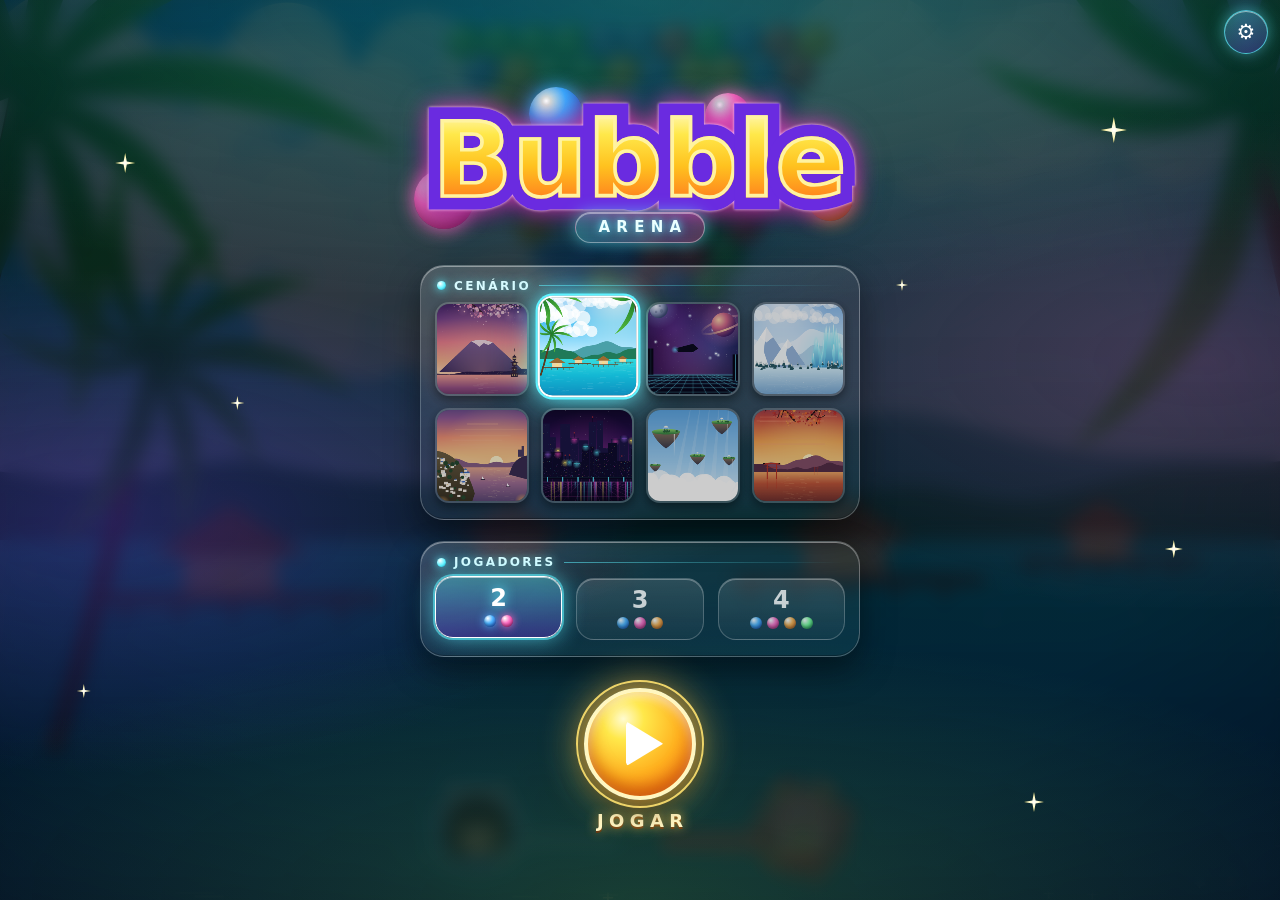
==== backend/public/games/bubble/index.html @ 04c63109 "Add Bubble Arena index.html with premium neon/glass menu redesign (CSS/HTML only, JS untouched) Co-a" ====
<!DOCTYPE html>
<html lang="pt"><head><meta charset="utf-8">
<meta name="viewport" content="width=device-width,initial-scale=1,viewport-fit=cover">
<title>Bubble Arena</title>
<style>
:root{box-sizing:border-box;padding-top:env(safe-area-inset-top,0px);padding-bottom:env(safe-area-inset-bottom,0px);--bg:#03101a;--fg:#fff;--cy:#5ef2ff;--pk:#ff5fc8;--yl:#ffd83a;--or:#ff8a1e;--pu:#6a2be0;--gn:#7dff9a;--ff:"Baloo 2","Fredoka","Nunito",ui-rounded,"SF Pro Rounded","Arial Rounded MT Bold","Trebuchet MS",system-ui,sans-serif}
@media (prefers-color-scheme:dark){:root:not([data-theme="light"]){--bg:#03101a}}
:root[data-theme="dark"]{--bg:#03101a}
html{scroll-padding-top:env(safe-area-inset-top,0px)}
html,body{height:100%;margin:0;background:var(--bg);color:var(--fg);overflow:hidden;font-family:var(--ff);-webkit-tap-highlight-color:transparent;-webkit-user-select:none;user-select:none}
#cv{position:fixed;inset:0;width:100%;height:100%;touch-action:none;display:block}

/* ---------- Menu ---------- */
#ov{position:fixed;inset:0;display:flex;flex-direction:column;align-items:center;justify-content:center;overflow:hidden;
 background:radial-gradient(120% 55% at 50% 0%,rgba(24,170,150,.34),transparent 62%),radial-gradient(95% 45% at 50% 100%,rgba(110,220,70,.2),transparent 66%),radial-gradient(60% 40% at 8% 58%,rgba(123,60,255,.26),transparent 70%),radial-gradient(60% 40% at 94% 40%,rgba(255,95,200,.16),transparent 70%),linear-gradient(180deg,rgba(2,16,24,.8),rgba(3,9,26,.88));
 backdrop-filter:blur(9px) saturate(1.25);-webkit-backdrop-filter:blur(9px) saturate(1.25)}
/* scroll lives here so the decoration layer and the settings button stay put */
.mw{position:absolute;inset:0;display:flex;overflow-x:hidden;overflow-y:auto;-webkit-overflow-scrolling:touch;scrollbar-width:none;
 padding:calc(env(safe-area-inset-top,0px) + 58px) 0 calc(env(safe-area-inset-bottom,0px) + 22px);box-sizing:border-box}
.mw::-webkit-scrollbar{display:none}
.mi{margin:auto;width:min(90vw,440px);display:flex;flex-direction:column;align-items:center;gap:clamp(10px,2.4vh,22px)}
.mi>*{animation:rise .6s cubic-bezier(.2,.9,.3,1.25) both}
.mi>:nth-child(2){animation-delay:.08s}.mi>:nth-child(3){animation-delay:.16s}.mi>:nth-child(4){animation-delay:.24s}

/* floating bubbles + sparkles */
.fx{position:absolute;inset:0;overflow:hidden;pointer-events:none}
.fx span{position:absolute;bottom:-70px;width:var(--s,34px);height:var(--s,34px);border-radius:50%;opacity:.5;
 background:radial-gradient(circle at 32% 28%,#fff 0,rgba(255,255,255,.75) 9%,var(--c) 34%,var(--d) 100%);
 box-shadow:inset 0 -5px 10px rgba(0,0,0,.28),0 0 16px var(--c);animation:float var(--t,11s) linear infinite;animation-delay:var(--dl,0s)}
.fx span:nth-child(1){left:5%;--s:38px;--c:#3aa8ff;--d:#0b3fb8;--t:12s}
.fx span:nth-child(2){left:22%;--s:22px;--c:#ff6fc4;--d:#b3126f;--t:9s;--dl:-3s}
.fx span:nth-child(3){left:41%;--s:30px;--c:#ffa63a;--d:#c44d00;--t:14s;--dl:-7s}
.fx span:nth-child(4){left:63%;--s:18px;--c:#7dff9a;--d:#0d8a3a;--t:10s;--dl:-5s}
.fx span:nth-child(5){left:78%;--s:42px;--c:#ff6fc4;--d:#b3126f;--t:15s;--dl:-9s}
.fx span:nth-child(6){left:90%;--s:26px;--c:#3aa8ff;--d:#0b3fb8;--t:11s;--dl:-1s}
.fx span:nth-child(7){left:52%;--s:16px;--c:#c58bff;--d:#5a1fd0;--t:8s;--dl:-6s}
.fx span:nth-child(8){left:13%;--s:20px;--c:#ffe03a;--d:#d47a00;--t:13s;--dl:-10s}
.fx em{position:absolute;width:var(--s,16px);height:var(--s,16px);background:radial-gradient(circle,#fff 0,#fff6b0 45%,#ffd83a 100%);
 clip-path:polygon(50% 0,58% 42%,100% 50%,58% 58%,50% 100%,42% 58%,0 50%,42% 42%);animation:twinkle var(--t,2.6s) ease-in-out infinite;animation-delay:var(--dl,0s)}
.fx em:nth-of-type(1){left:9%;top:17%;--s:20px}
.fx em:nth-of-type(2){left:86%;top:13%;--s:26px;--dl:-.9s}
.fx em:nth-of-type(3){left:70%;top:31%;--s:12px;--dl:-1.7s;--t:3.2s}
.fx em:nth-of-type(4){left:18%;top:44%;--s:14px;--dl:-.4s;--t:3.4s}
.fx em:nth-of-type(5){left:91%;top:60%;--s:18px;--dl:-2.1s}
.fx em:nth-of-type(6){left:6%;top:76%;--s:14px;--dl:-1.2s;--t:2.2s}
.fx em:nth-of-type(7){left:80%;top:88%;--s:20px;--dl:-.6s;--t:3s}

/* logo */
.lw{position:relative;display:flex;flex-direction:column;align-items:center;padding:0 6px}
.lg{position:relative;z-index:1;display:flex;justify-content:center;font:900 clamp(46px,min(21vw,13.5vh),104px)/1.05 var(--ff);letter-spacing:.01em;
 filter:drop-shadow(0 0 1.5px #ffd0ff) drop-shadow(0 0 12px rgba(255,80,210,.85)) drop-shadow(0 7px 10px rgba(10,0,50,.6))}
.lg b{position:relative;display:inline-block;font-weight:900;color:transparent;animation:bob 2.8s ease-in-out infinite;animation-delay:calc(var(--i,0)*.13s)}
.lg b::before,.lg b::after{content:attr(data-c);position:absolute;left:0;top:0}
.lg b::before{color:var(--pu);-webkit-text-stroke:.26em var(--pu);text-shadow:0 .07em 0 #3a0f96}
.lg b::after{background:linear-gradient(180deg,#fffbd0 0%,#ffe84a 26%,#ffc21f 55%,#ff8a1e 82%,#f2600f 100%);-webkit-background-clip:text;background-clip:text;color:transparent;-webkit-text-stroke:.035em #fff3a0}
.lg b:nth-child(2){--i:1}.lg b:nth-child(3){--i:2}.lg b:nth-child(4){--i:3}.lg b:nth-child(5){--i:4}.lg b:nth-child(6){--i:5}
.ob{position:absolute;width:var(--s);height:var(--s);border-radius:50%;background:radial-gradient(circle at 32% 26%,#fff 0,rgba(255,255,255,.8) 8%,var(--c) 36%,var(--d) 100%);
 box-shadow:inset 0 -6px 12px rgba(0,0,0,.3),0 0 18px var(--c);animation:bob 3.4s ease-in-out infinite}
.ob:nth-of-type(1){--s:clamp(30px,11vmin,54px);--c:#3aa8ff;--d:#0b3fb8;left:24%;top:-14%}
.ob:nth-of-type(2){--s:clamp(34px,12vmin,60px);--c:#ff6fc4;--d:#b3126f;left:-3%;top:46%;animation-delay:-1.1s}
.ob:nth-of-type(3){--s:clamp(26px,9vmin,46px);--c:#ff6fc4;--d:#b3126f;right:24%;top:-10%;animation-delay:-.6s}
.ob:nth-of-type(4){--s:clamp(26px,9vmin,46px);--c:#ffa63a;--d:#c44d00;right:0;top:50%;animation-delay:-1.9s}
.tg{position:relative;z-index:1;margin-top:-.2em;padding:3px 16px 3px 22px;border-radius:99px;font:900 clamp(11px,3.4vmin,15px)/1.5 var(--ff);letter-spacing:.42em;color:#eaffff;
 background:linear-gradient(90deg,rgba(94,242,255,.28),rgba(255,95,200,.28));border:1px solid rgba(255,255,255,.4);box-shadow:0 0 16px rgba(94,242,255,.55),inset 0 1px 0 rgba(255,255,255,.4);text-shadow:0 0 8px var(--cy)}

/* glass cards */
.cd{box-sizing:border-box;width:100%;padding:clamp(9px,1.6vh,14px) 14px clamp(11px,1.9vh,16px);border-radius:24px;position:relative;
 background:linear-gradient(160deg,rgba(255,255,255,.17),rgba(255,255,255,.05) 45%,rgba(94,242,255,.07));border:1px solid rgba(255,255,255,.24);
 box-shadow:inset 0 1px 0 rgba(255,255,255,.4),inset 0 -1px 0 rgba(0,0,0,.25),0 14px 34px rgba(0,0,0,.45)}
.lb{display:flex;align-items:center;gap:8px;margin:0 2px clamp(6px,1.2vh,10px);font:800 12px/1 var(--ff);letter-spacing:.2em;text-transform:uppercase;color:#d8fbff;text-shadow:0 0 10px rgba(94,242,255,.7)}
.lb::before{content:"";width:9px;height:9px;border-radius:50%;background:radial-gradient(circle at 35% 30%,#fff,var(--cy) 55%,#0a7fa0);box-shadow:0 0 10px var(--cy)}
.lb::after{content:"";flex:1;height:1px;background:linear-gradient(90deg,rgba(94,242,255,.55),transparent)}

#th{display:grid;grid-template-columns:repeat(4,1fr);gap:clamp(7px,2.2vmin,12px);width:min(100%,50vh);margin:0 auto}
#th canvas{width:100%;height:clamp(48px,10.5vh,112px);object-fit:cover;border-radius:14px;border:2px solid rgba(255,255,255,.22);cursor:pointer;transition:transform .22s cubic-bezier(.2,.9,.3,1.4),box-shadow .22s,border-color .22s,filter .22s;display:block;box-sizing:border-box;filter:saturate(.8) brightness(.8);box-shadow:0 4px 10px rgba(0,0,0,.4)}
#th canvas:active{transform:scale(.94)}
#th canvas.on{border-color:#fff;filter:none;box-shadow:0 0 0 2px var(--cy),0 0 22px var(--cy),0 0 44px rgba(94,242,255,.45);transform:translateY(-3px) scale(1.07)}

#np{display:flex;gap:clamp(8px,2.6vmin,14px);width:100%}
.n{flex:1;display:flex;flex-wrap:wrap;align-items:center;justify-content:center;gap:5px;padding:9px 6px 10px;border-radius:18px;border:1.5px solid rgba(255,255,255,.22);
 background:linear-gradient(180deg,rgba(255,255,255,.12),rgba(255,255,255,.03));box-shadow:inset 0 1px 0 rgba(255,255,255,.3);cursor:pointer;transition:transform .2s cubic-bezier(.2,.9,.3,1.4),box-shadow .2s,border-color .2s,background .2s}
.n:active{transform:scale(.94)}
.n b{flex:0 0 100%;text-align:center;font:900 clamp(18px,5.4vmin,24px)/1 var(--ff);color:rgba(255,255,255,.75);transition:.2s}
.n i{width:12px;height:12px;border-radius:50%;background:radial-gradient(circle at 32% 28%,#fff 0,var(--c,#9cf) 42%,var(--d,#27b) 100%);box-shadow:inset 0 -2px 3px rgba(0,0,0,.3);opacity:.75;transition:.2s}
.n i:nth-of-type(1){--c:#4db4ff;--d:#0b3fb8}.n i:nth-of-type(2){--c:#ff6fc4;--d:#b3126f}.n i:nth-of-type(3){--c:#ffb04a;--d:#c44d00}.n i:nth-of-type(4){--c:#7dff9a;--d:#0d8a3a}
.n.on{border-color:#fff;background:linear-gradient(180deg,rgba(94,242,255,.38),rgba(123,60,255,.3));box-shadow:inset 0 1px 0 rgba(255,255,255,.55),0 0 0 2px rgba(94,242,255,.55),0 0 22px rgba(94,242,255,.7);transform:translateY(-2px)}
.n.on b{color:#fff;text-shadow:0 0 12px var(--cy)}
.n.on i{opacity:1;box-shadow:inset 0 -2px 3px rgba(0,0,0,.3),0 0 8px var(--c)}

/* play button */
.gw{display:flex;flex-direction:column;align-items:center;gap:clamp(6px,1.4vh,12px);margin-top:clamp(2px,1vh,10px)}
#go{width:clamp(78px,min(25vw,14vh),112px);aspect-ratio:1;border-radius:50%;border:4px solid #fff6c0;box-sizing:border-box;position:relative;cursor:pointer;
 background:radial-gradient(circle at 34% 26%,#fffbd0 0,#ffe84a 20%,#ffb11f 56%,#f2600f 100%);
 box-shadow:inset 0 -9px 16px rgba(170,50,0,.55),inset 0 5px 10px rgba(255,255,255,.6),0 0 0 6px rgba(255,190,60,.2),0 0 40px rgba(255,190,60,.85),0 10px 22px rgba(0,0,0,.5);
 animation:pulse 1.7s ease-in-out infinite;transition:filter .15s}
#go:active{filter:brightness(1.2);animation-play-state:paused}
#go::before{content:"";position:absolute;inset:-12px;border-radius:50%;border:2px solid rgba(255,225,110,.9);animation:ring 1.7s ease-out infinite;pointer-events:none}
#go::after{content:"";position:absolute;left:50%;top:50%;width:36%;height:42%;transform:translate(-38%,-50%);background:#fff;clip-path:polygon(4% 0,100% 50%,4% 100%,0 92%,0 8%)}
#go.setup{border-color:#d9ffe6;background:radial-gradient(circle at 34% 26%,#eafff0 0,#7dff9a 22%,#19c463 58%,#067a3c 100%);box-shadow:inset 0 -9px 16px rgba(0,80,40,.55),inset 0 5px 10px rgba(255,255,255,.6),0 0 0 6px rgba(125,255,154,.2),0 0 40px rgba(125,255,154,.8),0 10px 22px rgba(0,0,0,.5)}
#go.setup::before{border-color:rgba(160,255,190,.9)}
#go.setup::after{width:50%;height:44%;transform:translate(-50%,-50%);clip-path:polygon(0 54%,14% 40%,36% 62%,86% 8%,100% 22%,36% 92%)}
.gl{font:900 clamp(14px,4.4vmin,18px)/1 var(--ff);letter-spacing:.3em;padding-left:.3em;color:#fff7c8;text-shadow:0 0 12px rgba(255,190,60,.95),0 2px 0 rgba(120,40,0,.7)}
.gl::after{content:"JOGAR"}
#go.setup+.gl{color:#e2ffea;text-shadow:0 0 12px rgba(125,255,154,.95),0 2px 0 rgba(0,70,30,.7)}
#go.setup+.gl::after{content:"GUARDAR"}

/* ---------- Buttons ---------- */
button{font:800 15px var(--ff);color:#fff;border:1.5px solid rgba(255,255,255,.3);background:linear-gradient(180deg,rgba(255,255,255,.18),rgba(255,255,255,.05));border-radius:26px;padding:12px 18px;cursor:pointer;transition:.15s;-webkit-tap-highlight-color:transparent;box-shadow:inset 0 1px 0 rgba(255,255,255,.35)}button:active{transform:scale(.95)}
#bCfg{position:absolute;top:calc(env(safe-area-inset-top,0px) + 10px);right:12px;width:44px;height:44px;padding:0;border-radius:50%;font-size:21px;line-height:1;display:flex;align-items:center;justify-content:center;z-index:2;
 border-color:rgba(94,242,255,.7);background:linear-gradient(160deg,rgba(94,242,255,.3),rgba(123,60,255,.28));box-shadow:inset 0 1px 0 rgba(255,255,255,.5),0 0 16px rgba(94,242,255,.55),0 6px 14px rgba(0,0,0,.4)}
#bCfg:active{transform:scale(.9) rotate(60deg)}
#cfgx,#netb{min-width:168px;padding:13px 26px;font-size:16px;letter-spacing:.06em;border:1.5px solid rgba(255,255,255,.7);color:#04222c;
 background:linear-gradient(180deg,#b8fbff 0%,#5ef2ff 45%,#2bb6e8 100%);box-shadow:inset 0 1px 0 rgba(255,255,255,.8),inset 0 -4px 8px rgba(0,90,130,.35),0 0 24px rgba(94,242,255,.65),0 8px 18px rgba(0,0,0,.45)}

/* ---------- Settings + network sheets ---------- */
#cfg,#net{position:fixed;inset:0;display:none;align-items:center;justify-content:center;flex-direction:column;gap:14px;
 background:radial-gradient(90% 50% at 50% 0%,rgba(24,170,150,.28),transparent 65%),radial-gradient(70% 45% at 50% 100%,rgba(123,60,255,.3),transparent 70%),rgba(2,10,22,.86);
 backdrop-filter:blur(12px) saturate(1.2);-webkit-backdrop-filter:blur(12px) saturate(1.2);z-index:30}#cfg.on,#net.on{display:flex;animation:fade .25s both}#net{z-index:40}
#cfg.on>*,#net.on>*{animation:pop .38s cubic-bezier(.2,.9,.3,1.3) both}
#cfgb{box-sizing:border-box;width:min(92vw,460px);max-height:74vh;overflow-y:auto;display:flex;flex-direction:column;gap:13px;padding:18px 16px;border-radius:26px;border:1px solid rgba(255,255,255,.26);
 background:linear-gradient(165deg,rgba(255,255,255,.16),rgba(255,255,255,.04) 40%,rgba(94,242,255,.07));box-shadow:inset 0 1px 0 rgba(255,255,255,.4),0 20px 50px rgba(0,0,0,.55),0 0 34px rgba(94,242,255,.16);scrollbar-width:thin;scrollbar-color:rgba(94,242,255,.5) transparent}
#cfgb::-webkit-scrollbar{width:4px}#cfgb::-webkit-scrollbar-thumb{background:rgba(94,242,255,.5);border-radius:4px}
#cfgb h2{margin:0 0 2px;font:900 24px/1.2 var(--ff);letter-spacing:.02em;text-align:center;background:linear-gradient(180deg,#fffbd0,#ffd83a 45%,#ff8a1e);-webkit-background-clip:text;background-clip:text;color:transparent;filter:drop-shadow(0 0 10px rgba(255,170,40,.55))}
.cr{padding-top:11px;border-top:1px solid rgba(255,255,255,.1)}
.cr label{display:block;font:800 11px var(--ff);letter-spacing:.14em;text-transform:uppercase;color:#c9f8ff;opacity:.9;margin-bottom:8px}
.sg{display:flex;gap:7px;flex-wrap:wrap}.sg button{flex:1 1 auto;padding:9px 13px;font-size:13px;border-radius:16px;border-color:rgba(255,255,255,.2);background:rgba(255,255,255,.07)}
.sg button.on{border-color:#fff;color:#04222c;background:linear-gradient(180deg,#b8fbff,#5ef2ff 55%,#2bb6e8);box-shadow:inset 0 1px 0 rgba(255,255,255,.8),0 0 16px rgba(94,242,255,.75)}
#netc{box-sizing:border-box;display:flex;flex-direction:column;align-items:center;gap:12px;text-align:center;width:min(86vw,400px);padding:26px 20px 22px;border-radius:26px;border:1px solid rgba(255,255,255,.26);
 background:linear-gradient(165deg,rgba(255,255,255,.16),rgba(255,255,255,.04) 40%,rgba(94,242,255,.07));box-shadow:inset 0 1px 0 rgba(255,255,255,.4),0 20px 50px rgba(0,0,0,.55),0 0 34px rgba(94,242,255,.16)}
#netc b{font:900 21px/1.25 var(--ff);text-shadow:0 0 14px rgba(94,242,255,.6)}#netc span{font:600 14px/1.45 var(--ff);opacity:.85}#netc span:empty{display:none}#netc button{margin-top:6px}
.code{font:900 30px var(--ff);letter-spacing:6px;color:var(--cy);text-shadow:0 0 14px #4ef;-webkit-user-select:all;user-select:all}
.sp{width:46px;height:46px;border-radius:50%;border:5px solid rgba(255,255,255,.14);border-top-color:var(--cy);border-right-color:var(--pk);box-shadow:0 0 18px rgba(94,242,255,.45);animation:spin .9s linear infinite}
#toast{position:fixed;left:50%;bottom:calc(env(safe-area-inset-bottom,0px) + 18px);transform:translate(-50%,30px) scale(.9);opacity:0;max-width:86vw;box-sizing:border-box;padding:11px 18px;border-radius:22px;text-align:center;
 background:linear-gradient(180deg,rgba(20,44,66,.94),rgba(8,16,40,.94));border:1px solid rgba(94,242,255,.6);box-shadow:0 0 20px rgba(94,242,255,.4),0 8px 20px rgba(0,0,0,.5);font:700 13px var(--ff);pointer-events:none;transition:.3s cubic-bezier(.2,.9,.3,1.4);z-index:50}#toast.on{opacity:1;transform:translate(-50%,0) scale(1)}

@keyframes spin{to{transform:rotate(360deg)}}
@keyframes fade{from{opacity:0}}
@keyframes pop{from{opacity:0;transform:translateY(18px) scale(.94)}}
@keyframes rise{from{opacity:0;transform:translateY(22px) scale(.96)}}
@keyframes bob{0%,100%{transform:translateY(0) rotate(0)}50%{transform:translateY(-7%) rotate(-2deg)}}
@keyframes pulse{0%,100%{transform:scale(1)}50%{transform:scale(1.07)}}
@keyframes ring{0%{transform:scale(.86);opacity:.9}100%{transform:scale(1.4);opacity:0}}
@keyframes float{0%{transform:translate(0,0) scale(.85)}50%{transform:translate(18px,-55vh) scale(1)}100%{transform:translate(-10px,-112vh) scale(.9)}}
@keyframes twinkle{0%,100%{transform:scale(.25) rotate(0);opacity:.15}50%{transform:scale(1) rotate(45deg);opacity:1}}
@media (max-height:660px){.tg{display:none}.mw{padding-top:calc(env(safe-area-inset-top,0px) + 36px);padding-bottom:calc(env(safe-area-inset-bottom,0px) + 12px)}.lg{font-size:clamp(40px,min(18vw,10.5vh),72px)}.lb{font-size:11px}.n{padding:6px 6px 7px}#th canvas{height:clamp(44px,9.5vh,70px)}}
@media (prefers-reduced-motion:reduce){*,*::before,*::after{animation:none!important;transition:none!important}}
</style>
<script>
(function(){
  window.__gaLaunch=function(payload){
    try{
      var p = payload ? (typeof payload==='string'?JSON.parse(payload):payload) : {};
      if(!payload){
        try{var raw=window.AndroidNet&&AndroidNet.takeLaunch();if(raw)p=JSON.parse(raw);}catch(e){}
      }
      var q=new URLSearchParams(location.search);
      if(p.room)q.set('room',p.room);if(p.code)q.set('room',p.code);
      if(p.role)q.set('role',p.role);
      if(p.token)q.set('token',p.token);
      if(p.players)q.set('players',p.players);
      if(p.scenario)q.set('scenario',p.scenario);
      q.set('start','1');
      if(q.get('prewarm')!==null){
        q.delete('prewarm');
        history.replaceState(null,'',location.pathname+'?'+q.toString()+location.hash);
        location.reload();
      }
    }catch(e){console.error('[GA] __gaLaunch error',e)}
  };
  window.__gaWake=function(){try{if(window.GANet&&GANet.wakeAll&&GANet.wakeAll())return;}catch(e){}
    try{if(window.socket&&!window.socket.connected)window.socket.connect();}catch(e){}
  };
})();
</script>

<script src="/games/shared/ga-net.js?v=2"></script>
</head><body>
<canvas id="cv"></canvas>
<div id="ov"><div class="fx" aria-hidden="true"><span></span><span></span><span></span><span></span><span></span><span></span><span></span><span></span><em></em><em></em><em></em><em></em><em></em><em></em><em></em></div><div class="mw"><div class="mi"><div class="lw"><span class="ob"></span><span class="ob"></span><span class="ob"></span><span class="ob"></span><div class="lg" role="img" aria-label="Bubble"><b data-c="B">B</b><b data-c="u">u</b><b data-c="b">b</b><b data-c="b">b</b><b data-c="l">l</b><b data-c="e">e</b></div><div class="tg">ARENA</div></div><div class="cd"><div class="lb">Cenário</div><div id="th"></div></div><div class="cd"><div class="lb">Jogadores</div><div id="np"><div class="n"><b>2</b><i></i><i></i></div><div class="n"><b>3</b><i></i><i></i><i></i></div><div class="n"><b>4</b><i></i><i></i><i></i><i></i></div></div></div><div class="gw"><div id="go" role="button" aria-label="Jogar"></div><div class="gl" aria-hidden="true"></div></div></div></div><button id="bCfg" aria-label="Definições">⚙</button></div><div id="cfg"><div id="cfgb"></div><button id="cfgx">Fechar</button></div><div id="net"><div id="netc"></div></div><div id="toast"></div>
<script>
const $=id=>document.getElementById(id),cv=$('cv'),x=cv.getContext('2d'),PI=Math.PI,FW=360,FH=720,R=14,RH=24.5,TY=34,SX=180,SY=579,RCX=180,RCY=606,RR=44;
const rn=s=>()=>{s|=0;s=s+0x6D2B79F5|0;let t=Math.imul(s^s>>>15,1|s);t=t+Math.imul(t^t>>>7,61|t)^t;return((t^t>>>14)>>>0)/4294967296};
const lg=(c,a,b,d,e,st)=>{const g=c.createLinearGradient(a,b,d,e);st.forEach(([o,k])=>g.addColorStop(o,k));return g};
const rg=(c,a,b,r,st)=>{const g=c.createRadialGradient(a,b,0,a,b,r);st.forEach(([o,k])=>g.addColorStop(o,k));return g};
const A=(c,a)=>`rgba(${c},${a})`,rnd=n=>Math.floor(Math.random()*n);
function glow(c,X,Y,r,col,a=1){c.fillStyle=rg(c,X,Y,r,[[0,A(col,a)],[1,A(col,0)]]);c.fillRect(X-r,Y-r,2*r,2*r)}
function ridge(c,w,h,y0,a,col,sd,f=6){const r=rn(sd),p=[r()*6,r()*6,r()*6];c.fillStyle=col;c.beginPath();c.moveTo(0,h);for(let i=0;i<=48;i++){const t=i/48;c.lineTo(t*w,y0-a*(.5+.3*Math.sin(t*f+p[0])+.15*Math.sin(t*f*2.3+p[1])+.08*Math.sin(t*f*5+p[2])))}c.lineTo(w,h);c.fill()}
function cld(c,X,Y,s,col){c.fillStyle=col;for(let i=0;i<7;i++){c.beginPath();c.arc(X+(i-3)*s*.5,Y-Math.sin(i*1.7)*s*.22,s*(.5+.22*Math.sin(i*2.1)),0,7);c.fill()}}
function stars(c,w,h,n,sd,my){const r=rn(sd);for(let i=0;i<n;i++){c.globalAlpha=.3+r()*.7;c.fillStyle='#fff';c.beginPath();c.arc(r()*w,r()*h*my,(.4+r()*r()*1.8)*w/700,0,7);c.fill()}c.globalAlpha=1}
function pag(c,X,Y,s,col){for(let i=0;i<4;i++){const b=s*(1-.15*i),Ry=Y-i*s*.78;c.fillStyle=col;c.fillRect(X-b*.45,Ry-s*.5,b*.9,s*.5);c.fillStyle='rgba(255,200,100,.9)';for(let k=-1;k<=1;k++)c.fillRect(X+k*b*.25-s*.04,Ry-s*.38,s*.08,s*.2);c.fillStyle=col;c.beginPath();c.moveTo(X-b*.85,Ry-s*.46);c.quadraticCurveTo(X-b*.3,Ry-s*.5,X,Ry-s*.82);c.quadraticCurveTo(X+b*.3,Ry-s*.5,X+b*.85,Ry-s*.46);c.quadraticCurveTo(X,Ry-s*.4,X-b*.85,Ry-s*.46);c.fill()}c.fillRect(X-s*.02,Y-3.1*s-s*.9,s*.04,s*.4)}
function bran(c,X0,Y0,X1,Y1,cx,cy,n,cols,sd,u,bark,mp){const r=rn(sd),B=t=>[(1-t)*(1-t)*X0+2*t*(1-t)*cx+t*t*X1,(1-t)*(1-t)*Y0+2*t*(1-t)*cy+t*t*Y1];c.strokeStyle=bark;c.lineCap='round';c.lineWidth=u*14;c.beginPath();c.moveTo(X0,Y0);c.quadraticCurveTo(cx,cy,X1,Y1);c.stroke();c.lineWidth=u*6;for(let i=0;i<6;i++){const[bx,by]=B(.2+i*.13);c.beginPath();c.moveTo(bx,by);c.quadraticCurveTo(bx+u*40,by+u*(i%2?60:-40),bx+u*(r()*120-20),by+u*r()*120);c.stroke()}
for(let i=0;i<n;i++){const[bx,by]=B(r()),a=r()*7,d=u*(10+r()*95),s=u*(3+r()*r()*(mp?16:13)),X=bx+Math.cos(a)*d,Y=by+Math.sin(a)*d*.8+u*20,k=cols[Math.floor(r()*cols.length)];c.fillStyle=A(k,.55+r()*.4);c.beginPath();if(mp){for(let q=0;q<10;q++){const rr=q%2?s*.5:s*1.2,aa=q*PI/5+i;c.lineTo(X+Math.cos(aa)*rr,Y+Math.sin(aa)*rr)}}else c.arc(X,Y,s,0,7);c.fill();if(!mp&&r()<.3){c.fillStyle='rgba(255,255,255,.6)';c.beginPath();c.arc(X-s*.2,Y-s*.2,s*.4,0,7);c.fill()}}
for(let i=0;i<5;i++)glow(c,B(r())[0]+u*(r()*120-40),B(r())[1]+u*r()*90,u*(30+r()*40),cols[0],.18)}
function palm(c,X,Y,u,d){c.strokeStyle='#5a3a1e';c.lineWidth=u*18;c.lineCap='round';c.beginPath();c.moveTo(X,Y);c.quadraticCurveTo(X-d*u*40,Y+u*200,X-d*u*110,Y+u*430);c.stroke();for(let i=0;i<9;i++){c.save();c.translate(X,Y);c.rotate(-PI*.95+i*PI*.2-.1);const L=u*(170+(i%3)*30);c.fillStyle=lg(c,0,0,L,0,[[0,'#1f7a2a'],[1,'#58c040']]);c.beginPath();c.moveTo(0,0);c.quadraticCurveTo(L*.5,-L*.28,L,L*.12);c.quadraticCurveTo(L*.5,-L*.06,0,u*8);c.fill();c.restore()}}
function tor(c,X,Y,s){c.fillStyle='#d02a1a';c.fillRect(X-s*.34,Y-s,s*.07,s);c.fillRect(X+s*.27,Y-s,s*.07,s);c.beginPath();c.moveTo(X-s*.55,Y-s*1.02);c.quadraticCurveTo(X,Y-s*1.12,X+s*.55,Y-s*1.02);c.lineTo(X+s*.5,Y-s*.95);c.quadraticCurveTo(X,Y-s*1.04,X-s*.5,Y-s*.95);c.fill();c.fillRect(X-s*.4,Y-s*.82,s*.8,s*.05);c.fillStyle='#1a0a10';c.fillRect(X-s*.56,Y-s*1.06,s*.12,s*.04);c.fillRect(X+s*.44,Y-s*1.06,s*.12,s*.04);c.globalAlpha=.3;c.fillStyle='#d02a1a';c.fillRect(X-s*.34,Y,s*.07,s*.6);c.fillRect(X+s*.27,Y,s*.07,s*.6);c.globalAlpha=1}
const SCN=[
(c,w,h)=>{const u=Math.min(w,h)/700,r=rn(11);c.fillStyle=lg(c,0,0,0,h*.72,[[0,'#220f55'],[.35,'#7a3a9a'],[.62,'#ff6f8a'],[.84,'#ffb27a'],[1,'#ffe2ac']]);c.fillRect(0,0,w,h);stars(c,w,h,90,3,.4);glow(c,w*.5,h*.62,Math.max(w,h)*.55,'255,160,150',.6);glow(c,w*.5,h*.64,u*190,'255,236,190',.9);
c.fillStyle=lg(c,0,h*.4,0,h*.7,[[0,'#7a58a8'],[1,'#3a2868']]);c.beginPath();c.moveTo(w*.02,h*.7);c.lineTo(w*.38,h*.44);c.quadraticCurveTo(w*.5,h*.41,w*.62,h*.45);c.lineTo(w*.98,h*.7);c.fill();c.fillStyle='rgba(255,236,244,.92)';c.beginPath();c.moveTo(w*.38,h*.44);c.quadraticCurveTo(w*.5,h*.41,w*.62,h*.45);c.lineTo(w*.57,h*.47);c.lineTo(w*.52,h*.455);c.lineTo(w*.47,h*.485);c.lineTo(w*.43,h*.46);c.fill();
glow(c,w*.5,h*.7,w*.5,'255,170,170',.35);ridge(c,w,h,h*.72,h*.05,'#2e1a50',5,4);for(let i=0;i<80;i++){c.fillStyle=A('255,222,140',.4+r()*.6);c.fillRect(r()*w,h*(.69+r()*.03),u*2,u*2)}
c.fillStyle=lg(c,0,h*.72,0,h,[[0,'#ff9a8c'],[.4,'#a04a8c'],[1,'#26103f']]);c.fillRect(0,h*.72,w,h*.28);for(let i=0;i<50;i++){c.fillStyle=A('255,232,200',.08+r()*.2);c.fillRect(w*(.4+r()*.2),h*(.73+r()*.22),u*(10+r()*60),u*1.6)}
pag(c,w*.86,h*.74,u*56,'#3a1030');bran(c,-w*.02,h*.04,w*.5,h*.2,w*.2,-h*.02,260,['255,170,200','255,200,220','255,130,180'],7,u,'#3a1a30');bran(c,w*1.02,h*.02,w*.62,h*.16,w*.85,h*.1,140,['255,170,200','255,210,225'],8,u,'#3a1a30')},
(c,w,h)=>{const u=Math.min(w,h)/700,r=rn(22);c.fillStyle=lg(c,0,0,0,h*.56,[[0,'#1385e6'],[.55,'#4cc0f4'],[1,'#c4efff']]);c.fillRect(0,0,w,h);glow(c,w*.8,h*.08,Math.max(w,h)*.45,'255,255,235',.8);for(let i=0;i<9;i++)cld(c,w*r(),h*(.08+r()*.32),u*(50+r()*70),A('255,255,255',.5+r()*.4));
ridge(c,w,h,h*.56,h*.1,'#4aa0a8',3,5);ridge(c,w,h,h*.59,h*.09,'#1f7a58',8,7);c.fillStyle=lg(c,0,h*.58,0,h,[[0,'#38e0e0'],[.35,'#14b8d4'],[1,'#0a70b0']]);c.fillRect(0,h*.6,w,h*.4);for(let i=0;i<170;i++){c.fillStyle=A('255,255,255',.08+r()*.25);c.fillRect(r()*w,h*(.61+r()*.39),u*(8+r()*40),u*1.4)}
[[.18,.66,1],[.4,.63,.75],[.66,.64,.9],[.86,.62,.65]].forEach(([a,b,s])=>{const X=w*a,Y=h*b,k=u*60*s;c.fillStyle='#6a4a2a';c.fillRect(X-k*1.6,Y,k*3.6,k*.12);for(let q=-2;q<=2;q++)c.fillRect(X+q*k*.7,Y,k*.07,k*.35);c.fillStyle='#ecd6a6';c.fillRect(X-k*.6,Y-k*.55,k*1.2,k*.55);c.fillStyle='#9a6a30';c.beginPath();c.moveTo(X-k,Y-k*.5);c.lineTo(X,Y-k*1.15);c.lineTo(X+k,Y-k*.5);c.fill();c.fillStyle='rgba(255,220,130,.9)';c.fillRect(X-k*.15,Y-k*.38,k*.3,k*.3)});
palm(c,w*.02,h*.1,u*1.3,1);palm(c,w*.98,h*.12,u*1.3,-1);palm(c,w*.12,h*.4,u*.7,1)},
(c,w,h)=>{const u=Math.min(w,h)/700,r=rn(5),M=Math.max(w,h);c.fillStyle=lg(c,0,0,w,h,[[0,'#04021a'],[.5,'#1c0a52'],[1,'#07062a']]);c.fillRect(0,0,w,h);[[.3,.35,.5,'200,60,230',.4],[.72,.5,.45,'60,140,255',.38],[.5,.78,.5,'255,90,170',.28],[.12,.1,.35,'120,80,255',.4],[.88,.14,.35,'255,120,200',.3]].forEach(([a,b,s,k,l])=>glow(c,w*a,h*b,M*s,k,l));
stars(c,w,h,420,9,1);for(let i=0;i<12;i++){const X=r()*w,Y=r()*h*.75;glow(c,X,Y,u*18,'200,220,255',.8);c.fillStyle='#fff';c.fillRect(X-u*9,Y-.5,u*18,1);c.fillRect(X-.5,Y-u*9,1,u*18)}
const mx=w*.12,my=h*.17,mr=u*70;glow(c,mx,my,mr*2.2,'150,190,255',.4);c.fillStyle=rg(c,mx-mr*.3,my-mr*.3,mr*1.3,[[0,'#e8f0ff'],[.6,'#8a9ac8'],[1,'#3a4a80']]);c.beginPath();c.arc(mx,my,mr,0,7);c.fill();c.fillStyle='rgba(60,80,130,.35)';[[.3,.2,.2],[-.3,.3,.15],[.1,-.35,.12]].forEach(([a,b,s])=>{c.beginPath();c.arc(mx+a*mr,my+b*mr,s*mr,0,7);c.fill()});
const qx=w*.84,qy=h*.3,pr=u*95,ring=(a0,a1,al)=>{c.save();c.translate(qx,qy);c.rotate(-.35);c.strokeStyle=lg(c,-pr*2,0,pr*2,0,[[0,'rgba(255,200,150,0)'],[.5,A('255,200,150',al)],[1,'rgba(255,160,200,0)']]);c.lineWidth=u*16;c.beginPath();c.ellipse(0,0,pr*1.9,pr*.45,0,a0,a1);c.stroke();c.restore()};ring(PI,2*PI,.85);glow(c,qx,qy,pr*2,'255,140,200',.35);c.fillStyle=rg(c,qx-pr*.4,qy-pr*.4,pr*1.5,[[0,'#ffd0a0'],[.45,'#e0608a'],[1,'#401a70']]);c.beginPath();c.arc(qx,qy,pr,0,7);c.fill();ring(0,PI,.95);
c.fillStyle='#0a0a22';c.beginPath();c.moveTo(w*.3,h*.5);c.lineTo(w*.5,h*.46);c.lineTo(w*.56,h*.5);c.lineTo(w*.5,h*.53);c.lineTo(w*.34,h*.53);c.fill();glow(c,w*.3,h*.51,u*30,'80,200,255',.9);
c.fillStyle=lg(c,0,h*.7,0,h,[[0,'#0d0a30'],[1,'#02020f']]);c.fillRect(0,h*.72,w,h*.28);c.strokeStyle='rgba(80,220,255,.8)';c.lineWidth=u*2;c.shadowColor='#4ef';c.shadowBlur=u*10;c.beginPath();c.moveTo(0,h*.72);c.lineTo(w,h*.72);for(let i=1;i<9;i++){const Y=h*(.72+.28*(i/9)**1.6);c.moveTo(0,Y);c.lineTo(w,Y)}for(let i=-6;i<=6;i++){c.moveTo(w*.5+i*u*30,h*.72);c.lineTo(w*.5+i*u*160,h)}c.stroke();c.shadowBlur=0;
[[.0,.5],[.94,.55]].forEach(([a,b])=>{c.fillStyle='#07061c';c.fillRect(w*a,h*b,w*.06,h*.22);c.fillStyle='rgba(80,220,255,.9)';c.fillRect(w*a+w*.03,h*b,u*3,h*.22)})},
(c,w,h)=>{const u=Math.min(w,h)/700,r=rn(33);c.fillStyle=lg(c,0,0,0,h*.6,[[0,'#5fa8f4'],[.55,'#a8d6ff'],[1,'#eef8ff']]);c.fillRect(0,0,w,h);glow(c,w*.3,h*.1,Math.max(w,h)*.4,'255,255,255',.8);for(let i=0;i<6;i++)cld(c,w*r(),h*(.06+r()*.2),u*(40+r()*60),A('255,255,255',.35+r()*.3));
ridge(c,w,h,h*.5,h*.18,'#e4f2ff',2,4);ridge(c,w,h,h*.58,h*.14,'#b4d4f2',6,5);[[.14,.66,.3,.34],[.38,.64,.2,.22]].forEach(([a,b,s,t])=>{const X=w*a,Y=h*b,L=w*s,T=h*t;c.fillStyle='#f6fbff';c.beginPath();c.moveTo(X-L,Y);c.lineTo(X,Y-T);c.lineTo(X+L,Y);c.fill();c.fillStyle='#8cb4e4';c.beginPath();c.moveTo(X,Y-T);c.lineTo(X+L,Y);c.lineTo(X+L*.1,Y);c.lineTo(X-L*.1,Y-T*.4);c.fill();c.fillStyle='rgba(255,255,255,.85)';c.beginPath();c.moveTo(X-L*.25,Y-T*.75);c.lineTo(X,Y-T);c.lineTo(X+L*.25,Y-T*.75);c.lineTo(X,Y-T*.62);c.fill()});
glow(c,w*.84,h*.55,u*260,'110,230,255',.45);for(let i=0;i<26;i++){const X=w*(.64+r()*.34),Hh=h*(.07+.3*Math.max(0,1-Math.abs(X-w*.84)/(w*.3))*r()+.05),Wd=u*(12+r()*26),Y=h*.66;c.fillStyle=lg(c,X,Y-Hh,X,Y,[[0,'#f0ffff'],[.4,'#8ae8ff'],[1,'#2a9ae0']]);c.shadowColor='#6ef';c.shadowBlur=u*14;c.beginPath();c.moveTo(X-Wd,Y);c.lineTo(X+Wd*.1,Y-Hh);c.lineTo(X+Wd,Y);c.fill()}c.shadowBlur=0;
c.fillStyle=lg(c,0,h*.66,0,h,[[0,'#cdeeff'],[1,'#3a86d0']]);c.fillRect(0,h*.66,w,h*.34);for(let i=0;i<14;i++){c.strokeStyle=A('255,255,255',.25);c.lineWidth=u;c.beginPath();c.moveTo(r()*w,h*(.7+r()*.3));c.lineTo(r()*w,h*(.7+r()*.3));c.stroke()}for(let i=0;i<90;i++){c.fillStyle=A('255,255,255',.4+r()*.5);c.fillRect(r()*w,h*(.67+r()*.33),u*2,u*2)}
for(let i=0;i<46;i++){const X=r()*w,Y=h*(.64+r()*.04),s=u*(10+r()*18);c.fillStyle='#1f5a6a';c.beginPath();c.moveTo(X,Y-s*2);c.lineTo(X-s*.6,Y);c.lineTo(X+s*.6,Y);c.fill();c.fillStyle='rgba(255,255,255,.8)';c.beginPath();c.moveTo(X,Y-s*2);c.lineTo(X-s*.3,Y-s);c.lineTo(X+s*.3,Y-s);c.fill()}},
(c,w,h)=>{const u=Math.min(w,h)/700,r=rn(44);c.fillStyle=lg(c,0,0,0,h*.62,[[0,'#2c3a8a'],[.3,'#9a55a0'],[.56,'#ff8a6a'],[.8,'#ffc47a'],[1,'#ffe6aa']]);c.fillRect(0,0,w,h);for(let i=0;i<6;i++){c.fillStyle=A('255,170,140',.25);c.fillRect(w*r()*.4,h*(.18+r()*.3),w*(.3+r()*.5),u*(6+r()*10))}
const sx=w*.66,sy=h*.56;glow(c,sx,sy,Math.max(w,h)*.5,'255,190,120',.7);c.fillStyle='#fff2c4';c.beginPath();c.arc(sx,sy,u*52,0,7);c.fill();ridge(c,w,h,h*.58,h*.06,'#8a5a8a',9,6);c.fillStyle=lg(c,0,h*.58,0,h,[[0,'#f6aa80'],[.35,'#a66a9a'],[1,'#2a2a6a']]);c.fillRect(0,h*.6,w,h*.4);
for(let i=0;i<120;i++){c.fillStyle=A('255,230,170',.15+r()*.4);c.fillRect(sx+(r()-.5)*w*.2*(1+i/120),h*(.6+r()*.38),u*(6+r()*30),u*1.5)}
c.fillStyle='#3a2a5a';c.beginPath();c.moveTo(w,h*.5);c.quadraticCurveTo(w*.86,h*.52,w*.82,h*.62);c.lineTo(w*.8,h*.66);c.lineTo(w,h*.7);c.fill();c.fillStyle='#4a3a6a';c.fillRect(w*.9,h*.45,u*30,h*.06);c.fillRect(w*.94,h*.42,u*18,h*.09);
c.fillStyle=lg(c,0,h*.5,0,h,[[0,'#6a5a3a'],[1,'#2a2418']]);c.beginPath();c.moveTo(0,h*.46);c.quadraticCurveTo(w*.3,h*.5,w*.42,h*.82);c.lineTo(w*.34,h);c.lineTo(0,h);c.fill();
for(let i=0;i<46;i++){const X=w*r()*.34,Y=h*(.5+r()*.28)+X*.5,s=u*(14+r()*24);if(Y>h*.9)continue;c.fillStyle='rgba(250,244,236,.95)';c.fillRect(X,Y,s,s*.7);if(r()<.4){c.fillStyle='#2a6ad8';c.beginPath();c.arc(X+s/2,Y,s*.38,PI,0);c.fill()}c.fillStyle='rgba(255,190,90,.9)';c.fillRect(X+s*.2,Y+s*.2,s*.14,s*.2)}
for(let i=0;i<14;i++){c.fillStyle='#1f4a2a';c.beginPath();c.arc(w*r()*.3,h*(.55+r()*.35),u*(8+r()*10),0,7);c.fill()}
[[.5,.7],[.78,.76]].forEach(([a,b])=>{c.fillStyle='#fff';c.beginPath();c.moveTo(w*a,h*b-u*26);c.lineTo(w*a+u*18,h*b);c.lineTo(w*a,h*b);c.fill();c.fillStyle='#3a2a4a';c.fillRect(w*a-u*10,h*b,u*34,u*5)});
[[.06,.9],[.95,.88]].forEach(([a,b])=>{glow(c,w*a,h*b,u*60,'255,170,70',.8);c.fillStyle='#ffe0a0';c.beginPath();c.arc(w*a,h*b,u*9,0,7);c.fill();c.fillStyle='#2a1a1a';c.fillRect(w*a-u*2,h*b+u*8,u*4,h*.1)})},
(c,w,h)=>{const u=Math.min(w,h)/700,r=rn(55),NC=['255,60,200','60,230,255','255,230,80','160,90,255'];c.fillStyle=lg(c,0,0,0,h*.75,[[0,'#070420'],[.5,'#2a0c5e'],[1,'#8a1a8e']]);c.fillRect(0,0,w,h);glow(c,w*.5,h*.62,Math.max(w,h)*.5,'255,70,200',.4);stars(c,w,h,60,4,.35);
[[.6,'#1a1450',.05],[.68,'#0e0a34',0]].forEach(([yb,col,ex],L)=>{let X=0;while(X<w){const bw=u*(30+r()*50),bh=h*(.1+r()*.25+ex);c.fillStyle=col;c.fillRect(X,h*yb-bh,bw,bh+h*.1);for(let k=0;k<(L?26:12);k++){c.fillStyle=A(NC[Math.floor(r()*4)],.25+r()*.55);c.fillRect(X+r()*bw*.9,h*yb-bh+r()*bh,u*(L?3:2),u*(L?4:3))}if(r()<.35){const nc=NC[Math.floor(r()*4)];glow(c,X+bw/2,h*yb-bh+u*20,u*34,nc,.7);c.fillStyle=A(nc,.95);c.fillRect(X+bw*.2,h*yb-bh+u*12,bw*.6,u*5)}if(r()<.2){c.fillStyle='#0a0624';c.fillRect(X+bw/2,h*yb-bh-u*40,u*2,u*40);glow(c,X+bw/2,h*yb-bh-u*40,u*8,'255,50,50',1)}X+=bw+u*2}});
c.fillStyle='#0a0624';c.fillRect(0,h*.68,w,u*14);c.fillStyle='rgba(60,230,255,.9)';c.fillRect(0,h*.68,w,u*2);for(let X=u*30;X<w;X+=u*120)c.fillRect(X,h*.68,u*10,h*.06);
c.fillStyle=lg(c,0,h*.72,0,h,[[0,'#150a40'],[1,'#05020f']]);c.fillRect(0,h*.72,w,h*.28);for(let i=0;i<46;i++){const X=r()*w,L=h*(.05+r()*.2),nc=NC[i%4];c.fillStyle=lg(c,0,h*.72,0,h*.72+L,[[0,A(nc,.55)],[1,A(nc,0)]]);c.fillRect(X,h*.72,u*(4+r()*10),L)}
c.strokeStyle='rgba(255,80,220,.5)';c.lineWidth=u*1.5;c.beginPath();for(let i=0;i<8;i++){const Y=h*(.72+.28*(i/8)**1.7);c.moveTo(0,Y);c.lineTo(w,Y)}for(let i=-8;i<=8;i++){c.moveTo(w*.5+i*u*25,h*.72);c.lineTo(w*.5+i*u*150,h)}c.stroke()},
(c,w,h)=>{const u=Math.min(w,h)/700,r=rn(66);c.fillStyle=lg(c,0,0,0,h,[[0,'#3a9cf0'],[.55,'#94d2ff'],[1,'#f4fcff']]);c.fillRect(0,0,w,h);c.fillStyle='rgba(255,255,255,.12)';for(let i=0;i<5;i++){c.beginPath();c.moveTo(w*(.5+i*.1),0);c.lineTo(w*(.2+i*.15),h);c.lineTo(w*(.28+i*.15),h);c.fill()}
const isl=(X,Y,s,sd,wf)=>{const q=rn(sd);c.fillStyle=lg(c,0,Y,0,Y+s*1.2,[[0,'#8a7258'],[1,'#3a3a52']]);c.beginPath();c.moveTo(X-s,Y);c.quadraticCurveTo(X-s*.7,Y+s*.7,X,Y+s*1.2);c.quadraticCurveTo(X+s*.7,Y+s*.7,X+s,Y);c.fill();if(wf){c.fillStyle=lg(c,0,Y,0,Y+s*1.8,[[0,'rgba(255,255,255,.9)'],[1,'rgba(255,255,255,0)']]);c.fillRect(X+s*.55,Y,s*.07,s*1.8)}c.fillStyle=lg(c,0,Y-s*.2,0,Y+s*.15,[[0,'#8ae05a'],[1,'#2a8a3a']]);c.beginPath();c.ellipse(X,Y,s,s*.2,0,0,7);c.fill();for(let k=0;k<6;k++){c.fillStyle='#1f6a34';c.beginPath();c.arc(X+(q()-.5)*s*1.6,Y-s*.05,s*(.06+q()*.06),0,7);c.fill()}c.fillStyle='#f4f4ee';[-.2,0,.2].forEach(o=>c.fillRect(X+o*s-s*.02,Y-s*.3,s*.04,s*.25));c.beginPath();c.arc(X,Y-s*.3,s*.14,PI,0);c.fill()};
isl(w*.2,h*.3,u*110,1,1);isl(w*.82,h*.22,u*80,2,1);isl(w*.55,h*.5,u*60,3,0);isl(w*.08,h*.58,u*44,4,0);isl(w*.9,h*.52,u*50,5,1);for(let i=0;i<24;i++)cld(c,w*r(),h*(.72+r()*.3),u*(60+r()*90),A('255,255,255',.7+r()*.3));cld(c,w*.5,h,u*280,'#fff')},
(c,w,h)=>{const u=Math.min(w,h)/700,r=rn(77),LC=['225,40,30','255,110,30','255,170,40','190,30,40'];c.fillStyle=lg(c,0,0,0,h*.62,[[0,'#5a2a6a'],[.3,'#d8483a'],[.62,'#ff9a3a'],[1,'#ffd884']]);c.fillRect(0,0,w,h);glow(c,w*.62,h*.55,Math.max(w,h)*.5,'255,200,100',.7);c.fillStyle='#fff0b8';c.beginPath();c.arc(w*.62,h*.55,u*56,0,7);c.fill();
for(let i=0;i<7;i++){c.fillStyle=A('255,150,110',.25);c.fillRect(w*r()*.5,h*(.15+r()*.3),w*(.3+r()*.5),u*(5+r()*8))}ridge(c,w,h,h*.6,h*.1,'#8a4a6a',3,5);ridge(c,w,h,h*.63,h*.07,'#5a2a4a',12,7);c.fillStyle=lg(c,0,h*.62,0,h,[[0,'#ffb25a'],[.3,'#d0502e'],[1,'#3a1228']]);c.fillRect(0,h*.64,w,h*.36);
for(let i=0;i<100;i++){c.fillStyle=A('255,210,140',.1+r()*.3);c.fillRect(w*(.5+(r()-.5)*.4),h*(.65+r()*.33),u*(8+r()*40),u*1.5)}tor(c,w*.2,h*.7,u*120);tor(c,w*.7,h*.64,u*40);
bran(c,-w*.02,h*.02,w*.45,h*.2,w*.2,-h*.02,260,LC,9,u,'#2a1218',1);bran(c,w*1.02,h*.04,w*.6,h*.2,w*.82,0,200,LC,10,u,'#2a1218',1)}];
const SPT=['petal','spark','star','snow','ember','rain','mote','leaf'];
const BC=[{l:'#ffc0c0',m:'#ff2a3a',d:'#7a0414',g:'255,70,90'},{l:'#d0ffb8',m:'#2fd84a',d:'#08582a',g:'80,255,120'},{l:'#b8d8ff',m:'#2a6cff',d:'#081e86',g:'90,160,255'},{l:'#fff6b0',m:'#ffc81a',d:'#a86400',g:'255,214,64'}];
const CH=[{hair:'#161a2c',hl:'#3a5aa0',skin:'#ffe0cc',eye:'#4ab4ff',fr:['#d0f0ff','#2a8cff','#0a3a8a']},{hair:'#ff9cc0',hl:'#ffd8e6',skin:'#ffe6dc',eye:'#ff6a9a',fr:['#ffe8b0','#ff3a5a','#8a0a2a']},{hair:'#a8c0f0',hl:'#eef4ff',skin:'#ffe8e0',eye:'#6adfff',fr:['#d0ffe8','#2ad48a','#0a6a4a']},{hair:'#3a1c60',hl:'#9a6ad8',skin:'#ffe2d6',eye:'#ff5ad0',fr:['#eed8ff','#9a4aff','#4a1a8a']}];
const TH=[{c:'80,200,255'},{c:'255,90,120'},{c:'110,255,170'},{c:'200,130,255'}];
const POS=[[50,664],[310,664],[50,560],[310,560]],AR=[30,30,26,26];
let SP,AV,qs=1,S=1,K=1,OX=0,OY=0,pw=1,ph=1,bgc,scn=Math.floor(Math.random()*8),NP=2,sp=[],tm=0,fa=.016,fc=0;
function mkBub(k,c,D){const e=document.createElement('canvas');e.width=e.height=D;const g=e.getContext('2d'),m=D/2,r=D/2.6;
if(k==1){glow(g,m,m,r*1.3,'170,230,255',.35);g.beginPath();g.arc(m,m,r,0,7);g.fillStyle=rg(g,m,m,r,[[0,'rgba(255,255,255,.05)'],[.65,'rgba(190,235,255,.15)'],[.9,'rgba(255,255,255,.5)'],[1,'rgba(255,255,255,.18)']]);g.fill();
const cg=g.createConicGradient?g.createConicGradient(.6,m,m):lg(g,0,0,D,D,[]);[[0,'rgba(120,255,255,.85)'],[.25,'rgba(255,150,230,.75)'],[.5,'rgba(255,240,150,.75)'],[.75,'rgba(130,200,255,.85)'],[1,'rgba(120,255,255,.85)']].forEach(([o,q])=>cg.addColorStop(o,q));g.lineWidth=r*.1;g.strokeStyle=cg;g.beginPath();g.arc(m,m,r*.93,0,7);g.stroke();
g.fillStyle='rgba(255,255,255,.75)';g.beginPath();g.ellipse(m-r*.38,m-r*.45,r*.3,r*.15,-.7,0,7);g.fill();g.beginPath();g.arc(m+r*.42,m+r*.4,r*.07,0,7);g.fill();g.strokeStyle='rgba(255,255,255,.55)';g.lineWidth=r*.05;g.beginPath();g.arc(m,m,r*.78,.3,1.2);g.stroke();return e}
if(k==2){glow(g,m,m,r*1.3,'90,200,255',.6);g.beginPath();g.arc(m,m,r,0,7);g.fillStyle=rg(g,m-r*.3,m-r*.3,r*1.2,[[0,'#5a8cff'],[.5,'#1a3fd8'],[1,'#080e6a']]);g.fill();g.lineWidth=r*.12;g.strokeStyle='#8feaff';g.shadowColor='#4ef';g.shadowBlur=r*.4;g.beginPath();g.arc(m,m,r*.92,0,7);g.stroke();
g.fillStyle='#fff';g.shadowBlur=r*.5;g.beginPath();g.moveTo(m+r*.12,m-r*.62);g.lineTo(m-r*.42,m+r*.08);g.lineTo(m-r*.03,m+r*.08);g.lineTo(m-r*.14,m+r*.62);g.lineTo(m+r*.42,m-r*.1);g.lineTo(m+r*.04,m-r*.1);g.closePath();g.fill();g.shadowBlur=0;g.fillStyle='rgba(255,255,255,.55)';g.beginPath();g.ellipse(m-r*.4,m-r*.5,r*.25,r*.12,-.7,0,7);g.fill();return e}
const b=BC[c];glow(g,m,m,r*1.3,b.g,.4);g.beginPath();g.arc(m,m,r,0,7);g.fillStyle=rg(g,m-r*.35,m-r*.4,r*1.5,[[0,b.l],[.3,b.m],[.85,b.d],[1,'#000']]);g.fill();
g.save();g.clip();g.globalCompositeOperation='screen';g.fillStyle=rg(g,m+r*.3,m+r*.45,r*.9,[[0,A(b.g,.5)],[1,A(b.g,0)]]);g.fillRect(0,0,D,D);g.restore();
const sym=()=>{g.beginPath();if(c==0){g.arc(m,m,r*.5,0,7);g.moveTo(m+r*.26,m);g.arc(m,m,r*.26,0,7)}else if(c==1){g.moveTo(m-r*.5,m+r*.42);g.quadraticCurveTo(m-r*.3,m-r*.5,m+r*.5,m-r*.42);g.quadraticCurveTo(m+r*.42,m+r*.42,m-r*.5,m+r*.42);g.moveTo(m-r*.5,m+r*.42);g.lineTo(m+r*.2,m-r*.15)}else if(c==2){g.moveTo(m,m-r*.56);g.quadraticCurveTo(m+r*.55,m+r*.1,m+r*.4,m+r*.45);g.lineTo(m-r*.4,m+r*.45);g.quadraticCurveTo(m-r*.55,m+r*.1,m,m-r*.56)}else{g.moveTo(m,m-r*.5);g.lineTo(m+r*.5,m+r*.4);g.lineTo(m-r*.5,m+r*.4);g.closePath();g.moveTo(m,m-r*.18);g.lineTo(m+r*.24,m+r*.24);g.lineTo(m-r*.24,m+r*.24);g.closePath()}};
g.lineJoin='round';g.save();g.translate(r*.03,r*.04);g.strokeStyle='rgba(0,0,0,.5)';g.lineWidth=r*.09;sym();g.stroke();g.restore();g.strokeStyle='rgba(255,255,255,.65)';g.lineWidth=r*.06;sym();g.stroke();
g.fillStyle=rg(g,m-r*.38,m-r*.45,r*.6,[[0,'rgba(255,255,255,.95)'],[1,'rgba(255,255,255,0)']]);g.beginPath();g.ellipse(m-r*.34,m-r*.42,r*.4,r*.22,-.75,0,7);g.fill();g.fillStyle='#fff';g.beginPath();g.arc(m-r*.5,m-r*.55,r*.07,0,7);g.fill();
g.strokeStyle='rgba(255,255,255,.35)';g.lineWidth=r*.06;g.beginPath();g.arc(m,m,r*.9,-2.4,-1.1);g.stroke();g.strokeStyle='rgba(0,0,0,.4)';g.lineWidth=r*.05;g.beginPath();g.arc(m,m,r,0,7);g.stroke();return e}
function mkAv(i,D){const e=document.createElement('canvas');e.width=e.height=D;const g=e.getContext('2d'),m=D/2,r=D*.33,ch=CH[i],th=TH[i].c;glow(g,m,m,D*.5,th,.55);g.save();g.beginPath();g.arc(m,m,r,0,7);g.clip();g.fillStyle=lg(g,0,m-r,0,m+r,[[0,'#2c3e78'],[1,'#0a1030']]);g.fillRect(0,0,D,D);glow(g,m,m*.8,r*1.3,th,.4);
g.fillStyle=ch.hair;g.beginPath();g.ellipse(m,m*.98,r*.84,r*.92,0,0,7);g.fill();g.fillStyle=ch.fr[1];g.beginPath();g.ellipse(m,m+r*1.0,r*.72,r*.36,0,0,7);g.fill();g.fillStyle=ch.skin;g.fillRect(m-r*.1,m+r*.35,r*.2,r*.4);
g.fillStyle=lg(g,0,m-r*.5,0,m+r*.5,[[0,ch.skin],[1,'#f0b8a0']]);g.beginPath();g.ellipse(m,m+r*.05,r*.56,r*.66,0,0,7);g.fill();
[-1,1].forEach(s=>{const X=m+s*r*.25,Y=m+r*.08;g.fillStyle='#fff';g.beginPath();g.ellipse(X,Y,r*.14,r*.17,0,0,7);g.fill();g.fillStyle=lg(g,0,Y-r*.17,0,Y+r*.17,[[0,'#1a1030'],[.4,ch.eye],[1,'#fff']]);g.beginPath();g.ellipse(X,Y+r*.01,r*.105,r*.155,0,0,7);g.fill();g.fillStyle='#10081a';g.beginPath();g.ellipse(X,Y,r*.05,r*.08,0,0,7);g.fill();g.fillStyle='#fff';g.beginPath();g.arc(X-r*.04,Y-r*.07,r*.04,0,7);g.fill();g.beginPath();g.arc(X+r*.04,Y+r*.06,r*.02,0,7);g.fill();g.strokeStyle='#1a0e22';g.lineWidth=r*.05;g.beginPath();g.arc(X,Y+r*.02,r*.15,3.5,5.9);g.stroke();g.lineWidth=r*.03;g.beginPath();g.moveTo(X-s*r*.15,Y-r*.26);g.quadraticCurveTo(X,Y-r*.32,X+s*r*.14,Y-r*.24);g.stroke()});
g.strokeStyle='#c0605a';g.lineWidth=r*.03;g.beginPath();g.arc(m,m+r*.36,r*.07,.3,2.8);g.stroke();g.fillStyle='rgba(255,120,140,.25)';[-1,1].forEach(s=>{g.beginPath();g.ellipse(m+s*r*.34,m+r*.25,r*.1,r*.05,0,0,7);g.fill()});
g.fillStyle=lg(g,0,m-r,0,m,[[0,ch.hl],[.5,ch.hair],[1,ch.hair]]);g.beginPath();g.moveTo(m-r*.62,m+r*.1);g.quadraticCurveTo(m-r*.7,m-r*.8,m,m-r*.78);g.quadraticCurveTo(m+r*.7,m-r*.8,m+r*.62,m+r*.1);g.lineTo(m+r*.5,m-r*.2);g.lineTo(m+r*.32,m-r*.06);g.lineTo(m+r*.14,m-r*.3);g.lineTo(m-r*.04,m-r*.04);g.lineTo(m-r*.22,m-r*.28);g.lineTo(m-r*.38,m-r*.04);g.lineTo(m-r*.5,m-r*.2);g.closePath();g.fill();
[-1,1].forEach(s=>{g.beginPath();g.moveTo(m+s*r*.55,m-r*.2);g.quadraticCurveTo(m+s*r*.78,m+r*.3,m+s*r*.5,m+r*.62);g.lineTo(m+s*r*.46,m+r*.1);g.fill()});
if(i==1){g.fillStyle='#ffe070';g.beginPath();g.arc(m+r*.42,m-r*.45,r*.09,0,7);g.fill()}if(i==3){g.strokeStyle='#d8c0ff';g.lineWidth=r*.1;g.beginPath();g.arc(m,m-r*.05,r*.78,PI*1.05,PI*1.95);g.stroke()}g.restore();
g.strokeStyle=lg(g,0,m-r,0,m+r,[[0,ch.fr[0]],[.5,ch.fr[1]],[1,ch.fr[2]]]);g.lineWidth=D*.05;g.shadowColor=A(th,1);g.shadowBlur=D*.05;g.beginPath();g.arc(m,m,r*1.08,0,7);g.stroke();g.shadowBlur=0;g.lineWidth=D*.012;g.strokeStyle=ch.fr[0];g.beginPath();g.arc(m,m,r*1.18,0,7);g.stroke();
g.fillStyle=ch.fr[0];[-1,1].forEach(s=>{g.beginPath();g.moveTo(m+s*r*.45,m-r*1.1);g.lineTo(m+s*r*.75,m-r*1.42);g.lineTo(m+s*r*.9,m-r*.98);g.closePath();g.fill()});[0,1,2,3].forEach(k=>{const a=PI/4+k*PI/2,X=m+Math.cos(a)*r*1.12,Y=m+Math.sin(a)*r*1.12;g.fillStyle=ch.fr[0];g.beginPath();g.moveTo(X,Y-r*.1);g.lineTo(X+r*.07,Y);g.lineTo(X,Y+r*.1);g.lineTo(X-r*.07,Y);g.fill()});
const ba=i%2?PI*.75:PI*.25,bx=m+Math.cos(ba)*r*1.1,by=m+Math.sin(ba)*r*1.1;g.fillStyle=lg(g,0,by-r*.28,0,by+r*.28,[[0,ch.fr[0]],[1,ch.fr[1]]]);g.shadowColor=A(th,1);g.shadowBlur=D*.03;g.beginPath();for(let q=0;q<6;q++)g.lineTo(bx+Math.cos(q*PI/3+PI/6)*r*.3,by+Math.sin(q*PI/3+PI/6)*r*.3);g.fill();g.shadowBlur=0;g.fillStyle='#08122a';g.font='bold '+r*.34+'px system-ui';g.textAlign='center';g.textBaseline='middle';g.fillText('ABCD'[i],bx,by+r*.02);return e}
function sprites(){const D=Math.ceil(R*2.6*S);SP=[[0,1,2,3].map(c=>mkBub(0,c,D)),[mkBub(1,0,D)],[mkBub(2,0,D)]];AV=[0,1,2,3].map(i=>mkAv(i,Math.ceil(AR[i]*2.9*S)))}
function mkSp(){const r=rn(scn+5);sp=Array.from({length:70},()=>({x:r(),y:r(),s:.5+r(),p:r()*7}))}
function setScene(i){scn=i;document.querySelectorAll('#th canvas').forEach((e,k)=>e.classList.toggle('on',k==i));bgc=document.createElement('canvas');bgc.width=pw;bgc.height=ph;const bx=bgc.getContext('2d');SCN[scn](bx,pw,ph);bx.fillStyle=rg(bx,pw/2,ph*.45,Math.max(pw,ph)*.72,[[.55,'rgba(0,0,20,0)'],[1,'rgba(0,0,20,.42)']]);bx.fillRect(0,0,pw,ph);mkSp();if(AC)musicReset()}
function fit(){lw=innerWidth;lh=innerHeight;const dp=Math.max(devicePixelRatio||1,2)*qs,cw=innerWidth,ch=innerHeight;K=Math.min(dp,3840/Math.max(cw,ch));if(matchMedia('(pointer:coarse)').matches)K=Math.min(K,Math.sqrt(3.6e6/(cw*ch)));pw=Math.round(cw*K);ph=Math.round(ch*K);cv.width=pw;cv.height=ph;const cs=getComputedStyle(document.documentElement),t=(parseFloat(cs.paddingTop)||0)*K,b=(parseFloat(cs.paddingBottom)||0)*K;S=Math.min(pw/FW,(ph-t-b)/FH);OX=(pw-FW*S)/2;OY=t+(ph-t-b-FH*S)/2;sprites();setScene(scn)}
// ---------- áudio
let AC=null,mute=0;
function ac(){if(!AC){try{AC=new(window.AudioContext||window.webkitAudioContext)();const c=AC.createDynamicsCompressor();c.connect(AC.destination);AC.out=c;const mb=AC.createGain();mb.gain.value=MV;mb.connect(c);AC.mus=mb;const dl=AC.createDelay(1),fb=AC.createGain(),lp=AC.createBiquadFilter();dl.delayTime.value=.3;fb.gain.value=.3;lp.type='lowpass';lp.frequency.value=2600;dl.connect(lp);lp.connect(fb);fb.connect(dl);lp.connect(mb);AC.dly=dl;const n=AC.createBuffer(1,AC.sampleRate,AC.sampleRate),d=n.getChannelData(0);for(let i=0;i<d.length;i++)d[i]=Math.random()*2-1;AC.nb=n}catch(e){AC=null}}if(AC&&AC.state=='suspended')AC.resume();return AC}
function tone(f0,f1,d,v=.2,ty='sine',t0=0){const a=ac();if(!a||mute)return;const t=a.currentTime+t0,o=a.createOscillator(),g=a.createGain();o.type=ty;o.frequency.setValueAtTime(f0,t);o.frequency.exponentialRampToValueAtTime(Math.max(20,f1),t+d);g.gain.setValueAtTime(v,t);g.gain.exponentialRampToValueAtTime(.001,t+d);o.connect(g);g.connect(a.out);o.start(t);o.stop(t+d+.02)}
function noise(f0,f1,d,v=.2,q=1,ty='bandpass',t0=0){const a=ac();if(!a||mute)return;const t=a.currentTime+t0,s=a.createBufferSource(),f=a.createBiquadFilter(),g=a.createGain();s.buffer=a.nb;f.type=ty;f.Q.value=q;f.frequency.setValueAtTime(f0,t);f.frequency.exponentialRampToValueAtTime(Math.max(20,f1),t+d);g.gain.setValueAtTime(v,t);g.gain.exponentialRampToValueAtTime(.001,t+d);s.connect(f);f.connect(g);g.connect(a.out);s.start(t,Math.random()*.55);s.stop(t+d+.02)}
const SFX={shoot(){noise(500,2200,.16,.22,1.2);tone(300,120,.12,.2)},pop(i,t0=0){noise(2500,6000,.04,.2,.8,'highpass',t0);tone(450+i*45,1400+i*70,.1,.22,'sine',t0)},
hit(){tone(180,50,.22,.45);noise(1500,300,.18,.3,.7);tone(900,2400,.25,.1,'triangle',.05);[0,.07,.14].forEach((d,i)=>tone(700+i*400,2600-i*300,.25,.05,'triangle',d+.08))},
turn(){noise(300,1400,.3,.2,1);tone(880,880,.35,.1,'sine',.2)},boom(){tone(150,40,.35,.6);noise(2500,200,.3,.5,.6,'lowpass');[0,1,2].forEach(i=>tone(800+i*150,800+i*150,.2,.12,'sine',.35+i*.2))},
zap(){noise(800,5000,.3,.3,3);tone(200,1600,.3,.15,'sawtooth')},combo(n,t0){[660,880,1100,1320].slice(0,n>=15?4:n>=10?3:n>=6?2:1).forEach((f,i)=>tone(f,f*1.01,.22,.12,'triangle',t0+.15+i*.1))},
tick(){tone(1200,1000,.04,.12,'square')},ding(){tone(1000,1000,.3,.15)},end(w){(w?[523,659,784,1046]:[392,330,262,196]).forEach((f,i)=>tone(f,f*(w?1:.97),.35,.15,'triangle',i*(w?.14:.18)))}};
// ---------- música
Object.assign(SFX,{star(k){const f=988*Math.pow(1.26,k);tone(f,f,.5,.14,'triangle');tone(f*2,f*2,.4,.07,'sine',.02);noise(6000,3000,.25,.1,.6,'highpass')},
fanfare(w){if(w){[523,659,784,1046].forEach((f,i)=>tone(f,f,.2,.13,'sawtooth',i*.12));[523,659,784,1046].forEach(f=>tone(f,f,1.3,.07,'triangle',.55));noise(6000,2000,1,.22,.5,'highpass',.55)}else{[392,349,330,262].forEach((f,i)=>tone(f,f*.98,.32,.12,'triangle',i*.26));tone(120,40,.6,.4,'sine',.9)}},
firework(){tone(130,40,.45,.32);noise(3500,800,.55,.16,.6,'highpass',.1);[0,.06,.13].forEach(d=>tone(2400+d*4000,1200,.12,.05,'triangle',.12+d))},
crack(){noise(5000,1600,.16,.28,.7,'highpass');tone(2600,1800,.08,.07,'triangle');tone(3300,2400,.07,.06,'triangle',.04)},
count(k){const f=520+(6-k)*110;tone(f,f*.97,.13,.22,'square');tone(f*2,f*2,.09,.07,'sine')},timeout(){tone(330,110,.35,.28,'sawtooth');noise(800,200,.25,.2,.8,'lowpass')}});
let MV=.55,MS=[
{bpm:96,root:62,sc:[0,2,3,7,8],pg:[0,3,2,4],w:'triangle',bw:'sine',dr:1},
{bpm:108,root:55,sc:[0,2,4,7,9],pg:[0,3,4,2],w:'triangle',bw:'sine',dr:2},
{bpm:100,root:45,sc:[0,2,3,5,7,8,10],pg:[0,5,2,6],w:'sine',bw:'sawtooth',dr:1},
{bpm:116,root:64,sc:[0,2,4,5,7,9,11],pg:[0,4,5,3],w:'sine',bw:'triangle',dr:1},
{bpm:104,root:52,sc:[0,1,4,5,7,8,10],pg:[0,3,4,0],w:'triangle',bw:'triangle',dr:2},
{bpm:122,root:41,sc:[0,2,3,5,7,8,10],pg:[0,0,5,6],w:'square',bw:'sawtooth',dr:3},
{bpm:112,root:60,sc:[0,2,4,5,7,9,11],pg:[0,4,5,3],w:'triangle',bw:'sine',dr:2},
{bpm:92,root:57,sc:[0,3,5,7,10],pg:[0,3,4,2],w:'triangle',bw:'sine',dr:1}],
MW={bpm:126,root:60,sc:[0,2,4,5,7,9,11],pg:[0,4,5,3],w:'triangle',bw:'sawtooth',dr:2},ML={bpm:72,root:57,sc:[0,2,3,5,7,8,10],pg:[0,5,3,4],w:'sine',bw:'sine',dr:0},MEL=[],MU={on:0,mode:'menu',step:0,next:0};
const mhz=m=>440*Math.pow(2,(m-69)/12),nt=(M,d)=>{const n=M.sc.length;return M.root+M.sc[((d%n)+n)%n]+12*Math.floor(d/n)};
function mkMel(M,sd){const r=rn(sd),m=Array(128).fill(null),RY=[[0,6,10],[0,4,8,12],[0,3,6,10,12],[0,2,6,8,14],[0,6,8,12]];let d=7;for(let b=0;b<8;b++){const ch=M.pg[b%4],pa=RY[Math.floor(r()*RY.length)];pa.forEach((s,k)=>{d=k==0?ch+[0,2,4][Math.floor(r()*3)]+7:Math.max(5,Math.min(13,d+[-2,-1,-1,1,1,2][Math.floor(r()*6)]));if(!(b%4==3&&k>2))m[b*16+s]=d})}return m}
MS.forEach((M,i)=>MEL[i]=mkMel(M,i*7+3));MEL[8]=mkMel(MW,99);
function mn(ty,f,d,v,t,att=.004,echo=0,f1=0){const a=AC,o=a.createOscillator(),g=a.createGain();o.type=ty;o.frequency.setValueAtTime(f,t);if(f1)o.frequency.exponentialRampToValueAtTime(f1,t+d*.6);g.gain.setValueAtTime(.0001,t);g.gain.linearRampToValueAtTime(v,t+att);g.gain.exponentialRampToValueAtTime(.0005,t+d);o.connect(g);g.connect(a.mus);if(echo)g.connect(a.dly);o.start(t);o.stop(t+d+.05)}
function mz(f0,f1,d,v,q,ty,t){const a=AC,s=a.createBufferSource(),f=a.createBiquadFilter(),g=a.createGain();s.buffer=a.nb;f.type=ty;f.Q.value=q;f.frequency.setValueAtTime(f0,t);f.frequency.exponentialRampToValueAtTime(f1,t+d);g.gain.setValueAtTime(v,t);g.gain.exponentialRampToValueAtTime(.0005,t+d);s.connect(f);f.connect(g);g.connect(a.mus);s.start(t,Math.random()*.5);s.stop(t+d+.03)}
function sched(i,t){const md=MU.mode,M=md=='win'?MW:md=='lose'?ML:MS[scn],full=md=='game'||md=='win',s=i%16,bar=Math.floor(i/16),ch=M.pg[bar%4],sd=60/M.bpm/4,ml=MEL[md=='win'?8:scn];
if(s==0)[0,2,4].forEach(k=>mn('triangle',mhz(nt(M,ch+k)),sd*15,full?.045:.065,t,.3));
if(M.dr>0){const bs=M.dr==3?s%2==0:M.dr==2?(s==0||s==6||s==8||s==14):(s==0||s==8);if(bs)mn(M.bw,mhz(nt(M,ch)-24),sd*(M.dr==3?1.7:3),full?.15:.1,t,.01)}else if(s==0)mn(M.bw,mhz(nt(M,ch)-24),sd*12,.1,t,.05);
if(md!='lose'&&(full||s%2==0)){const ar=[ch,ch+2,ch+4,ch+7];mn(M.w,mhz(nt(M,ar[[0,1,2,3,2,1,3,2][s%8]])+12),sd*1.7,full?.05:.038,t,.003,1)}
if(full&&ml&&ml[i%128]!=null)mn(M.w=='square'?'sawtooth':M.w,mhz(nt(M,ml[i%128])+12),sd*2.6,.1,t,.006,1);
if(md=='lose'&&s%8==4&&bar%2==1)mn('sine',mhz(nt(M,ch+4)+12),sd*6,.08,t,.01,1);
if(full){if(s%8==0||(M.dr>1&&s==10))mn('sine',150,.2,.5,t,.002,0,42);if(s==4||s==12){mz(1800,900,.12,.11,.8,'bandpass',t);mn('triangle',190,.09,.08,t,.002)}if(M.dr==3||s%2==0)mz(7000,9000,.035,M.dr==3?.025:.04,.5,'highpass',t);if(s==14)mz(6500,5000,.16,.03,.5,'highpass',t)}}
function musicTick(){if(!AC||AC.state!='running')return;const M=MU.mode=='win'?MW:MU.mode=='lose'?ML:MS[scn],sd=60/M.bpm/4;if(MU.next<AC.currentTime-.4)MU.next=AC.currentTime+.05;while(MU.next<AC.currentTime+.25){sched(MU.step,MU.next);MU.next+=sd;MU.step++}}
function musicReset(){MU.step=0;if(AC){MU.next=AC.currentTime+.06;AC.dly.delayTime.value=60/MS[scn].bpm*.75}}
function musicMode(m){if(!ac())return;if(MU.mode!=m||!MU.on){MU.mode=m;MU.step=0;MU.next=AC.currentTime+.06;AC.dly.delayTime.value=60/(m=='win'?MW:m=='lose'?ML:MS[scn]).bpm*.75}if(!MU.on){MU.on=1;setInterval(musicTick,30)}}
function duck(d){if(AC&&AC.mus){const t=AC.currentTime,g=AC.mus.gain;g.cancelScheduledValues(t);g.setTargetAtTime(.25,t,.02);g.setTargetAtTime(MV,t+d,.15)}}
// ================= Blueprint: modos, definições, ligação =================
const QP=new URLSearchParams(location.search),QM=(QP.get('mode')||'').trim().toLowerCase(),
 MODE=QM=='setup'?'setup':QM=='training'?'training':(QP.get('start')==='1'||['room','role','token'].some(k=>QP.has(k)))?'mp':'menu',
 URLMP=MODE=='mp',SRV='https://gamer-fortune.onrender.com/bubble';
let MP=false,mySeat=0;
const s2l=q=>(q-mySeat+NP)%NP,l2s=l=>(l+mySeat)%NP,slotFruit=i=>MP?l2s(i):i,decB=b=>b.map(r=>r.map(v=>v<0?null:{k:v>>2,c:v&3}));
const NET={sock:null,role:'',room:'',token:'',players:2,started:false,fatal:false,done:false,over:false,gotState:false,everConnected:false,errs:0,joinAt:0,startAt:0,bootAt:0,discAt:0,syncing:false,reconnected:false,pend:null,turnId:0,applied:0,busy:false,snap:null,overData:null,q:[],reported:false,seed:0,hpMax:600,seats:null};
// ---- definições (guardadas no dispositivo)
const CFG={q:'auto',fx:'mid',aim:'long',sens:1,mus:.55,sfx:1,vib:1},QV={hi:1,mid:.72,lo:.5},FXV={hi:900,mid:520,lo:200};let PCAP=520;
try{Object.assign(CFG,JSON.parse(localStorage.getItem('bubble.cfg')||'{}'))}catch(e){}
const CFGS=[['q','Qualidade gráfica',[['auto','Auto'],['hi','Alta'],['mid','Média'],['lo','Baixa']]],['fx','Partículas',[['hi','Máx.'],['mid','Normal'],['lo','Poucas']]],['aim','Mira (guia)',[['long','Longa'],['short','Curta'],['dot','Só destino'],['off','Off']]],['sens','Sensibilidade da mira',[[.7,'Baixa'],[1,'Normal'],[1.35,'Alta']]],['mus','Música',[[0,'Off'],[.3,'Baixa'],[.55,'Normal'],[.9,'Alta']]],['sfx','Efeitos sonoros',[[1,'On'],[0,'Off']]],['vib','Vibração',[[1,'On'],[0,'Off']]]];
function applyCfg(){const q0=qs;qs=CFG.q=='auto'?1:(QV[CFG.q]||1);PCAP=FXV[CFG.fx]||520;MV=+CFG.mus;mute=CFG.sfx?0:1;if(AC&&AC.mus)AC.mus.gain.value=MV;if(qs!=q0)fit();try{localStorage.setItem('bubble.cfg',JSON.stringify(CFG))}catch(e){}}
function buildCfg(){const b=$('cfgb');b.innerHTML='<h2>Definições</h2>';CFGS.forEach(([k,l,o])=>{const r=document.createElement('div');r.className='cr';r.innerHTML='<label>'+l+'</label><div class="sg"></div>';const sg=r.lastChild;o.forEach(([v,t])=>{const e=document.createElement('button');e.textContent=t;e.className=CFG[k]==v?'on':'';e.onclick=()=>{CFG[k]=v;[...sg.children].forEach(c=>c.className='');e.className='on';applyCfg();try{SFX.tick()}catch(_){}};sg.append(e)});b.append(r)})}
function cutPath(p,L){const o=[p[0]];let a=0;for(let i=1;i<p.length;i++){const d=Math.hypot(p[i][0]-p[i-1][0],p[i][1]-p[i-1][1]);if(a+d>=L){const f=(L-a)/d;o.push([p[i-1][0]+(p[i][0]-p[i-1][0])*f,p[i-1][1]+(p[i][1]-p[i-1][1])*f]);return o}a+=d;o.push(p[i])}return o}
// ---- overlays e ponte Android
function toast(t,ms=2400){const e=$('toast');e.textContent=t;e.classList.add('on');clearTimeout(e._t);e._t=setTimeout(()=>e.classList.remove('on'),ms)}
function showNet(t,sub,fatal){$('net').classList.add('on');$('netc').innerHTML=(fatal?'':'<div class="sp"></div>')+'<b>'+t+'</b><span>'+(sub||'')+'</span><button id="netb">Voltar ao menu</button>';$('netb').onclick=goMenu}
function hideNet(){$('net').classList.remove('on')}
function goMenu(){const a=window.AndroidInterface;try{for(const f of['exitToMenu','closeGame','goToMenu','finish'])if(a&&typeof a[f]=='function'){a[f]();return}}catch(e){}try{if(history.length>1){history.back();return}}catch(e){}location.replace(location.pathname)}
function mpFatal(t,sub){const N=NET;if(N.fatal)return;N.fatal=true;N.done=true;run=false;showNet(t,sub,true);try{N.sock&&N.sock.close()}catch(e){}}
// ---- ligação (copiada do Fruit Arena; idempotente e com reconexão)
function loadIO(cb,i=0){if(window.io)return cb();if(!i&&window.GANet&&GANet.enabled&&!window.__gaNetTry){window.__gaNetTry=1;return GANet.load().then(function(){cb()},function(){loadIO(cb,0)})}const U=['https://cdn.socket.io/4.8.1/socket.io.min.js','https://cdn.jsdelivr.net/npm/socket.io-client@4.7.5/dist/socket.io.min.js','https://gamer-fortune.onrender.com/ws/socket.io.js'];if(i>=U.length)return mpFatal('Sem ligação','Não foi possível carregar o Socket.IO.');const e=document.createElement('script');e.src=U[i];e.onload=cb;e.onerror=()=>loadIO(cb,i+1);document.head.append(e)}
function mpStart(role,room,players,token){const N=NET;MP=true;Object.assign(N,{role,room,players,token,started:false,fatal:false,done:false,over:false,gotState:false,everConnected:false,errs:0,joinAt:0,startAt:0,bootAt:Date.now(),discAt:0,syncing:false,reconnected:false,pend:null,turnId:0,applied:0,busy:false,snap:null,overData:null,q:[],reported:false,sock:null});NP=players;$('ov').style.display='none';showNet('A ligar à sala…','A preparar a ligação…');loadIO(mpWire)}
function mpWire(){const N=NET;let s;try{s=(window.GANet&&GANet.io||io)(SRV,{path:'/ws',transports:['websocket','polling'],tryAllTransports:true})}catch(e){return mpFatal('Erro de ligação','Falha ao iniciar o Socket.IO.')}N.sock=s;
 s.on('connect',mpOnConnect);s.on('disconnect',mpOnDisconnect);s.on('connect_error',mpOnConnErr);
 s.on('match_start',m=>{try{mpOnMatchStart(m)}catch(e){console.error(e);mpFatal('Erro','Falha ao iniciar a partida.')}});
 s.on('game_state',d=>{try{mpOnState(d)}catch(e){console.error(e)}});s.on('game_over',d=>{try{mpOnOver(d)}catch(e){console.error(e)};try{window.ga16Post&&window.ga16Post(d)}catch(e){}});
 s.on('peer_left',()=>{if(!N.done)toast('Um jogador perdeu a ligação…')});s.on('room_closed',()=>{if(!N.done&&!N.over)mpFatal('Sala fechada','A sala foi fechada.')})}
function mpJoin(){const N=NET,s=N.sock;if(!s||!s.connected)return;N.joinAt=Date.now();s.emit(N.role=='host'?'create_room':'join_room',{code:N.room,players:N.players,scenario:scn,token:N.token})}
function mpOnConnect(){const N=NET;N.errs=0;N.everConnected=true;if(N.done)return;N.discAt=0;if(N.started){N.reconnected=true;N.syncing=true;showNet('A sincronizar…','A recuperar o estado da partida…')}else showNet('A ligar à sala…','Ligado. À espera dos outros jogadores…');mpJoin()}
function mpOnDisconnect(r){const N=NET;if(N.done)return;N.discAt=Date.now();if(N.started)showNet('Ligação perdida','A reconectar…');else showNet('A ligar à sala…','Ligação perdida. A tentar novamente…');if(r==='io server disconnect')setTimeout(()=>{try{N.sock.connect()}catch(e){}},1000)}
function mpOnConnErr(){const N=NET;N.errs++;if(N.done||N.started)return;showNet(N.errs>=2?'O servidor está a acordar…':'A ligar ao servidor…',N.errs>=2?'Pode demorar até 1 minuto.':'')}
function mpTick(){const N=NET,n=Date.now(),s=N.sock;if(!MP||N.fatal||N.done)return;
 if(!N.started){if(s&&s.connected&&n-N.joinAt>3000)mpJoin();if(!N.everConnected&&n-N.bootAt>90000)mpFatal('Sem ligação','Sem ligação ao servidor.');return}
 if(N.discAt&&n-N.discAt>60000)return mpFatal('Ligação perdida','Ligação perdida com o servidor.');
 if(N.syncing&&s&&s.connected&&n-N.joinAt>4000)mpJoin();
 if(N.pend&&s&&s.connected&&n-N.pend.at>1500){N.pend.at=n;s.emit(N.pend.ev,N.pend.d)}}
function mpFindMe(seats){const N=NET,id=N.sock&&N.sock.id;let q=seats.find(v=>v.sid===id);if(!q)q=N.role=='host'?seats.find(v=>v.seat===0):seats.find(v=>v.seat!==0&&seats.length===2);return q?q.seat:-1}
// ---- partida em rede: o servidor decide; o cliente anima o resultado
function mpOnMatchStart(m){const N=NET;if(N.started){N.seats=m.seats;return}const me=mpFindMe(m.seats);if(me<0)return mpFatal('Erro','Não foi possível identificar o teu lugar.');
 N.started=true;N.seats=m.seats;N.startAt=Date.now();N.seed=m.seed;N.hpMax=m.maxHealth||600;mySeat=me;NP=m.players;scn=((m.scenario|0)%SCN.length+SCN.length)%SCN.length;mpInit(m);hideNet();try{musicMode('game')}catch(e){}}
function mpInit(m){g=decB(m.board);P=Array.from({length:NP},()=>({hp:6,hv:6,alive:true,bot:false,q:[0,0,0,0],fl:0,sk:0,kb:0,streak:0}));ps=[];pt=[];cm=[];bm=[];pr=null;rounds=0;shown=0;ga=1;win=-1;shk=0;zm=0;hurt=0;elim=[];rank=[];pz=[];fw=0;prizeT=0;htgt=1;tgt=1;turn=0;Q=P[0].q;timer=16;tk=6;spw=1;st='mpw';run=true;setScene(scn)}
function mpOnState(d){const N=NET;if(N.fatal||N.done||N.over||!d||!N.started)return;N.gotState=true;N.syncing=false;N.discAt=0;if(d.maxHealth>0)N.hpMax=d.maxHealth;hideNet();N.q.push(d);mpPump()}
function mpPump(){const N=NET;while(!N.busy&&N.q.length){const d=N.q.shift();if(d.turnId<N.applied&&!d.last)continue;if(d.last&&d.turnId>N.applied){mpPlay(d);return}mpApply(d)}}
function mpPlay(d){const N=NET,L=d.last,t=s2l(L.seat);N.busy=true;N.snap=d;N.pend=null;turn=t;if(L.pass){P[t].streak=0;st='wait';wt=.5;shk=Math.max(shk,.3);return}
 P[t].q[0]=L.color;Q=P[t].q;ang=L.angle;if(L.target>=0)tgt=s2l(L.target);spw=1;shootLocal(L.rc)}
function mpApply(d){const N=NET;g=decB(d.board);d.queues.forEach((q,sq)=>{const p=P[s2l(sq)];if(p)p.q=q.slice()});
 d.playersHealth.forEach((h,sq)=>{const l=s2l(sq),p=P[l];if(!p)return;const v=6*Math.min(N.hpMax,h)/N.hpMax;if(v<p.hp-1e-6)hitAt(l,(p.hp-v)*100);p.hp=v;if(h<=0&&p.alive)kill(l)});
 N.applied=Math.max(N.applied,d.turnId);N.busy=false;mpBegin(d)}
function mpBegin(d){const N=NET;if(d.currentTurnSeat<0||N.over||N.done)return;const t=s2l(d.currentTurnSeat);if(!P[t])return;turn=t;Q=P[t].q;timer=16;tk=6;spw=1;N.turnId=d.turnId;
 if(t==0&&P[0].alive){if(N.pend&&N.pend.d.turnId===d.turnId){st='mpw';return}st='aim';if(!P[htgt]||!P[htgt].alive||htgt==0)htgt=nxt(0);tgt=htgt;SFX.ding()}else st='mpw'}
function mpAfterShot(){const N=NET;if(N.done)return;const d=N.snap;N.snap=null;if(d)mpApply(d);else N.busy=false;if(N.overData)return mpEnd();mpPump()}
function mpImpact(d){const[X,Y]=POS[d],c=TH[slotFruit(d)].c;pt.push({t:'r',x:X,y:Y,l:.4,m:.4,s:60,c},{t:'f',x:X,y:Y,l:.3,m:.3,s:80,c:'255,255,255'});SFX.hit()}
function mpSendShot(){const N=NET;if(N.pend||st!='aim'||turn!=0)return;const d={code:N.room,turnId:N.turnId,angle:ang,color:Q[0],target:l2s(tgt)};N.pend={ev:'shoot',d,at:Date.now()};st='mpw';SFX.shoot();N.sock&&N.sock.connected&&N.sock.emit('shoot',d)}
function mpPass(){const N=NET;if(N.pend)return;const d={code:N.room,turnId:N.turnId};N.pend={ev:'pass',d,at:Date.now()};st='mpw';N.sock&&N.sock.connected&&N.sock.emit('pass',d)}
function ga16BubblePost(d){
 const N=NET;if(N.ga16Post)return;N.ga16Post=true;
 const w=d.winnerSeat,valid=Number.isInteger(w)&&w>=0&&w<NP;
 const outcome=valid?(w===mySeat?'win':'loss'):'draw';
 document.documentElement.style.pointerEvents='none';document.documentElement.style.touchAction='none';
 const block=e=>{e.stopImmediatePropagation();if(e.cancelable)e.preventDefault()};
 ['pointerdown','pointerup','mousedown','mouseup','touchstart','touchend','click'].forEach(t=>addEventListener(t,block,{capture:true,passive:false}));
 setTimeout(()=>{try{const rx=/jogar\s*(novamente|de\s*novo|outra\s*vez)|nova\s*partida|play\s*again|revanche|reiniciar|recome[cç]ar/i;
 document.querySelectorAll('button,a,[role=button],[onclick],.btn').forEach(b=>{const t=(b.textContent||'').trim();if(t&&t.length<40&&rx.test(t)){b.style.setProperty('display','none','important');b.disabled=true}});
 if(document.getElementById('ga16BubblePost'))return;const box=document.createElement('div');box.id='ga16BubblePost';
 box.style.cssText='position:fixed;left:0;right:0;bottom:0;min-height:130px;z-index:2147483647;display:flex;align-items:center;justify-content:center;background:rgba(8,10,24,.96);color:#fff;font:700 17px system-ui;text-align:center;pointer-events:none';
 box.textContent='Aguarda… A redirecionar para o Histórico…';document.body.appendChild(box)}catch(e){console.error('[Bubble] banner:',e)}},1800);
 setTimeout(()=>{try{if(!N.done&&N.overData)mpEnd()}catch(e){console.error('[Bubble] fim:',e)}
 try{const a=window.AndroidInterface,entry=valid&&N.seats&&N.seats.find(s=>s&&s.seat===w);
 if(a&&a.reportMatchResult)a.reportMatchResult('ga16_'+outcome,JSON.stringify({winner:entry&&entry.name?String(entry.name):''}));}catch(e){console.error('[Bubble] ponte:',e)}},5000);
}
function mpOnOver(d){const N=NET;if(N.fatal||N.done||N.over||!d)return;N.over=true;N.overData=d;ga16BubblePost(d);mpPump();if(!N.busy)mpEnd()}
function mpEnd(){const N=NET,d=N.overData;if(!d||N.done)return;N.done=true;N.busy=false;const w=d.winnerSeat>=0?s2l(d.winnerSeat):-1;if(Array.isArray(d.ranking)&&d.ranking.length>1)elim=d.ranking.slice(1).reverse().map(s2l);P.forEach((p,i)=>{if(i!==w)p.alive=false});win=w;pr=null;if(d.winnerSeat===-1){run=false;st='mpw'}else fin();mpReport()}
function mpReport(){const N=NET,d=N.overData;if(N.reported||!d)return;N.reported=true;const result=d.winnerSeat===-1?'draw':d.winnerSeat===mySeat?'win':'loss';const ix=Array.isArray(d.ranking)?d.ranking.indexOf(mySeat):-1;try{const a=window.AndroidInterface;a&&a.reportMatchResult&&a.reportMatchResult(result,JSON.stringify({mode:'mp',room:N.room,seat:mySeat,players:NP,place:result==='draw'?0:ix>=0?ix+1:null,hp:P[0]?+P[0].hp.toFixed(2):null,seed:N.seed}))}catch(e){}}
function shoot(){if(MP)mpSendShot();else shootLocal()}
// ---- ecrã inicial, modos e arranque
function applyUrlSetup(){const p=parseInt(QP.get('players'),10),q=parseInt(QP.get('scenario'),10);if(p>=2&&p<=4){NP=p;document.querySelectorAll('.n').forEach((e,k)=>e.classList.toggle('on',k==p-2))}if(q>=0&&q<SCN.length)setScene(q)}
function mpBootURL(){const room=(QP.get('room')||'').trim().toUpperCase(),token=(QP.get('token')||'').trim(),role=(QP.get('role')||'').trim().toLowerCase(),players=parseInt(QP.get('players'),10);
 if(!room||!token||QP.get('start')!=='1'||!(players>=2&&players<=4)||(role!='host'&&role!='guest')){MP=true;return mpFatal('Parâmetros inválidos','É preciso room, role (host/guest), start=1, token e players (2 a 4).')}applyUrlSetup();mpStart(role,room,players,token)}
function bootApp(){buildCfg();applyCfg();addEventListener('pointerdown',()=>{try{ac()}catch(e){}},{passive:true});setInterval(mpTick,1000);
 $('bCfg').onclick=()=>$('cfg').classList.add('on');$('cfgx').onclick=()=>$('cfg').classList.remove('on');
 $('go').onclick=()=>{ac();if(MODE=='setup'){try{window.AndroidInterface.saveSetup(JSON.stringify({scenario:scn,players:NP}));toast('Configuração guardada ✓')}catch(e){toast('Ponte Android indisponível')}return}$('ov').style.display='none';init();run=true;musicMode('game');SFX.ding()};
 if(MODE=='setup'){applyUrlSetup();$('go').classList.add('setup')}
 else if(MODE=='training'){applyUrlSetup();$('ov').style.display='none';init();run=true;try{musicMode('game')}catch(e){}}
 else if(URLMP){$('ov').style.display='none';mpBootURL()}}
// ---------- jogo
let g,P=[],Q=[0,0,0,0],turn=0,tgt=1,htgt=1,st='menu',timer=25,ang=PI/2,botA=0,bt=0,pr=null,ptr=[],ps=[],pt=[],cm=[],bm=[],oppT=0,chance=1,rounds=0,wt=0,run=false,last=0,endT=0,win=-1,sw=0,ga=1,shk=0,rotA=0,spw=1,tk=0,gcnt=0,shown=0,zm=0,hurt=0,prizeT=0,rank=[],elim=[],stN=0,pz=[],fw=0,VS=1250,lw=0,lh=0,rz=0;
const cols=r=>r%2?10:11,px=(r,c)=>40+28*c+(r%2?14:0),py=r=>TY+r*RH;
const cset=()=>new Set(g.flat().filter(v=>v&&v.k==0).map(v=>v.c));
function pk(){const a=[...cset()];return a.length?a[rnd(a.length)]:rnd(4)}
function nxt(i){for(let k=1;k<=P.length;k++){const j=(i+k)%P.length;if(P[j].alive)return j}return i}
function init(){g=Array.from({length:13},(_,r)=>Array.from({length:cols(r)},(_,c)=>r<10&&Math.abs(px(r,c)-180)<=150-r*9?{k:0,c:rnd(4)}:null));
g.forEach((row,r)=>row.forEach((v,c)=>{if(!v)return;if(r>2&&r<7&&Math.abs(px(r,c)-180)<62&&Math.random()<.55)row[c]={k:1,c:0};else if(Math.random()<.07)row[c]={k:2,c:0}}));
P=Array.from({length:NP},(_,i)=>({hp:6,hv:6,alive:true,bot:i>0,q:[pk(),pk(),pk(),pk()],fl:0,sk:0,kb:0,streak:0}));ps=[];pt=[];cm=[];bm=[];pr=null;rounds=0;shown=0;ga=1;win=-1;shk=0;zm=0;hurt=0;elim=[];rank=[];pz=[];fw=0;prizeT=0;htgt=1;begin(0)}
function begin(t){turn=t;Q=P[t].q;const s=cset();Q.forEach((c,i)=>{if(!s.has(c))Q[i]=pk()});timer=16;tk=6;spw=1;
if(!P[t].bot){st='aim';if(!P[htgt]||!P[htgt].alive||htgt==t)htgt=nxt(t);tgt=htgt;if(run)SFX.ding()}else{st='bot';oppT=.55;const o=P.map((p,i)=>i).filter(i=>i!=t&&P[i].alive);tgt=o[rnd(o.length)];plan();if(run)SFX.turn()}}
const nb=(r,c)=>{const d=r%2?[c,c+1]:[c-1,c];return[[r,c-1],[r,c+1],[r-1,d[0]],[r-1,d[1]],[r+1,d[0]],[r+1,d[1]]].filter(([a,b])=>a>=0&&a<13&&b>=0&&b<cols(a))};
function flood(r,c,f){const s=new Set([r*20+c]),q=[[r,c]],o=[];while(q.length){const[a,b]=q.pop();o.push([a,b]);for(const[i,j]of nb(a,b))if(!s.has(i*20+j)&&g[i][j]&&f(g[i][j])){s.add(i*20+j);q.push([i,j])}}return o}
function hit(X,Y){for(let r=0;r<13;r++){if(Math.abs(py(r)-Y)>34)continue;for(let c=0;c<g[r].length;c++)if(g[r][c]&&(px(r,c)-X)**2+(py(r)-Y)**2<650)return 1}return 0}
function land(X,Y){let b=1e9,o=[0,0];g.forEach((row,r)=>row.forEach((v,c)=>{if(!v){const d=(px(r,c)-X)**2+(py(r)-Y)**2;if(d<b){b=d;o=[r,c]}}}));return o}
function trace(a){let X=SX,Y=SY,vx=Math.cos(a)*6,vy=-Math.sin(a)*6,n=0,p=[[X,Y]];while(n++<600){X+=vx;Y+=vy;if(X<R){X=R;vx=-vx;p.push([X,Y])}if(X>FW-R){X=FW-R;vx=-vx;p.push([X,Y])}if(Y<=TY||hit(X,Y))break}p.push([X,Y]);return{p,X,Y}}
function plan(){let b=-9,ba=PI/2;const cc=Q[0];for(let a=.2;a<PI-.2;a+=.035){const t=trace(a),[r,c]=land(t.X,t.Y);g[r][c]={k:0,c:cc};let s=-Math.random();const n=flood(r,c,o=>o.k==0&&o.c==cc);if(n.length>=3)s=n.length+nb(r,c).filter(([i,j])=>g[i][j]&&g[i][j].k==2).length*6;g[r][c]=null;if(s>b){b=s;ba=a}}botA=ba+(Math.random()-.5)*(Math.random()<.25?.35:.04);bt=.6+Math.random()*1}
function shootLocal(rc){pr={x:SX,y:SY,vx:Math.cos(ang)*VS,vy:-Math.sin(ang)*VS,c:Q[0],rc};ptr=[];st='fly';SFX.shoot();pt.push({t:'f',x:SX,y:SY,l:.2,m:.2,s:R*2.2,c:BC[Q[0]].g},{t:'r',x:SX,y:SY,l:.3,m:.3,s:R*2.4,c:BC[Q[0]].g})}
function burst(X,Y,ci,n=1){const c=BC[ci].g;pt.push({t:'r',x:X,y:Y,l:.45,m:.45,s:R*(1.6+n),c},{t:'f',x:X,y:Y,l:.3,m:.3,s:R*2.6*n,c:'255,255,255'});for(let i=0;i<9*n;i++){const a=Math.random()*7,v=40+Math.random()*130*n;pt.push({t:'s',x:X,y:Y,vx:Math.cos(a)*v,vy:Math.sin(a)*v,l:.5+Math.random()*.4,m:.9,s:.8+Math.random()*1.4,c})}for(let i=0;i<5;i++){const a=Math.random()*7,v=30+Math.random()*90;pt.push({t:'h',x:X,y:Y,vx:Math.cos(a)*v,vy:Math.sin(a)*v-30,l:.9,m:.9,s:2.5+Math.random()*3,c,g:260,a:Math.random()*7})}}
function pop(i,j,f,dl){const v=g[i][j];ps.push({x:px(i,j),y:py(i),vx:(Math.random()-.5)*(f?1.6:0),vy:0,o:v,l:1,fall:f,dl})}
function stick(){const[r,c]=pr.rc||land(pr.x,pr.y),cc=pr.c,o=turn,d=tgt;pr=null;g[r][c]={k:0,c:cc};let rem=[],dm=0,items=[],mx=0;
const lg_=nb(r,c).find(([i,j])=>g[i][j]&&g[i][j].k==2);
if(lg_){const X=px(lg_[0],lg_[1]),Y=py(lg_[0]);g.forEach((row,i)=>row.forEach((v,j)=>{if(v&&(px(i,j)-X)**2+(py(i)-Y)**2<3800)rem.push([i,j])}));bm.push({x:X,y:Y,l:1});SFX.zap();shk=.5}
else{const n=flood(r,c,v=>v.k==0&&v.c==cc);if(n.length>=3){rem=n.slice();n.forEach(([i,j])=>nb(i,j).forEach(([a,b])=>{const v=g[a][b];if(v&&v.k==1&&!rem.some(m=>m[0]==a&&m[1]==b))rem.push([a,b])}))}}
const take=([i,j],f)=>{const v=g[i][j];if(!v)return;const w=v.k==1?10:v.k==2?30:f,dl=Math.min(items.length,12)*.05;dm+=w;items.push({x:px(i,j),y:py(i),w,c:v.c,dl});pop(i,j,f>10,dl);SFX.pop(Math.min(items.length,12),dl);g[i][j]=null};
rem.forEach(m=>take(m,10));let fn=0;
if(rem.length){const s=new Set(),u=[];g[0].forEach((v,k)=>{if(v){s.add(k);u.push([0,k])}});while(u.length){const[a,b]=u.pop();for(const[i,j]of nb(a,b))if(g[i][j]&&!s.has(i*20+j)){s.add(i*20+j);u.push([i,j])}}g.forEach((row,i)=>row.forEach((v,j)=>{if(v&&!s.has(i*20+j)){take([i,j],15);fn++}}))}
const n=rem.length+fn;
if(n){const pl=P[o];pl.streak=(pl.streak||0)+1;const mult=1+.25*Math.min(pl.streak-1,4),cs=Math.min(6,Math.ceil(n/2.5)),per=Math.ceil(items.length/cs),px_=POS[d];for(let k=0;k<items.length;k+=per){const ch=items.slice(k,k+per),L=ch[ch.length-1];mx=Math.max(mx,L.dl);const v=Math.max(5,Math.round(ch.reduce((s,q)=>s+q.w,0)*Math.min(mult,100*mult/dm)/5)*5);cm.push({x0:ch[0].x,y0:ch[0].y,tx:px_[0],ty:px_[1],v,dl:L.dl+.1,t:0,d,tr:[],ci:ch[0].c,rgb:BC[ch[0].c].g,sd:Math.random()*2-1,z:.8+Math.min(1.2,v/50)})}SFX.combo(n,mx);if(n>=6){zm=Math.max(zm,.02);pt.push({t:'f',x:180,y:300,l:.5,m:.5,s:n>=10?420:260,c:'255,230,150'},{t:'r',x:RCX,y:RCY,l:.6,m:.6,s:120,c:'255,220,120'})}}else P[o].streak=0;
Q[0]=pk();spw=0;st='wait';wt=n?mx+.95:.5}
function addRows(){g.pop();g.pop();g.unshift(Array.from({length:10},()=>({k:Math.random()<.15?1:0,c:rnd(4)})));g.unshift(Array.from({length:11},()=>({k:Math.random()<.15?1:0,c:rnd(4)})))}
function hitAt(d,v){const p=P[d],[X,Y]=POS[d],c=TH[slotFruit(d)].c,big=Math.min(1,v/60),b0=p.hp;p.hp=Math.max(0,p.hp-v/100);p.fl=.4;p.sk=.45;p.kb=1;shk=Math.max(shk,.5+big*.5);zm=Math.max(zm,.01+big*.022);if(d==0){hurt=Math.max(hurt,.45+big*.4);try{CFG.vib&&navigator.vibrate&&navigator.vibrate(20+Math.round(60*big))}catch(e){}}duck(.3);SFX.hit();
pt.push({t:'r',x:X,y:Y,l:.6,m:.6,s:80+big*50,c},{t:'r',x:X,y:Y,l:.42,m:.42,s:48,c:'255,255,255'},{t:'f',x:X,y:Y,l:.45,m:.45,s:110+big*60,c:'255,255,255'},{t:'x',x:X,y:Y,l:.26,m:.26,s:48+big*20,c,a:-.6},{t:'x',x:X,y:Y,l:.3,m:.3,s:44+big*20,c:'255,255,255',a:.7});
for(let i=0;i<14;i++)pt.push({t:'l',x:X,y:Y,a:i*PI/7+Math.random()*.3,l:.3,m:.3,s:12+Math.random()*18,c});
for(let i=0;i<20+big*16;i++){const a=Math.random()*7,s=70+Math.random()*190;pt.push({t:'s',x:X,y:Y,vx:Math.cos(a)*s,vy:Math.sin(a)*s,g:120,l:.5+Math.random()*.5,m:1,s:1+Math.random()*1.8,c})}
const k0=Math.ceil(p.hp*2-1e-6),k1=Math.ceil(b0*2-1e-6),sd=d%2?-1:1,bx=X+sd*(AR[d]+3),sw_=d<2?9:5;
for(let k=k0;k<k1;k++){const sx=bx+sd*((k%6)*(sw_+4.5)+sw_/2),sy=Y+AR[d]*.3-4.5+(k<6?9:0);for(let q=0;q<6;q++)pt.push({t:'h',x:sx,y:sy,vx:(Math.random()-.5)*120,vy:-60-Math.random()*90,l:.9,m:.9,s:2.5+Math.random()*2.5,c,g:300,a:Math.random()*7});pt.push({t:'f',x:sx,y:sy,l:.35,m:.35,s:26,c})}
if(k1>k0){SFX.crack();pt.push({t:'p',x:X,y:Y,l:.6,m:.6,s:30,c})}}
function end(){if(MP){mpAfterShot();return}P.forEach((p,i)=>{if(p.alive&&p.hp<=0)kill(i)});const al=()=>P.filter(p=>p.alive);if(al().length<=1){win=P.indexOf(al()[0]);return fin()}
if(g.slice(12).some(r=>r.some(Boolean))){for(let r=10;r<13;r++)g[r].fill(null);const p=P[turn];p.hp=Math.max(0,p.hp-.5);p.fl=.35;shk=.6;if(p.hp<=0){kill(turn);if(al().length<=1){win=P.indexOf(al()[0]);return fin()}}}
const n=nxt(turn);if(n<=turn)rounds++;if((n<=turn&&rounds%3==0)||g.flat().filter(Boolean).length<30)addRows();begin(n)}
function kill(i){const p=P[i],[X,Y]=POS[i];p.alive=false;elim.push(i);burst(X,Y,i,2.2);for(let k=0;k<28;k++){const a=Math.random()*7,s=60+Math.random()*210;pt.push({t:'h',x:X,y:Y,vx:Math.cos(a)*s,vy:Math.sin(a)*s-60,l:1.1,m:1.1,s:3+Math.random()*4,c:TH[slotFruit(i)].c,g:320,a:Math.random()*7})}pt.push({t:'r',x:X,y:Y,l:.8,m:.8,s:150,c:TH[slotFruit(i)].c},{t:'p',x:X,y:Y,l:.9,m:.9,s:56,c:TH[slotFruit(i)].c});shk=1;zm=Math.max(zm,.04);SFX.boom();duck(.6);try{CFG.vib&&navigator.vibrate&&navigator.vibrate(i?[40]:[80,40,120])}catch(e){}}
function fin(){if(win<0&&elim.length)win=elim[elim.length-1];st='end';endT=0;pr=null;rank=[win,...elim.slice().reverse().filter(i=>i!=win)];duck(1.5)}
function startPrize(){st='prize';prizeT=0;pz=[];fw=0;ga=0;pt=[];cm=[];ps=[];stN=[3,NP>2?2:1,1,0][Math.max(0,rank.indexOf(0))];const w=rank[0]==0;musicMode(w?'win':'lose');if(AC)MU.next=AC.currentTime+(w?1.1:1.3);SFX.fanfare(w);try{CFG.vib&&navigator.vibrate&&navigator.vibrate(w?[60,40,60,40,160]:[120])}catch(e){}}
function leave(){if(MP){goMenu();return}run=false;init();st='menu';$('ov').style.display='flex';musicMode('menu');SFX.tick()}
function timeout(){if(MP){timer=0;if(turn==0&&st=='aim'&&!NET.pend)mpPass();return}P[turn].streak=0;st='wait';wt=.6;shk=Math.max(shk,.5);pt.push({t:'r',x:RCX,y:RCY,l:.6,m:.6,s:110,c:'255,80,80'},{t:'f',x:RCX,y:RCY,l:.4,m:.4,s:130,c:'255,60,60'});SFX.timeout();try{CFG.vib&&navigator.vibrate&&navigator.vibrate(80)}catch(e){}}
function update(dt){tm+=dt;
ps.forEach(p=>{if(p.dl>0){p.dl-=dt;if(p.dl<=0){burst(p.x,p.y,p.o.c||0,p.fall?.6:1);if(!p.fall)p.l=0}return}if(p.fall){p.x+=p.vx*dt*60;p.y+=p.vy*dt*60;p.vy+=.45*dt*60;p.l-=dt*.9}else p.l-=dt*4});ps=ps.filter(p=>p.l>0);
pt.forEach(q=>{q.l-=dt;if(q.vx!=null){q.x+=q.vx*dt;q.y+=q.vy*dt;if(q.g)q.vy+=q.g*dt;q.vx*=.985}});pt=pt.filter(q=>q.l>0);if(pt.length>PCAP)pt.splice(0,pt.length-PCAP);
bm.forEach(b=>b.l-=dt*1.4);bm=bm.filter(b=>b.l>0);
cm.forEach(c=>{if(c.dl>0){c.dl-=dt;return}c.t+=dt/.45;const u=Math.min(1,c.t*c.t),w=1-u,cx=(c.x0+c.tx)/2+c.sd*90,cy=(c.y0+c.ty)/2-40,X=w*w*c.x0+2*w*u*cx+u*u*c.tx,Y=w*w*c.y0+2*w*u*cy+u*u*c.ty;c.tr.push([X,Y]);if(c.tr.length>16)c.tr.shift();if(Math.random()<.8)pt.push({t:'g',x:X,y:Y,vx:(Math.random()-.5)*30,vy:(Math.random()-.5)*30,l:.4,m:.4,s:2+Math.random()*2,c:c.rgb});if(c.t>=1){c.done=1;MP?mpImpact(c.d):hitAt(c.d,c.v)}});cm=cm.filter(c=>!c.done);
P.forEach(p=>{p.fl-=dt;p.sk-=dt;p.kb=Math.max(0,p.kb-dt*2.8);p.hv+=(p.hp-p.hv)*Math.min(1,dt*3)});shk=Math.max(0,shk-dt*2.2);hurt=Math.max(0,hurt-dt*1.6);zm=zm>.0005?zm*Math.pow(.015,dt):0;rotA+=(0-rotA)*Math.min(1,dt*14);spw=Math.min(1,spw+dt*4);
if(!run)return;
if(st=='prize'){prizeT+=dt;prizeFX(dt);return}
if(st=='end'){endT+=dt;ga=Math.max(0,1-endT/1.2);if(endT>1.5&&!shown){shown=1;startPrize()}return}
if(st=='aim'||st=='bot'||(MP&&st=='mpw')){oppT-=dt;timer-=dt;if(!P[turn].bot&&(!MP||turn==0)&&timer<=5&&Math.ceil(timer)!=tk){tk=Math.ceil(timer);if(tk>0)SFX.count(tk)}if(timer<=0)timeout()}
if(st=='bot'&&oppT<=0){ang+=(botA-ang)*Math.min(1,dt*8);bt-=dt;if(bt<=0){ang=botA;shoot()}}
else if(st=='fly'){const n=Math.max(1,Math.ceil(VS*dt/5));let sx=pr.vx*dt/n,sy=pr.vy*dt/n;for(let i=0;i<n&&pr;i++){pr.x+=sx;pr.y+=sy;if(pr.x<R){pr.x=R;pr.vx*=-1;sx*=-1}if(pr.x>FW-R){pr.x=FW-R;pr.vx*=-1;sx*=-1}if(i%2==0){ptr.push([pr.x,pr.y]);if(ptr.length>9)ptr.shift()}if(pr.y<=TY||hit(pr.x,pr.y))stick()}}
else if(st=='wait'){wt-=dt;if(wt<=0)end()}}
// ---------- tela de prêmio
const E=(t,a,d)=>{const k=Math.max(0,Math.min(1,(t-a)/d));return 1-Math.pow(1-k,3)},BK=(t,a,d)=>{const k=Math.max(0,Math.min(1,(t-a)/d)),c=1.70158;return k<=0?0:1+(c+1)*Math.pow(k-1,3)+c*Math.pow(k-1,2)};
const PC=[['#fff4a8','#ffc82a','#a8660e'],['#f8fbff','#b8c6dc','#66789a'],['#ffd8a8','#d68a3c','#7a4416'],['#d0d8e6','#8a94aa','#444c60']],SPS=[[128,104],[180,84],[232,104]];
function star5(X,Y,r,fill,stroke){x.beginPath();for(let i=0;i<10;i++){const a=-PI/2+i*PI/5,rr=i%2?r*.45:r;x.lineTo(X+Math.cos(a)*rr,Y+Math.sin(a)*rr)}x.closePath();x.fillStyle=fill;x.fill();if(stroke){x.strokeStyle=stroke;x.lineWidth=2;x.lineJoin='round';x.stroke()}}
function crown(X,Y,s){x.save();x.translate(X,Y);x.scale(s,s);x.fillStyle=lg(x,0,-20,0,8,[[0,'#fff3a0'],[1,'#e8a010']]);x.beginPath();x.moveTo(-20,8);x.lineTo(-24,-14);x.lineTo(-10,-4);x.lineTo(0,-22);x.lineTo(10,-4);x.lineTo(24,-14);x.lineTo(20,8);x.closePath();x.fill();x.strokeStyle='#a8660e';x.lineWidth=1.5;x.stroke();[[-24,-14],[0,-22],[24,-14]].forEach(([a,b],i)=>{x.fillStyle=['#ff4a6a','#4ad8ff','#6aff8a'][i];x.beginPath();x.arc(a,b,3.4,0,7);x.fill()});x.restore()}
function trophy(X,Y,s){x.save();x.translate(X,Y);x.scale(s,s);x.lineCap='round';x.strokeStyle='#e8a820';x.lineWidth=9;[-1,1].forEach(d=>{x.beginPath();x.moveTo(d*40,-56);x.bezierCurveTo(d*84,-64,d*80,-6,d*36,-2);x.stroke()});
const gc=lg(x,-46,0,46,0,[[0,'#a8660e'],[.22,'#ffe27a'],[.5,'#fff6c0'],[.78,'#ffc82a'],[1,'#a05e10']]),cup=()=>{x.beginPath();x.moveTo(-48,-76);x.lineTo(48,-76);x.bezierCurveTo(48,-12,30,12,0,18);x.bezierCurveTo(-30,12,-48,-12,-48,-76);x.closePath()};
cup();x.fillStyle=gc;x.fill();x.save();cup();x.clip();x.globalCompositeOperation='lighter';x.fillStyle='rgba(255,255,255,.55)';const sx=((tm*60)%220)-110;x.beginPath();x.moveTo(sx,-90);x.lineTo(sx+22,-90);x.lineTo(sx-12,30);x.lineTo(sx-34,30);x.fill();x.restore();
x.fillStyle='#ffe98a';x.beginPath();x.ellipse(0,-76,48,9,0,0,7);x.fill();x.fillStyle='#7a480c';x.beginPath();x.ellipse(0,-76,41,6,0,0,7);x.fill();
x.fillStyle=gc;x.fillRect(-9,16,18,26);x.beginPath();x.moveTo(-36,60);x.lineTo(36,60);x.lineTo(24,42);x.lineTo(-24,42);x.closePath();x.fill();x.fillStyle='#4a2c0a';x.fillRect(-42,60,84,16);x.fillStyle=lg(x,0,60,0,68,[[0,'#ffe27a'],[1,'#b8741a']]);x.fillRect(-42,60,84,7);
star5(0,-38,19,'#fff6c0','#c88a1a');x.restore()}
function prizeFX(dt){const t=prizeT,hw=rank[0]==0,r=Math.random;
if(t>1.1&&!pz[9]){pz[9]=1;pt.push({t:'f',x:180,y:268,l:.6,m:.6,s:380,c:'255,235,160'},{t:'r',x:180,y:268,l:.7,m:.7,s:200,c:'255,220,120'},{t:'r',x:180,y:268,l:.5,m:.5,s:120,c:'255,255,255'});shk=.7;SFX.boom()}
SPS.forEach(([X,Y],k)=>{if(t>=2+k*.45&&!pz[k]){pz[k]=1;if(k<stN){SFX.star(k);pt.push({t:'f',x:X,y:Y,l:.5,m:.5,s:110,c:'255,230,120'},{t:'r',x:X,y:Y,l:.5,m:.5,s:70,c:'255,220,100'});for(let i=0;i<14;i++){const a=i*PI/7,v=70+r()*80;pt.push({t:'s',x:X,y:Y,vx:Math.cos(a)*v,vy:Math.sin(a)*v,g:80,l:.7,m:.7,s:1.6,c:'255,225,110'})}}}});
if(hw&&t>1.6){if(r()<dt*7)pt.push({t:'k',x:r()*FW,y:-14,vx:(r()-.5)*40,vy:90+r()*80,g:140,l:5,m:5,s:6+r()*3,a:r()*7,c:'255,210,60'});if(r()<dt*3)pt.push({t:'m',x:r()*FW,y:-14,vx:(r()-.5)*30,vy:70+r()*60,g:100,l:5,m:5,s:5+r()*3,a:r()*7,c:['120,240,255','255,120,220','150,255,160'][rnd(3)]});if(r()<dt*16)pt.push({t:'c',x:r()*FW,y:-10,vx:(r()-.5)*50,vy:70+r()*80,l:5,m:5,s:2.5+r()*3,c:TH[rnd(4)].c,a:r()*7});
 if(t>=fw){fw=t+.5+r()*.7;const X=40+r()*280,Y=50+r()*200,c=['255,90,120','90,220,255','255,220,90','170,255,130','210,130,255'][rnd(5)];pt.push({t:'r',x:X,y:Y,l:.6,m:.6,s:90,c},{t:'f',x:X,y:Y,l:.45,m:.45,s:150,c});for(let i=0;i<30;i++){const a=i*PI/15,v=90+r()*70;pt.push({t:'s',x:X,y:Y,vx:Math.cos(a)*v,vy:Math.sin(a)*v,g:70,l:1+r()*.5,m:1.5,s:1.7,c})}SFX.firework()}}
else if(!hw&&t>1.6&&r()<dt*6)pt.push({t:'g',x:r()*FW,y:r()*400,vx:0,vy:-20,l:1.2,m:1.2,s:3,c:'160,190,255'})}
function prizeDraw(){const t=prizeT,fade=Math.min(1,t*2.5),hw=rank[0]==0,gc=hw?'255,215,110':'160,190,255';
x.setTransform(1,0,0,1,0,0);x.fillStyle=`rgba(3,4,20,${.72*fade})`;x.fillRect(0,0,pw,ph);x.setTransform(S,0,0,S,OX,OY);x.textBaseline='middle';
x.save();x.globalCompositeOperation='lighter';x.translate(180,290);x.rotate(tm*.22);for(let i=0;i<14;i++){x.rotate(PI/7);x.fillStyle=lg(x,0,0,0,-470,[[0,A(gc,.3*fade)],[1,A(gc,0)]]);x.beginPath();x.moveTo(0,0);x.lineTo(-20,-470);x.lineTo(20,-470);x.fill()}x.restore();glow(x,180,290,300,gc,.4*fade);
const order=[1,0,2,3].filter(r=>r<rank.length),n=order.length,HH=[128,92,62,40],BASE=612;
order.forEach((r,i)=>{const cx=180+(i-(n-1)/2)*92,d=.65-r*.15,h=HH[r]*E(t,d,.55),ty=BASE-h,pc=PC[r];
 x.fillStyle=lg(x,cx-38,0,cx+38,0,[[0,pc[2]],[.3,pc[0]],[.55,pc[1]],[1,pc[2]]]);x.fillRect(cx-38,ty,76,h);x.fillStyle='rgba(255,255,255,.6)';x.fillRect(cx-38,ty,76,5);x.fillStyle='rgba(0,0,0,.16)';x.fillRect(cx+14,ty+5,24,Math.max(0,h-5));
 if(h>50){star5(cx,ty+26,12,'rgba(255,255,255,.85)');if(r<2){star5(cx-19,ty+46,6,'rgba(255,255,255,.55)');star5(cx+19,ty+46,6,'rgba(255,255,255,.55)')}}
 const pl=rank[r],b=BK(t,d+.45,.6);if(b>0){const hh=AR[pl]*1.45*(r==0?1.15:1),by=ty-hh*.78-2-(1-b)*190;x.save();if(pl!=0&&r>0)x.globalAlpha=.92;if(r==0)glow(x,cx,by,hh*1.9,'255,215,110',.55);x.drawImage(AV[slotFruit(pl)],cx-hh,by-hh,2*hh,2*hh);x.restore();
  if(pl==0){x.strokeStyle=A(TH[slotFruit(0)].c,.6+.4*Math.sin(tm*5));x.lineWidth=2;x.beginPath();x.arc(cx,by,hh*.76,0,7);x.stroke()}
  if(r==0&&t>d+1)crown(cx,by-hh*.8+Math.sin(tm*3)*2,1.25*Math.min(1,(t-d-1)*3))}});
if(t>1.1){const b=BK(t,1.1,.8);trophy(180,268-(1-b)*360,1.15*Math.max(.01,b))}
SPS.forEach(([X,Y],k)=>{const on=k<stN,e=on?BK(t,2+k*.45,.5):1;star5(X,Y,24*Math.max(.01,e),on?lg(x,0,Y-24,0,Y+24,[[0,'#fff6b0'],[1,'#ffb81c']]):'rgba(255,255,255,.12)',on?'#a8660e':'rgba(255,255,255,.4)')});
if(t>2.6&&!(MP&&NET.over)){const pu=1+.06*Math.sin(tm*5);x.save();x.translate(180,668);x.scale(pu,pu);glow(x,0,0,54,'120,230,255',.5);x.beginPath();x.arc(0,0,27,0,7);x.fillStyle=rg(x,-8,-10,40,[[0,'#8ff'],[.6,'#27b'],[1,'#145']]);x.fill();x.strokeStyle='rgba(255,255,255,.75)';x.lineWidth=2;x.stroke();x.fillStyle='#fff';x.beginPath();x.moveTo(-7,-12);x.lineTo(14,0);x.lineTo(-7,12);x.fill();x.restore()}}
// ---------- desenho
function spr(k,c,X,Y,s=1,a=1){const e=k?SP[k][0]:SP[0][c],h=R*1.3*s;x.globalAlpha=a;x.drawImage(e,X-h,Y-h,2*h,2*h);x.globalAlpha=1}
function star(X,Y,s,c){glow(x,X,Y,s*2.2,c,.8);x.fillStyle='#fff';x.beginPath();for(let i=0;i<8;i++){const a=i*PI/4,r=i%2?s*.22:s;x.lineTo(X+Math.cos(a)*r,Y+Math.sin(a)*r)}x.fill()}
function countdown(){const n=Math.ceil(timer),fr=(timer%1)||1,p=1-fr,sc=1+.55*Math.max(0,1-p*3.2),al=1-.5*Math.max(0,(p-.75)/.25),col=['#ff4d4d','#ff7a3a','#ffb347','#ffe27a','#ffffff'][n-1]||'#fff',cc=n<=2?'255,60,60':'255,170,60';
x.save();x.translate(180,400);x.globalAlpha=al;glow(x,0,0,150,cc,.45);x.scale(sc,sc);x.lineWidth=5;x.strokeStyle=A(cc,.9);x.shadowColor=A(cc,1);x.shadowBlur=14;x.beginPath();x.arc(0,0,58,-PI/2,-PI/2+PI*2*fr);x.stroke();x.shadowBlur=0;
x.font='900 104px system-ui';x.textAlign='center';x.textBaseline='middle';x.lineJoin='round';x.lineWidth=12;x.strokeStyle='rgba(20,10,40,.85)';x.strokeText(n,0,4);x.fillStyle=col;x.fillText(n,0,4);x.restore()}
function aimBeam(){if(CFG.aim=='off')return;const t=trace(ang),c=BC[Q[0]].g;if(CFG.aim=='short')t.p=cutPath(t.p,300);else if(CFG.aim=='dot')t.p=[t.p[0]];x.save();x.globalCompositeOperation='lighter';x.lineJoin='round';x.lineCap='round';const path=()=>{x.beginPath();t.p.forEach(([a,b],i)=>i?x.lineTo(a,b):x.moveTo(a,b))};x.globalCompositeOperation='source-over';path();x.strokeStyle='rgba(10,20,60,.28)';x.lineWidth=7.5;x.stroke();path();x.strokeStyle=A(c,.55);x.lineWidth=4.5;x.stroke();x.globalCompositeOperation='lighter';
[[11,.1],[6,.2]].forEach(([w,a])=>{path();x.strokeStyle=A(c,a);x.lineWidth=w;x.stroke()});path();x.strokeStyle='rgba(255,255,255,.95)';x.lineWidth=1.5;x.stroke();path();x.setLineDash([2.5,16]);x.lineDashOffset=-tm*70;x.strokeStyle=A(c,1);x.lineWidth=3.4;x.stroke();x.setLineDash([]);
glow(x,SX,SY,R*2,c,.6);t.p.slice(1).forEach(([a,b],i)=>star(a,b,i==t.p.length-2?9:5,c));const[r,cc]=land(t.X,t.Y);x.globalCompositeOperation='source-over';spr(0,Q[0],px(r,cc),py(r),1,.3+.1*Math.sin(tm*6));x.globalCompositeOperation='lighter';x.strokeStyle=A(c,.7);x.lineWidth=1.4;x.beginPath();x.arc(px(r,cc),py(r),R*(1.05+.12*Math.sin(tm*6)),0,7);x.stroke();x.restore()}
function drawPT(){pt.forEach(q=>{const f=q.l/q.m,T=q.t;x.save();
if(T=='h'||T=='c'){x.globalAlpha=Math.min(1,f*1.5);x.fillStyle=A(q.c,1);x.translate(q.x,q.y);x.rotate(q.a+tm*6);x.beginPath();if(T=='c')x.rect(-q.s,-q.s*.5,q.s*2,q.s);else{x.moveTo(0,-q.s);x.lineTo(q.s*.8,q.s*.6);x.lineTo(-q.s*.8,q.s*.6)}x.fill()}
else if(T=='k'){x.globalAlpha=Math.min(1,f*2);x.translate(q.x,q.y);x.scale(Math.max(.15,Math.abs(Math.cos(q.a+tm*5))),1);x.fillStyle=lg(x,-q.s,-q.s,q.s,q.s,[[0,'#fff2a0'],[.5,'#ffc42a'],[1,'#b8741a']]);x.beginPath();x.arc(0,0,q.s,0,7);x.fill();x.strokeStyle='#8a560e';x.lineWidth=1;x.stroke();x.fillStyle='rgba(255,255,255,.55)';x.beginPath();x.arc(-q.s*.25,-q.s*.25,q.s*.3,0,7);x.fill()}
else if(T=='m'){x.globalAlpha=Math.min(1,f*2);x.translate(q.x,q.y);x.rotate(q.a+tm*2);x.fillStyle=A(q.c,.95);x.beginPath();x.moveTo(0,-q.s*1.3);x.lineTo(q.s,0);x.lineTo(0,q.s*1.3);x.lineTo(-q.s,0);x.closePath();x.fill();x.fillStyle='rgba(255,255,255,.6)';x.beginPath();x.moveTo(0,-q.s*1.3);x.lineTo(q.s,0);x.lineTo(0,0);x.closePath();x.fill()}
else{x.globalCompositeOperation='lighter';
 if(T=='r'){x.strokeStyle=A(q.c,f);x.lineWidth=2.4*f+.5;x.beginPath();x.arc(q.x,q.y,q.s*(1-f)+R*.4,0,7);x.stroke()}
 else if(T=='f')glow(x,q.x,q.y,q.s*(.5+.5*(1-f)),q.c,f);
 else if(T=='s'){x.strokeStyle=A(q.c,f);x.lineWidth=q.s;x.lineCap='round';x.beginPath();x.moveTo(q.x,q.y);x.lineTo(q.x-q.vx*.045,q.y-q.vy*.045);x.stroke()}
 else if(T=='g')glow(x,q.x,q.y,q.s*3*f+1,q.c,f);
 else if(T=='x'){x.translate(q.x,q.y);x.rotate(q.a);const L=q.s*(.5+(1-f)*1.2);x.lineCap='round';x.strokeStyle=A(q.c,f);x.lineWidth=8*f+1;x.beginPath();x.moveTo(-L,0);x.lineTo(L,0);x.stroke();x.strokeStyle=A('255,255,255',f);x.lineWidth=2.4*f+.6;x.beginPath();x.moveTo(-L*.9,0);x.lineTo(L*.9,0);x.stroke()}
 else if(T=='l'){const r0=10+(1-f)*q.s*1.6,ca=Math.cos(q.a),sa=Math.sin(q.a);x.strokeStyle=A(q.c,f);x.lineWidth=2;x.beginPath();x.moveTo(q.x+ca*r0,q.y+sa*r0);x.lineTo(q.x+ca*(r0+q.s*(.4+f)),q.y+sa*(r0+q.s*(.4+f)));x.stroke()}
 else if(T=='p'){const w=q.s*f;x.fillStyle=lg(x,0,q.y-280,0,q.y,[[0,A(q.c,0)],[1,A(q.c,.7*f)]]);x.fillRect(q.x-w/2,q.y-280,w,280)}}
x.restore()})}
function arrowArc(a0,a1,rad,col){const X=RCX,Y=RCY;x.strokeStyle=col;x.lineWidth=2;x.beginPath();x.arc(X,Y,rad,a0,a1);x.stroke();const tx=X+Math.cos(a1)*rad,ty=Y+Math.sin(a1)*rad,dx=-Math.sin(a1),dy=Math.cos(a1);x.fillStyle=col;x.beginPath();x.moveTo(tx+dx*6,ty+dy*6);x.lineTo(tx-dy*4,ty+dx*4);x.lineTo(tx+dy*4,ty-dx*4);x.fill()}
function ringUI(){const sk=P[turn].streak||0,X=RCX,Y=RCY,th=sk>=2?'255,205,80':TH[slotFruit(turn)].c,pu=.5+.5*Math.sin(tm*3);x.save();glow(x,X,Y,RR*2,th,.28+.1*pu);x.beginPath();x.arc(X,Y,RR,0,7);x.fillStyle=rg(x,X,Y,RR,[[0,'rgba(10,20,50,.2)'],[.85,'rgba(10,30,70,.6)'],[1,'rgba(120,220,255,.4)']]);x.fill();x.globalCompositeOperation='lighter';x.strokeStyle=A(th,.95);x.lineWidth=2.4;x.shadowColor=A(th,1);x.shadowBlur=14;x.beginPath();x.arc(X,Y,RR,0,7);x.stroke();x.shadowBlur=0;x.strokeStyle='rgba(255,255,255,.5)';x.lineWidth=.9;x.beginPath();x.arc(X,Y,RR-4,0,7);x.stroke();
for(let k=0;k<4;k++){const a=tm*.5+rotA*2+k*PI/2;arrowArc(a,a+.9,RR+8,A(th,.85))}x.restore();
if(sk>=2){const m=Math.min(5,sk-1);for(let k=0;k<m;k++)star(X+(k-(m-1)/2)*13,Y+RR+16,4.5,'255,200,70');if(Math.random()<.5)pt.push({t:'g',x:X+(Math.random()-.5)*70,y:Y+34,vx:0,vy:-50-Math.random()*40,l:.6,m:.6,s:2+Math.random()*2,c:'255,190,60'})}
const e=AV[slotFruit(turn)],hh=11*1.45;x.globalAlpha=.9;x.drawImage(e,X-hh,Y-hh,2*hh,2*hh);x.globalAlpha=1;
for(let i=0;i<4;i++){const a=-PI/2+i*PI/2+rotA,k=Math.max(0,Math.cos(a+PI/2)),s=(.72+.28*k)*(i==0?1-Math.pow(1-spw,3)*(1):1);if(i==0&&(st=='fly'||st=='wait')&&spw>=1&&false)continue;if(i==0&&pr)continue;spr(0,Q[i],X+Math.cos(a)*27,Y+Math.sin(a)*27,s)}}
function bar(i){const p=P[i],[cx,cy]=POS[i],ar=AR[i],d=i%2?-1:1,x0=cx+d*(ar+3),sw_=i<2?9:5,sh=7,sl=3,th=TH[slotFruit(i)].c;
for(let r=0;r<2;r++){const y=cy+ar*.3-8+r*9,base=r?0:3;
for(let k=0;k<6;k++){const X=x0+d*k*(sw_+sl+1.5),v=Math.max(0,Math.min(1,(p.hv-base)*2-k)),pts=[[0,sh],[sl,0],[sw_+sl,0],[sw_,sh]].map(([a,b])=>[X+d*a,y+b]);const path=()=>{x.beginPath();pts.forEach(([a,b],q)=>q?x.lineTo(a,b):x.moveTo(a,b));x.closePath()};path();x.fillStyle='rgba(8,14,40,.65)';x.fill();if(v>0){x.save();path();x.clip();x.fillStyle=lg(x,0,y,0,y+sh,[[0,A('255,255,255',.9)],[.35,A(th,1)],[1,A(th,.7)]]);const wv=(sw_+sl)*v;x.fillRect(d>0?X:X-wv,y,wv,sh);x.restore()}path();x.strokeStyle=A(th,.9);x.lineWidth=.9;x.shadowColor=A(th,1);x.shadowBlur=4;x.stroke();x.shadowBlur=0;if(p.fl>0){path();x.fillStyle=`rgba(255,255,255,${Math.min(1,p.fl*3)*.7})`;x.fill()}}}}
function hudP(i){const p=P[i],[cx,cy]=POS[i],ar=AR[i],th=TH[slotFruit(i)].c,act=i==turn&&(st=='aim'||st=='bot'||st=='fly'||st=='mpw'),ax=(p.sk>0?(Math.random()-.5)*5:0)+(i%2?1:-1)*Math.sin(p.kb*PI)*7,ay=p.sk>0?(Math.random()-.5)*5:0;
if(act)glow(x,cx,cy,ar*2.2,th,.5+.2*Math.sin(tm*4));const hh=ar*1.45;x.save();if(!p.alive)x.globalAlpha=.35;x.drawImage(AV[slotFruit(i)],cx+ax-hh,cy+ay-hh,2*hh,2*hh);x.restore();
if(p.fl>0){x.save();x.globalCompositeOperation='lighter';x.globalAlpha=Math.min(1,p.fl*3);x.fillStyle='#fff';x.beginPath();x.arc(cx+ax,cy+ay,ar*.95,0,7);x.fill();x.restore()}
if(act){const f=Math.max(0,timer/16),low=timer<=5;x.save();x.lineCap='round';x.lineWidth=3;x.strokeStyle=low?`rgba(255,${80+80*Math.sin(tm*10)},80,1)`:A(th,1);x.shadowColor=x.strokeStyle;x.shadowBlur=8;x.beginPath();x.arc(cx,cy,ar+6,-PI/2,-PI/2+PI*2*f);x.stroke();x.restore()}
if(i==tgt&&i!=turn&&(st=='aim'||st=='bot'||st=='fly'||st=='wait')&&p.alive){x.save();x.translate(cx,cy);x.rotate(tm*.9);x.strokeStyle='rgba(255,70,90,.95)';x.lineWidth=1.8;x.shadowColor='#f34';x.shadowBlur=10;x.setLineDash([9,6]);x.beginPath();x.arc(0,0,ar+11,0,7);x.stroke();x.setLineDash([]);x.fillStyle='#ff4a5a';for(let k=0;k<4;k++){x.rotate(PI/2);x.beginPath();x.moveTo(ar+16,0);x.lineTo(ar+7,-4);x.lineTo(ar+7,4);x.fill()}x.restore()}
bar(i)}
function scenery(){const t=SPT[scn],M=Math.min(pw,ph)/700,wr=v=>((v%1)+1)%1;x.save();sp.forEach(q=>{let X,Y;const a=.5+.5*Math.sin(tm*2+q.p);
if(t=='petal'||t=='leaf'){X=wr(q.x+tm*.015*q.s+Math.sin(tm*.7+q.p)*.02)*pw;Y=wr(q.y+tm*.03*q.s)*ph;x.fillStyle=t=='petal'?'rgba(255,190,215,.85)':(q.p>3.5?'rgba(255,120,40,.9)':'rgba(220,40,30,.9)');x.beginPath();x.ellipse(X,Y,3.6*M*q.s,2*M*q.s,tm*q.s+q.p,0,7);x.fill()}
else if(t=='snow'){X=wr(q.x+Math.sin(tm*.4+q.p)*.02)*pw;Y=wr(q.y+tm*.035*q.s)*ph;x.fillStyle='rgba(255,255,255,.85)';x.beginPath();x.arc(X,Y,1.7*M*q.s,0,7);x.fill()}
else if(t=='rain'){X=wr(q.x-tm*.05)*pw;Y=wr(q.y+tm*.9*q.s)*ph;x.strokeStyle='rgba(170,220,255,.4)';x.lineWidth=M;x.beginPath();x.moveTo(X,Y);x.lineTo(X-3*M,Y+16*M);x.stroke()}
else if(t=='star'){X=q.x*pw;Y=q.y*ph*.8;x.globalAlpha=a*.9;x.fillStyle='#fff';x.beginPath();x.arc(X,Y,1.3*M*q.s,0,7);x.fill();x.globalAlpha=1}
else if(t=='spark'){X=q.x*pw;Y=(.62+q.y*.38)*ph;x.globalAlpha=a*a;x.fillStyle='#fff';x.fillRect(X-4*M,Y-.6*M,8*M,1.2*M);x.fillRect(X-.6*M,Y-4*M,1.2*M,8*M);x.globalAlpha=1}
else{X=wr(q.x+Math.sin(tm*.3+q.p)*.03)*pw;Y=wr(q.y-(t=='ember'?tm*.02*q.s:tm*.008*q.s))*ph;x.globalCompositeOperation='lighter';glow(x,X,Y,6*M*q.s,t=='ember'?'255,170,70':'255,255,230',.5+.4*a);x.globalCompositeOperation='source-over'}});x.restore()}
function draw(){x.setTransform(1,0,0,1,0,0);x.globalAlpha=1;x.globalCompositeOperation='source-over';x.drawImage(bgc,0,0);scenery();
let sx=0,sy=0;if(shk>0){sx=(Math.random()-.5)*shk*8;sy=(Math.random()-.5)*shk*8}const Z=1+zm;x.setTransform(S*Z,0,0,S*Z,OX+FW*S/2*(1-Z)+sx*S,OY+FH*S/2*(1-Z)+sy*S);x.textBaseline='middle';x.textAlign='center';
if(ga>.01)g.forEach((row,r)=>row.forEach((v,c)=>v&&spr(v.k,v.c,px(r,c),py(r),1,ga)));
ps.forEach(p=>{if(p.dl>0){spr(p.o.k,p.o.c,p.x,p.y);return}if(p.fall){spr(p.o.k,p.o.c,p.x,p.y,1,Math.max(0,p.l))}});
if(st!='prize')drawPT();bm.forEach(b=>{x.save();x.globalCompositeOperation='lighter';x.globalAlpha=b.l;x.strokeStyle='rgb(150,220,255)';x.shadowColor='#4cf';x.shadowBlur=14;x.lineWidth=5*b.l;for(let k=0;k<7;k++){const a=k*PI/3.5+b.l*2,L=100-b.l*30;x.beginPath();x.moveTo(b.x,b.y);let X=b.x,Y=b.y;for(let q=1;q<=4;q++){X=b.x+Math.cos(a)*L*q/4+(Math.random()-.5)*12;Y=b.y+Math.sin(a)*L*q/4+(Math.random()-.5)*12;x.lineTo(X,Y)}x.stroke()}x.restore()});
cm.forEach(c=>{if(c.dl>0)return;const L=c.tr.length;x.save();x.globalCompositeOperation='lighter';x.lineCap='round';for(let k=1;k<L;k++){const q=c.tr[k-1],p=c.tr[k],f=k/L;x.strokeStyle=A(c.rgb,f*.55);x.lineWidth=(3+f*18)*(c.z||1);x.beginPath();x.moveTo(q[0],q[1]);x.lineTo(p[0],p[1]);x.stroke();x.strokeStyle=`rgba(255,255,255,${f*.9})`;x.lineWidth=(1+f*5)*(c.z||1);x.beginPath();x.moveTo(q[0],q[1]);x.lineTo(p[0],p[1]);x.stroke()}const h=c.tr[L-1];if(h){glow(x,h[0],h[1],26*(c.z||1),c.rgb,.9);x.globalCompositeOperation='source-over';spr(0,c.ci,h[0],h[1],.75*(c.z||1))}x.restore()});
if(run&&(st=='aim'||(st=='bot'&&oppT<=0)))aimBeam();
if(pr){x.save();x.globalCompositeOperation='lighter';for(let k=1;k<ptr.length;k++){const q=ptr[k-1],p=ptr[k],f=k/ptr.length;x.strokeStyle=A(BC[pr.c].g,f*.6);x.lineWidth=2+f*14;x.lineCap='round';x.beginPath();x.moveTo(q[0],q[1]);x.lineTo(p[0],p[1]);x.stroke()}glow(x,pr.x,pr.y,R*2,BC[pr.c].g,.6);x.restore();spr(0,pr.c,pr.x,pr.y)}
if(st!='prize'){ringUI();P.forEach((p,i)=>hudP(i))}
if(st=='aim'&&timer<=5&&timer>0)countdown();
if(st=='prize'){prizeDraw();drawPT()}
if(hurt>0){x.setTransform(1,0,0,1,0,0);x.fillStyle=rg(x,pw/2,ph/2,Math.max(pw,ph)*.7,[[.45,'rgba(255,30,60,0)'],[1,A('255,30,60',Math.min(.55,hurt*.7))]]);x.fillRect(0,0,pw,ph)}}
const LP=e=>{const r=cv.getBoundingClientRect(),k=pw/r.width;return[((e.clientX-r.left)*k-OX)/S,((e.clientY-r.top)*k-OY)/S]};
const aim=(X,Y)=>{const a=Math.atan2(SY-Y,X-SX);ang=Math.max(.15,Math.min(PI-.15,PI/2+(a-PI/2)*CFG.sens))};
function rot(d){if(d>0)Q.unshift(Q.pop());else Q.push(Q.shift());rotA=-d*PI/2;SFX.tick()}
cv.onpointerdown=e=>{cv.setPointerCapture(e.pointerId);sw=0;if(st=='prize'){if(prizeT>2.4)leave();return}if(!run||st!='aim')return;const[X,Y]=LP(e);for(let i=1;i<NP;i++){const[cx,cy]=POS[i];if(P[i].alive&&Math.hypot(X-cx,Y-cy)<AR[i]+10){htgt=i;tgt=i;SFX.tick();sw=1;return}}if(Math.hypot(X-RCX,Y-RCY)<RR+8){rot(X<RCX?-1:1);sw=1;return}aim(...[X,Y])};
cv.onpointermove=e=>{if(run&&st=='aim'&&!sw&&(e.buttons||e.pointerType=='touch'))aim(...LP(e))};
cv.onpointerup=e=>{if(run&&st=='aim'&&!sw){aim(...LP(e));shoot()}sw=0};
function loop(t){const raw=(t-last)/1000||0,dt=Math.min(.1,raw);last=t;const n=Math.max(1,Math.ceil(dt/.0334));for(let i=0;i<n;i++)update(dt/n);draw();fa=fa*.95+Math.min(raw,.25)*.05;if(++fc>60&&fc%40==0&&fa>.027&&qs>.42&&CFG.q=='auto'){qs*=.78;fit();fa=.016;fc=1}requestAnimationFrame(loop)}
// ---------- menu
const th=$('th');SCN.forEach((f,i)=>{const e=document.createElement('canvas');e.width=240;e.height=320;f(e.getContext('2d'),240,320);e.onclick=()=>{ac();musicMode('menu');setScene(i)};th.append(e)});
document.querySelectorAll('.n').forEach((e,i)=>{e.onclick=()=>{ac();musicMode('menu');NP=i+2;document.querySelectorAll('.n').forEach((q,k)=>q.classList.toggle('on',k==i));init()}});document.querySelectorAll('.n')[0].classList.add('on');
$('go').onclick=()=>{ac();$('ov').style.display='none';init();run=true;musicMode('game');SFX.ding()};
addEventListener('resize',()=>{clearTimeout(rz);rz=setTimeout(()=>{if(innerWidth!=lw||innerHeight!=lh)fit()},200)});document.addEventListener('visibilitychange',()=>{if(AC){if(document.hidden)AC.suspend();else AC.resume()}});fit();init();requestAnimationFrame(loop);bootApp();
</script><!-- GA16_UNIFY_2 --><script src="/games/shared/ga16-post.js?v=3"></script>
<!-- GA17_VOICE --><script src="/games/shared/voice.js?v=5"></script>
</body></html>
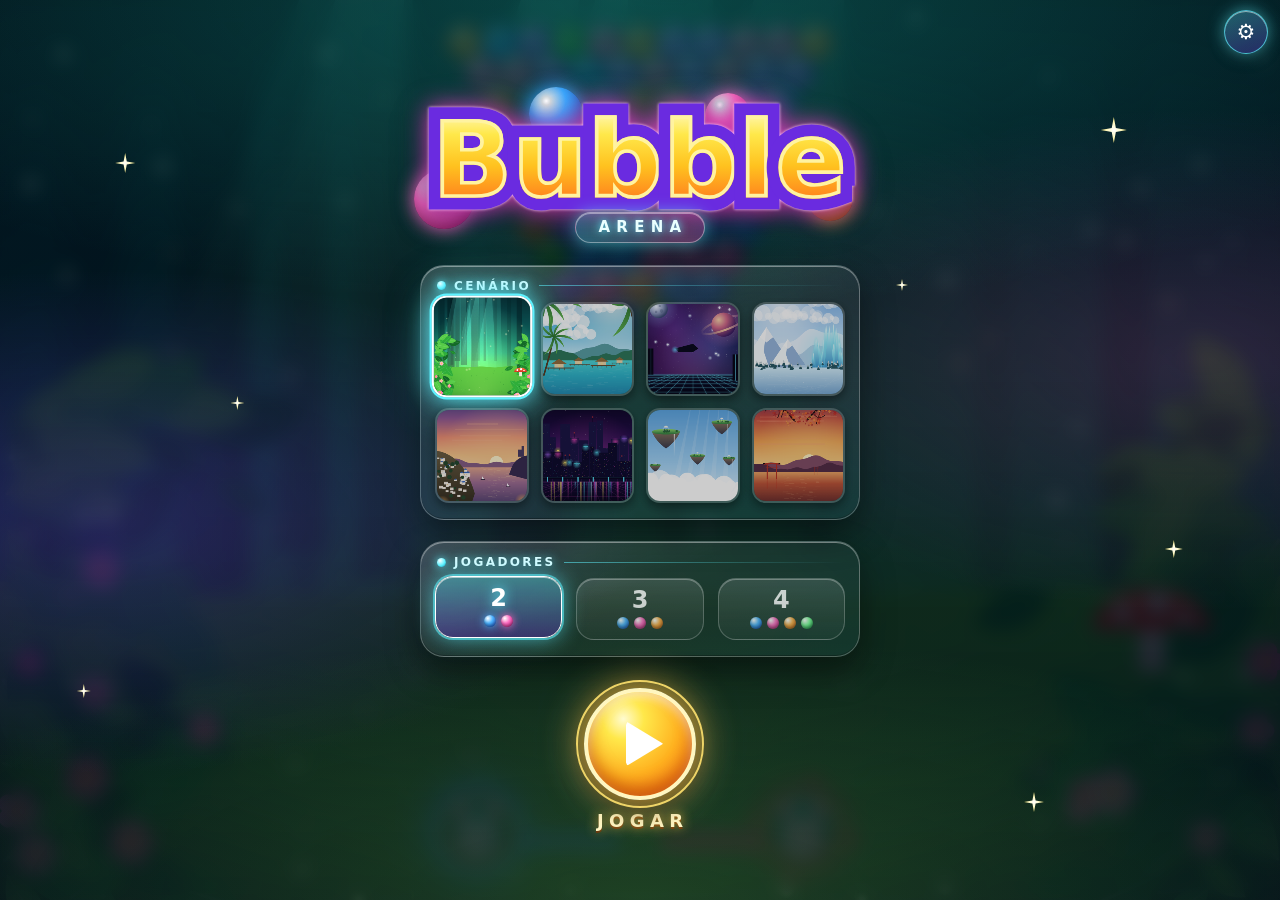
==== commit 1b517f78: "Bubble Arena: restyle canvas rendering (forest scene, glossy bubbles, bunny avatars, golden aim guid" ====
--- a/backend/public/games/bubble/index.html
+++ b/backend/public/games/bubble/index.html
@@ -236,35 +236,44 @@
 for(let i=0;i<7;i++){c.fillStyle=A('255,150,110',.25);c.fillRect(w*r()*.5,h*(.15+r()*.3),w*(.3+r()*.5),u*(5+r()*8))}ridge(c,w,h,h*.6,h*.1,'#8a4a6a',3,5);ridge(c,w,h,h*.63,h*.07,'#5a2a4a',12,7);c.fillStyle=lg(c,0,h*.62,0,h,[[0,'#ffb25a'],[.3,'#d0502e'],[1,'#3a1228']]);c.fillRect(0,h*.64,w,h*.36);
 for(let i=0;i<100;i++){c.fillStyle=A('255,210,140',.1+r()*.3);c.fillRect(w*(.5+(r()-.5)*.4),h*(.65+r()*.33),u*(8+r()*40),u*1.5)}tor(c,w*.2,h*.7,u*120);tor(c,w*.7,h*.64,u*40);
 bran(c,-w*.02,h*.02,w*.45,h*.2,w*.2,-h*.02,260,LC,9,u,'#2a1218',1);bran(c,w*1.02,h*.04,w*.6,h*.2,w*.82,0,200,LC,10,u,'#2a1218',1)}];
-const SPT=['petal','spark','star','snow','ember','rain','mote','leaf'];
-const BC=[{l:'#ffc0c0',m:'#ff2a3a',d:'#7a0414',g:'255,70,90'},{l:'#d0ffb8',m:'#2fd84a',d:'#08582a',g:'80,255,120'},{l:'#b8d8ff',m:'#2a6cff',d:'#081e86',g:'90,160,255'},{l:'#fff6b0',m:'#ffc81a',d:'#a86400',g:'255,214,64'}];
+SCN[0]=(c,w,h)=>{const u=Math.min(w,h)/700,r=rn(101);c.fillStyle=lg(c,0,0,0,h,[[0,'#041a22'],[.3,'#0a4a4c'],[.55,'#12806a'],[.7,'#3aa844'],[1,'#1c6a22']]);c.fillRect(0,0,w,h);
+for(let i=0;i<14;i++){const X=w*r(),tw=u*(18+r()*46);c.fillStyle=A('3,30,36',.25+r()*.4);c.fillRect(X,0,tw,h*(.6+r()*.1))}
+c.save();c.globalCompositeOperation='lighter';for(let i=0;i<6;i++){const X=w*(.15+r()*.7),tw=u*(30+r()*70);c.fillStyle=lg(c,0,0,0,h*.75,[[0,'rgba(120,255,220,.16)'],[1,'rgba(120,255,220,0)']]);c.beginPath();c.moveTo(X,0);c.lineTo(X+tw,0);c.lineTo(X+tw*2.2-w*.1,h*.75);c.lineTo(X-tw-w*.1,h*.75);c.fill()}glow(c,w*.5,h*.62,Math.max(w,h)*.45,'170,255,140',.35);c.restore();
+ridge(c,w,h,h*.67,h*.03,'#4fc23c',21,5);c.fillStyle=lg(c,0,h*.68,0,h,[[0,'#4fc23c'],[.5,'#3aa832'],[1,'#17601e']]);c.fillRect(0,h*.68,w,h*.32);glow(c,w*.5,h*.86,w*.6,'190,255,110',.35);
+for(let i=0;i<120;i++){const X=w*r(),Y=h*(.7+r()*.3),s=u*(5+r()*9);c.strokeStyle=A(r()<.5?'120,230,90':'20,110,40',.5);c.lineWidth=u*1.6;c.beginPath();c.moveTo(X,Y);c.quadraticCurveTo(X+s*.3,Y-s*.6,X+s*(r()-.5),Y-s);c.stroke()}
+const leaf=(X,Y,s,a,col)=>{c.save();c.translate(X,Y);c.rotate(a);c.fillStyle=col;c.beginPath();c.moveTo(0,0);c.quadraticCurveTo(s*.5,-s*.45,s,0);c.quadraticCurveTo(s*.5,s*.45,0,0);c.fill();c.strokeStyle='rgba(255,255,255,.18)';c.lineWidth=s*.03;c.beginPath();c.moveTo(0,0);c.lineTo(s*.9,0);c.stroke();c.restore()},G=['#1f8a2e','#2fae3a','#57cc48','#136a26'];
+[[0,1],[1,-1]].forEach(([e,d])=>{for(let i=0;i<70;i++){const Y=h*(.42+r()*.6),X=w*e+d*w*r()*r()*.2,s=u*(40+r()*60);leaf(X,Y,s,(d>0?0:PI)+(r()-.5)*2.2,G[Math.floor(r()*4)])}});
+const fl=(X,Y,s,col)=>{c.fillStyle=col;for(let k=0;k<5;k++){c.beginPath();c.arc(X+Math.cos(k*1.257)*s*.55,Y+Math.sin(k*1.257)*s*.55,s*.42,0,7);c.fill()}c.fillStyle='#ffd83a';c.beginPath();c.arc(X,Y,s*.3,0,7);c.fill()};
+for(let i=0;i<14;i++){const e=r()<.5;fl(w*(e?1-r()*.16:r()*.16),h*(.55+r()*.44),u*(10+r()*10),r()<.6?'#ff7fae':'#ffb0c8')}
+const mx=w*.9,my=h*.7,ms=u*46;c.fillStyle='#f4ead8';c.fillRect(mx-ms*.22,my,ms*.44,ms*.7);c.fillStyle=lg(c,0,my-ms*.7,0,my,[[0,'#ff7a4a'],[1,'#d8321e']]);c.beginPath();c.ellipse(mx,my,ms,ms*.7,0,PI,0);c.fill();c.fillStyle='#fff';[[-.5,-.3,.14],[.1,-.45,.17],[.55,-.2,.11]].forEach(([a,b,s])=>{c.beginPath();c.arc(mx+ms*a,my+ms*b,ms*s,0,7);c.fill()});
+for(let i=0;i<26;i++)glow(c,w*r(),h*(.1+r()*.8),u*(4+r()*8),'255,255,200',.5)};
+const SPT=['mote','spark','star','snow','ember','rain','mote','leaf'];
+const BC=[{l:'#ffd6ea',m:'#ff3f9a',d:'#b00a5c',g:'255,90,170'},{l:'#ffe6b0',m:'#ff8a14',d:'#b84800',g:'255,150,50'},{l:'#c4e6ff',m:'#1f8bff',d:'#0a3cb0',g:'80,170,255'},{l:'#eed6ff',m:'#a24bff',d:'#4a12a8',g:'190,120,255'}];
 const CH=[{hair:'#161a2c',hl:'#3a5aa0',skin:'#ffe0cc',eye:'#4ab4ff',fr:['#d0f0ff','#2a8cff','#0a3a8a']},{hair:'#ff9cc0',hl:'#ffd8e6',skin:'#ffe6dc',eye:'#ff6a9a',fr:['#ffe8b0','#ff3a5a','#8a0a2a']},{hair:'#a8c0f0',hl:'#eef4ff',skin:'#ffe8e0',eye:'#6adfff',fr:['#d0ffe8','#2ad48a','#0a6a4a']},{hair:'#3a1c60',hl:'#9a6ad8',skin:'#ffe2d6',eye:'#ff5ad0',fr:['#eed8ff','#9a4aff','#4a1a8a']}];
 const TH=[{c:'80,200,255'},{c:'255,90,120'},{c:'110,255,170'},{c:'200,130,255'}];
 const POS=[[50,664],[310,664],[50,560],[310,560]],AR=[30,30,26,26];
-let SP,AV,qs=1,S=1,K=1,OX=0,OY=0,pw=1,ph=1,bgc,scn=Math.floor(Math.random()*8),NP=2,sp=[],tm=0,fa=.016,fc=0;
+let SP,AV,qs=1,S=1,K=1,OX=0,OY=0,pw=1,ph=1,bgc,scn=0,NP=2,sp=[],tm=0,fa=.016,fc=0;
 function mkBub(k,c,D){const e=document.createElement('canvas');e.width=e.height=D;const g=e.getContext('2d'),m=D/2,r=D/2.6;
-if(k==1){glow(g,m,m,r*1.3,'170,230,255',.35);g.beginPath();g.arc(m,m,r,0,7);g.fillStyle=rg(g,m,m,r,[[0,'rgba(255,255,255,.05)'],[.65,'rgba(190,235,255,.15)'],[.9,'rgba(255,255,255,.5)'],[1,'rgba(255,255,255,.18)']]);g.fill();
-const cg=g.createConicGradient?g.createConicGradient(.6,m,m):lg(g,0,0,D,D,[]);[[0,'rgba(120,255,255,.85)'],[.25,'rgba(255,150,230,.75)'],[.5,'rgba(255,240,150,.75)'],[.75,'rgba(130,200,255,.85)'],[1,'rgba(120,255,255,.85)']].forEach(([o,q])=>cg.addColorStop(o,q));g.lineWidth=r*.1;g.strokeStyle=cg;g.beginPath();g.arc(m,m,r*.93,0,7);g.stroke();
-g.fillStyle='rgba(255,255,255,.75)';g.beginPath();g.ellipse(m-r*.38,m-r*.45,r*.3,r*.15,-.7,0,7);g.fill();g.beginPath();g.arc(m+r*.42,m+r*.4,r*.07,0,7);g.fill();g.strokeStyle='rgba(255,255,255,.55)';g.lineWidth=r*.05;g.beginPath();g.arc(m,m,r*.78,.3,1.2);g.stroke();return e}
-if(k==2){glow(g,m,m,r*1.3,'90,200,255',.6);g.beginPath();g.arc(m,m,r,0,7);g.fillStyle=rg(g,m-r*.3,m-r*.3,r*1.2,[[0,'#5a8cff'],[.5,'#1a3fd8'],[1,'#080e6a']]);g.fill();g.lineWidth=r*.12;g.strokeStyle='#8feaff';g.shadowColor='#4ef';g.shadowBlur=r*.4;g.beginPath();g.arc(m,m,r*.92,0,7);g.stroke();
-g.fillStyle='#fff';g.shadowBlur=r*.5;g.beginPath();g.moveTo(m+r*.12,m-r*.62);g.lineTo(m-r*.42,m+r*.08);g.lineTo(m-r*.03,m+r*.08);g.lineTo(m-r*.14,m+r*.62);g.lineTo(m+r*.42,m-r*.1);g.lineTo(m+r*.04,m-r*.1);g.closePath();g.fill();g.shadowBlur=0;g.fillStyle='rgba(255,255,255,.55)';g.beginPath();g.ellipse(m-r*.4,m-r*.5,r*.25,r*.12,-.7,0,7);g.fill();return e}
-const b=BC[c];glow(g,m,m,r*1.3,b.g,.4);g.beginPath();g.arc(m,m,r,0,7);g.fillStyle=rg(g,m-r*.35,m-r*.4,r*1.5,[[0,b.l],[.3,b.m],[.85,b.d],[1,'#000']]);g.fill();
-g.save();g.clip();g.globalCompositeOperation='screen';g.fillStyle=rg(g,m+r*.3,m+r*.45,r*.9,[[0,A(b.g,.5)],[1,A(b.g,0)]]);g.fillRect(0,0,D,D);g.restore();
-const sym=()=>{g.beginPath();if(c==0){g.arc(m,m,r*.5,0,7);g.moveTo(m+r*.26,m);g.arc(m,m,r*.26,0,7)}else if(c==1){g.moveTo(m-r*.5,m+r*.42);g.quadraticCurveTo(m-r*.3,m-r*.5,m+r*.5,m-r*.42);g.quadraticCurveTo(m+r*.42,m+r*.42,m-r*.5,m+r*.42);g.moveTo(m-r*.5,m+r*.42);g.lineTo(m+r*.2,m-r*.15)}else if(c==2){g.moveTo(m,m-r*.56);g.quadraticCurveTo(m+r*.55,m+r*.1,m+r*.4,m+r*.45);g.lineTo(m-r*.4,m+r*.45);g.quadraticCurveTo(m-r*.55,m+r*.1,m,m-r*.56)}else{g.moveTo(m,m-r*.5);g.lineTo(m+r*.5,m+r*.4);g.lineTo(m-r*.5,m+r*.4);g.closePath();g.moveTo(m,m-r*.18);g.lineTo(m+r*.24,m+r*.24);g.lineTo(m-r*.24,m+r*.24);g.closePath()}};
-g.lineJoin='round';g.save();g.translate(r*.03,r*.04);g.strokeStyle='rgba(0,0,0,.5)';g.lineWidth=r*.09;sym();g.stroke();g.restore();g.strokeStyle='rgba(255,255,255,.65)';g.lineWidth=r*.06;sym();g.stroke();
-g.fillStyle=rg(g,m-r*.38,m-r*.45,r*.6,[[0,'rgba(255,255,255,.95)'],[1,'rgba(255,255,255,0)']]);g.beginPath();g.ellipse(m-r*.34,m-r*.42,r*.4,r*.22,-.75,0,7);g.fill();g.fillStyle='#fff';g.beginPath();g.arc(m-r*.5,m-r*.55,r*.07,0,7);g.fill();
-g.strokeStyle='rgba(255,255,255,.35)';g.lineWidth=r*.06;g.beginPath();g.arc(m,m,r*.9,-2.4,-1.1);g.stroke();g.strokeStyle='rgba(0,0,0,.4)';g.lineWidth=r*.05;g.beginPath();g.arc(m,m,r,0,7);g.stroke();return e}
-function mkAv(i,D){const e=document.createElement('canvas');e.width=e.height=D;const g=e.getContext('2d'),m=D/2,r=D*.33,ch=CH[i],th=TH[i].c;glow(g,m,m,D*.5,th,.55);g.save();g.beginPath();g.arc(m,m,r,0,7);g.clip();g.fillStyle=lg(g,0,m-r,0,m+r,[[0,'#2c3e78'],[1,'#0a1030']]);g.fillRect(0,0,D,D);glow(g,m,m*.8,r*1.3,th,.4);
-g.fillStyle=ch.hair;g.beginPath();g.ellipse(m,m*.98,r*.84,r*.92,0,0,7);g.fill();g.fillStyle=ch.fr[1];g.beginPath();g.ellipse(m,m+r*1.0,r*.72,r*.36,0,0,7);g.fill();g.fillStyle=ch.skin;g.fillRect(m-r*.1,m+r*.35,r*.2,r*.4);
-g.fillStyle=lg(g,0,m-r*.5,0,m+r*.5,[[0,ch.skin],[1,'#f0b8a0']]);g.beginPath();g.ellipse(m,m+r*.05,r*.56,r*.66,0,0,7);g.fill();
-[-1,1].forEach(s=>{const X=m+s*r*.25,Y=m+r*.08;g.fillStyle='#fff';g.beginPath();g.ellipse(X,Y,r*.14,r*.17,0,0,7);g.fill();g.fillStyle=lg(g,0,Y-r*.17,0,Y+r*.17,[[0,'#1a1030'],[.4,ch.eye],[1,'#fff']]);g.beginPath();g.ellipse(X,Y+r*.01,r*.105,r*.155,0,0,7);g.fill();g.fillStyle='#10081a';g.beginPath();g.ellipse(X,Y,r*.05,r*.08,0,0,7);g.fill();g.fillStyle='#fff';g.beginPath();g.arc(X-r*.04,Y-r*.07,r*.04,0,7);g.fill();g.beginPath();g.arc(X+r*.04,Y+r*.06,r*.02,0,7);g.fill();g.strokeStyle='#1a0e22';g.lineWidth=r*.05;g.beginPath();g.arc(X,Y+r*.02,r*.15,3.5,5.9);g.stroke();g.lineWidth=r*.03;g.beginPath();g.moveTo(X-s*r*.15,Y-r*.26);g.quadraticCurveTo(X,Y-r*.32,X+s*r*.14,Y-r*.24);g.stroke()});
-g.strokeStyle='#c0605a';g.lineWidth=r*.03;g.beginPath();g.arc(m,m+r*.36,r*.07,.3,2.8);g.stroke();g.fillStyle='rgba(255,120,140,.25)';[-1,1].forEach(s=>{g.beginPath();g.ellipse(m+s*r*.34,m+r*.25,r*.1,r*.05,0,0,7);g.fill()});
-g.fillStyle=lg(g,0,m-r,0,m,[[0,ch.hl],[.5,ch.hair],[1,ch.hair]]);g.beginPath();g.moveTo(m-r*.62,m+r*.1);g.quadraticCurveTo(m-r*.7,m-r*.8,m,m-r*.78);g.quadraticCurveTo(m+r*.7,m-r*.8,m+r*.62,m+r*.1);g.lineTo(m+r*.5,m-r*.2);g.lineTo(m+r*.32,m-r*.06);g.lineTo(m+r*.14,m-r*.3);g.lineTo(m-r*.04,m-r*.04);g.lineTo(m-r*.22,m-r*.28);g.lineTo(m-r*.38,m-r*.04);g.lineTo(m-r*.5,m-r*.2);g.closePath();g.fill();
-[-1,1].forEach(s=>{g.beginPath();g.moveTo(m+s*r*.55,m-r*.2);g.quadraticCurveTo(m+s*r*.78,m+r*.3,m+s*r*.5,m+r*.62);g.lineTo(m+s*r*.46,m+r*.1);g.fill()});
-if(i==1){g.fillStyle='#ffe070';g.beginPath();g.arc(m+r*.42,m-r*.45,r*.09,0,7);g.fill()}if(i==3){g.strokeStyle='#d8c0ff';g.lineWidth=r*.1;g.beginPath();g.arc(m,m-r*.05,r*.78,PI*1.05,PI*1.95);g.stroke()}g.restore();
-g.strokeStyle=lg(g,0,m-r,0,m+r,[[0,ch.fr[0]],[.5,ch.fr[1]],[1,ch.fr[2]]]);g.lineWidth=D*.05;g.shadowColor=A(th,1);g.shadowBlur=D*.05;g.beginPath();g.arc(m,m,r*1.08,0,7);g.stroke();g.shadowBlur=0;g.lineWidth=D*.012;g.strokeStyle=ch.fr[0];g.beginPath();g.arc(m,m,r*1.18,0,7);g.stroke();
-g.fillStyle=ch.fr[0];[-1,1].forEach(s=>{g.beginPath();g.moveTo(m+s*r*.45,m-r*1.1);g.lineTo(m+s*r*.75,m-r*1.42);g.lineTo(m+s*r*.9,m-r*.98);g.closePath();g.fill()});[0,1,2,3].forEach(k=>{const a=PI/4+k*PI/2,X=m+Math.cos(a)*r*1.12,Y=m+Math.sin(a)*r*1.12;g.fillStyle=ch.fr[0];g.beginPath();g.moveTo(X,Y-r*.1);g.lineTo(X+r*.07,Y);g.lineTo(X,Y+r*.1);g.lineTo(X-r*.07,Y);g.fill()});
-const ba=i%2?PI*.75:PI*.25,bx=m+Math.cos(ba)*r*1.1,by=m+Math.sin(ba)*r*1.1;g.fillStyle=lg(g,0,by-r*.28,0,by+r*.28,[[0,ch.fr[0]],[1,ch.fr[1]]]);g.shadowColor=A(th,1);g.shadowBlur=D*.03;g.beginPath();for(let q=0;q<6;q++)g.lineTo(bx+Math.cos(q*PI/3+PI/6)*r*.3,by+Math.sin(q*PI/3+PI/6)*r*.3);g.fill();g.shadowBlur=0;g.fillStyle='#08122a';g.font='bold '+r*.34+'px system-ui';g.textAlign='center';g.textBaseline='middle';g.fillText('ABCD'[i],bx,by+r*.02);return e}
+const shd=()=>{g.fillStyle='rgba(0,0,0,.28)';g.beginPath();g.ellipse(m+r*.06,m+r*.16,r*.98,r*.95,0,0,7);g.fill()};
+if(k==1){shd();const q=rn(7),P=Array.from({length:9},(_,i)=>{const a=i*PI*2/9,rr=r*(.88+q()*.14);return[m+Math.cos(a)*rr,m+Math.sin(a)*rr]}),path=()=>{g.beginPath();P.forEach(([a,b])=>g.lineTo(a,b));g.closePath()};path();g.fillStyle=rg(g,m-r*.3,m-r*.4,r*1.5,[[0,'#f4f4fa'],[.45,'#aaaaba'],[1,'#5c5c70']]);g.fill();g.save();g.clip();
+g.fillStyle='rgba(255,255,255,.3)';g.beginPath();g.moveTo(m-r*.7,m-r*.2);g.lineTo(m-r*.1,m-r*.8);g.lineTo(m+r*.15,m-r*.25);g.lineTo(m-r*.35,m+r*.1);g.fill();g.fillStyle='rgba(40,40,70,.22)';g.beginPath();g.moveTo(m+r*.15,m-r*.25);g.lineTo(m+r*.9,m+r*.1);g.lineTo(m+r*.2,m+r*.95);g.lineTo(m-r*.35,m+r*.1);g.fill();g.restore();path();g.strokeStyle='rgba(60,60,90,.6)';g.lineWidth=r*.07;g.lineJoin='round';g.stroke();return e}
+if(k==2){glow(g,m,m,r*1.3,'120,255,90',.45);g.fillStyle=rg(g,m-r*.3,m-r*.3,r*1.3,[[0,'#d8ff8a'],[.45,'#4fd42a'],[1,'#157a1a']]);g.beginPath();for(let i=0;i<20;i++){const a=i*PI/10,rr=i%2?r*.78:r*1.16;g.lineTo(m+Math.cos(a)*rr,m+Math.sin(a)*rr)}g.closePath();g.fill();g.strokeStyle='#0d5a14';g.lineWidth=r*.06;g.lineJoin='round';g.stroke();
+g.beginPath();g.arc(m,m,r*.74,0,7);g.fillStyle=rg(g,m-r*.25,m-r*.3,r*1.1,[[0,'#d0ff84'],[.6,'#46cc28'],[1,'#1c8a1e']]);g.fill();[-1,1].forEach(d=>{g.fillStyle='#143a10';g.beginPath();g.arc(m+d*r*.26,m-r*.02,r*.11,0,7);g.fill();g.fillStyle='#fff';g.beginPath();g.arc(m+d*r*.26-r*.04,m-r*.06,r*.04,0,7);g.fill()});
+g.strokeStyle='#143a10';g.lineWidth=r*.05;g.lineCap='round';g.beginPath();g.arc(m,m+r*.18,r*.16,.2,PI-.2);g.stroke();g.fillStyle='rgba(255,255,255,.5)';g.beginPath();g.ellipse(m-r*.3,m-r*.42,r*.2,r*.1,-.7,0,7);g.fill();return e}
+const b=BC[c];shd();g.beginPath();g.arc(m,m,r,0,7);g.fillStyle=rg(g,m-r*.3,m-r*.38,r*1.45,[[0,b.l],[.28,b.m],[.8,b.d],[1,b.d]]);g.fill();
+g.save();g.clip();g.globalCompositeOperation='screen';g.fillStyle=rg(g,m+r*.25,m+r*.6,r*.8,[[0,A(b.g,.6)],[1,A(b.g,0)]]);g.fillRect(0,0,D,D);g.restore();
+g.lineWidth=r*.07;g.strokeStyle='rgba(0,0,0,.22)';g.beginPath();g.arc(m,m,r*.965,0,7);g.stroke();
+g.fillStyle=lg(g,0,m-r*.9,0,m-r*.1,[[0,'rgba(255,255,255,.95)'],[1,'rgba(255,255,255,.08)']]);g.beginPath();g.ellipse(m-r*.22,m-r*.5,r*.52,r*.3,-.45,0,7);g.fill();
+g.fillStyle='rgba(255,255,255,.95)';g.beginPath();g.ellipse(m-r*.48,m-r*.5,r*.14,r*.09,-.7,0,7);g.fill();
+g.strokeStyle='rgba(255,255,255,.4)';g.lineWidth=r*.06;g.lineCap='round';g.beginPath();g.arc(m,m,r*.8,.35,1.15);g.stroke();return e}
+function mkAv(i,D){const e=document.createElement('canvas');e.width=e.height=D;const g=e.getContext('2d'),m=D/2,r=D*.33,th=TH[i].c,[f1,f2,f3]=[['#eaf6ff','#9fd0ff','#3a7fe0'],['#fff0f6','#ffb0cf','#e0558f'],['#f0fff5','#a8eec2','#2fa868'],['#f6efff','#cdb0ff','#7a4ad8']][i];glow(g,m,m,D*.5,th,.5);
+g.beginPath();g.arc(m,m,r,0,7);g.fillStyle=rg(g,m,m-r*.3,r*1.4,[[0,'#3fd6b0'],[.6,'#12705c'],[1,'#063a34']]);g.fill();g.save();g.clip();
+[-1,1].forEach(d=>{g.save();g.translate(m+d*r*.32,m-r*.08);g.rotate(d*.2);g.fillStyle=lg(g,0,-r*.8,0,0,[[0,f2],[1,f1]]);g.beginPath();g.ellipse(0,-r*.4,r*.17,r*.46,0,0,7);g.fill();g.fillStyle='#ff9fc0';g.beginPath();g.ellipse(0,-r*.38,r*.08,r*.32,0,0,7);g.fill();g.restore()});
+g.fillStyle=rg(g,m-r*.15,m+r*.1,r*.8,[[0,'#fff'],[.6,f1],[1,f2]]);g.beginPath();g.ellipse(m,m+r*.3,r*.62,r*.52,0,0,7);g.fill();g.fillStyle=f2;g.beginPath();g.ellipse(m,m-r*.06,r*.34,r*.16,0,PI,0);g.fill();
+[-1,1].forEach(d=>{const ex=m+d*r*.25,ey=m+r*.24;g.fillStyle='#2a1238';g.beginPath();g.ellipse(ex,ey,r*.1,r*.125,0,0,7);g.fill();g.fillStyle=f3;g.beginPath();g.ellipse(ex,ey+r*.03,r*.06,r*.07,0,0,7);g.fill();g.fillStyle='#fff';g.beginPath();g.arc(ex-r*.03,ey-r*.05,r*.04,0,7);g.fill();g.fillStyle='rgba(255,120,160,.55)';g.beginPath();g.ellipse(m+d*r*.42,m+r*.44,r*.1,r*.06,0,0,7);g.fill()});
+g.fillStyle='#ff6f9c';g.beginPath();g.ellipse(m,m+r*.39,r*.05,r*.035,0,0,7);g.fill();g.strokeStyle='#7a3a5a';g.lineWidth=r*.03;g.lineCap='round';g.beginPath();g.arc(m-r*.06,m+r*.45,r*.06,0,PI*.9);g.stroke();g.beginPath();g.arc(m+r*.06,m+r*.45,r*.06,PI*.1,PI);g.stroke();g.restore();
+g.lineWidth=r*.13;g.strokeStyle=lg(g,0,m-r,0,m+r,[[0,'#fff6c0'],[.5,'#ffc42a'],[1,'#c8741a']]);g.beginPath();g.arc(m,m,r*.97,0,7);g.stroke();g.lineWidth=r*.04;g.strokeStyle=A(th,1);g.shadowColor=A(th,1);g.shadowBlur=D*.04;g.beginPath();g.arc(m,m,r*1.06,0,7);g.stroke();g.shadowBlur=0;
+g.fillStyle='rgba(255,255,255,.3)';g.beginPath();g.ellipse(m-r*.35,m-r*.6,r*.3,r*.1,-.6,0,7);g.fill();return e}
 function sprites(){const D=Math.ceil(R*2.6*S);SP=[[0,1,2,3].map(c=>mkBub(0,c,D)),[mkBub(1,0,D)],[mkBub(2,0,D)]];AV=[0,1,2,3].map(i=>mkAv(i,Math.ceil(AR[i]*2.9*S)))}
 function mkSp(){const r=rn(scn+5);sp=Array.from({length:70},()=>({x:r(),y:r(),s:.5+r(),p:r()*7}))}
 function setScene(i){scn=i;document.querySelectorAll('#th canvas').forEach((e,k)=>e.classList.toggle('on',k==i));bgc=document.createElement('canvas');bgc.width=pw;bgc.height=ph;const bx=bgc.getContext('2d');SCN[scn](bx,pw,ph);bx.fillStyle=rg(bx,pw/2,ph*.45,Math.max(pw,ph)*.72,[[.55,'rgba(0,0,20,0)'],[1,'rgba(0,0,20,.42)']]);bx.fillRect(0,0,pw,ph);mkSp();if(AC)musicReset()}
@@ -491,9 +500,10 @@
 function countdown(){const n=Math.ceil(timer),fr=(timer%1)||1,p=1-fr,sc=1+.55*Math.max(0,1-p*3.2),al=1-.5*Math.max(0,(p-.75)/.25),col=['#ff4d4d','#ff7a3a','#ffb347','#ffe27a','#ffffff'][n-1]||'#fff',cc=n<=2?'255,60,60':'255,170,60';
 x.save();x.translate(180,400);x.globalAlpha=al;glow(x,0,0,150,cc,.45);x.scale(sc,sc);x.lineWidth=5;x.strokeStyle=A(cc,.9);x.shadowColor=A(cc,1);x.shadowBlur=14;x.beginPath();x.arc(0,0,58,-PI/2,-PI/2+PI*2*fr);x.stroke();x.shadowBlur=0;
 x.font='900 104px system-ui';x.textAlign='center';x.textBaseline='middle';x.lineJoin='round';x.lineWidth=12;x.strokeStyle='rgba(20,10,40,.85)';x.strokeText(n,0,4);x.fillStyle=col;x.fillText(n,0,4);x.restore()}
-function aimBeam(){if(CFG.aim=='off')return;const t=trace(ang),c=BC[Q[0]].g;if(CFG.aim=='short')t.p=cutPath(t.p,300);else if(CFG.aim=='dot')t.p=[t.p[0]];x.save();x.globalCompositeOperation='lighter';x.lineJoin='round';x.lineCap='round';const path=()=>{x.beginPath();t.p.forEach(([a,b],i)=>i?x.lineTo(a,b):x.moveTo(a,b))};x.globalCompositeOperation='source-over';path();x.strokeStyle='rgba(10,20,60,.28)';x.lineWidth=7.5;x.stroke();path();x.strokeStyle=A(c,.55);x.lineWidth=4.5;x.stroke();x.globalCompositeOperation='lighter';
-[[11,.1],[6,.2]].forEach(([w,a])=>{path();x.strokeStyle=A(c,a);x.lineWidth=w;x.stroke()});path();x.strokeStyle='rgba(255,255,255,.95)';x.lineWidth=1.5;x.stroke();path();x.setLineDash([2.5,16]);x.lineDashOffset=-tm*70;x.strokeStyle=A(c,1);x.lineWidth=3.4;x.stroke();x.setLineDash([]);
-glow(x,SX,SY,R*2,c,.6);t.p.slice(1).forEach(([a,b],i)=>star(a,b,i==t.p.length-2?9:5,c));const[r,cc]=land(t.X,t.Y);x.globalCompositeOperation='source-over';spr(0,Q[0],px(r,cc),py(r),1,.3+.1*Math.sin(tm*6));x.globalCompositeOperation='lighter';x.strokeStyle=A(c,.7);x.lineWidth=1.4;x.beginPath();x.arc(px(r,cc),py(r),R*(1.05+.12*Math.sin(tm*6)),0,7);x.stroke();x.restore()}
+function aimBeam(){if(CFG.aim=='off')return;const t=trace(ang),c=BC[Q[0]].g,Y='255,224,70';if(CFG.aim=='short')t.p=cutPath(t.p,300);else if(CFG.aim=='dot')t.p=[t.p[0]];x.save();x.lineJoin='round';x.lineCap='round';const path=()=>{x.beginPath();t.p.forEach(([a,b],i)=>i?x.lineTo(a,b):x.moveTo(a,b))},n=t.p.length;
+x.globalCompositeOperation='lighter';[[20,.07],[11,.12]].forEach(([w,a])=>{path();x.strokeStyle=A(Y,a);x.lineWidth=w;x.stroke()});x.globalCompositeOperation='source-over';x.setLineDash([.1,13]);x.lineDashOffset=-tm*40;[['rgba(120,70,0,.55)',8.5],['#ffe95a',6.5],['#fffbe0',3]].forEach(([s,w])=>{path();x.strokeStyle=s;x.lineWidth=w;x.stroke()});x.setLineDash([]);
+if(n>1){const[a,b]=t.p[n-1],[p,q]=t.p[n-2],d=Math.atan2(b-q,a-p);if(Math.hypot(a-p,b-q)>40){x.save();x.translate(a-Math.cos(d)*R*1.7,b-Math.sin(d)*R*1.7);x.rotate(d);[['rgba(120,70,0,.6)',8],['#ffd21a',5],['#fffbe0',1.6]].forEach(([s,w])=>{x.strokeStyle=s;x.lineWidth=w;x.beginPath();x.moveTo(-9,-10);x.lineTo(2,0);x.lineTo(-9,10);x.stroke()});x.restore()}}
+x.globalCompositeOperation='lighter';glow(x,SX,SY,R*2,c,.6);t.p.slice(1,-1).forEach(([a,b])=>star(a,b,6,Y));const[r,cc]=land(t.X,t.Y);x.globalCompositeOperation='source-over';spr(0,Q[0],px(r,cc),py(r),1,.3+.1*Math.sin(tm*6));x.globalCompositeOperation='lighter';x.strokeStyle=A(c,.7);x.lineWidth=1.4;x.beginPath();x.arc(px(r,cc),py(r),R*(1.05+.12*Math.sin(tm*6)),0,7);x.stroke();x.restore()}
 function drawPT(){pt.forEach(q=>{const f=q.l/q.m,T=q.t;x.save();
 if(T=='h'||T=='c'){x.globalAlpha=Math.min(1,f*1.5);x.fillStyle=A(q.c,1);x.translate(q.x,q.y);x.rotate(q.a+tm*6);x.beginPath();if(T=='c')x.rect(-q.s,-q.s*.5,q.s*2,q.s);else{x.moveTo(0,-q.s);x.lineTo(q.s*.8,q.s*.6);x.lineTo(-q.s*.8,q.s*.6)}x.fill()}
 else if(T=='k'){x.globalAlpha=Math.min(1,f*2);x.translate(q.x,q.y);x.scale(Math.max(.15,Math.abs(Math.cos(q.a+tm*5))),1);x.fillStyle=lg(x,-q.s,-q.s,q.s,q.s,[[0,'#fff2a0'],[.5,'#ffc42a'],[1,'#b8741a']]);x.beginPath();x.arc(0,0,q.s,0,7);x.fill();x.strokeStyle='#8a560e';x.lineWidth=1;x.stroke();x.fillStyle='rgba(255,255,255,.55)';x.beginPath();x.arc(-q.s*.25,-q.s*.25,q.s*.3,0,7);x.fill()}
@@ -508,7 +518,7 @@
  else if(T=='p'){const w=q.s*f;x.fillStyle=lg(x,0,q.y-280,0,q.y,[[0,A(q.c,0)],[1,A(q.c,.7*f)]]);x.fillRect(q.x-w/2,q.y-280,w,280)}}
 x.restore()})}
 function arrowArc(a0,a1,rad,col){const X=RCX,Y=RCY;x.strokeStyle=col;x.lineWidth=2;x.beginPath();x.arc(X,Y,rad,a0,a1);x.stroke();const tx=X+Math.cos(a1)*rad,ty=Y+Math.sin(a1)*rad,dx=-Math.sin(a1),dy=Math.cos(a1);x.fillStyle=col;x.beginPath();x.moveTo(tx+dx*6,ty+dy*6);x.lineTo(tx-dy*4,ty+dx*4);x.lineTo(tx+dy*4,ty-dx*4);x.fill()}
-function ringUI(){const sk=P[turn].streak||0,X=RCX,Y=RCY,th=sk>=2?'255,205,80':TH[slotFruit(turn)].c,pu=.5+.5*Math.sin(tm*3);x.save();glow(x,X,Y,RR*2,th,.28+.1*pu);x.beginPath();x.arc(X,Y,RR,0,7);x.fillStyle=rg(x,X,Y,RR,[[0,'rgba(10,20,50,.2)'],[.85,'rgba(10,30,70,.6)'],[1,'rgba(120,220,255,.4)']]);x.fill();x.globalCompositeOperation='lighter';x.strokeStyle=A(th,.95);x.lineWidth=2.4;x.shadowColor=A(th,1);x.shadowBlur=14;x.beginPath();x.arc(X,Y,RR,0,7);x.stroke();x.shadowBlur=0;x.strokeStyle='rgba(255,255,255,.5)';x.lineWidth=.9;x.beginPath();x.arc(X,Y,RR-4,0,7);x.stroke();
+function ringUI(){const sk=P[turn].streak||0,X=RCX,Y=RCY,th=sk>=2?'255,205,80':TH[slotFruit(turn)].c,pu=.5+.5*Math.sin(tm*3);x.save();glow(x,X,Y,RR*2,th,.28+.1*pu);x.beginPath();x.arc(X,Y,RR,0,7);x.fillStyle=rg(x,X,Y,RR,[[0,'rgba(255,255,255,.2)'],[.8,'rgba(8,50,44,.62)'],[1,'rgba(255,214,90,.6)']]);x.fill();x.globalCompositeOperation='lighter';x.strokeStyle=A(th,.95);x.lineWidth=2.4;x.shadowColor=A(th,1);x.shadowBlur=14;x.beginPath();x.arc(X,Y,RR,0,7);x.stroke();x.shadowBlur=0;x.strokeStyle='rgba(255,255,255,.5)';x.lineWidth=.9;x.beginPath();x.arc(X,Y,RR-4,0,7);x.stroke();
 for(let k=0;k<4;k++){const a=tm*.5+rotA*2+k*PI/2;arrowArc(a,a+.9,RR+8,A(th,.85))}x.restore();
 if(sk>=2){const m=Math.min(5,sk-1);for(let k=0;k<m;k++)star(X+(k-(m-1)/2)*13,Y+RR+16,4.5,'255,200,70');if(Math.random()<.5)pt.push({t:'g',x:X+(Math.random()-.5)*70,y:Y+34,vx:0,vy:-50-Math.random()*40,l:.6,m:.6,s:2+Math.random()*2,c:'255,190,60'})}
 const e=AV[slotFruit(turn)],hh=11*1.45;x.globalAlpha=.9;x.drawImage(e,X-hh,Y-hh,2*hh,2*hh);x.globalAlpha=1;
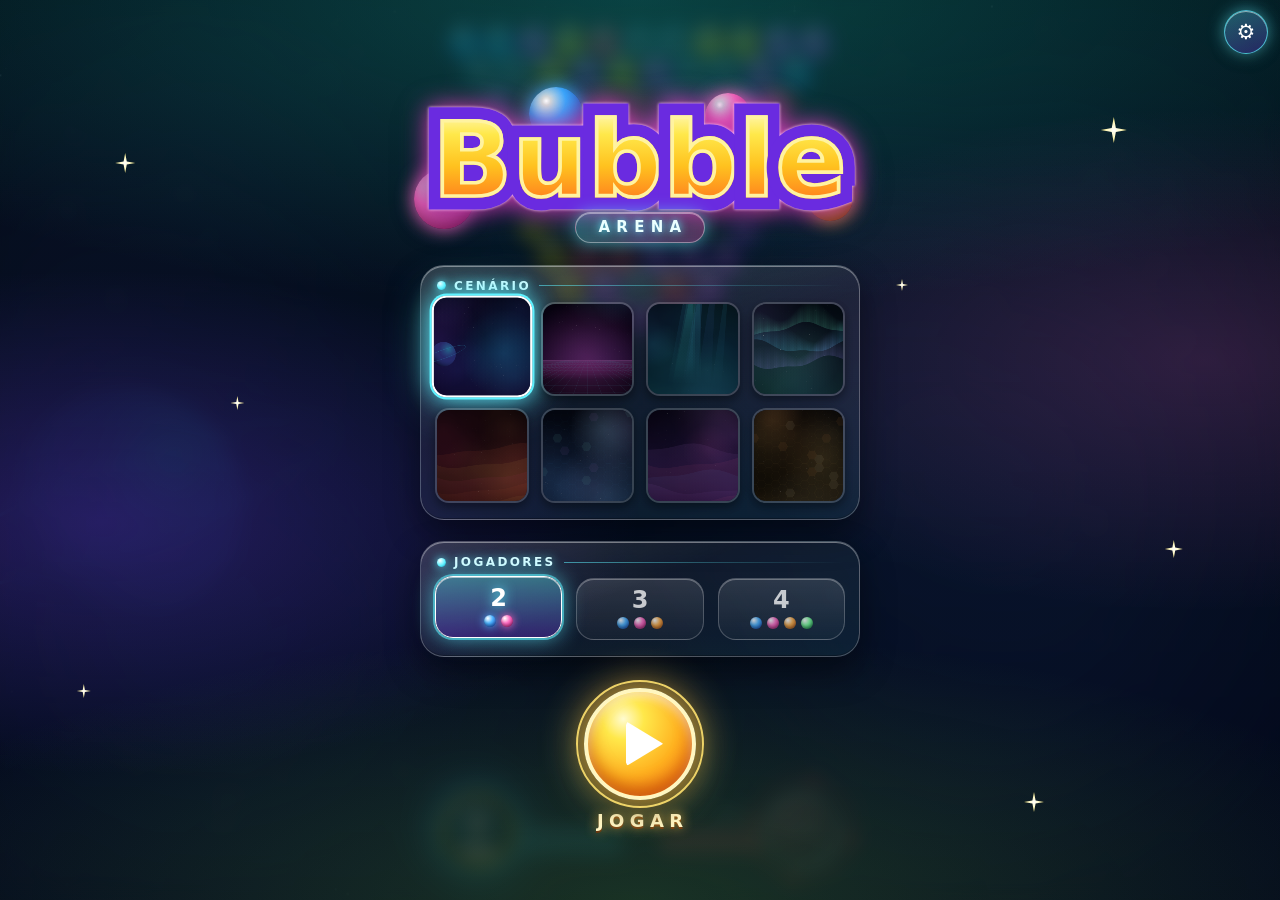
==== commit d1b27925: "Bubble Arena: premium canvas restyle (abstract neon scenes, glass bubbles, real player avatars, ball" ====
--- a/backend/public/games/bubble/index.html
+++ b/backend/public/games/bubble/index.html
@@ -236,44 +236,55 @@
 for(let i=0;i<7;i++){c.fillStyle=A('255,150,110',.25);c.fillRect(w*r()*.5,h*(.15+r()*.3),w*(.3+r()*.5),u*(5+r()*8))}ridge(c,w,h,h*.6,h*.1,'#8a4a6a',3,5);ridge(c,w,h,h*.63,h*.07,'#5a2a4a',12,7);c.fillStyle=lg(c,0,h*.62,0,h,[[0,'#ffb25a'],[.3,'#d0502e'],[1,'#3a1228']]);c.fillRect(0,h*.64,w,h*.36);
 for(let i=0;i<100;i++){c.fillStyle=A('255,210,140',.1+r()*.3);c.fillRect(w*(.5+(r()-.5)*.4),h*(.65+r()*.33),u*(8+r()*40),u*1.5)}tor(c,w*.2,h*.7,u*120);tor(c,w*.7,h*.64,u*40);
 bran(c,-w*.02,h*.02,w*.45,h*.2,w*.2,-h*.02,260,LC,9,u,'#2a1218',1);bran(c,w*1.02,h*.04,w*.6,h*.2,w*.82,0,200,LC,10,u,'#2a1218',1)}];
-SCN[0]=(c,w,h)=>{const u=Math.min(w,h)/700,r=rn(101);c.fillStyle=lg(c,0,0,0,h,[[0,'#041a22'],[.3,'#0a4a4c'],[.55,'#12806a'],[.7,'#3aa844'],[1,'#1c6a22']]);c.fillRect(0,0,w,h);
-for(let i=0;i<14;i++){const X=w*r(),tw=u*(18+r()*46);c.fillStyle=A('3,30,36',.25+r()*.4);c.fillRect(X,0,tw,h*(.6+r()*.1))}
-c.save();c.globalCompositeOperation='lighter';for(let i=0;i<6;i++){const X=w*(.15+r()*.7),tw=u*(30+r()*70);c.fillStyle=lg(c,0,0,0,h*.75,[[0,'rgba(120,255,220,.16)'],[1,'rgba(120,255,220,0)']]);c.beginPath();c.moveTo(X,0);c.lineTo(X+tw,0);c.lineTo(X+tw*2.2-w*.1,h*.75);c.lineTo(X-tw-w*.1,h*.75);c.fill()}glow(c,w*.5,h*.62,Math.max(w,h)*.45,'170,255,140',.35);c.restore();
-ridge(c,w,h,h*.67,h*.03,'#4fc23c',21,5);c.fillStyle=lg(c,0,h*.68,0,h,[[0,'#4fc23c'],[.5,'#3aa832'],[1,'#17601e']]);c.fillRect(0,h*.68,w,h*.32);glow(c,w*.5,h*.86,w*.6,'190,255,110',.35);
-for(let i=0;i<120;i++){const X=w*r(),Y=h*(.7+r()*.3),s=u*(5+r()*9);c.strokeStyle=A(r()<.5?'120,230,90':'20,110,40',.5);c.lineWidth=u*1.6;c.beginPath();c.moveTo(X,Y);c.quadraticCurveTo(X+s*.3,Y-s*.6,X+s*(r()-.5),Y-s);c.stroke()}
-const leaf=(X,Y,s,a,col)=>{c.save();c.translate(X,Y);c.rotate(a);c.fillStyle=col;c.beginPath();c.moveTo(0,0);c.quadraticCurveTo(s*.5,-s*.45,s,0);c.quadraticCurveTo(s*.5,s*.45,0,0);c.fill();c.strokeStyle='rgba(255,255,255,.18)';c.lineWidth=s*.03;c.beginPath();c.moveTo(0,0);c.lineTo(s*.9,0);c.stroke();c.restore()},G=['#1f8a2e','#2fae3a','#57cc48','#136a26'];
-[[0,1],[1,-1]].forEach(([e,d])=>{for(let i=0;i<70;i++){const Y=h*(.42+r()*.6),X=w*e+d*w*r()*r()*.2,s=u*(40+r()*60);leaf(X,Y,s,(d>0?0:PI)+(r()-.5)*2.2,G[Math.floor(r()*4)])}});
-const fl=(X,Y,s,col)=>{c.fillStyle=col;for(let k=0;k<5;k++){c.beginPath();c.arc(X+Math.cos(k*1.257)*s*.55,Y+Math.sin(k*1.257)*s*.55,s*.42,0,7);c.fill()}c.fillStyle='#ffd83a';c.beginPath();c.arc(X,Y,s*.3,0,7);c.fill()};
-for(let i=0;i<14;i++){const e=r()<.5;fl(w*(e?1-r()*.16:r()*.16),h*(.55+r()*.44),u*(10+r()*10),r()<.6?'#ff7fae':'#ffb0c8')}
-const mx=w*.9,my=h*.7,ms=u*46;c.fillStyle='#f4ead8';c.fillRect(mx-ms*.22,my,ms*.44,ms*.7);c.fillStyle=lg(c,0,my-ms*.7,0,my,[[0,'#ff7a4a'],[1,'#d8321e']]);c.beginPath();c.ellipse(mx,my,ms,ms*.7,0,PI,0);c.fill();c.fillStyle='#fff';[[-.5,-.3,.14],[.1,-.45,.17],[.55,-.2,.11]].forEach(([a,b,s])=>{c.beginPath();c.arc(mx+ms*a,my+ms*b,ms*s,0,7);c.fill()});
-for(let i=0;i<26;i++)glow(c,w*r(),h*(.1+r()*.8),u*(4+r()*8),'255,255,200',.5)};
-const SPT=['mote','spark','star','snow','ember','rain','mote','leaf'];
-const BC=[{l:'#ffd6ea',m:'#ff3f9a',d:'#b00a5c',g:'255,90,170'},{l:'#ffe6b0',m:'#ff8a14',d:'#b84800',g:'255,150,50'},{l:'#c4e6ff',m:'#1f8bff',d:'#0a3cb0',g:'80,170,255'},{l:'#eed6ff',m:'#a24bff',d:'#4a12a8',g:'190,120,255'}];
+const NEO=[{bg:['#02030c','#090d30','#170a36'],n:['90,120,255','190,80,255','60,220,255'],t:'star',k:0},{bg:['#05010f','#170530','#33093f'],n:['255,60,200','60,230,255','140,80,255'],t:'rain',k:1},{bg:['#010a14','#032a44','#04505e'],n:['40,200,255','40,255,200','80,120,255'],t:'mote',k:2},{bg:['#020814','#06202c','#0a3436'],n:['80,255,170','60,200,255','170,110,255'],t:'star',k:3},{bg:['#0a0204','#260612','#3e1008'],n:['255,90,50','255,170,60','255,60,120'],t:'ember',k:5},{bg:['#03060f','#0a1836','#10264e'],n:['80,170,255','120,255,240','200,130,255'],t:'star',k:4},{bg:['#06020f','#1a0938','#330c50'],n:['200,110,255','255,90,170','110,140,255'],t:'mote',k:5},{bg:['#060504','#181206','#261a06'],n:['255,200,80','255,150,60','255,240,180'],t:'ember',k:4}];
+const neo=i=>(c,w,h)=>{const P=NEO[i],u=Math.min(w,h)/700,r=rn(900+i*7),M=Math.max(w,h);c.fillStyle=lg(c,0,0,0,h,[[0,P.bg[0]],[.55,P.bg[1]],[1,P.bg[2]]]);c.fillRect(0,0,w,h);
+c.save();c.globalCompositeOperation='lighter';for(let k=0;k<9;k++)glow(c,w*r(),h*r(),M*(.2+r()*.3),P.n[k%3],.06+r()*.09);c.restore();stars(c,w,h,P.k==2?30:110,40+i,1);
+if(P.k==0){const X=w*.1,Y=h*.56,R0=u*90;c.fillStyle=rg(c,X+R0*.4,Y-R0*.4,R0*1.7,[[0,A(P.n[2],.55)],[.45,A(P.n[0],.3)],[1,'rgba(0,0,10,.9)']]);c.beginPath();c.arc(X,Y,R0,0,7);c.fill();c.strokeStyle=A(P.n[2],.35);c.lineWidth=u*2.5;c.beginPath();c.ellipse(X,Y,R0*1.9,R0*.35,-.35,0,7);c.stroke()}
+else if(P.k==1){const y0=h*.6;c.fillStyle=lg(c,0,y0,0,h,[[0,A(P.n[0],.28)],[.4,'rgba(5,1,15,.6)'],[1,'rgba(5,1,15,.9)']]);c.fillRect(0,y0,w,h-y0);c.strokeStyle=A(P.n[1],.4);c.lineWidth=u*1.4;c.beginPath();for(let k=-12;k<=12;k++){c.moveTo(w/2+k*u*14,y0);c.lineTo(w/2+k*u*150,h)}for(let k=0;k<12;k++){const Y=y0+(h-y0)*Math.pow(k/12,2.2);c.moveTo(0,Y);c.lineTo(w,Y)}c.stroke();glow(c,w/2,y0,w*.7,P.n[0],.3);c.fillStyle=A(P.n[0],.9);c.fillRect(0,y0-u,w,u*2)}
+else if(P.k==2){c.save();c.globalCompositeOperation='lighter';for(let k=0;k<7;k++){const X=w*(.1+r()*.8),tw=u*(20+r()*50);c.fillStyle=lg(c,0,0,0,h*.8,[[0,A(P.n[k%3],.13)],[1,A(P.n[k%3],0)]]);c.beginPath();c.moveTo(X,0);c.lineTo(X+tw,0);c.lineTo(X+tw*2.5-w*.12,h*.8);c.lineTo(X-tw-w*.12,h*.8);c.fill()}c.restore()}
+else if(P.k==3){c.save();c.globalCompositeOperation='lighter';for(let b=0;b<3;b++){const p0=r()*7,y0=h*(.34+b*.14);for(let X=0;X<w;X+=u*5){const t=X/w,Y=y0+Math.sin(t*5+p0)*h*.05+Math.sin(t*13+p0*2)*h*.015,H=h*(.14+.06*Math.sin(t*9+p0));c.fillStyle=lg(c,0,Y-H,0,Y,[[0,A(P.n[b],0)],[1,A(P.n[b],.15)]]);c.fillRect(X,Y-H,u*5+1,H)}}c.restore()}
+else if(P.k==4){const s=u*38;c.lineWidth=u;for(let j=0;j*s*1.74<h+s;j++)for(let q=0;q*s*1.5<w+s;q++){const X=q*s*1.5,Y=j*s*1.74+(q%2?s*.87:0),a=r();c.beginPath();for(let k=0;k<6;k++)c.lineTo(X+Math.cos(k*PI/3)*s,Y+Math.sin(k*PI/3)*s);c.closePath();c.strokeStyle=A(P.n[0],.05+.1*(Y/h));c.stroke();if(a<.07){c.fillStyle=A(P.n[1+(q%2)],.1);c.fill()}}}
+else{for(let b=0;b<5;b++){const y0=h*(.45+b*.11),p0=r()*7;c.fillStyle=lg(c,0,y0-h*.08,0,h,[[0,A(P.n[b%3],.15)],[1,A(P.n[b%3],0)]]);c.beginPath();c.moveTo(0,h);for(let k=0;k<=40;k++){const t=k/40;c.lineTo(t*w,y0+Math.sin(t*4+p0)*h*.04+Math.sin(t*9+p0*2)*h*.015)}c.lineTo(w,h);c.fill()}}
+c.fillStyle='rgba(2,3,12,.22)';c.fillRect(0,0,w,h)};
+SCN.forEach((f,i)=>SCN[i]=neo(i));
+const SPT=NEO.map(p=>p.t);
+const BC=[{l:'#ffd0d4',m:'#ff2f4a',d:'#8a0420',g:'255,70,95'},{l:'#fffbd0',m:'#ffd21a',d:'#b86a00',g:'255,214,50'},{l:'#d0f2ff',m:'#17a2ff',d:'#0a2a9a',g:'60,170,255'},{l:'#f0d8ff',m:'#a53dff',d:'#3c0a8c',g:'185,100,255'}];
 const CH=[{hair:'#161a2c',hl:'#3a5aa0',skin:'#ffe0cc',eye:'#4ab4ff',fr:['#d0f0ff','#2a8cff','#0a3a8a']},{hair:'#ff9cc0',hl:'#ffd8e6',skin:'#ffe6dc',eye:'#ff6a9a',fr:['#ffe8b0','#ff3a5a','#8a0a2a']},{hair:'#a8c0f0',hl:'#eef4ff',skin:'#ffe8e0',eye:'#6adfff',fr:['#d0ffe8','#2ad48a','#0a6a4a']},{hair:'#3a1c60',hl:'#9a6ad8',skin:'#ffe2d6',eye:'#ff5ad0',fr:['#eed8ff','#9a4aff','#4a1a8a']}];
 const TH=[{c:'80,200,255'},{c:'255,90,120'},{c:'110,255,170'},{c:'200,130,255'}];
 const POS=[[50,664],[310,664],[50,560],[310,560]],AR=[30,30,26,26];
 let SP,AV,qs=1,S=1,K=1,OX=0,OY=0,pw=1,ph=1,bgc,scn=0,NP=2,sp=[],tm=0,fa=.016,fc=0;
 function mkBub(k,c,D){const e=document.createElement('canvas');e.width=e.height=D;const g=e.getContext('2d'),m=D/2,r=D/2.6;
-const shd=()=>{g.fillStyle='rgba(0,0,0,.28)';g.beginPath();g.ellipse(m+r*.06,m+r*.16,r*.98,r*.95,0,0,7);g.fill()};
-if(k==1){shd();const q=rn(7),P=Array.from({length:9},(_,i)=>{const a=i*PI*2/9,rr=r*(.88+q()*.14);return[m+Math.cos(a)*rr,m+Math.sin(a)*rr]}),path=()=>{g.beginPath();P.forEach(([a,b])=>g.lineTo(a,b));g.closePath()};path();g.fillStyle=rg(g,m-r*.3,m-r*.4,r*1.5,[[0,'#f4f4fa'],[.45,'#aaaaba'],[1,'#5c5c70']]);g.fill();g.save();g.clip();
-g.fillStyle='rgba(255,255,255,.3)';g.beginPath();g.moveTo(m-r*.7,m-r*.2);g.lineTo(m-r*.1,m-r*.8);g.lineTo(m+r*.15,m-r*.25);g.lineTo(m-r*.35,m+r*.1);g.fill();g.fillStyle='rgba(40,40,70,.22)';g.beginPath();g.moveTo(m+r*.15,m-r*.25);g.lineTo(m+r*.9,m+r*.1);g.lineTo(m+r*.2,m+r*.95);g.lineTo(m-r*.35,m+r*.1);g.fill();g.restore();path();g.strokeStyle='rgba(60,60,90,.6)';g.lineWidth=r*.07;g.lineJoin='round';g.stroke();return e}
-if(k==2){glow(g,m,m,r*1.3,'120,255,90',.45);g.fillStyle=rg(g,m-r*.3,m-r*.3,r*1.3,[[0,'#d8ff8a'],[.45,'#4fd42a'],[1,'#157a1a']]);g.beginPath();for(let i=0;i<20;i++){const a=i*PI/10,rr=i%2?r*.78:r*1.16;g.lineTo(m+Math.cos(a)*rr,m+Math.sin(a)*rr)}g.closePath();g.fill();g.strokeStyle='#0d5a14';g.lineWidth=r*.06;g.lineJoin='round';g.stroke();
-g.beginPath();g.arc(m,m,r*.74,0,7);g.fillStyle=rg(g,m-r*.25,m-r*.3,r*1.1,[[0,'#d0ff84'],[.6,'#46cc28'],[1,'#1c8a1e']]);g.fill();[-1,1].forEach(d=>{g.fillStyle='#143a10';g.beginPath();g.arc(m+d*r*.26,m-r*.02,r*.11,0,7);g.fill();g.fillStyle='#fff';g.beginPath();g.arc(m+d*r*.26-r*.04,m-r*.06,r*.04,0,7);g.fill()});
-g.strokeStyle='#143a10';g.lineWidth=r*.05;g.lineCap='round';g.beginPath();g.arc(m,m+r*.18,r*.16,.2,PI-.2);g.stroke();g.fillStyle='rgba(255,255,255,.5)';g.beginPath();g.ellipse(m-r*.3,m-r*.42,r*.2,r*.1,-.7,0,7);g.fill();return e}
-const b=BC[c];shd();g.beginPath();g.arc(m,m,r,0,7);g.fillStyle=rg(g,m-r*.3,m-r*.38,r*1.45,[[0,b.l],[.28,b.m],[.8,b.d],[1,b.d]]);g.fill();
-g.save();g.clip();g.globalCompositeOperation='screen';g.fillStyle=rg(g,m+r*.25,m+r*.6,r*.8,[[0,A(b.g,.6)],[1,A(b.g,0)]]);g.fillRect(0,0,D,D);g.restore();
-g.lineWidth=r*.07;g.strokeStyle='rgba(0,0,0,.22)';g.beginPath();g.arc(m,m,r*.965,0,7);g.stroke();
-g.fillStyle=lg(g,0,m-r*.9,0,m-r*.1,[[0,'rgba(255,255,255,.95)'],[1,'rgba(255,255,255,.08)']]);g.beginPath();g.ellipse(m-r*.22,m-r*.5,r*.52,r*.3,-.45,0,7);g.fill();
-g.fillStyle='rgba(255,255,255,.95)';g.beginPath();g.ellipse(m-r*.48,m-r*.5,r*.14,r*.09,-.7,0,7);g.fill();
-g.strokeStyle='rgba(255,255,255,.4)';g.lineWidth=r*.06;g.lineCap='round';g.beginPath();g.arc(m,m,r*.8,.35,1.15);g.stroke();return e}
-function mkAv(i,D){const e=document.createElement('canvas');e.width=e.height=D;const g=e.getContext('2d'),m=D/2,r=D*.33,th=TH[i].c,[f1,f2,f3]=[['#eaf6ff','#9fd0ff','#3a7fe0'],['#fff0f6','#ffb0cf','#e0558f'],['#f0fff5','#a8eec2','#2fa868'],['#f6efff','#cdb0ff','#7a4ad8']][i];glow(g,m,m,D*.5,th,.5);
-g.beginPath();g.arc(m,m,r,0,7);g.fillStyle=rg(g,m,m-r*.3,r*1.4,[[0,'#3fd6b0'],[.6,'#12705c'],[1,'#063a34']]);g.fill();g.save();g.clip();
-[-1,1].forEach(d=>{g.save();g.translate(m+d*r*.32,m-r*.08);g.rotate(d*.2);g.fillStyle=lg(g,0,-r*.8,0,0,[[0,f2],[1,f1]]);g.beginPath();g.ellipse(0,-r*.4,r*.17,r*.46,0,0,7);g.fill();g.fillStyle='#ff9fc0';g.beginPath();g.ellipse(0,-r*.38,r*.08,r*.32,0,0,7);g.fill();g.restore()});
-g.fillStyle=rg(g,m-r*.15,m+r*.1,r*.8,[[0,'#fff'],[.6,f1],[1,f2]]);g.beginPath();g.ellipse(m,m+r*.3,r*.62,r*.52,0,0,7);g.fill();g.fillStyle=f2;g.beginPath();g.ellipse(m,m-r*.06,r*.34,r*.16,0,PI,0);g.fill();
-[-1,1].forEach(d=>{const ex=m+d*r*.25,ey=m+r*.24;g.fillStyle='#2a1238';g.beginPath();g.ellipse(ex,ey,r*.1,r*.125,0,0,7);g.fill();g.fillStyle=f3;g.beginPath();g.ellipse(ex,ey+r*.03,r*.06,r*.07,0,0,7);g.fill();g.fillStyle='#fff';g.beginPath();g.arc(ex-r*.03,ey-r*.05,r*.04,0,7);g.fill();g.fillStyle='rgba(255,120,160,.55)';g.beginPath();g.ellipse(m+d*r*.42,m+r*.44,r*.1,r*.06,0,0,7);g.fill()});
-g.fillStyle='#ff6f9c';g.beginPath();g.ellipse(m,m+r*.39,r*.05,r*.035,0,0,7);g.fill();g.strokeStyle='#7a3a5a';g.lineWidth=r*.03;g.lineCap='round';g.beginPath();g.arc(m-r*.06,m+r*.45,r*.06,0,PI*.9);g.stroke();g.beginPath();g.arc(m+r*.06,m+r*.45,r*.06,PI*.1,PI);g.stroke();g.restore();
-g.lineWidth=r*.13;g.strokeStyle=lg(g,0,m-r,0,m+r,[[0,'#fff6c0'],[.5,'#ffc42a'],[1,'#c8741a']]);g.beginPath();g.arc(m,m,r*.97,0,7);g.stroke();g.lineWidth=r*.04;g.strokeStyle=A(th,1);g.shadowColor=A(th,1);g.shadowBlur=D*.04;g.beginPath();g.arc(m,m,r*1.06,0,7);g.stroke();g.shadowBlur=0;
-g.fillStyle='rgba(255,255,255,.3)';g.beginPath();g.ellipse(m-r*.35,m-r*.6,r*.3,r*.1,-.6,0,7);g.fill();return e}
+const spec=()=>{g.fillStyle=lg(g,0,m-r*.92,0,m-r*.1,[[0,'rgba(255,255,255,.95)'],[1,'rgba(255,255,255,.04)']]);g.beginPath();g.ellipse(m-r*.2,m-r*.5,r*.5,r*.28,-.45,0,7);g.fill();g.fillStyle='#fff';g.beginPath();g.ellipse(m-r*.46,m-r*.5,r*.13,r*.08,-.7,0,7);g.fill();g.beginPath();g.arc(m+r*.45,m+r*.42,r*.05,0,7);g.fill()};
+if(k==1){g.beginPath();g.arc(m,m,r,0,7);g.fillStyle=rg(g,m-r*.3,m-r*.35,r*1.4,[[0,'#e8eef8'],[.3,'#8a94a8'],[.75,'#2c3242'],[1,'#0a0c14']]);g.fill();g.save();g.clip();g.strokeStyle='rgba(255,255,255,.13)';g.lineWidth=r*.05;for(let q=-2;q<=2;q++){g.beginPath();g.ellipse(m,m+q*r*.36,r*1.1,r*.22,0,0,PI);g.stroke()}g.restore();
+g.lineWidth=r*.08;g.strokeStyle=lg(g,0,m-r,0,m+r,[[0,'rgba(255,255,255,.7)'],[.5,'rgba(120,140,170,.3)'],[1,'rgba(170,210,255,.7)']]);g.beginPath();g.arc(m,m,r*.95,0,7);g.stroke();spec();return e}
+if(k==2){glow(g,m,m,r*1.3,'120,230,255',.7);g.beginPath();g.arc(m,m,r,0,7);g.fillStyle=rg(g,m-r*.3,m-r*.3,r*1.3,[[0,'#24508a'],[.6,'#081230'],[1,'#02040c']]);g.fill();g.lineWidth=r*.11;g.strokeStyle='#a8f4ff';g.shadowColor='#4ef';g.shadowBlur=r*.45;g.beginPath();g.arc(m,m,r*.92,0,7);g.stroke();
+g.fillStyle='#fff';g.shadowBlur=r*.6;g.beginPath();g.moveTo(m+r*.12,m-r*.62);g.lineTo(m-r*.42,m+r*.08);g.lineTo(m-r*.03,m+r*.08);g.lineTo(m-r*.14,m+r*.62);g.lineTo(m+r*.42,m-r*.1);g.lineTo(m+r*.04,m-r*.1);g.closePath();g.fill();g.shadowBlur=0;g.fillStyle='rgba(255,255,255,.5)';g.beginPath();g.ellipse(m-r*.4,m-r*.52,r*.24,r*.11,-.7,0,7);g.fill();return e}
+const b=BC[c];glow(g,m,m,r*1.3,b.g,.42);g.beginPath();g.arc(m,m,r,0,7);g.fillStyle=rg(g,m-r*.25,m-r*.3,r*1.35,[[0,b.l],[.22,b.m],[.78,b.d],[1,'#05020f']]);g.fill();
+g.save();g.clip();g.globalCompositeOperation='lighter';g.fillStyle=rg(g,m+r*.2,m+r*.55,r*.85,[[0,A(b.g,.8)],[1,A(b.g,0)]]);g.fillRect(0,0,D,D);g.fillStyle=rg(g,m,m,r*.55,[[0,'rgba(255,255,255,.26)'],[1,'rgba(255,255,255,0)']]);g.fillRect(0,0,D,D);g.restore();
+g.lineWidth=r*.09;g.strokeStyle=lg(g,0,m-r,0,m+r,[[0,'rgba(255,255,255,.8)'],[.5,A(b.g,.3)],[1,A(b.g,.95)]]);g.beginPath();g.arc(m,m,r*.95,0,7);g.stroke();spec();return e}
+const MET=[['#fff6c8','#ffc93a','#8a5a0a'],['#ffffff','#c2ccda','#5a6474'],['#ffd9b0','#d8894a','#6a3410'],['#e6f4ff','#8fb4d8','#34506e']],AVI={},PN=['name','username','displayName','display_name','nick','nickname','nome','userName'],PA=['avatar','avatarUrl','avatar_url','photo','photoUrl','photoURL','photo_url','picture','image','foto','profilePic'];
+let AVK,AVN=[];
+const pfield=(o,ks)=>{if(!o||typeof o!='object')return'';for(const k of ks){const v=o[k];if(typeof v=='string'&&v.trim())return v.trim()}return''};
+// perfil do próprio jogador: globais da app, URL ou localStorage (só leitura)
+function meInfo(){const o={name:'',avatar:''},add=v=>{if(v&&typeof v=='object'){o.name=o.name||pfield(v,PN);o.avatar=o.avatar||pfield(v,PA);if(v.user&&v.user!==v)add(v.user)}};
+try{['GA_USER','__gaUser','GAUser','gaUser','currentUser'].forEach(k=>add(window[k]))}catch(e){}
+try{o.name=o.name||QP.get('name')||QP.get('username')||QP.get('nick')||'';o.avatar=o.avatar||QP.get('avatar')||QP.get('photo')||''}catch(e){}
+try{['GA_USER','ga_user','ga.user','user','profile'].forEach(k=>{const s=localStorage.getItem(k);if(s&&s[0]=='{')add(JSON.parse(s))})}catch(e){}return o}
+function pinfo(i){let name='',av='';if(MP){const s=(NET.seats||[]).find(v=>v&&v.seat===i);name=pfield(s,PN);av=pfield(s,PA);if(s&&s.user){name=name||pfield(s.user,PN);av=av||pfield(s.user,PA)}}
+if(MP?i==mySeat:i==0){const me=meInfo();name=name||me.name;av=av||me.avatar}else if(!MP)name='CPU '+i;
+let img=null;if(/^(https?:|data:image\/|\/)/i.test(av)){let c=AVI[av];if(!c){c=AVI[av]={im:new Image(),ok:0};c.im.onload=()=>{c.ok=1;AVK=null};c.im.onerror=()=>{c.ok=-1};c.im.src=av}if(c.ok>0)img=c.im}
+const w=name.split(/[\s._-]+/).filter(Boolean),ini=(w.length>1?[...w[0]][0]+[...w[w.length-1]][0]:[...name].slice(0,2).join('')).toUpperCase();return{name,ini,img}}
+function avSync(){const k=MP?NET.seats||1:0;if(AVK!==k){AVK=k;AVN=[0,1,2,3].map(i=>pinfo(i).name);AV=[0,1,2,3].map(i=>mkAv(i,Math.ceil(AR[i]*2.9*S)))}}
+function rr(X,Y,w,h,r){x.beginPath();x.moveTo(X+r,Y);x.arcTo(X+w,Y,X+w,Y+h,r);x.arcTo(X+w,Y+h,X,Y+h,r);x.arcTo(X,Y+h,X,Y,r);x.arcTo(X,Y,X+w,Y,r);x.closePath()}
+function mkAv(i,D){const e=document.createElement('canvas');e.width=e.height=D;const g=e.getContext('2d'),m=D/2,r=D*.33,th=TH[i].c,M=MET[i],inf=pinfo(i);glow(g,m,m,D*.5,th,.45);
+g.save();g.beginPath();g.arc(m,m,r*.9,0,7);g.clip();
+if(inf.img){const im=inf.img,s=Math.max(1.8*r/im.width,1.8*r/im.height);g.drawImage(im,m-im.width*s/2,m-im.height*s/2,im.width*s,im.height*s)}
+else{g.fillStyle='#0b1030';g.fillRect(0,0,D,D);g.fillStyle=lg(g,m-r,m-r,m+r,m+r,[[0,A(th,.7)],[1,A(th,.12)]]);g.fillRect(0,0,D,D);
+ if(inf.ini){g.fillStyle='#fff';g.shadowColor='rgba(0,0,20,.6)';g.shadowBlur=r*.12;g.font='800 '+r*(inf.ini.length>1?.72:.9)+'px system-ui,sans-serif';g.textAlign='center';g.textBaseline='middle';g.fillText(inf.ini,m,m+r*.04);g.shadowBlur=0}
+ else{g.fillStyle='rgba(255,255,255,.92)';g.beginPath();g.arc(m,m-r*.2,r*.3,0,7);g.fill();g.beginPath();g.ellipse(m,m+r*.72,r*.56,r*.46,0,0,7);g.fill()}}
+g.fillStyle=lg(g,0,m-r,0,m,[[0,'rgba(255,255,255,.3)'],[1,'rgba(255,255,255,0)']]);g.beginPath();g.ellipse(m,m-r*.5,r*.85,r*.5,0,0,7);g.fill();g.restore();
+g.lineWidth=r*.17;g.strokeStyle=lg(g,m-r,m-r,m+r,m+r,[[0,M[0]],[.3,M[1]],[.55,M[2]],[.78,M[1]],[1,M[0]]]);g.beginPath();g.arc(m,m,r*.97,0,7);g.stroke();
+g.lineWidth=r*.03;g.strokeStyle='rgba(0,0,0,.45)';g.beginPath();g.arc(m,m,r*.885,0,7);g.stroke();g.strokeStyle='rgba(255,255,255,.55)';g.beginPath();g.arc(m,m,r*1.05,-2.6,-.9);g.stroke();return e}
 function sprites(){const D=Math.ceil(R*2.6*S);SP=[[0,1,2,3].map(c=>mkBub(0,c,D)),[mkBub(1,0,D)],[mkBub(2,0,D)]];AV=[0,1,2,3].map(i=>mkAv(i,Math.ceil(AR[i]*2.9*S)))}
 function mkSp(){const r=rn(scn+5);sp=Array.from({length:70},()=>({x:r(),y:r(),s:.5+r(),p:r()*7}))}
 function setScene(i){scn=i;document.querySelectorAll('#th canvas').forEach((e,k)=>e.classList.toggle('on',k==i));bgc=document.createElement('canvas');bgc.width=pw;bgc.height=ph;const bx=bgc.getContext('2d');SCN[scn](bx,pw,ph);bx.fillStyle=rg(bx,pw/2,ph*.45,Math.max(pw,ph)*.72,[[.55,'rgba(0,0,20,0)'],[1,'rgba(0,0,20,.42)']]);bx.fillRect(0,0,pw,ph);mkSp();if(AC)musicReset()}
@@ -423,7 +434,11 @@
 function trace(a){let X=SX,Y=SY,vx=Math.cos(a)*6,vy=-Math.sin(a)*6,n=0,p=[[X,Y]];while(n++<600){X+=vx;Y+=vy;if(X<R){X=R;vx=-vx;p.push([X,Y])}if(X>FW-R){X=FW-R;vx=-vx;p.push([X,Y])}if(Y<=TY||hit(X,Y))break}p.push([X,Y]);return{p,X,Y}}
 function plan(){let b=-9,ba=PI/2;const cc=Q[0];for(let a=.2;a<PI-.2;a+=.035){const t=trace(a),[r,c]=land(t.X,t.Y);g[r][c]={k:0,c:cc};let s=-Math.random();const n=flood(r,c,o=>o.k==0&&o.c==cc);if(n.length>=3)s=n.length+nb(r,c).filter(([i,j])=>g[i][j]&&g[i][j].k==2).length*6;g[r][c]=null;if(s>b){b=s;ba=a}}botA=ba+(Math.random()-.5)*(Math.random()<.25?.35:.04);bt=.6+Math.random()*1}
 function shootLocal(rc){pr={x:SX,y:SY,vx:Math.cos(ang)*VS,vy:-Math.sin(ang)*VS,c:Q[0],rc};ptr=[];st='fly';SFX.shoot();pt.push({t:'f',x:SX,y:SY,l:.2,m:.2,s:R*2.2,c:BC[Q[0]].g},{t:'r',x:SX,y:SY,l:.3,m:.3,s:R*2.4,c:BC[Q[0]].g})}
-function burst(X,Y,ci,n=1){const c=BC[ci].g;pt.push({t:'r',x:X,y:Y,l:.45,m:.45,s:R*(1.6+n),c},{t:'f',x:X,y:Y,l:.3,m:.3,s:R*2.6*n,c:'255,255,255'});for(let i=0;i<9*n;i++){const a=Math.random()*7,v=40+Math.random()*130*n;pt.push({t:'s',x:X,y:Y,vx:Math.cos(a)*v,vy:Math.sin(a)*v,l:.5+Math.random()*.4,m:.9,s:.8+Math.random()*1.4,c})}for(let i=0;i<5;i++){const a=Math.random()*7,v=30+Math.random()*90;pt.push({t:'h',x:X,y:Y,vx:Math.cos(a)*v,vy:Math.sin(a)*v-30,l:.9,m:.9,s:2.5+Math.random()*3,c,g:260,a:Math.random()*7})}}
+function burst(X,Y,ci,n=1){const c=BC[ci].g,W='255,255,255',a0=Math.random()*7;pt.push({t:'r',x:X,y:Y,l:.45,m:.45,s:R*(1.6+n),c},{t:'r',x:X,y:Y,l:.28,m:.28,s:R*(1+n*.6),c:W},{t:'f',x:X,y:Y,l:.3,m:.3,s:R*2.6*n,c:W},{t:'f',x:X,y:Y,l:.5,m:.5,s:R*3.4*n,c});
+for(let i=0;i<6;i++)pt.push({t:'l',x:X,y:Y,a:a0+i*PI/3,l:.32,m:.32,s:R*(.7+n*.5),c:i%2?W:c});
+for(let i=0;i<9*n;i++){const a=Math.random()*7,v=40+Math.random()*130*n;pt.push({t:'s',x:X,y:Y,vx:Math.cos(a)*v,vy:Math.sin(a)*v,l:.5+Math.random()*.4,m:.9,s:.8+Math.random()*1.4,c})}
+for(let i=0;i<5;i++){const a=Math.random()*7,v=40+Math.random()*110;pt.push({t:'m',x:X,y:Y,vx:Math.cos(a)*v,vy:Math.sin(a)*v-40,l:.8,m:.8,s:1.8+Math.random()*2.2,c,g:300,a:Math.random()*7})}
+for(let i=0;i<3;i++)pt.push({t:'g',x:X+(Math.random()-.5)*R*2,y:Y+(Math.random()-.5)*R*2,vx:0,vy:-25,l:.5+Math.random()*.3,m:.8,s:2.2,c:W})}
 function pop(i,j,f,dl){const v=g[i][j];ps.push({x:px(i,j),y:py(i),vx:(Math.random()-.5)*(f?1.6:0),vy:0,o:v,l:1,fall:f,dl})}
 function stick(){const[r,c]=pr.rc||land(pr.x,pr.y),cc=pr.c,o=turn,d=tgt;pr=null;g[r][c]={k:0,c:cc};let rem=[],dm=0,items=[],mx=0;
 const lg_=nb(r,c).find(([i,j])=>g[i][j]&&g[i][j].k==2);
@@ -500,10 +515,10 @@
 function countdown(){const n=Math.ceil(timer),fr=(timer%1)||1,p=1-fr,sc=1+.55*Math.max(0,1-p*3.2),al=1-.5*Math.max(0,(p-.75)/.25),col=['#ff4d4d','#ff7a3a','#ffb347','#ffe27a','#ffffff'][n-1]||'#fff',cc=n<=2?'255,60,60':'255,170,60';
 x.save();x.translate(180,400);x.globalAlpha=al;glow(x,0,0,150,cc,.45);x.scale(sc,sc);x.lineWidth=5;x.strokeStyle=A(cc,.9);x.shadowColor=A(cc,1);x.shadowBlur=14;x.beginPath();x.arc(0,0,58,-PI/2,-PI/2+PI*2*fr);x.stroke();x.shadowBlur=0;
 x.font='900 104px system-ui';x.textAlign='center';x.textBaseline='middle';x.lineJoin='round';x.lineWidth=12;x.strokeStyle='rgba(20,10,40,.85)';x.strokeText(n,0,4);x.fillStyle=col;x.fillText(n,0,4);x.restore()}
-function aimBeam(){if(CFG.aim=='off')return;const t=trace(ang),c=BC[Q[0]].g,Y='255,224,70';if(CFG.aim=='short')t.p=cutPath(t.p,300);else if(CFG.aim=='dot')t.p=[t.p[0]];x.save();x.lineJoin='round';x.lineCap='round';const path=()=>{x.beginPath();t.p.forEach(([a,b],i)=>i?x.lineTo(a,b):x.moveTo(a,b))},n=t.p.length;
-x.globalCompositeOperation='lighter';[[20,.07],[11,.12]].forEach(([w,a])=>{path();x.strokeStyle=A(Y,a);x.lineWidth=w;x.stroke()});x.globalCompositeOperation='source-over';x.setLineDash([.1,13]);x.lineDashOffset=-tm*40;[['rgba(120,70,0,.55)',8.5],['#ffe95a',6.5],['#fffbe0',3]].forEach(([s,w])=>{path();x.strokeStyle=s;x.lineWidth=w;x.stroke()});x.setLineDash([]);
-if(n>1){const[a,b]=t.p[n-1],[p,q]=t.p[n-2],d=Math.atan2(b-q,a-p);if(Math.hypot(a-p,b-q)>40){x.save();x.translate(a-Math.cos(d)*R*1.7,b-Math.sin(d)*R*1.7);x.rotate(d);[['rgba(120,70,0,.6)',8],['#ffd21a',5],['#fffbe0',1.6]].forEach(([s,w])=>{x.strokeStyle=s;x.lineWidth=w;x.beginPath();x.moveTo(-9,-10);x.lineTo(2,0);x.lineTo(-9,10);x.stroke()});x.restore()}}
-x.globalCompositeOperation='lighter';glow(x,SX,SY,R*2,c,.6);t.p.slice(1,-1).forEach(([a,b])=>star(a,b,6,Y));const[r,cc]=land(t.X,t.Y);x.globalCompositeOperation='source-over';spr(0,Q[0],px(r,cc),py(r),1,.3+.1*Math.sin(tm*6));x.globalCompositeOperation='lighter';x.strokeStyle=A(c,.7);x.lineWidth=1.4;x.beginPath();x.arc(px(r,cc),py(r),R*(1.05+.12*Math.sin(tm*6)),0,7);x.stroke();x.restore()}
+function aimBeam(){if(CFG.aim=='off')return;const t=trace(ang),c=BC[Q[0]].g;if(CFG.aim=='short')t.p=cutPath(t.p,300);else if(CFG.aim=='dot')t.p=[t.p[0]];x.save();x.lineJoin='round';x.lineCap='round';const path=()=>{x.beginPath();t.p.forEach(([a,b],i)=>i?x.lineTo(a,b):x.moveTo(a,b))},n=t.p.length;
+x.globalCompositeOperation='lighter';[[20,.08],[11,.14],[2,.5]].forEach(([w,a])=>{path();x.strokeStyle=A(c,a);x.lineWidth=w;x.stroke()});x.globalCompositeOperation='source-over';x.setLineDash([.1,13]);x.lineDashOffset=-tm*46;[['rgba(0,0,16,.5)',8.5],[A(c,1),6.5],['rgba(255,255,255,.92)',2.6]].forEach(([s,w])=>{path();x.strokeStyle=s;x.lineWidth=w;x.stroke()});x.setLineDash([]);
+if(n>1){const[a,b]=t.p[n-1],[p,q]=t.p[n-2],d=Math.atan2(b-q,a-p);if(Math.hypot(a-p,b-q)>40){x.save();x.translate(a-Math.cos(d)*R*1.7,b-Math.sin(d)*R*1.7);x.rotate(d);x.shadowColor=A(c,1);x.shadowBlur=10;[['rgba(0,0,16,.55)',8],[A(c,1),5],['rgba(255,255,255,.95)',1.6]].forEach(([s,w])=>{x.strokeStyle=s;x.lineWidth=w;x.beginPath();x.moveTo(-9,-10);x.lineTo(2,0);x.lineTo(-9,10);x.stroke()});x.restore()}}
+x.globalCompositeOperation='lighter';glow(x,SX,SY,R*2.2,c,.7);t.p.slice(1,-1).forEach(([a,b])=>star(a,b,6,c));const[r,cc]=land(t.X,t.Y);x.globalCompositeOperation='source-over';spr(0,Q[0],px(r,cc),py(r),1,.3+.1*Math.sin(tm*6));x.globalCompositeOperation='lighter';x.strokeStyle=A(c,.8);x.lineWidth=1.4;x.beginPath();x.arc(px(r,cc),py(r),R*(1.05+.12*Math.sin(tm*6)),0,7);x.stroke();x.restore()}
 function drawPT(){pt.forEach(q=>{const f=q.l/q.m,T=q.t;x.save();
 if(T=='h'||T=='c'){x.globalAlpha=Math.min(1,f*1.5);x.fillStyle=A(q.c,1);x.translate(q.x,q.y);x.rotate(q.a+tm*6);x.beginPath();if(T=='c')x.rect(-q.s,-q.s*.5,q.s*2,q.s);else{x.moveTo(0,-q.s);x.lineTo(q.s*.8,q.s*.6);x.lineTo(-q.s*.8,q.s*.6)}x.fill()}
 else if(T=='k'){x.globalAlpha=Math.min(1,f*2);x.translate(q.x,q.y);x.scale(Math.max(.15,Math.abs(Math.cos(q.a+tm*5))),1);x.fillStyle=lg(x,-q.s,-q.s,q.s,q.s,[[0,'#fff2a0'],[.5,'#ffc42a'],[1,'#b8741a']]);x.beginPath();x.arc(0,0,q.s,0,7);x.fill();x.strokeStyle='#8a560e';x.lineWidth=1;x.stroke();x.fillStyle='rgba(255,255,255,.55)';x.beginPath();x.arc(-q.s*.25,-q.s*.25,q.s*.3,0,7);x.fill()}
@@ -518,7 +533,7 @@
  else if(T=='p'){const w=q.s*f;x.fillStyle=lg(x,0,q.y-280,0,q.y,[[0,A(q.c,0)],[1,A(q.c,.7*f)]]);x.fillRect(q.x-w/2,q.y-280,w,280)}}
 x.restore()})}
 function arrowArc(a0,a1,rad,col){const X=RCX,Y=RCY;x.strokeStyle=col;x.lineWidth=2;x.beginPath();x.arc(X,Y,rad,a0,a1);x.stroke();const tx=X+Math.cos(a1)*rad,ty=Y+Math.sin(a1)*rad,dx=-Math.sin(a1),dy=Math.cos(a1);x.fillStyle=col;x.beginPath();x.moveTo(tx+dx*6,ty+dy*6);x.lineTo(tx-dy*4,ty+dx*4);x.lineTo(tx+dy*4,ty-dx*4);x.fill()}
-function ringUI(){const sk=P[turn].streak||0,X=RCX,Y=RCY,th=sk>=2?'255,205,80':TH[slotFruit(turn)].c,pu=.5+.5*Math.sin(tm*3);x.save();glow(x,X,Y,RR*2,th,.28+.1*pu);x.beginPath();x.arc(X,Y,RR,0,7);x.fillStyle=rg(x,X,Y,RR,[[0,'rgba(255,255,255,.2)'],[.8,'rgba(8,50,44,.62)'],[1,'rgba(255,214,90,.6)']]);x.fill();x.globalCompositeOperation='lighter';x.strokeStyle=A(th,.95);x.lineWidth=2.4;x.shadowColor=A(th,1);x.shadowBlur=14;x.beginPath();x.arc(X,Y,RR,0,7);x.stroke();x.shadowBlur=0;x.strokeStyle='rgba(255,255,255,.5)';x.lineWidth=.9;x.beginPath();x.arc(X,Y,RR-4,0,7);x.stroke();
+function ringUI(){const sk=P[turn].streak||0,X=RCX,Y=RCY,th=sk>=2?'255,205,80':TH[slotFruit(turn)].c,pu=.5+.5*Math.sin(tm*3);x.save();glow(x,X,Y,RR*2,th,.28+.1*pu);x.beginPath();x.arc(X,Y,RR,0,7);x.fillStyle=rg(x,X,Y,RR,[[0,'rgba(255,255,255,.12)'],[.8,'rgba(8,14,40,.62)'],[1,A(th,.55)]]);x.fill();x.globalCompositeOperation='lighter';x.strokeStyle=A(th,.95);x.lineWidth=2.4;x.shadowColor=A(th,1);x.shadowBlur=14;x.beginPath();x.arc(X,Y,RR,0,7);x.stroke();x.shadowBlur=0;x.strokeStyle='rgba(255,255,255,.5)';x.lineWidth=.9;x.beginPath();x.arc(X,Y,RR-4,0,7);x.stroke();
 for(let k=0;k<4;k++){const a=tm*.5+rotA*2+k*PI/2;arrowArc(a,a+.9,RR+8,A(th,.85))}x.restore();
 if(sk>=2){const m=Math.min(5,sk-1);for(let k=0;k<m;k++)star(X+(k-(m-1)/2)*13,Y+RR+16,4.5,'255,200,70');if(Math.random()<.5)pt.push({t:'g',x:X+(Math.random()-.5)*70,y:Y+34,vx:0,vy:-50-Math.random()*40,l:.6,m:.6,s:2+Math.random()*2,c:'255,190,60'})}
 const e=AV[slotFruit(turn)],hh=11*1.45;x.globalAlpha=.9;x.drawImage(e,X-hh,Y-hh,2*hh,2*hh);x.globalAlpha=1;
@@ -527,19 +542,21 @@
 for(let r=0;r<2;r++){const y=cy+ar*.3-8+r*9,base=r?0:3;
 for(let k=0;k<6;k++){const X=x0+d*k*(sw_+sl+1.5),v=Math.max(0,Math.min(1,(p.hv-base)*2-k)),pts=[[0,sh],[sl,0],[sw_+sl,0],[sw_,sh]].map(([a,b])=>[X+d*a,y+b]);const path=()=>{x.beginPath();pts.forEach(([a,b],q)=>q?x.lineTo(a,b):x.moveTo(a,b));x.closePath()};path();x.fillStyle='rgba(8,14,40,.65)';x.fill();if(v>0){x.save();path();x.clip();x.fillStyle=lg(x,0,y,0,y+sh,[[0,A('255,255,255',.9)],[.35,A(th,1)],[1,A(th,.7)]]);const wv=(sw_+sl)*v;x.fillRect(d>0?X:X-wv,y,wv,sh);x.restore()}path();x.strokeStyle=A(th,.9);x.lineWidth=.9;x.shadowColor=A(th,1);x.shadowBlur=4;x.stroke();x.shadowBlur=0;if(p.fl>0){path();x.fillStyle=`rgba(255,255,255,${Math.min(1,p.fl*3)*.7})`;x.fill()}}}}
 function hudP(i){const p=P[i],[cx,cy]=POS[i],ar=AR[i],th=TH[slotFruit(i)].c,act=i==turn&&(st=='aim'||st=='bot'||st=='fly'||st=='mpw'),ax=(p.sk>0?(Math.random()-.5)*5:0)+(i%2?1:-1)*Math.sin(p.kb*PI)*7,ay=p.sk>0?(Math.random()-.5)*5:0;
+{const d=i%2?-1:1,W=(i<2?81:57)+ar+8,y0=cy+ar*.3-13,xa=d>0?cx:cx-W,nm=AVN[slotFruit(i)];x.save();if(!p.alive)x.globalAlpha=.4;rr(xa,y0,W,26,13);x.fillStyle='rgba(6,10,30,.5)';x.fill();x.fillStyle=lg(x,0,y0,0,y0+26,[[0,'rgba(255,255,255,.17)'],[.5,'rgba(255,255,255,.03)'],[1,'rgba(255,255,255,.07)']]);x.fill();x.strokeStyle=A(th,act?.85:.35);x.lineWidth=1;if(act){x.shadowColor=A(th,1);x.shadowBlur=8}x.stroke();x.shadowBlur=0;
+if(nm){x.font='700 9.5px system-ui,sans-serif';x.textAlign=d>0?'left':'right';x.textBaseline='alphabetic';x.shadowColor='rgba(0,0,16,.9)';x.shadowBlur=4;x.fillStyle='rgba(255,255,255,.92)';x.fillText(nm.length>13?nm.slice(0,12)+'…':nm,cx+d*(ar+9),y0-5)}x.restore()}
 if(act)glow(x,cx,cy,ar*2.2,th,.5+.2*Math.sin(tm*4));const hh=ar*1.45;x.save();if(!p.alive)x.globalAlpha=.35;x.drawImage(AV[slotFruit(i)],cx+ax-hh,cy+ay-hh,2*hh,2*hh);x.restore();
 if(p.fl>0){x.save();x.globalCompositeOperation='lighter';x.globalAlpha=Math.min(1,p.fl*3);x.fillStyle='#fff';x.beginPath();x.arc(cx+ax,cy+ay,ar*.95,0,7);x.fill();x.restore()}
 if(act){const f=Math.max(0,timer/16),low=timer<=5;x.save();x.lineCap='round';x.lineWidth=3;x.strokeStyle=low?`rgba(255,${80+80*Math.sin(tm*10)},80,1)`:A(th,1);x.shadowColor=x.strokeStyle;x.shadowBlur=8;x.beginPath();x.arc(cx,cy,ar+6,-PI/2,-PI/2+PI*2*f);x.stroke();x.restore()}
 if(i==tgt&&i!=turn&&(st=='aim'||st=='bot'||st=='fly'||st=='wait')&&p.alive){x.save();x.translate(cx,cy);x.rotate(tm*.9);x.strokeStyle='rgba(255,70,90,.95)';x.lineWidth=1.8;x.shadowColor='#f34';x.shadowBlur=10;x.setLineDash([9,6]);x.beginPath();x.arc(0,0,ar+11,0,7);x.stroke();x.setLineDash([]);x.fillStyle='#ff4a5a';for(let k=0;k<4;k++){x.rotate(PI/2);x.beginPath();x.moveTo(ar+16,0);x.lineTo(ar+7,-4);x.lineTo(ar+7,4);x.fill()}x.restore()}
 bar(i)}
-function scenery(){const t=SPT[scn],M=Math.min(pw,ph)/700,wr=v=>((v%1)+1)%1;x.save();sp.forEach(q=>{let X,Y;const a=.5+.5*Math.sin(tm*2+q.p);
-if(t=='petal'||t=='leaf'){X=wr(q.x+tm*.015*q.s+Math.sin(tm*.7+q.p)*.02)*pw;Y=wr(q.y+tm*.03*q.s)*ph;x.fillStyle=t=='petal'?'rgba(255,190,215,.85)':(q.p>3.5?'rgba(255,120,40,.9)':'rgba(220,40,30,.9)');x.beginPath();x.ellipse(X,Y,3.6*M*q.s,2*M*q.s,tm*q.s+q.p,0,7);x.fill()}
-else if(t=='snow'){X=wr(q.x+Math.sin(tm*.4+q.p)*.02)*pw;Y=wr(q.y+tm*.035*q.s)*ph;x.fillStyle='rgba(255,255,255,.85)';x.beginPath();x.arc(X,Y,1.7*M*q.s,0,7);x.fill()}
-else if(t=='rain'){X=wr(q.x-tm*.05)*pw;Y=wr(q.y+tm*.9*q.s)*ph;x.strokeStyle='rgba(170,220,255,.4)';x.lineWidth=M;x.beginPath();x.moveTo(X,Y);x.lineTo(X-3*M,Y+16*M);x.stroke()}
-else if(t=='star'){X=q.x*pw;Y=q.y*ph*.8;x.globalAlpha=a*.9;x.fillStyle='#fff';x.beginPath();x.arc(X,Y,1.3*M*q.s,0,7);x.fill();x.globalAlpha=1}
-else if(t=='spark'){X=q.x*pw;Y=(.62+q.y*.38)*ph;x.globalAlpha=a*a;x.fillStyle='#fff';x.fillRect(X-4*M,Y-.6*M,8*M,1.2*M);x.fillRect(X-.6*M,Y-4*M,1.2*M,8*M);x.globalAlpha=1}
-else{X=wr(q.x+Math.sin(tm*.3+q.p)*.03)*pw;Y=wr(q.y-(t=='ember'?tm*.02*q.s:tm*.008*q.s))*ph;x.globalCompositeOperation='lighter';glow(x,X,Y,6*M*q.s,t=='ember'?'255,170,70':'255,255,230',.5+.4*a);x.globalCompositeOperation='source-over'}});x.restore()}
-function draw(){x.setTransform(1,0,0,1,0,0);x.globalAlpha=1;x.globalCompositeOperation='source-over';x.drawImage(bgc,0,0);scenery();
+function scenery(){const P=NEO[scn],t=P.t,M=Math.min(pw,ph)/700,Z=Math.max(pw,ph),wr=v=>((v%1)+1)%1;if(scenery.k!==scn){scenery.k=scn;scenery.g=P.n.map(c=>{const e=document.createElement('canvas');e.width=e.height=128;glow(e.getContext('2d'),64,64,64,c,1);return e})}const G=scenery.g;x.save();x.globalCompositeOperation='lighter';
+for(let k=0;k<3;k++){const s=Z*(.5+.12*k),X=pw*(.5+.38*Math.sin(tm*.05*(k+1)+k*2.1)),Y=ph*(.25+.27*k+.07*Math.cos(tm*.07+k*1.3));x.globalAlpha=.16;x.drawImage(G[k],X-s/2,Y-s/2,s,s)}
+sp.forEach((q,i)=>{const a=.5+.5*Math.sin(tm*2+q.p);let X,Y;
+if(t=='rain'){X=q.x*pw;Y=wr(q.y+tm*.12*q.s)*ph;const H=(14+18*q.s)*M;x.globalAlpha=.1+.25*a;x.fillStyle=A(P.n[i%3],1);x.fillRect(X,Y,1.4*M,H);x.globalAlpha=.8*a;x.fillStyle='#fff';x.fillRect(X,Y+H,1.4*M,1.6*M)}
+else if(t=='mote'||t=='ember'){X=wr(q.x+Math.sin(tm*.3+q.p)*.03)*pw;Y=wr(q.y-tm*(t=='ember'?.02:.01)*q.s)*ph;const s=(5+7*q.s)*M;x.globalAlpha=.25+.5*a;x.drawImage(G[i%3],X-s,Y-s,2*s,2*s)}
+else{const d=q.s/1.5,s=(.7+1.1*d)*M;X=wr(q.x+tm*.004*q.s)*pw;Y=wr(q.y+tm*.0015*q.s)*ph;x.globalAlpha=(.25+.75*a)*(.4+.6*d);x.fillStyle='#fff';x.fillRect(X-s/2,Y-s/2,s,s);if(q.s>1.25){x.globalAlpha*=.6;x.fillRect(X-s*2.5,Y-s*.2,s*5,s*.4);x.fillRect(X-s*.2,Y-s*2.5,s*.4,s*5)}}});
+x.restore()}
+function draw(){avSync();x.setTransform(1,0,0,1,0,0);x.globalAlpha=1;x.globalCompositeOperation='source-over';x.drawImage(bgc,0,0);scenery();
 let sx=0,sy=0;if(shk>0){sx=(Math.random()-.5)*shk*8;sy=(Math.random()-.5)*shk*8}const Z=1+zm;x.setTransform(S*Z,0,0,S*Z,OX+FW*S/2*(1-Z)+sx*S,OY+FH*S/2*(1-Z)+sy*S);x.textBaseline='middle';x.textAlign='center';
 if(ga>.01)g.forEach((row,r)=>row.forEach((v,c)=>v&&spr(v.k,v.c,px(r,c),py(r),1,ga)));
 ps.forEach(p=>{if(p.dl>0){spr(p.o.k,p.o.c,p.x,p.y);return}if(p.fall){spr(p.o.k,p.o.c,p.x,p.y,1,Math.max(0,p.l))}});
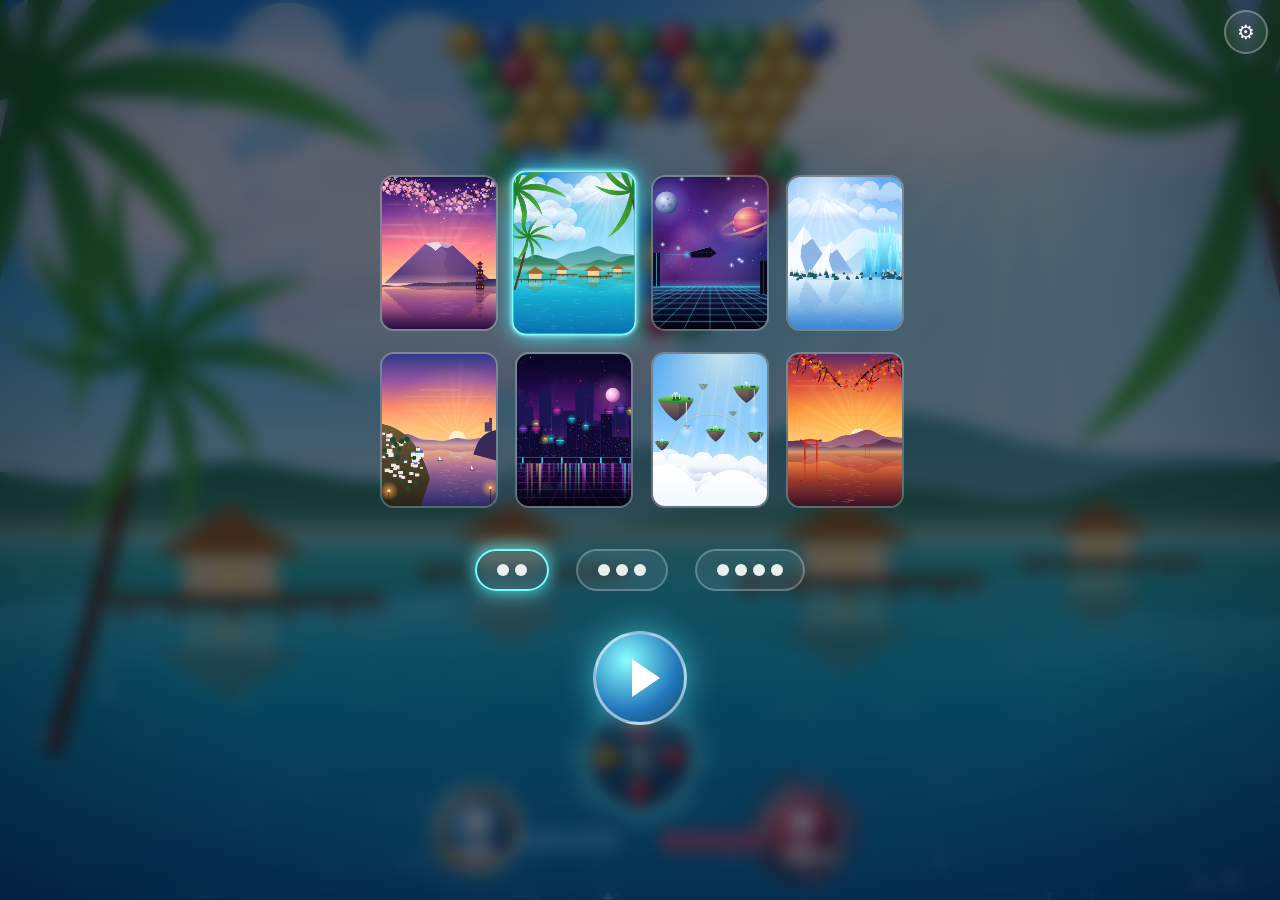
==== commit dd87959a: "Bubble Arena: mira dinâmica, avatares reais, cenários premium e render mais fluido Adiciona backend/" ====
--- a/backend/public/games/bubble/index.html
+++ b/backend/public/games/bubble/index.html
@@ -3,147 +3,30 @@
 <meta name="viewport" content="width=device-width,initial-scale=1,viewport-fit=cover">
 <title>Bubble Arena</title>
 <style>
-:root{box-sizing:border-box;padding-top:env(safe-area-inset-top,0px);padding-bottom:env(safe-area-inset-bottom,0px);--bg:#03101a;--fg:#fff;--cy:#5ef2ff;--pk:#ff5fc8;--yl:#ffd83a;--or:#ff8a1e;--pu:#6a2be0;--gn:#7dff9a;--ff:"Baloo 2","Fredoka","Nunito",ui-rounded,"SF Pro Rounded","Arial Rounded MT Bold","Trebuchet MS",system-ui,sans-serif}
-@media (prefers-color-scheme:dark){:root:not([data-theme="light"]){--bg:#03101a}}
-:root[data-theme="dark"]{--bg:#03101a}
+:root{box-sizing:border-box;padding-top:env(safe-area-inset-top,0px);padding-bottom:env(safe-area-inset-bottom,0px);--bg:#05060f;--fg:#fff}
+@media (prefers-color-scheme:dark){:root:not([data-theme="light"]){--bg:#05060f}}
+:root[data-theme="dark"]{--bg:#05060f}
 html{scroll-padding-top:env(safe-area-inset-top,0px)}
-html,body{height:100%;margin:0;background:var(--bg);color:var(--fg);overflow:hidden;font-family:var(--ff);-webkit-tap-highlight-color:transparent;-webkit-user-select:none;user-select:none}
+html,body{height:100%;margin:0;background:var(--bg);color:var(--fg);overflow:hidden;font-family:system-ui,sans-serif}
 #cv{position:fixed;inset:0;width:100%;height:100%;touch-action:none;display:block}
-
-/* ---------- Menu ---------- */
-#ov{position:fixed;inset:0;display:flex;flex-direction:column;align-items:center;justify-content:center;overflow:hidden;
- background:radial-gradient(120% 55% at 50% 0%,rgba(24,170,150,.34),transparent 62%),radial-gradient(95% 45% at 50% 100%,rgba(110,220,70,.2),transparent 66%),radial-gradient(60% 40% at 8% 58%,rgba(123,60,255,.26),transparent 70%),radial-gradient(60% 40% at 94% 40%,rgba(255,95,200,.16),transparent 70%),linear-gradient(180deg,rgba(2,16,24,.8),rgba(3,9,26,.88));
- backdrop-filter:blur(9px) saturate(1.25);-webkit-backdrop-filter:blur(9px) saturate(1.25)}
-/* scroll lives here so the decoration layer and the settings button stay put */
-.mw{position:absolute;inset:0;display:flex;overflow-x:hidden;overflow-y:auto;-webkit-overflow-scrolling:touch;scrollbar-width:none;
- padding:calc(env(safe-area-inset-top,0px) + 58px) 0 calc(env(safe-area-inset-bottom,0px) + 22px);box-sizing:border-box}
-.mw::-webkit-scrollbar{display:none}
-.mi{margin:auto;width:min(90vw,440px);display:flex;flex-direction:column;align-items:center;gap:clamp(10px,2.4vh,22px)}
-.mi>*{animation:rise .6s cubic-bezier(.2,.9,.3,1.25) both}
-.mi>:nth-child(2){animation-delay:.08s}.mi>:nth-child(3){animation-delay:.16s}.mi>:nth-child(4){animation-delay:.24s}
-
-/* floating bubbles + sparkles */
-.fx{position:absolute;inset:0;overflow:hidden;pointer-events:none}
-.fx span{position:absolute;bottom:-70px;width:var(--s,34px);height:var(--s,34px);border-radius:50%;opacity:.5;
- background:radial-gradient(circle at 32% 28%,#fff 0,rgba(255,255,255,.75) 9%,var(--c) 34%,var(--d) 100%);
- box-shadow:inset 0 -5px 10px rgba(0,0,0,.28),0 0 16px var(--c);animation:float var(--t,11s) linear infinite;animation-delay:var(--dl,0s)}
-.fx span:nth-child(1){left:5%;--s:38px;--c:#3aa8ff;--d:#0b3fb8;--t:12s}
-.fx span:nth-child(2){left:22%;--s:22px;--c:#ff6fc4;--d:#b3126f;--t:9s;--dl:-3s}
-.fx span:nth-child(3){left:41%;--s:30px;--c:#ffa63a;--d:#c44d00;--t:14s;--dl:-7s}
-.fx span:nth-child(4){left:63%;--s:18px;--c:#7dff9a;--d:#0d8a3a;--t:10s;--dl:-5s}
-.fx span:nth-child(5){left:78%;--s:42px;--c:#ff6fc4;--d:#b3126f;--t:15s;--dl:-9s}
-.fx span:nth-child(6){left:90%;--s:26px;--c:#3aa8ff;--d:#0b3fb8;--t:11s;--dl:-1s}
-.fx span:nth-child(7){left:52%;--s:16px;--c:#c58bff;--d:#5a1fd0;--t:8s;--dl:-6s}
-.fx span:nth-child(8){left:13%;--s:20px;--c:#ffe03a;--d:#d47a00;--t:13s;--dl:-10s}
-.fx em{position:absolute;width:var(--s,16px);height:var(--s,16px);background:radial-gradient(circle,#fff 0,#fff6b0 45%,#ffd83a 100%);
- clip-path:polygon(50% 0,58% 42%,100% 50%,58% 58%,50% 100%,42% 58%,0 50%,42% 42%);animation:twinkle var(--t,2.6s) ease-in-out infinite;animation-delay:var(--dl,0s)}
-.fx em:nth-of-type(1){left:9%;top:17%;--s:20px}
-.fx em:nth-of-type(2){left:86%;top:13%;--s:26px;--dl:-.9s}
-.fx em:nth-of-type(3){left:70%;top:31%;--s:12px;--dl:-1.7s;--t:3.2s}
-.fx em:nth-of-type(4){left:18%;top:44%;--s:14px;--dl:-.4s;--t:3.4s}
-.fx em:nth-of-type(5){left:91%;top:60%;--s:18px;--dl:-2.1s}
-.fx em:nth-of-type(6){left:6%;top:76%;--s:14px;--dl:-1.2s;--t:2.2s}
-.fx em:nth-of-type(7){left:80%;top:88%;--s:20px;--dl:-.6s;--t:3s}
-
-/* logo */
-.lw{position:relative;display:flex;flex-direction:column;align-items:center;padding:0 6px}
-.lg{position:relative;z-index:1;display:flex;justify-content:center;font:900 clamp(46px,min(21vw,13.5vh),104px)/1.05 var(--ff);letter-spacing:.01em;
- filter:drop-shadow(0 0 1.5px #ffd0ff) drop-shadow(0 0 12px rgba(255,80,210,.85)) drop-shadow(0 7px 10px rgba(10,0,50,.6))}
-.lg b{position:relative;display:inline-block;font-weight:900;color:transparent;animation:bob 2.8s ease-in-out infinite;animation-delay:calc(var(--i,0)*.13s)}
-.lg b::before,.lg b::after{content:attr(data-c);position:absolute;left:0;top:0}
-.lg b::before{color:var(--pu);-webkit-text-stroke:.26em var(--pu);text-shadow:0 .07em 0 #3a0f96}
-.lg b::after{background:linear-gradient(180deg,#fffbd0 0%,#ffe84a 26%,#ffc21f 55%,#ff8a1e 82%,#f2600f 100%);-webkit-background-clip:text;background-clip:text;color:transparent;-webkit-text-stroke:.035em #fff3a0}
-.lg b:nth-child(2){--i:1}.lg b:nth-child(3){--i:2}.lg b:nth-child(4){--i:3}.lg b:nth-child(5){--i:4}.lg b:nth-child(6){--i:5}
-.ob{position:absolute;width:var(--s);height:var(--s);border-radius:50%;background:radial-gradient(circle at 32% 26%,#fff 0,rgba(255,255,255,.8) 8%,var(--c) 36%,var(--d) 100%);
- box-shadow:inset 0 -6px 12px rgba(0,0,0,.3),0 0 18px var(--c);animation:bob 3.4s ease-in-out infinite}
-.ob:nth-of-type(1){--s:clamp(30px,11vmin,54px);--c:#3aa8ff;--d:#0b3fb8;left:24%;top:-14%}
-.ob:nth-of-type(2){--s:clamp(34px,12vmin,60px);--c:#ff6fc4;--d:#b3126f;left:-3%;top:46%;animation-delay:-1.1s}
-.ob:nth-of-type(3){--s:clamp(26px,9vmin,46px);--c:#ff6fc4;--d:#b3126f;right:24%;top:-10%;animation-delay:-.6s}
-.ob:nth-of-type(4){--s:clamp(26px,9vmin,46px);--c:#ffa63a;--d:#c44d00;right:0;top:50%;animation-delay:-1.9s}
-.tg{position:relative;z-index:1;margin-top:-.2em;padding:3px 16px 3px 22px;border-radius:99px;font:900 clamp(11px,3.4vmin,15px)/1.5 var(--ff);letter-spacing:.42em;color:#eaffff;
- background:linear-gradient(90deg,rgba(94,242,255,.28),rgba(255,95,200,.28));border:1px solid rgba(255,255,255,.4);box-shadow:0 0 16px rgba(94,242,255,.55),inset 0 1px 0 rgba(255,255,255,.4);text-shadow:0 0 8px var(--cy)}
-
-/* glass cards */
-.cd{box-sizing:border-box;width:100%;padding:clamp(9px,1.6vh,14px) 14px clamp(11px,1.9vh,16px);border-radius:24px;position:relative;
- background:linear-gradient(160deg,rgba(255,255,255,.17),rgba(255,255,255,.05) 45%,rgba(94,242,255,.07));border:1px solid rgba(255,255,255,.24);
- box-shadow:inset 0 1px 0 rgba(255,255,255,.4),inset 0 -1px 0 rgba(0,0,0,.25),0 14px 34px rgba(0,0,0,.45)}
-.lb{display:flex;align-items:center;gap:8px;margin:0 2px clamp(6px,1.2vh,10px);font:800 12px/1 var(--ff);letter-spacing:.2em;text-transform:uppercase;color:#d8fbff;text-shadow:0 0 10px rgba(94,242,255,.7)}
-.lb::before{content:"";width:9px;height:9px;border-radius:50%;background:radial-gradient(circle at 35% 30%,#fff,var(--cy) 55%,#0a7fa0);box-shadow:0 0 10px var(--cy)}
-.lb::after{content:"";flex:1;height:1px;background:linear-gradient(90deg,rgba(94,242,255,.55),transparent)}
-
-#th{display:grid;grid-template-columns:repeat(4,1fr);gap:clamp(7px,2.2vmin,12px);width:min(100%,50vh);margin:0 auto}
-#th canvas{width:100%;height:clamp(48px,10.5vh,112px);object-fit:cover;border-radius:14px;border:2px solid rgba(255,255,255,.22);cursor:pointer;transition:transform .22s cubic-bezier(.2,.9,.3,1.4),box-shadow .22s,border-color .22s,filter .22s;display:block;box-sizing:border-box;filter:saturate(.8) brightness(.8);box-shadow:0 4px 10px rgba(0,0,0,.4)}
-#th canvas:active{transform:scale(.94)}
-#th canvas.on{border-color:#fff;filter:none;box-shadow:0 0 0 2px var(--cy),0 0 22px var(--cy),0 0 44px rgba(94,242,255,.45);transform:translateY(-3px) scale(1.07)}
-
-#np{display:flex;gap:clamp(8px,2.6vmin,14px);width:100%}
-.n{flex:1;display:flex;flex-wrap:wrap;align-items:center;justify-content:center;gap:5px;padding:9px 6px 10px;border-radius:18px;border:1.5px solid rgba(255,255,255,.22);
- background:linear-gradient(180deg,rgba(255,255,255,.12),rgba(255,255,255,.03));box-shadow:inset 0 1px 0 rgba(255,255,255,.3);cursor:pointer;transition:transform .2s cubic-bezier(.2,.9,.3,1.4),box-shadow .2s,border-color .2s,background .2s}
-.n:active{transform:scale(.94)}
-.n b{flex:0 0 100%;text-align:center;font:900 clamp(18px,5.4vmin,24px)/1 var(--ff);color:rgba(255,255,255,.75);transition:.2s}
-.n i{width:12px;height:12px;border-radius:50%;background:radial-gradient(circle at 32% 28%,#fff 0,var(--c,#9cf) 42%,var(--d,#27b) 100%);box-shadow:inset 0 -2px 3px rgba(0,0,0,.3);opacity:.75;transition:.2s}
-.n i:nth-of-type(1){--c:#4db4ff;--d:#0b3fb8}.n i:nth-of-type(2){--c:#ff6fc4;--d:#b3126f}.n i:nth-of-type(3){--c:#ffb04a;--d:#c44d00}.n i:nth-of-type(4){--c:#7dff9a;--d:#0d8a3a}
-.n.on{border-color:#fff;background:linear-gradient(180deg,rgba(94,242,255,.38),rgba(123,60,255,.3));box-shadow:inset 0 1px 0 rgba(255,255,255,.55),0 0 0 2px rgba(94,242,255,.55),0 0 22px rgba(94,242,255,.7);transform:translateY(-2px)}
-.n.on b{color:#fff;text-shadow:0 0 12px var(--cy)}
-.n.on i{opacity:1;box-shadow:inset 0 -2px 3px rgba(0,0,0,.3),0 0 8px var(--c)}
-
-/* play button */
-.gw{display:flex;flex-direction:column;align-items:center;gap:clamp(6px,1.4vh,12px);margin-top:clamp(2px,1vh,10px)}
-#go{width:clamp(78px,min(25vw,14vh),112px);aspect-ratio:1;border-radius:50%;border:4px solid #fff6c0;box-sizing:border-box;position:relative;cursor:pointer;
- background:radial-gradient(circle at 34% 26%,#fffbd0 0,#ffe84a 20%,#ffb11f 56%,#f2600f 100%);
- box-shadow:inset 0 -9px 16px rgba(170,50,0,.55),inset 0 5px 10px rgba(255,255,255,.6),0 0 0 6px rgba(255,190,60,.2),0 0 40px rgba(255,190,60,.85),0 10px 22px rgba(0,0,0,.5);
- animation:pulse 1.7s ease-in-out infinite;transition:filter .15s}
-#go:active{filter:brightness(1.2);animation-play-state:paused}
-#go::before{content:"";position:absolute;inset:-12px;border-radius:50%;border:2px solid rgba(255,225,110,.9);animation:ring 1.7s ease-out infinite;pointer-events:none}
-#go::after{content:"";position:absolute;left:50%;top:50%;width:36%;height:42%;transform:translate(-38%,-50%);background:#fff;clip-path:polygon(4% 0,100% 50%,4% 100%,0 92%,0 8%)}
-#go.setup{border-color:#d9ffe6;background:radial-gradient(circle at 34% 26%,#eafff0 0,#7dff9a 22%,#19c463 58%,#067a3c 100%);box-shadow:inset 0 -9px 16px rgba(0,80,40,.55),inset 0 5px 10px rgba(255,255,255,.6),0 0 0 6px rgba(125,255,154,.2),0 0 40px rgba(125,255,154,.8),0 10px 22px rgba(0,0,0,.5)}
-#go.setup::before{border-color:rgba(160,255,190,.9)}
-#go.setup::after{width:50%;height:44%;transform:translate(-50%,-50%);clip-path:polygon(0 54%,14% 40%,36% 62%,86% 8%,100% 22%,36% 92%)}
-.gl{font:900 clamp(14px,4.4vmin,18px)/1 var(--ff);letter-spacing:.3em;padding-left:.3em;color:#fff7c8;text-shadow:0 0 12px rgba(255,190,60,.95),0 2px 0 rgba(120,40,0,.7)}
-.gl::after{content:"JOGAR"}
-#go.setup+.gl{color:#e2ffea;text-shadow:0 0 12px rgba(125,255,154,.95),0 2px 0 rgba(0,70,30,.7)}
-#go.setup+.gl::after{content:"GUARDAR"}
-
-/* ---------- Buttons ---------- */
-button{font:800 15px var(--ff);color:#fff;border:1.5px solid rgba(255,255,255,.3);background:linear-gradient(180deg,rgba(255,255,255,.18),rgba(255,255,255,.05));border-radius:26px;padding:12px 18px;cursor:pointer;transition:.15s;-webkit-tap-highlight-color:transparent;box-shadow:inset 0 1px 0 rgba(255,255,255,.35)}button:active{transform:scale(.95)}
-#bCfg{position:absolute;top:calc(env(safe-area-inset-top,0px) + 10px);right:12px;width:44px;height:44px;padding:0;border-radius:50%;font-size:21px;line-height:1;display:flex;align-items:center;justify-content:center;z-index:2;
- border-color:rgba(94,242,255,.7);background:linear-gradient(160deg,rgba(94,242,255,.3),rgba(123,60,255,.28));box-shadow:inset 0 1px 0 rgba(255,255,255,.5),0 0 16px rgba(94,242,255,.55),0 6px 14px rgba(0,0,0,.4)}
-#bCfg:active{transform:scale(.9) rotate(60deg)}
-#cfgx,#netb{min-width:168px;padding:13px 26px;font-size:16px;letter-spacing:.06em;border:1.5px solid rgba(255,255,255,.7);color:#04222c;
- background:linear-gradient(180deg,#b8fbff 0%,#5ef2ff 45%,#2bb6e8 100%);box-shadow:inset 0 1px 0 rgba(255,255,255,.8),inset 0 -4px 8px rgba(0,90,130,.35),0 0 24px rgba(94,242,255,.65),0 8px 18px rgba(0,0,0,.45)}
-
-/* ---------- Settings + network sheets ---------- */
-#cfg,#net{position:fixed;inset:0;display:none;align-items:center;justify-content:center;flex-direction:column;gap:14px;
- background:radial-gradient(90% 50% at 50% 0%,rgba(24,170,150,.28),transparent 65%),radial-gradient(70% 45% at 50% 100%,rgba(123,60,255,.3),transparent 70%),rgba(2,10,22,.86);
- backdrop-filter:blur(12px) saturate(1.2);-webkit-backdrop-filter:blur(12px) saturate(1.2);z-index:30}#cfg.on,#net.on{display:flex;animation:fade .25s both}#net{z-index:40}
-#cfg.on>*,#net.on>*{animation:pop .38s cubic-bezier(.2,.9,.3,1.3) both}
-#cfgb{box-sizing:border-box;width:min(92vw,460px);max-height:74vh;overflow-y:auto;display:flex;flex-direction:column;gap:13px;padding:18px 16px;border-radius:26px;border:1px solid rgba(255,255,255,.26);
- background:linear-gradient(165deg,rgba(255,255,255,.16),rgba(255,255,255,.04) 40%,rgba(94,242,255,.07));box-shadow:inset 0 1px 0 rgba(255,255,255,.4),0 20px 50px rgba(0,0,0,.55),0 0 34px rgba(94,242,255,.16);scrollbar-width:thin;scrollbar-color:rgba(94,242,255,.5) transparent}
-#cfgb::-webkit-scrollbar{width:4px}#cfgb::-webkit-scrollbar-thumb{background:rgba(94,242,255,.5);border-radius:4px}
-#cfgb h2{margin:0 0 2px;font:900 24px/1.2 var(--ff);letter-spacing:.02em;text-align:center;background:linear-gradient(180deg,#fffbd0,#ffd83a 45%,#ff8a1e);-webkit-background-clip:text;background-clip:text;color:transparent;filter:drop-shadow(0 0 10px rgba(255,170,40,.55))}
-.cr{padding-top:11px;border-top:1px solid rgba(255,255,255,.1)}
-.cr label{display:block;font:800 11px var(--ff);letter-spacing:.14em;text-transform:uppercase;color:#c9f8ff;opacity:.9;margin-bottom:8px}
-.sg{display:flex;gap:7px;flex-wrap:wrap}.sg button{flex:1 1 auto;padding:9px 13px;font-size:13px;border-radius:16px;border-color:rgba(255,255,255,.2);background:rgba(255,255,255,.07)}
-.sg button.on{border-color:#fff;color:#04222c;background:linear-gradient(180deg,#b8fbff,#5ef2ff 55%,#2bb6e8);box-shadow:inset 0 1px 0 rgba(255,255,255,.8),0 0 16px rgba(94,242,255,.75)}
-#netc{box-sizing:border-box;display:flex;flex-direction:column;align-items:center;gap:12px;text-align:center;width:min(86vw,400px);padding:26px 20px 22px;border-radius:26px;border:1px solid rgba(255,255,255,.26);
- background:linear-gradient(165deg,rgba(255,255,255,.16),rgba(255,255,255,.04) 40%,rgba(94,242,255,.07));box-shadow:inset 0 1px 0 rgba(255,255,255,.4),0 20px 50px rgba(0,0,0,.55),0 0 34px rgba(94,242,255,.16)}
-#netc b{font:900 21px/1.25 var(--ff);text-shadow:0 0 14px rgba(94,242,255,.6)}#netc span{font:600 14px/1.45 var(--ff);opacity:.85}#netc span:empty{display:none}#netc button{margin-top:6px}
-.code{font:900 30px var(--ff);letter-spacing:6px;color:var(--cy);text-shadow:0 0 14px #4ef;-webkit-user-select:all;user-select:all}
-.sp{width:46px;height:46px;border-radius:50%;border:5px solid rgba(255,255,255,.14);border-top-color:var(--cy);border-right-color:var(--pk);box-shadow:0 0 18px rgba(94,242,255,.45);animation:spin .9s linear infinite}
-#toast{position:fixed;left:50%;bottom:calc(env(safe-area-inset-bottom,0px) + 18px);transform:translate(-50%,30px) scale(.9);opacity:0;max-width:86vw;box-sizing:border-box;padding:11px 18px;border-radius:22px;text-align:center;
- background:linear-gradient(180deg,rgba(20,44,66,.94),rgba(8,16,40,.94));border:1px solid rgba(94,242,255,.6);box-shadow:0 0 20px rgba(94,242,255,.4),0 8px 20px rgba(0,0,0,.5);font:700 13px var(--ff);pointer-events:none;transition:.3s cubic-bezier(.2,.9,.3,1.4);z-index:50}#toast.on{opacity:1;transform:translate(-50%,0) scale(1)}
-
-@keyframes spin{to{transform:rotate(360deg)}}
-@keyframes fade{from{opacity:0}}
-@keyframes pop{from{opacity:0;transform:translateY(18px) scale(.94)}}
-@keyframes rise{from{opacity:0;transform:translateY(22px) scale(.96)}}
-@keyframes bob{0%,100%{transform:translateY(0) rotate(0)}50%{transform:translateY(-7%) rotate(-2deg)}}
-@keyframes pulse{0%,100%{transform:scale(1)}50%{transform:scale(1.07)}}
-@keyframes ring{0%{transform:scale(.86);opacity:.9}100%{transform:scale(1.4);opacity:0}}
-@keyframes float{0%{transform:translate(0,0) scale(.85)}50%{transform:translate(18px,-55vh) scale(1)}100%{transform:translate(-10px,-112vh) scale(.9)}}
-@keyframes twinkle{0%,100%{transform:scale(.25) rotate(0);opacity:.15}50%{transform:scale(1) rotate(45deg);opacity:1}}
-@media (max-height:660px){.tg{display:none}.mw{padding-top:calc(env(safe-area-inset-top,0px) + 36px);padding-bottom:calc(env(safe-area-inset-bottom,0px) + 12px)}.lg{font-size:clamp(40px,min(18vw,10.5vh),72px)}.lb{font-size:11px}.n{padding:6px 6px 7px}#th canvas{height:clamp(44px,9.5vh,70px)}}
-@media (prefers-reduced-motion:reduce){*,*::before,*::after{animation:none!important;transition:none!important}}
+#ov{position:fixed;inset:0;display:flex;flex-direction:column;align-items:center;justify-content:center;gap:4.5vmin;background:rgba(3,6,20,.62);backdrop-filter:blur(8px);-webkit-backdrop-filter:blur(8px)}
+#th{display:grid;grid-template-columns:repeat(4,1fr);gap:2.4vmin;width:min(90vw,520px)}
+#th canvas{width:100%;aspect-ratio:3/4;border-radius:14px;border:2px solid rgba(255,255,255,.25);cursor:pointer;transition:.2s;display:block}
+#th canvas.on{border-color:#7ff;box-shadow:0 0 22px #4ef,0 0 4px #fff;transform:scale(1.06)}
+#np{display:flex;gap:3vmin}
+.n{display:flex;gap:6px;padding:13px 20px;border-radius:30px;border:2px solid rgba(255,255,255,.25);background:rgba(255,255,255,.07);cursor:pointer;transition:.2s}
+.n i{width:12px;height:12px;border-radius:50%;background:#fff;opacity:.9}
+.n.on{border-color:#7ff;box-shadow:0 0 18px #4ef;background:rgba(80,220,255,.18)}
+#go{width:88px;height:88px;border-radius:50%;border:3px solid rgba(255,255,255,.55);background:radial-gradient(circle at 35% 30%,#8ff,#27b 60%,#145);box-shadow:0 0 34px rgba(80,230,255,.6);cursor:pointer;position:relative}
+#go::after{content:"";position:absolute;left:36px;top:25px;border-left:28px solid #fff;border-top:19px solid transparent;border-bottom:19px solid transparent}
+button{font:700 15px system-ui;color:#fff;border:2px solid rgba(255,255,255,.3);background:rgba(255,255,255,.08);border-radius:26px;padding:12px 18px;cursor:pointer;transition:.15s}button:active{transform:scale(.95)}
+#cfg,#net{position:fixed;inset:0;display:none;align-items:center;justify-content:center;flex-direction:column;gap:14px;background:rgba(3,6,20,.84);backdrop-filter:blur(10px);-webkit-backdrop-filter:blur(10px);z-index:30}#cfg.on,#net.on{display:flex}#net{z-index:40}
+#cfgb{box-sizing:border-box;width:min(92vw,460px);max-height:78vh;overflow-y:auto;display:flex;flex-direction:column;gap:12px;padding:16px;border-radius:20px;border:1px solid rgba(255,255,255,.2);background:rgba(20,28,60,.7)}#cfgb h2{margin:0 0 4px;font:900 20px system-ui}
+.cr label{display:block;font:600 13px system-ui;opacity:.85;margin-bottom:6px}.sg{display:flex;gap:6px;flex-wrap:wrap}.sg button{padding:8px 13px;font-size:13px;border-radius:18px}.sg button.on{border-color:#7ff;background:rgba(80,220,255,.22);box-shadow:0 0 12px #4ef}
+#netc{display:flex;flex-direction:column;align-items:center;gap:10px;text-align:center;max-width:86vw}#netc b{font:900 20px system-ui}#netc span{font:500 14px/1.4 system-ui;opacity:.85}.code{font:900 30px system-ui;letter-spacing:6px;color:#7ff;text-shadow:0 0 14px #4ef;user-select:all}
+.sp{width:34px;height:34px;border-radius:50%;border:4px solid rgba(255,255,255,.2);border-top-color:#7ff;animation:spin 1s linear infinite}@keyframes spin{to{transform:rotate(360deg)}}
+#toast{position:fixed;left:50%;bottom:calc(env(safe-area-inset-bottom,0px) + 18px);transform:translate(-50%,30px);opacity:0;padding:10px 16px;border-radius:20px;background:rgba(10,16,40,.9);border:1px solid rgba(255,255,255,.25);font:600 13px system-ui;pointer-events:none;transition:.25s;z-index:50}#toast.on{opacity:1;transform:translate(-50%,0)}
+#bCfg{position:absolute;top:calc(env(safe-area-inset-top,0px) + 10px);right:12px;width:44px;height:44px;padding:0;border-radius:50%;font-size:20px;line-height:1;display:flex;align-items:center;justify-content:center}
 </style>
 <script>
 (function(){
@@ -176,16 +59,22 @@
 <script src="/games/shared/ga-net.js?v=2"></script>
 </head><body>
 <canvas id="cv"></canvas>
-<div id="ov"><div class="fx" aria-hidden="true"><span></span><span></span><span></span><span></span><span></span><span></span><span></span><span></span><em></em><em></em><em></em><em></em><em></em><em></em><em></em></div><div class="mw"><div class="mi"><div class="lw"><span class="ob"></span><span class="ob"></span><span class="ob"></span><span class="ob"></span><div class="lg" role="img" aria-label="Bubble"><b data-c="B">B</b><b data-c="u">u</b><b data-c="b">b</b><b data-c="b">b</b><b data-c="l">l</b><b data-c="e">e</b></div><div class="tg">ARENA</div></div><div class="cd"><div class="lb">Cenário</div><div id="th"></div></div><div class="cd"><div class="lb">Jogadores</div><div id="np"><div class="n"><b>2</b><i></i><i></i></div><div class="n"><b>3</b><i></i><i></i><i></i></div><div class="n"><b>4</b><i></i><i></i><i></i><i></i></div></div></div><div class="gw"><div id="go" role="button" aria-label="Jogar"></div><div class="gl" aria-hidden="true"></div></div></div></div><button id="bCfg" aria-label="Definições">⚙</button></div><div id="cfg"><div id="cfgb"></div><button id="cfgx">Fechar</button></div><div id="net"><div id="netc"></div></div><div id="toast"></div>
+<div id="ov"><div id="th"></div><div id="np"><div class="n"><i></i><i></i></div><div class="n"><i></i><i></i><i></i></div><div class="n"><i></i><i></i><i></i><i></i></div></div><div id="go"></div><button id="bCfg" aria-label="Definições">⚙</button></div><div id="cfg"><div id="cfgb"></div><button id="cfgx">Fechar</button></div><div id="net"><div id="netc"></div></div><div id="toast"></div>
 <script>
-const $=id=>document.getElementById(id),cv=$('cv'),x=cv.getContext('2d'),PI=Math.PI,FW=360,FH=720,R=14,RH=24.5,TY=34,SX=180,SY=579,RCX=180,RCY=606,RR=44;
+const $=id=>document.getElementById(id),cv=$('cv'),x=cv.getContext('2d',{alpha:false}),PI=Math.PI,FW=360,FH=720,R=14,RH=24.5,TY=34,SX=180,SY=579,RCX=180,RCY=606,RR=44;
 const rn=s=>()=>{s|=0;s=s+0x6D2B79F5|0;let t=Math.imul(s^s>>>15,1|s);t=t+Math.imul(t^t>>>7,61|t)^t;return((t^t>>>14)>>>0)/4294967296};
 const lg=(c,a,b,d,e,st)=>{const g=c.createLinearGradient(a,b,d,e);st.forEach(([o,k])=>g.addColorStop(o,k));return g};
 const rg=(c,a,b,r,st)=>{const g=c.createRadialGradient(a,b,0,a,b,r);st.forEach(([o,k])=>g.addColorStop(o,k));return g};
 const A=(c,a)=>`rgba(${c},${a})`,rnd=n=>Math.floor(Math.random()*n);
 function glow(c,X,Y,r,col,a=1){c.fillStyle=rg(c,X,Y,r,[[0,A(col,a)],[1,A(col,0)]]);c.fillRect(X-r,Y-r,2*r,2*r)}
-function ridge(c,w,h,y0,a,col,sd,f=6){const r=rn(sd),p=[r()*6,r()*6,r()*6];c.fillStyle=col;c.beginPath();c.moveTo(0,h);for(let i=0;i<=48;i++){const t=i/48;c.lineTo(t*w,y0-a*(.5+.3*Math.sin(t*f+p[0])+.15*Math.sin(t*f*2.3+p[1])+.08*Math.sin(t*f*5+p[2])))}c.lineTo(w,h);c.fill()}
-function cld(c,X,Y,s,col){c.fillStyle=col;for(let i=0;i<7;i++){c.beginPath();c.arc(X+(i-3)*s*.5,Y-Math.sin(i*1.7)*s*.22,s*(.5+.22*Math.sin(i*2.1)),0,7);c.fill()}}
+// brilhos em cache (sprites): evita criar gradientes a cada frame
+const GSC={};let GSN=0;
+function gl(X,Y,r,col,a=1){if(!(a>0)||!(r>0))return;let e=GSC[col];if(!e){if(GSN>80)return glow(x,X,Y,r,col,a);GSN++;e=GSC[col]=document.createElement('canvas');e.width=e.height=128;const g=e.getContext('2d');g.fillStyle=rg(g,64,64,64,[[0,A(col,1)],[1,A(col,0)]]);g.fillRect(0,0,128,128)}const o=x.globalAlpha;x.globalAlpha=o*Math.min(1,a);x.drawImage(e,X-r,Y-r,2*r,2*r);x.globalAlpha=o}
+function ridge(c,w,h,y0,a,col,sd,f=6){const r=rn(sd),p=[r()*6,r()*6,r()*6];c.fillStyle=col;c.beginPath();c.moveTo(0,h);for(let i=0;i<=48;i++){const t=i/48;c.lineTo(t*w,y0-a*(.5+.3*Math.sin(t*f+p[0])+.15*Math.sin(t*f*2.3+p[1])+.08*Math.sin(t*f*5+p[2])))}c.lineTo(w,h);c.fill();c.fillStyle=lg(c,0,y0-a,0,y0,[[0,'rgba(255,255,255,0)'],[1,'rgba(255,255,255,.2)']]);c.fill()}
+// nuvem com volume: um único sprite sombreado, reutilizado em todas as escalas
+let CLS=null;
+function cld(c,X,Y,s,col){if(!CLS){const q=256,ox=q*2.25;CLS=document.createElement('canvas');CLS.width=q*4.5;CLS.height=q*2;const g=CLS.getContext('2d');g.fillStyle='#fff';for(let i=0;i<7;i++){g.beginPath();g.arc(ox+(i-3)*q*.5,q-Math.sin(i*1.7)*q*.22,q*(.5+.22*Math.sin(i*2.1)),0,7);g.fill()}g.globalCompositeOperation='source-atop';g.fillStyle=lg(g,0,q*.2,0,q*1.8,[[0,'#fff'],[.5,'#f3f8ff'],[1,'#b4c9ea']]);g.fillRect(0,0,q*4.5,q*2)}
+const al=+((/,\s*([\d.]+)\)$/.exec(col)||[0,1])[1]);c.save();c.globalAlpha*=al;c.imageSmoothingQuality='high';c.drawImage(CLS,X-s*2.25,Y-s,s*4.5,s*2);c.restore()}
 function stars(c,w,h,n,sd,my){const r=rn(sd);for(let i=0;i<n;i++){c.globalAlpha=.3+r()*.7;c.fillStyle='#fff';c.beginPath();c.arc(r()*w,r()*h*my,(.4+r()*r()*1.8)*w/700,0,7);c.fill()}c.globalAlpha=1}
 function pag(c,X,Y,s,col){for(let i=0;i<4;i++){const b=s*(1-.15*i),Ry=Y-i*s*.78;c.fillStyle=col;c.fillRect(X-b*.45,Ry-s*.5,b*.9,s*.5);c.fillStyle='rgba(255,200,100,.9)';for(let k=-1;k<=1;k++)c.fillRect(X+k*b*.25-s*.04,Ry-s*.38,s*.08,s*.2);c.fillStyle=col;c.beginPath();c.moveTo(X-b*.85,Ry-s*.46);c.quadraticCurveTo(X-b*.3,Ry-s*.5,X,Ry-s*.82);c.quadraticCurveTo(X+b*.3,Ry-s*.5,X+b*.85,Ry-s*.46);c.quadraticCurveTo(X,Ry-s*.4,X-b*.85,Ry-s*.46);c.fill()}c.fillRect(X-s*.02,Y-3.1*s-s*.9,s*.04,s*.4)}
 function bran(c,X0,Y0,X1,Y1,cx,cy,n,cols,sd,u,bark,mp){const r=rn(sd),B=t=>[(1-t)*(1-t)*X0+2*t*(1-t)*cx+t*t*X1,(1-t)*(1-t)*Y0+2*t*(1-t)*cy+t*t*Y1];c.strokeStyle=bark;c.lineCap='round';c.lineWidth=u*14;c.beginPath();c.moveTo(X0,Y0);c.quadraticCurveTo(cx,cy,X1,Y1);c.stroke();c.lineWidth=u*6;for(let i=0;i<6;i++){const[bx,by]=B(.2+i*.13);c.beginPath();c.moveTo(bx,by);c.quadraticCurveTo(bx+u*40,by+u*(i%2?60:-40),bx+u*(r()*120-20),by+u*r()*120);c.stroke()}
@@ -193,30 +82,39 @@
 for(let i=0;i<5;i++)glow(c,B(r())[0]+u*(r()*120-40),B(r())[1]+u*r()*90,u*(30+r()*40),cols[0],.18)}
 function palm(c,X,Y,u,d){c.strokeStyle='#5a3a1e';c.lineWidth=u*18;c.lineCap='round';c.beginPath();c.moveTo(X,Y);c.quadraticCurveTo(X-d*u*40,Y+u*200,X-d*u*110,Y+u*430);c.stroke();for(let i=0;i<9;i++){c.save();c.translate(X,Y);c.rotate(-PI*.95+i*PI*.2-.1);const L=u*(170+(i%3)*30);c.fillStyle=lg(c,0,0,L,0,[[0,'#1f7a2a'],[1,'#58c040']]);c.beginPath();c.moveTo(0,0);c.quadraticCurveTo(L*.5,-L*.28,L,L*.12);c.quadraticCurveTo(L*.5,-L*.06,0,u*8);c.fill();c.restore()}}
 function tor(c,X,Y,s){c.fillStyle='#d02a1a';c.fillRect(X-s*.34,Y-s,s*.07,s);c.fillRect(X+s*.27,Y-s,s*.07,s);c.beginPath();c.moveTo(X-s*.55,Y-s*1.02);c.quadraticCurveTo(X,Y-s*1.12,X+s*.55,Y-s*1.02);c.lineTo(X+s*.5,Y-s*.95);c.quadraticCurveTo(X,Y-s*1.04,X-s*.5,Y-s*.95);c.fill();c.fillRect(X-s*.4,Y-s*.82,s*.8,s*.05);c.fillStyle='#1a0a10';c.fillRect(X-s*.56,Y-s*1.06,s*.12,s*.04);c.fillRect(X+s*.44,Y-s*1.06,s*.12,s*.04);c.globalAlpha=.3;c.fillStyle='#d02a1a';c.fillRect(X-s*.34,Y,s*.07,s*.6);c.fillRect(X+s*.27,Y,s*.07,s*.6);c.globalAlpha=1}
+// cenários: reflexo espelhado na água (ondulado, a esbater), raios de luz, neblina e bloom suave
+function refl(c,w,h,y0,hg,al,k=1){const e=c.canvas;y0=Math.round(y0);hg=Math.ceil(hg);if(!e||hg<2)return;const t=document.createElement('canvas');t.width=w;t.height=hg;const g=t.getContext('2d'),bh=Math.max(1,Math.round(h/700)),u=Math.min(w,h)/700,pd=Math.ceil(u*6)+1;
+for(let y=0;y<hg;y+=bh){const q=y/hg,sy=Math.round(y0-bh-y*k);if(sy<0)break;g.drawImage(e,0,sy,w,bh,Math.sin(62*Math.pow(q,.6))*u*(1+5*q)-pd,y,w+2*pd,bh)}
+g.globalCompositeOperation='destination-in';g.fillStyle=lg(g,0,0,0,hg,[[0,A('0,0,0',al)],[.7,A('0,0,0',al*.3)],[1,'rgba(0,0,0,0)']]);g.fillRect(0,0,w,hg);c.drawImage(t,0,y0)}
+function rays(c,X,Y,L,n,col,al,sd,a0,a1){const r=rn(sd);c.save();c.globalCompositeOperation='lighter';for(let i=0;i<n;i++){const a=a0+(a1-a0)*(i+.1+r()*.8)/n,wd=.018+r()*.05,l=L*(.55+r()*.45);c.fillStyle=lg(c,X,Y,X+Math.cos(a)*l,Y+Math.sin(a)*l,[[0,A(col,al*(.4+r()*.6))],[1,A(col,0)]]);c.beginPath();c.moveTo(X,Y);c.lineTo(X+Math.cos(a-wd)*l,Y+Math.sin(a-wd)*l);c.lineTo(X+Math.cos(a+wd)*l,Y+Math.sin(a+wd)*l);c.fill()}c.restore()}
+function haze(c,w,y,hg,col,al){c.fillStyle=lg(c,0,y-hg,0,y+hg,[[0,A(col,0)],[.5,A(col,al)],[1,A(col,0)]]);c.fillRect(0,y-hg,w,2*hg)}
+const BL=[.5,.34,.6,.24,.48,.7,.22,.48];
+function grade(c,w,h,bl){const sw=Math.max(16,w>>3),sh=Math.max(16,h>>3),mk=()=>{const e=document.createElement('canvas');e.width=sw;e.height=sh;return e},a=mk(),g=a.getContext('2d'),b=mk(),q=b.getContext('2d');g.imageSmoothingQuality='high';g.drawImage(c.canvas,0,0,sw,sh);g.globalCompositeOperation='multiply';g.drawImage(a,0,0);g.drawImage(a,0,0);
+if('filter'in q)q.filter='blur(2px)';q.drawImage(a,0,0);c.save();c.globalCompositeOperation='screen';c.globalAlpha=bl;c.imageSmoothingQuality='high';c.drawImage(b,0,0,w,h);c.restore()}
 const SCN=[
-(c,w,h)=>{const u=Math.min(w,h)/700,r=rn(11);c.fillStyle=lg(c,0,0,0,h*.72,[[0,'#220f55'],[.35,'#7a3a9a'],[.62,'#ff6f8a'],[.84,'#ffb27a'],[1,'#ffe2ac']]);c.fillRect(0,0,w,h);stars(c,w,h,90,3,.4);glow(c,w*.5,h*.62,Math.max(w,h)*.55,'255,160,150',.6);glow(c,w*.5,h*.64,u*190,'255,236,190',.9);
-c.fillStyle=lg(c,0,h*.4,0,h*.7,[[0,'#7a58a8'],[1,'#3a2868']]);c.beginPath();c.moveTo(w*.02,h*.7);c.lineTo(w*.38,h*.44);c.quadraticCurveTo(w*.5,h*.41,w*.62,h*.45);c.lineTo(w*.98,h*.7);c.fill();c.fillStyle='rgba(255,236,244,.92)';c.beginPath();c.moveTo(w*.38,h*.44);c.quadraticCurveTo(w*.5,h*.41,w*.62,h*.45);c.lineTo(w*.57,h*.47);c.lineTo(w*.52,h*.455);c.lineTo(w*.47,h*.485);c.lineTo(w*.43,h*.46);c.fill();
+(c,w,h)=>{const u=Math.min(w,h)/700,r=rn(11);c.fillStyle=lg(c,0,0,0,h*.72,[[0,'#220f55'],[.35,'#7a3a9a'],[.62,'#ff6f8a'],[.84,'#ffb27a'],[1,'#ffe2ac']]);c.fillRect(0,0,w,h);stars(c,w,h,90,3,.4);glow(c,w*.5,h*.62,Math.max(w,h)*.55,'255,160,150',.6);glow(c,w*.5,h*.64,u*190,'255,236,190',.9);rays(c,w*.5,h*.64,Math.max(w,h)*.62,16,'255,214,180',.08,21,PI,2*PI);{const q=rn(101);for(let i=0;i<8;i++){c.save();c.translate(w*q(),h*(.16+q()*.3));c.scale(1,.045+q()*.03);glow(c,0,0,u*(90+q()*190),'255,214,220',.22+q()*.2);c.restore()}}
+c.fillStyle=lg(c,0,h*.4,0,h*.7,[[0,'#7a58a8'],[1,'#3a2868']]);c.beginPath();c.moveTo(w*.02,h*.7);c.lineTo(w*.38,h*.44);c.quadraticCurveTo(w*.5,h*.41,w*.62,h*.45);c.lineTo(w*.98,h*.7);c.fill();c.fillStyle='rgba(255,236,244,.92)';c.beginPath();c.moveTo(w*.38,h*.44);c.quadraticCurveTo(w*.5,h*.41,w*.62,h*.45);c.lineTo(w*.57,h*.47);c.lineTo(w*.52,h*.455);c.lineTo(w*.47,h*.485);c.lineTo(w*.43,h*.46);c.fill();c.fillStyle='rgba(44,18,96,.3)';c.beginPath();c.moveTo(w*.5,h*.4275);c.lineTo(w*.62,h*.45);c.lineTo(w*.98,h*.7);c.lineTo(w*.6,h*.7);c.lineTo(w*.545,h*.57);c.lineTo(w*.57,h*.5);c.closePath();c.fill();haze(c,w,h*.7,h*.06,'255,196,196',.5);
 glow(c,w*.5,h*.7,w*.5,'255,170,170',.35);ridge(c,w,h,h*.72,h*.05,'#2e1a50',5,4);for(let i=0;i<80;i++){c.fillStyle=A('255,222,140',.4+r()*.6);c.fillRect(r()*w,h*(.69+r()*.03),u*2,u*2)}
-c.fillStyle=lg(c,0,h*.72,0,h,[[0,'#ff9a8c'],[.4,'#a04a8c'],[1,'#26103f']]);c.fillRect(0,h*.72,w,h*.28);for(let i=0;i<50;i++){c.fillStyle=A('255,232,200',.08+r()*.2);c.fillRect(w*(.4+r()*.2),h*(.73+r()*.22),u*(10+r()*60),u*1.6)}
-pag(c,w*.86,h*.74,u*56,'#3a1030');bran(c,-w*.02,h*.04,w*.5,h*.2,w*.2,-h*.02,260,['255,170,200','255,200,220','255,130,180'],7,u,'#3a1a30');bran(c,w*1.02,h*.02,w*.62,h*.16,w*.85,h*.1,140,['255,170,200','255,210,225'],8,u,'#3a1a30')},
-(c,w,h)=>{const u=Math.min(w,h)/700,r=rn(22);c.fillStyle=lg(c,0,0,0,h*.56,[[0,'#1385e6'],[.55,'#4cc0f4'],[1,'#c4efff']]);c.fillRect(0,0,w,h);glow(c,w*.8,h*.08,Math.max(w,h)*.45,'255,255,235',.8);for(let i=0;i<9;i++)cld(c,w*r(),h*(.08+r()*.32),u*(50+r()*70),A('255,255,255',.5+r()*.4));
-ridge(c,w,h,h*.56,h*.1,'#4aa0a8',3,5);ridge(c,w,h,h*.59,h*.09,'#1f7a58',8,7);c.fillStyle=lg(c,0,h*.58,0,h,[[0,'#38e0e0'],[.35,'#14b8d4'],[1,'#0a70b0']]);c.fillRect(0,h*.6,w,h*.4);for(let i=0;i<170;i++){c.fillStyle=A('255,255,255',.08+r()*.25);c.fillRect(r()*w,h*(.61+r()*.39),u*(8+r()*40),u*1.4)}
-[[.18,.66,1],[.4,.63,.75],[.66,.64,.9],[.86,.62,.65]].forEach(([a,b,s])=>{const X=w*a,Y=h*b,k=u*60*s;c.fillStyle='#6a4a2a';c.fillRect(X-k*1.6,Y,k*3.6,k*.12);for(let q=-2;q<=2;q++)c.fillRect(X+q*k*.7,Y,k*.07,k*.35);c.fillStyle='#ecd6a6';c.fillRect(X-k*.6,Y-k*.55,k*1.2,k*.55);c.fillStyle='#9a6a30';c.beginPath();c.moveTo(X-k,Y-k*.5);c.lineTo(X,Y-k*1.15);c.lineTo(X+k,Y-k*.5);c.fill();c.fillStyle='rgba(255,220,130,.9)';c.fillRect(X-k*.15,Y-k*.38,k*.3,k*.3)});
+c.fillStyle=lg(c,0,h*.72,0,h,[[0,'#ff9a8c'],[.4,'#a04a8c'],[1,'#26103f']]);c.fillRect(0,h*.72,w,h*.28);refl(c,w,h,h*.72,h*.22,.5);for(let i=0;i<50;i++){c.fillStyle=A('255,232,200',.08+r()*.2);c.fillRect(w*(.4+r()*.2),h*(.73+r()*.22),u*(10+r()*60),u*1.6)}
+c.save();c.translate(0,h*1.48);c.scale(1,-1);c.globalAlpha=.3;pag(c,w*.86,h*.74,u*56,'#3a1030');c.restore();pag(c,w*.86,h*.74,u*56,'#3a1030');bran(c,-w*.02,h*.04,w*.5,h*.2,w*.2,-h*.02,260,['255,170,200','255,200,220','255,130,180'],7,u,'#3a1a30');bran(c,w*1.02,h*.02,w*.62,h*.16,w*.85,h*.1,140,['255,170,200','255,210,225'],8,u,'#3a1a30')},
+(c,w,h)=>{const u=Math.min(w,h)/700,r=rn(22);c.fillStyle=lg(c,0,0,0,h*.56,[[0,'#1385e6'],[.55,'#4cc0f4'],[1,'#c4efff']]);c.fillRect(0,0,w,h);glow(c,w*.8,h*.08,Math.max(w,h)*.45,'255,255,235',.8);for(let i=0;i<9;i++)cld(c,w*r(),h*(.08+r()*.32),u*(50+r()*70),A('255,255,255',.5+r()*.4));rays(c,w*.8,h*.08,Math.max(w,h)*.75,12,'255,255,225',.07,31,PI*.38,PI*1.05);
+ridge(c,w,h,h*.56,h*.1,'#4aa0a8',3,5);ridge(c,w,h,h*.59,h*.09,'#1f7a58',8,7);haze(c,w,h*.6,h*.03,'225,255,250',.55);c.fillStyle=lg(c,0,h*.58,0,h,[[0,'#38e0e0'],[.35,'#14b8d4'],[1,'#0a70b0']]);c.fillRect(0,h*.6,w,h*.4);refl(c,w,h,h*.6,h*.17,.45);for(let i=0;i<170;i++){c.fillStyle=A('255,255,255',.08+r()*.25);c.fillRect(r()*w,h*(.61+r()*.39),u*(8+r()*40),u*1.4)}
+[[.18,.66,1],[.4,.63,.75],[.66,.64,.9],[.86,.62,.65]].forEach(([a,b,s])=>{const X=w*a,Y=h*b,k=u*60*s,hut=()=>{c.fillStyle='#6a4a2a';c.fillRect(X-k*1.6,Y,k*3.6,k*.12);for(let q=-2;q<=2;q++)c.fillRect(X+q*k*.7,Y,k*.07,k*.35);c.fillStyle='#ecd6a6';c.fillRect(X-k*.6,Y-k*.55,k*1.2,k*.55);c.fillStyle='#9a6a30';c.beginPath();c.moveTo(X-k,Y-k*.5);c.lineTo(X,Y-k*1.15);c.lineTo(X+k,Y-k*.5);c.fill();c.fillStyle='rgba(255,220,130,.9)';c.fillRect(X-k*.15,Y-k*.38,k*.3,k*.3)};c.save();c.translate(0,2*Y+k*.24);c.scale(1,-1);c.globalAlpha=.3;hut();c.restore();hut()});
 palm(c,w*.02,h*.1,u*1.3,1);palm(c,w*.98,h*.12,u*1.3,-1);palm(c,w*.12,h*.4,u*.7,1)},
-(c,w,h)=>{const u=Math.min(w,h)/700,r=rn(5),M=Math.max(w,h);c.fillStyle=lg(c,0,0,w,h,[[0,'#04021a'],[.5,'#1c0a52'],[1,'#07062a']]);c.fillRect(0,0,w,h);[[.3,.35,.5,'200,60,230',.4],[.72,.5,.45,'60,140,255',.38],[.5,.78,.5,'255,90,170',.28],[.12,.1,.35,'120,80,255',.4],[.88,.14,.35,'255,120,200',.3]].forEach(([a,b,s,k,l])=>glow(c,w*a,h*b,M*s,k,l));
+(c,w,h)=>{const u=Math.min(w,h)/700,r=rn(5),M=Math.max(w,h);c.fillStyle=lg(c,0,0,w,h,[[0,'#04021a'],[.5,'#1c0a52'],[1,'#07062a']]);c.fillRect(0,0,w,h);[[.3,.35,.5,'200,60,230',.4],[.72,.5,.45,'60,140,255',.38],[.5,.78,.5,'255,90,170',.28],[.12,.1,.35,'120,80,255',.4],[.88,.14,.35,'255,120,200',.3]].forEach(([a,b,s,k,l])=>glow(c,w*a,h*b,M*s,k,l));{const q=rn(202);for(let i=0;i<30;i++){const t=q();glow(c,w*(t*1.3-.15)+(q()-.5)*w*.2,h*(.66-t*.6)+(q()-.5)*h*.1,M*(.05+q()*.09),['150,110,255','255,120,210','90,170,255','255,200,160'][i%4],.07+q()*.09)}for(let i=0;i<300;i++){const t=q();c.fillStyle=A('255,255,255',.25+q()*.6);c.fillRect(w*(t*1.3-.15)+(q()+q()-1)*w*.16,h*(.66-t*.6)+(q()+q()-1)*h*.07,u*(.8+q()),u*(.8+q()))}}
 stars(c,w,h,420,9,1);for(let i=0;i<12;i++){const X=r()*w,Y=r()*h*.75;glow(c,X,Y,u*18,'200,220,255',.8);c.fillStyle='#fff';c.fillRect(X-u*9,Y-.5,u*18,1);c.fillRect(X-.5,Y-u*9,1,u*18)}
 const mx=w*.12,my=h*.17,mr=u*70;glow(c,mx,my,mr*2.2,'150,190,255',.4);c.fillStyle=rg(c,mx-mr*.3,my-mr*.3,mr*1.3,[[0,'#e8f0ff'],[.6,'#8a9ac8'],[1,'#3a4a80']]);c.beginPath();c.arc(mx,my,mr,0,7);c.fill();c.fillStyle='rgba(60,80,130,.35)';[[.3,.2,.2],[-.3,.3,.15],[.1,-.35,.12]].forEach(([a,b,s])=>{c.beginPath();c.arc(mx+a*mr,my+b*mr,s*mr,0,7);c.fill()});
-const qx=w*.84,qy=h*.3,pr=u*95,ring=(a0,a1,al)=>{c.save();c.translate(qx,qy);c.rotate(-.35);c.strokeStyle=lg(c,-pr*2,0,pr*2,0,[[0,'rgba(255,200,150,0)'],[.5,A('255,200,150',al)],[1,'rgba(255,160,200,0)']]);c.lineWidth=u*16;c.beginPath();c.ellipse(0,0,pr*1.9,pr*.45,0,a0,a1);c.stroke();c.restore()};ring(PI,2*PI,.85);glow(c,qx,qy,pr*2,'255,140,200',.35);c.fillStyle=rg(c,qx-pr*.4,qy-pr*.4,pr*1.5,[[0,'#ffd0a0'],[.45,'#e0608a'],[1,'#401a70']]);c.beginPath();c.arc(qx,qy,pr,0,7);c.fill();ring(0,PI,.95);
-c.fillStyle='#0a0a22';c.beginPath();c.moveTo(w*.3,h*.5);c.lineTo(w*.5,h*.46);c.lineTo(w*.56,h*.5);c.lineTo(w*.5,h*.53);c.lineTo(w*.34,h*.53);c.fill();glow(c,w*.3,h*.51,u*30,'80,200,255',.9);
-c.fillStyle=lg(c,0,h*.7,0,h,[[0,'#0d0a30'],[1,'#02020f']]);c.fillRect(0,h*.72,w,h*.28);c.strokeStyle='rgba(80,220,255,.8)';c.lineWidth=u*2;c.shadowColor='#4ef';c.shadowBlur=u*10;c.beginPath();c.moveTo(0,h*.72);c.lineTo(w,h*.72);for(let i=1;i<9;i++){const Y=h*(.72+.28*(i/9)**1.6);c.moveTo(0,Y);c.lineTo(w,Y)}for(let i=-6;i<=6;i++){c.moveTo(w*.5+i*u*30,h*.72);c.lineTo(w*.5+i*u*160,h)}c.stroke();c.shadowBlur=0;
+const qx=w*.84,qy=h*.3,pr=u*95,ring=(a0,a1,al)=>{c.save();c.translate(qx,qy);c.rotate(-.35);c.strokeStyle=lg(c,-pr*2,0,pr*2,0,[[0,'rgba(255,200,150,0)'],[.5,A('255,200,150',al)],[1,'rgba(255,160,200,0)']]);c.lineWidth=u*16;c.beginPath();c.ellipse(0,0,pr*1.9,pr*.45,0,a0,a1);c.stroke();c.restore()};ring(PI,2*PI,.85);glow(c,qx,qy,pr*2,'255,140,200',.35);c.fillStyle=rg(c,qx-pr*.4,qy-pr*.4,pr*1.5,[[0,'#ffd0a0'],[.45,'#e0608a'],[1,'#401a70']]);c.beginPath();c.arc(qx,qy,pr,0,7);c.fill();c.save();c.clip();for(let k=0;k<6;k++){c.fillStyle=A(k%2?'255,255,255':'60,10,90',.06+.02*(k%3));c.fillRect(qx-pr,qy-pr*.85+k*pr*.3,pr*2,pr*(.08+.05*(k%3)))}c.restore();c.strokeStyle='rgba(255,226,206,.55)';c.lineWidth=u*2.5;c.beginPath();c.arc(qx,qy,pr-u*1.2,PI*.95,PI*1.6);c.stroke();ring(0,PI,.95);
+c.fillStyle='#0a0a22';c.beginPath();c.moveTo(w*.3,h*.5);c.lineTo(w*.5,h*.46);c.lineTo(w*.56,h*.5);c.lineTo(w*.5,h*.53);c.lineTo(w*.34,h*.53);c.fill();glow(c,w*.3,h*.51,u*30,'80,200,255',.9);c.strokeStyle='rgba(120,220,255,.7)';c.lineWidth=u*1.6;c.beginPath();c.moveTo(w*.3,h*.5);c.lineTo(w*.5,h*.46);c.lineTo(w*.56,h*.5);c.stroke();for(let i=0;i<6;i++){c.fillStyle='rgba(255,214,140,.9)';c.fillRect(w*(.4+i*.022),h*.497,u*4,u*2.2)}c.fillStyle=lg(c,w*.3,0,w*.04,0,[[0,'rgba(120,220,255,.55)'],[1,'rgba(120,220,255,0)']]);c.fillRect(w*.04,h*.508,w*.26,u*4);
+c.fillStyle=lg(c,0,h*.7,0,h,[[0,'#0d0a30'],[1,'#02020f']]);c.fillRect(0,h*.72,w,h*.28);refl(c,w,h,h*.72,h*.24,.3);haze(c,w,h*.72,h*.045,'80,220,255',.3);c.strokeStyle='rgba(80,220,255,.8)';c.lineWidth=u*2;c.shadowColor='#4ef';c.shadowBlur=u*10;c.beginPath();c.moveTo(0,h*.72);c.lineTo(w,h*.72);for(let i=1;i<9;i++){const Y=h*(.72+.28*(i/9)**1.6);c.moveTo(0,Y);c.lineTo(w,Y)}for(let i=-6;i<=6;i++){c.moveTo(w*.5+i*u*30,h*.72);c.lineTo(w*.5+i*u*160,h)}c.stroke();c.shadowBlur=0;
 [[.0,.5],[.94,.55]].forEach(([a,b])=>{c.fillStyle='#07061c';c.fillRect(w*a,h*b,w*.06,h*.22);c.fillStyle='rgba(80,220,255,.9)';c.fillRect(w*a+w*.03,h*b,u*3,h*.22)})},
-(c,w,h)=>{const u=Math.min(w,h)/700,r=rn(33);c.fillStyle=lg(c,0,0,0,h*.6,[[0,'#5fa8f4'],[.55,'#a8d6ff'],[1,'#eef8ff']]);c.fillRect(0,0,w,h);glow(c,w*.3,h*.1,Math.max(w,h)*.4,'255,255,255',.8);for(let i=0;i<6;i++)cld(c,w*r(),h*(.06+r()*.2),u*(40+r()*60),A('255,255,255',.35+r()*.3));
-ridge(c,w,h,h*.5,h*.18,'#e4f2ff',2,4);ridge(c,w,h,h*.58,h*.14,'#b4d4f2',6,5);[[.14,.66,.3,.34],[.38,.64,.2,.22]].forEach(([a,b,s,t])=>{const X=w*a,Y=h*b,L=w*s,T=h*t;c.fillStyle='#f6fbff';c.beginPath();c.moveTo(X-L,Y);c.lineTo(X,Y-T);c.lineTo(X+L,Y);c.fill();c.fillStyle='#8cb4e4';c.beginPath();c.moveTo(X,Y-T);c.lineTo(X+L,Y);c.lineTo(X+L*.1,Y);c.lineTo(X-L*.1,Y-T*.4);c.fill();c.fillStyle='rgba(255,255,255,.85)';c.beginPath();c.moveTo(X-L*.25,Y-T*.75);c.lineTo(X,Y-T);c.lineTo(X+L*.25,Y-T*.75);c.lineTo(X,Y-T*.62);c.fill()});
+(c,w,h)=>{const u=Math.min(w,h)/700,r=rn(33);c.fillStyle=lg(c,0,0,0,h*.6,[[0,'#5fa8f4'],[.55,'#a8d6ff'],[1,'#eef8ff']]);c.fillRect(0,0,w,h);glow(c,w*.3,h*.1,Math.max(w,h)*.4,'255,255,255',.8);for(let i=0;i<6;i++)cld(c,w*r(),h*(.06+r()*.2),u*(40+r()*60),A('255,255,255',.35+r()*.3));rays(c,w*.3,h*.1,Math.max(w,h)*.8,12,'255,255,255',.08,41,PI*.12,PI*.88);c.strokeStyle='rgba(255,255,255,.4)';c.lineWidth=u*3;c.beginPath();c.arc(w*.3,h*.1,u*150,0,7);c.stroke();
+ridge(c,w,h,h*.5,h*.18,'#e4f2ff',2,4);ridge(c,w,h,h*.58,h*.14,'#b4d4f2',6,5);[[.14,.66,.3,.34],[.38,.64,.2,.22]].forEach(([a,b,s,t])=>{const X=w*a,Y=h*b,L=w*s,T=h*t;c.fillStyle='#f6fbff';c.beginPath();c.moveTo(X-L,Y);c.lineTo(X,Y-T);c.lineTo(X+L,Y);c.fill();c.fillStyle='#8cb4e4';c.beginPath();c.moveTo(X,Y-T);c.lineTo(X+L,Y);c.lineTo(X+L*.1,Y);c.lineTo(X-L*.1,Y-T*.4);c.fill();c.fillStyle='rgba(255,255,255,.85)';c.beginPath();c.moveTo(X-L*.25,Y-T*.75);c.lineTo(X,Y-T);c.lineTo(X+L*.25,Y-T*.75);c.lineTo(X,Y-T*.62);c.fill()});haze(c,w,h*.655,h*.05,'255,255,255',.6);
 glow(c,w*.84,h*.55,u*260,'110,230,255',.45);for(let i=0;i<26;i++){const X=w*(.64+r()*.34),Hh=h*(.07+.3*Math.max(0,1-Math.abs(X-w*.84)/(w*.3))*r()+.05),Wd=u*(12+r()*26),Y=h*.66;c.fillStyle=lg(c,X,Y-Hh,X,Y,[[0,'#f0ffff'],[.4,'#8ae8ff'],[1,'#2a9ae0']]);c.shadowColor='#6ef';c.shadowBlur=u*14;c.beginPath();c.moveTo(X-Wd,Y);c.lineTo(X+Wd*.1,Y-Hh);c.lineTo(X+Wd,Y);c.fill()}c.shadowBlur=0;
-c.fillStyle=lg(c,0,h*.66,0,h,[[0,'#cdeeff'],[1,'#3a86d0']]);c.fillRect(0,h*.66,w,h*.34);for(let i=0;i<14;i++){c.strokeStyle=A('255,255,255',.25);c.lineWidth=u;c.beginPath();c.moveTo(r()*w,h*(.7+r()*.3));c.lineTo(r()*w,h*(.7+r()*.3));c.stroke()}for(let i=0;i<90;i++){c.fillStyle=A('255,255,255',.4+r()*.5);c.fillRect(r()*w,h*(.67+r()*.33),u*2,u*2)}
+c.fillStyle=lg(c,0,h*.66,0,h,[[0,'#cdeeff'],[1,'#3a86d0']]);c.fillRect(0,h*.66,w,h*.34);refl(c,w,h,h*.66,h*.26,.45);for(let i=0;i<14;i++){c.strokeStyle=A('255,255,255',.25);c.lineWidth=u;c.beginPath();c.moveTo(r()*w,h*(.7+r()*.3));c.lineTo(r()*w,h*(.7+r()*.3));c.stroke()}for(let i=0;i<90;i++){c.fillStyle=A('255,255,255',.4+r()*.5);c.fillRect(r()*w,h*(.67+r()*.33),u*2,u*2)}
 for(let i=0;i<46;i++){const X=r()*w,Y=h*(.64+r()*.04),s=u*(10+r()*18);c.fillStyle='#1f5a6a';c.beginPath();c.moveTo(X,Y-s*2);c.lineTo(X-s*.6,Y);c.lineTo(X+s*.6,Y);c.fill();c.fillStyle='rgba(255,255,255,.8)';c.beginPath();c.moveTo(X,Y-s*2);c.lineTo(X-s*.3,Y-s);c.lineTo(X+s*.3,Y-s);c.fill()}},
 (c,w,h)=>{const u=Math.min(w,h)/700,r=rn(44);c.fillStyle=lg(c,0,0,0,h*.62,[[0,'#2c3a8a'],[.3,'#9a55a0'],[.56,'#ff8a6a'],[.8,'#ffc47a'],[1,'#ffe6aa']]);c.fillRect(0,0,w,h);for(let i=0;i<6;i++){c.fillStyle=A('255,170,140',.25);c.fillRect(w*r()*.4,h*(.18+r()*.3),w*(.3+r()*.5),u*(6+r()*10))}
-const sx=w*.66,sy=h*.56;glow(c,sx,sy,Math.max(w,h)*.5,'255,190,120',.7);c.fillStyle='#fff2c4';c.beginPath();c.arc(sx,sy,u*52,0,7);c.fill();ridge(c,w,h,h*.58,h*.06,'#8a5a8a',9,6);c.fillStyle=lg(c,0,h*.58,0,h,[[0,'#f6aa80'],[.35,'#a66a9a'],[1,'#2a2a6a']]);c.fillRect(0,h*.6,w,h*.4);
+const sx=w*.66,sy=h*.56;glow(c,sx,sy,Math.max(w,h)*.5,'255,190,120',.7);rays(c,sx,sy,Math.max(w,h)*.6,14,'255,214,160',.08,51,PI,2*PI);c.fillStyle='#fff2c4';c.beginPath();c.arc(sx,sy,u*52,0,7);c.fill();ridge(c,w,h,h*.58,h*.06,'#8a5a8a',9,6);haze(c,w,h*.6,h*.03,'255,206,160',.5);c.fillStyle=lg(c,0,h*.58,0,h,[[0,'#f6aa80'],[.35,'#a66a9a'],[1,'#2a2a6a']]);c.fillRect(0,h*.6,w,h*.4);refl(c,w,h,h*.6,h*.2,.45);
 for(let i=0;i<120;i++){c.fillStyle=A('255,230,170',.15+r()*.4);c.fillRect(sx+(r()-.5)*w*.2*(1+i/120),h*(.6+r()*.38),u*(6+r()*30),u*1.5)}
 c.fillStyle='#3a2a5a';c.beginPath();c.moveTo(w,h*.5);c.quadraticCurveTo(w*.86,h*.52,w*.82,h*.62);c.lineTo(w*.8,h*.66);c.lineTo(w,h*.7);c.fill();c.fillStyle='#4a3a6a';c.fillRect(w*.9,h*.45,u*30,h*.06);c.fillRect(w*.94,h*.42,u*18,h*.09);
 c.fillStyle=lg(c,0,h*.5,0,h,[[0,'#6a5a3a'],[1,'#2a2418']]);c.beginPath();c.moveTo(0,h*.46);c.quadraticCurveTo(w*.3,h*.5,w*.42,h*.82);c.lineTo(w*.34,h);c.lineTo(0,h);c.fill();
@@ -224,70 +122,82 @@
 for(let i=0;i<14;i++){c.fillStyle='#1f4a2a';c.beginPath();c.arc(w*r()*.3,h*(.55+r()*.35),u*(8+r()*10),0,7);c.fill()}
 [[.5,.7],[.78,.76]].forEach(([a,b])=>{c.fillStyle='#fff';c.beginPath();c.moveTo(w*a,h*b-u*26);c.lineTo(w*a+u*18,h*b);c.lineTo(w*a,h*b);c.fill();c.fillStyle='#3a2a4a';c.fillRect(w*a-u*10,h*b,u*34,u*5)});
 [[.06,.9],[.95,.88]].forEach(([a,b])=>{glow(c,w*a,h*b,u*60,'255,170,70',.8);c.fillStyle='#ffe0a0';c.beginPath();c.arc(w*a,h*b,u*9,0,7);c.fill();c.fillStyle='#2a1a1a';c.fillRect(w*a-u*2,h*b+u*8,u*4,h*.1)})},
-(c,w,h)=>{const u=Math.min(w,h)/700,r=rn(55),NC=['255,60,200','60,230,255','255,230,80','160,90,255'];c.fillStyle=lg(c,0,0,0,h*.75,[[0,'#070420'],[.5,'#2a0c5e'],[1,'#8a1a8e']]);c.fillRect(0,0,w,h);glow(c,w*.5,h*.62,Math.max(w,h)*.5,'255,70,200',.4);stars(c,w,h,60,4,.35);
-[[.6,'#1a1450',.05],[.68,'#0e0a34',0]].forEach(([yb,col,ex],L)=>{let X=0;while(X<w){const bw=u*(30+r()*50),bh=h*(.1+r()*.25+ex);c.fillStyle=col;c.fillRect(X,h*yb-bh,bw,bh+h*.1);for(let k=0;k<(L?26:12);k++){c.fillStyle=A(NC[Math.floor(r()*4)],.25+r()*.55);c.fillRect(X+r()*bw*.9,h*yb-bh+r()*bh,u*(L?3:2),u*(L?4:3))}if(r()<.35){const nc=NC[Math.floor(r()*4)];glow(c,X+bw/2,h*yb-bh+u*20,u*34,nc,.7);c.fillStyle=A(nc,.95);c.fillRect(X+bw*.2,h*yb-bh+u*12,bw*.6,u*5)}if(r()<.2){c.fillStyle='#0a0624';c.fillRect(X+bw/2,h*yb-bh-u*40,u*2,u*40);glow(c,X+bw/2,h*yb-bh-u*40,u*8,'255,50,50',1)}X+=bw+u*2}});
+(c,w,h)=>{const u=Math.min(w,h)/700,r=rn(55),NC=['255,60,200','60,230,255','255,230,80','160,90,255'];c.fillStyle=lg(c,0,0,0,h*.75,[[0,'#070420'],[.5,'#2a0c5e'],[1,'#8a1a8e']]);c.fillRect(0,0,w,h);glow(c,w*.5,h*.62,Math.max(w,h)*.5,'255,70,200',.4);stars(c,w,h,60,4,.35);{const mx=w*.84,my=h*.27,mr=u*44;glow(c,mx,my,mr*3.2,'255,150,220',.35);c.fillStyle=rg(c,mx-mr*.3,my-mr*.3,mr*1.4,[[0,'#fff0fa'],[.6,'#f0a8dc'],[1,'#a04a9a']]);c.beginPath();c.arc(mx,my,mr,0,7);c.fill()}rays(c,w*.22,h*.62,h*.62,3,'60,230,255',.1,61,PI*1.32,PI*1.62);rays(c,w*.8,h*.64,h*.6,3,'255,60,200',.1,62,PI*1.4,PI*1.7);
+[[.6,'#1a1450',.05],[.68,'#0e0a34',0]].forEach(([yb,col,ex],L)=>{let X=0;while(X<w){const bw=u*(30+r()*50),bh=h*(.1+r()*.25+ex);c.fillStyle=col;c.fillRect(X,h*yb-bh,bw,bh+h*.1);for(let k=0;k<(L?26:12);k++){c.fillStyle=A(NC[Math.floor(r()*4)],.25+r()*.55);c.fillRect(X+r()*bw*.9,h*yb-bh+r()*bh,u*(L?3:2),u*(L?4:3))}if(r()<.35){const nc=NC[Math.floor(r()*4)];glow(c,X+bw/2,h*yb-bh+u*20,u*34,nc,.7);c.fillStyle=A(nc,.95);c.fillRect(X+bw*.2,h*yb-bh+u*12,bw*.6,u*5)}if(r()<.2){c.fillStyle='#0a0624';c.fillRect(X+bw/2,h*yb-bh-u*40,u*2,u*40);glow(c,X+bw/2,h*yb-bh-u*40,u*8,'255,50,50',1)}X+=bw+u*2}if(!L)haze(c,w,h*.6,h*.13,'255,60,200',.2)});
 c.fillStyle='#0a0624';c.fillRect(0,h*.68,w,u*14);c.fillStyle='rgba(60,230,255,.9)';c.fillRect(0,h*.68,w,u*2);for(let X=u*30;X<w;X+=u*120)c.fillRect(X,h*.68,u*10,h*.06);
-c.fillStyle=lg(c,0,h*.72,0,h,[[0,'#150a40'],[1,'#05020f']]);c.fillRect(0,h*.72,w,h*.28);for(let i=0;i<46;i++){const X=r()*w,L=h*(.05+r()*.2),nc=NC[i%4];c.fillStyle=lg(c,0,h*.72,0,h*.72+L,[[0,A(nc,.55)],[1,A(nc,0)]]);c.fillRect(X,h*.72,u*(4+r()*10),L)}
+c.fillStyle=lg(c,0,h*.72,0,h,[[0,'#150a40'],[1,'#05020f']]);c.fillRect(0,h*.72,w,h*.28);refl(c,w,h,h*.72,h*.26,.34);for(let i=0;i<46;i++){const X=r()*w,L=h*(.05+r()*.2),nc=NC[i%4];c.fillStyle=lg(c,0,h*.72,0,h*.72+L,[[0,A(nc,.55)],[1,A(nc,0)]]);c.fillRect(X,h*.72,u*(4+r()*10),L)}
 c.strokeStyle='rgba(255,80,220,.5)';c.lineWidth=u*1.5;c.beginPath();for(let i=0;i<8;i++){const Y=h*(.72+.28*(i/8)**1.7);c.moveTo(0,Y);c.lineTo(w,Y)}for(let i=-8;i<=8;i++){c.moveTo(w*.5+i*u*25,h*.72);c.lineTo(w*.5+i*u*150,h)}c.stroke()},
-(c,w,h)=>{const u=Math.min(w,h)/700,r=rn(66);c.fillStyle=lg(c,0,0,0,h,[[0,'#3a9cf0'],[.55,'#94d2ff'],[1,'#f4fcff']]);c.fillRect(0,0,w,h);c.fillStyle='rgba(255,255,255,.12)';for(let i=0;i<5;i++){c.beginPath();c.moveTo(w*(.5+i*.1),0);c.lineTo(w*(.2+i*.15),h);c.lineTo(w*(.28+i*.15),h);c.fill()}
-const isl=(X,Y,s,sd,wf)=>{const q=rn(sd);c.fillStyle=lg(c,0,Y,0,Y+s*1.2,[[0,'#8a7258'],[1,'#3a3a52']]);c.beginPath();c.moveTo(X-s,Y);c.quadraticCurveTo(X-s*.7,Y+s*.7,X,Y+s*1.2);c.quadraticCurveTo(X+s*.7,Y+s*.7,X+s,Y);c.fill();if(wf){c.fillStyle=lg(c,0,Y,0,Y+s*1.8,[[0,'rgba(255,255,255,.9)'],[1,'rgba(255,255,255,0)']]);c.fillRect(X+s*.55,Y,s*.07,s*1.8)}c.fillStyle=lg(c,0,Y-s*.2,0,Y+s*.15,[[0,'#8ae05a'],[1,'#2a8a3a']]);c.beginPath();c.ellipse(X,Y,s,s*.2,0,0,7);c.fill();for(let k=0;k<6;k++){c.fillStyle='#1f6a34';c.beginPath();c.arc(X+(q()-.5)*s*1.6,Y-s*.05,s*(.06+q()*.06),0,7);c.fill()}c.fillStyle='#f4f4ee';[-.2,0,.2].forEach(o=>c.fillRect(X+o*s-s*.02,Y-s*.3,s*.04,s*.25));c.beginPath();c.arc(X,Y-s*.3,s*.14,PI,0);c.fill()};
-isl(w*.2,h*.3,u*110,1,1);isl(w*.82,h*.22,u*80,2,1);isl(w*.55,h*.5,u*60,3,0);isl(w*.08,h*.58,u*44,4,0);isl(w*.9,h*.52,u*50,5,1);for(let i=0;i<24;i++)cld(c,w*r(),h*(.72+r()*.3),u*(60+r()*90),A('255,255,255',.7+r()*.3));cld(c,w*.5,h,u*280,'#fff')},
-(c,w,h)=>{const u=Math.min(w,h)/700,r=rn(77),LC=['225,40,30','255,110,30','255,170,40','190,30,40'];c.fillStyle=lg(c,0,0,0,h*.62,[[0,'#5a2a6a'],[.3,'#d8483a'],[.62,'#ff9a3a'],[1,'#ffd884']]);c.fillRect(0,0,w,h);glow(c,w*.62,h*.55,Math.max(w,h)*.5,'255,200,100',.7);c.fillStyle='#fff0b8';c.beginPath();c.arc(w*.62,h*.55,u*56,0,7);c.fill();
-for(let i=0;i<7;i++){c.fillStyle=A('255,150,110',.25);c.fillRect(w*r()*.5,h*(.15+r()*.3),w*(.3+r()*.5),u*(5+r()*8))}ridge(c,w,h,h*.6,h*.1,'#8a4a6a',3,5);ridge(c,w,h,h*.63,h*.07,'#5a2a4a',12,7);c.fillStyle=lg(c,0,h*.62,0,h,[[0,'#ffb25a'],[.3,'#d0502e'],[1,'#3a1228']]);c.fillRect(0,h*.64,w,h*.36);
-for(let i=0;i<100;i++){c.fillStyle=A('255,210,140',.1+r()*.3);c.fillRect(w*(.5+(r()-.5)*.4),h*(.65+r()*.33),u*(8+r()*40),u*1.5)}tor(c,w*.2,h*.7,u*120);tor(c,w*.7,h*.64,u*40);
+(c,w,h)=>{const u=Math.min(w,h)/700,r=rn(66);c.fillStyle=lg(c,0,0,0,h,[[0,'#3a9cf0'],[.55,'#94d2ff'],[1,'#f4fcff']]);c.fillRect(0,0,w,h);c.fillStyle='rgba(255,255,255,.12)';for(let i=0;i<5;i++){c.beginPath();c.moveTo(w*(.5+i*.1),0);c.lineTo(w*(.2+i*.15),h);c.lineTo(w*(.28+i*.15),h);c.fill()}glow(c,w*.62,-h*.02,Math.max(w,h)*.55,'255,255,236',.75);{const rb=c.createRadialGradient(w*.5,h*.66,u*236,w*.5,h*.66,u*262);[[0,'rgba(150,90,255,0)'],[.2,'rgba(90,150,255,.2)'],[.45,'rgba(110,255,170,.2)'],[.65,'rgba(255,240,110,.22)'],[.85,'rgba(255,120,110,.2)'],[1,'rgba(255,90,90,0)']].forEach(([o,k])=>rb.addColorStop(o,k));c.fillStyle=rb;c.fillRect(0,h*.2,w,h*.46)}
+const isl=(X,Y,s,sd,wf)=>{const q=rn(sd);c.fillStyle=lg(c,0,Y,0,Y+s*1.2,[[0,'#8a7258'],[1,'#3a3a52']]);c.beginPath();c.moveTo(X-s,Y);c.quadraticCurveTo(X-s*.7,Y+s*.7,X,Y+s*1.2);c.quadraticCurveTo(X+s*.7,Y+s*.7,X+s,Y);c.fill();c.fillStyle='rgba(20,20,60,.22)';c.beginPath();c.moveTo(X+s*.1,Y);c.quadraticCurveTo(X+s*.3,Y+s*.75,X,Y+s*1.2);c.quadraticCurveTo(X+s*.7,Y+s*.7,X+s,Y);c.fill();if(wf){c.fillStyle=lg(c,0,Y,0,Y+s*1.8,[[0,'rgba(255,255,255,.9)'],[1,'rgba(255,255,255,0)']]);c.fillRect(X+s*.55,Y,s*.07,s*1.8);glow(c,X+s*.585,Y+s*1.75,s*.42,'255,255,255',.55)}c.fillStyle=lg(c,0,Y-s*.2,0,Y+s*.15,[[0,'#8ae05a'],[1,'#2a8a3a']]);c.beginPath();c.ellipse(X,Y,s,s*.2,0,0,7);c.fill();for(let k=0;k<6;k++){c.fillStyle='#1f6a34';c.beginPath();c.arc(X+(q()-.5)*s*1.6,Y-s*.05,s*(.06+q()*.06),0,7);c.fill()}c.fillStyle='#f4f4ee';[-.2,0,.2].forEach(o=>c.fillRect(X+o*s-s*.02,Y-s*.3,s*.04,s*.25));c.beginPath();c.arc(X,Y-s*.3,s*.14,PI,0);c.fill()};
+c.globalAlpha=.42;isl(w*.44,h*.2,u*30,7,0);isl(w*.7,h*.38,u*24,8,0);isl(w*.3,h*.47,u*20,9,0);c.globalAlpha=1;isl(w*.2,h*.3,u*110,1,1);isl(w*.82,h*.22,u*80,2,1);isl(w*.55,h*.5,u*60,3,0);isl(w*.08,h*.58,u*44,4,0);isl(w*.9,h*.52,u*50,5,1);for(let i=0;i<24;i++)cld(c,w*r(),h*(.72+r()*.3),u*(60+r()*90),A('255,255,255',.7+r()*.3));cld(c,w*.5,h,u*280,'#fff')},
+(c,w,h)=>{const u=Math.min(w,h)/700,r=rn(77),LC=['225,40,30','255,110,30','255,170,40','190,30,40'];c.fillStyle=lg(c,0,0,0,h*.62,[[0,'#5a2a6a'],[.3,'#d8483a'],[.62,'#ff9a3a'],[1,'#ffd884']]);c.fillRect(0,0,w,h);glow(c,w*.62,h*.55,Math.max(w,h)*.5,'255,200,100',.7);c.fillStyle='#fff0b8';c.beginPath();c.arc(w*.62,h*.55,u*56,0,7);c.fill();rays(c,w*.62,h*.55,Math.max(w,h)*.6,14,'255,224,160',.08,71,PI,2*PI);
+for(let i=0;i<7;i++){c.fillStyle=A('255,150,110',.25);c.fillRect(w*r()*.5,h*(.15+r()*.3),w*(.3+r()*.5),u*(5+r()*8))}ridge(c,w,h,h*.6,h*.1,'#8a4a6a',3,5);ridge(c,w,h,h*.63,h*.07,'#5a2a4a',12,7);haze(c,w,h*.64,h*.035,'255,196,130',.5);c.fillStyle=lg(c,0,h*.62,0,h,[[0,'#ffb25a'],[.3,'#d0502e'],[1,'#3a1228']]);c.fillRect(0,h*.64,w,h*.36);refl(c,w,h,h*.64,h*.2,.45);
+for(let i=0;i<100;i++){c.fillStyle=A('255,210,140',.1+r()*.3);c.fillRect(w*(.5+(r()-.5)*.4),h*(.65+r()*.33),u*(8+r()*40),u*1.5)}[[.2,.7,120],[.7,.64,40]].forEach(([a,b,s])=>{c.save();c.translate(0,2*h*b);c.scale(1,-1);c.globalAlpha=.26;tor(c,w*a,h*b,u*s);c.restore();tor(c,w*a,h*b,u*s)});
 bran(c,-w*.02,h*.02,w*.45,h*.2,w*.2,-h*.02,260,LC,9,u,'#2a1218',1);bran(c,w*1.02,h*.04,w*.6,h*.2,w*.82,0,200,LC,10,u,'#2a1218',1)}];
-const NEO=[{bg:['#02030c','#090d30','#170a36'],n:['90,120,255','190,80,255','60,220,255'],t:'star',k:0},{bg:['#05010f','#170530','#33093f'],n:['255,60,200','60,230,255','140,80,255'],t:'rain',k:1},{bg:['#010a14','#032a44','#04505e'],n:['40,200,255','40,255,200','80,120,255'],t:'mote',k:2},{bg:['#020814','#06202c','#0a3436'],n:['80,255,170','60,200,255','170,110,255'],t:'star',k:3},{bg:['#0a0204','#260612','#3e1008'],n:['255,90,50','255,170,60','255,60,120'],t:'ember',k:5},{bg:['#03060f','#0a1836','#10264e'],n:['80,170,255','120,255,240','200,130,255'],t:'star',k:4},{bg:['#06020f','#1a0938','#330c50'],n:['200,110,255','255,90,170','110,140,255'],t:'mote',k:5},{bg:['#060504','#181206','#261a06'],n:['255,200,80','255,150,60','255,240,180'],t:'ember',k:4}];
-const neo=i=>(c,w,h)=>{const P=NEO[i],u=Math.min(w,h)/700,r=rn(900+i*7),M=Math.max(w,h);c.fillStyle=lg(c,0,0,0,h,[[0,P.bg[0]],[.55,P.bg[1]],[1,P.bg[2]]]);c.fillRect(0,0,w,h);
-c.save();c.globalCompositeOperation='lighter';for(let k=0;k<9;k++)glow(c,w*r(),h*r(),M*(.2+r()*.3),P.n[k%3],.06+r()*.09);c.restore();stars(c,w,h,P.k==2?30:110,40+i,1);
-if(P.k==0){const X=w*.1,Y=h*.56,R0=u*90;c.fillStyle=rg(c,X+R0*.4,Y-R0*.4,R0*1.7,[[0,A(P.n[2],.55)],[.45,A(P.n[0],.3)],[1,'rgba(0,0,10,.9)']]);c.beginPath();c.arc(X,Y,R0,0,7);c.fill();c.strokeStyle=A(P.n[2],.35);c.lineWidth=u*2.5;c.beginPath();c.ellipse(X,Y,R0*1.9,R0*.35,-.35,0,7);c.stroke()}
-else if(P.k==1){const y0=h*.6;c.fillStyle=lg(c,0,y0,0,h,[[0,A(P.n[0],.28)],[.4,'rgba(5,1,15,.6)'],[1,'rgba(5,1,15,.9)']]);c.fillRect(0,y0,w,h-y0);c.strokeStyle=A(P.n[1],.4);c.lineWidth=u*1.4;c.beginPath();for(let k=-12;k<=12;k++){c.moveTo(w/2+k*u*14,y0);c.lineTo(w/2+k*u*150,h)}for(let k=0;k<12;k++){const Y=y0+(h-y0)*Math.pow(k/12,2.2);c.moveTo(0,Y);c.lineTo(w,Y)}c.stroke();glow(c,w/2,y0,w*.7,P.n[0],.3);c.fillStyle=A(P.n[0],.9);c.fillRect(0,y0-u,w,u*2)}
-else if(P.k==2){c.save();c.globalCompositeOperation='lighter';for(let k=0;k<7;k++){const X=w*(.1+r()*.8),tw=u*(20+r()*50);c.fillStyle=lg(c,0,0,0,h*.8,[[0,A(P.n[k%3],.13)],[1,A(P.n[k%3],0)]]);c.beginPath();c.moveTo(X,0);c.lineTo(X+tw,0);c.lineTo(X+tw*2.5-w*.12,h*.8);c.lineTo(X-tw-w*.12,h*.8);c.fill()}c.restore()}
-else if(P.k==3){c.save();c.globalCompositeOperation='lighter';for(let b=0;b<3;b++){const p0=r()*7,y0=h*(.34+b*.14);for(let X=0;X<w;X+=u*5){const t=X/w,Y=y0+Math.sin(t*5+p0)*h*.05+Math.sin(t*13+p0*2)*h*.015,H=h*(.14+.06*Math.sin(t*9+p0));c.fillStyle=lg(c,0,Y-H,0,Y,[[0,A(P.n[b],0)],[1,A(P.n[b],.15)]]);c.fillRect(X,Y-H,u*5+1,H)}}c.restore()}
-else if(P.k==4){const s=u*38;c.lineWidth=u;for(let j=0;j*s*1.74<h+s;j++)for(let q=0;q*s*1.5<w+s;q++){const X=q*s*1.5,Y=j*s*1.74+(q%2?s*.87:0),a=r();c.beginPath();for(let k=0;k<6;k++)c.lineTo(X+Math.cos(k*PI/3)*s,Y+Math.sin(k*PI/3)*s);c.closePath();c.strokeStyle=A(P.n[0],.05+.1*(Y/h));c.stroke();if(a<.07){c.fillStyle=A(P.n[1+(q%2)],.1);c.fill()}}}
-else{for(let b=0;b<5;b++){const y0=h*(.45+b*.11),p0=r()*7;c.fillStyle=lg(c,0,y0-h*.08,0,h,[[0,A(P.n[b%3],.15)],[1,A(P.n[b%3],0)]]);c.beginPath();c.moveTo(0,h);for(let k=0;k<=40;k++){const t=k/40;c.lineTo(t*w,y0+Math.sin(t*4+p0)*h*.04+Math.sin(t*9+p0*2)*h*.015)}c.lineTo(w,h);c.fill()}}
-c.fillStyle='rgba(2,3,12,.22)';c.fillRect(0,0,w,h)};
-SCN.forEach((f,i)=>SCN[i]=neo(i));
-const SPT=NEO.map(p=>p.t);
-const BC=[{l:'#ffd0d4',m:'#ff2f4a',d:'#8a0420',g:'255,70,95'},{l:'#fffbd0',m:'#ffd21a',d:'#b86a00',g:'255,214,50'},{l:'#d0f2ff',m:'#17a2ff',d:'#0a2a9a',g:'60,170,255'},{l:'#f0d8ff',m:'#a53dff',d:'#3c0a8c',g:'185,100,255'}];
+const SPT=['petal','spark','star','snow','ember','rain','mote','leaf'];
+const BC=[{l:'#ffc0c0',m:'#ff2a3a',d:'#7a0414',g:'255,70,90'},{l:'#d0ffb8',m:'#2fd84a',d:'#08582a',g:'80,255,120'},{l:'#b8d8ff',m:'#2a6cff',d:'#081e86',g:'90,160,255'},{l:'#fff6b0',m:'#ffc81a',d:'#a86400',g:'255,214,64'}];
 const CH=[{hair:'#161a2c',hl:'#3a5aa0',skin:'#ffe0cc',eye:'#4ab4ff',fr:['#d0f0ff','#2a8cff','#0a3a8a']},{hair:'#ff9cc0',hl:'#ffd8e6',skin:'#ffe6dc',eye:'#ff6a9a',fr:['#ffe8b0','#ff3a5a','#8a0a2a']},{hair:'#a8c0f0',hl:'#eef4ff',skin:'#ffe8e0',eye:'#6adfff',fr:['#d0ffe8','#2ad48a','#0a6a4a']},{hair:'#3a1c60',hl:'#9a6ad8',skin:'#ffe2d6',eye:'#ff5ad0',fr:['#eed8ff','#9a4aff','#4a1a8a']}];
 const TH=[{c:'80,200,255'},{c:'255,90,120'},{c:'110,255,170'},{c:'200,130,255'}];
 const POS=[[50,664],[310,664],[50,560],[310,560]],AR=[30,30,26,26];
-let SP,AV,qs=1,S=1,K=1,OX=0,OY=0,pw=1,ph=1,bgc,scn=0,NP=2,sp=[],tm=0,fa=.016,fc=0;
+let SP,AV,qs=1,S=1,K=1,OX=0,OY=0,pw=1,ph=1,bgc,scn=Math.floor(Math.random()*8),NP=2,sp=[],tm=0,fa=.016,fc=0;
 function mkBub(k,c,D){const e=document.createElement('canvas');e.width=e.height=D;const g=e.getContext('2d'),m=D/2,r=D/2.6;
-const spec=()=>{g.fillStyle=lg(g,0,m-r*.92,0,m-r*.1,[[0,'rgba(255,255,255,.95)'],[1,'rgba(255,255,255,.04)']]);g.beginPath();g.ellipse(m-r*.2,m-r*.5,r*.5,r*.28,-.45,0,7);g.fill();g.fillStyle='#fff';g.beginPath();g.ellipse(m-r*.46,m-r*.5,r*.13,r*.08,-.7,0,7);g.fill();g.beginPath();g.arc(m+r*.45,m+r*.42,r*.05,0,7);g.fill()};
-if(k==1){g.beginPath();g.arc(m,m,r,0,7);g.fillStyle=rg(g,m-r*.3,m-r*.35,r*1.4,[[0,'#e8eef8'],[.3,'#8a94a8'],[.75,'#2c3242'],[1,'#0a0c14']]);g.fill();g.save();g.clip();g.strokeStyle='rgba(255,255,255,.13)';g.lineWidth=r*.05;for(let q=-2;q<=2;q++){g.beginPath();g.ellipse(m,m+q*r*.36,r*1.1,r*.22,0,0,PI);g.stroke()}g.restore();
-g.lineWidth=r*.08;g.strokeStyle=lg(g,0,m-r,0,m+r,[[0,'rgba(255,255,255,.7)'],[.5,'rgba(120,140,170,.3)'],[1,'rgba(170,210,255,.7)']]);g.beginPath();g.arc(m,m,r*.95,0,7);g.stroke();spec();return e}
-if(k==2){glow(g,m,m,r*1.3,'120,230,255',.7);g.beginPath();g.arc(m,m,r,0,7);g.fillStyle=rg(g,m-r*.3,m-r*.3,r*1.3,[[0,'#24508a'],[.6,'#081230'],[1,'#02040c']]);g.fill();g.lineWidth=r*.11;g.strokeStyle='#a8f4ff';g.shadowColor='#4ef';g.shadowBlur=r*.45;g.beginPath();g.arc(m,m,r*.92,0,7);g.stroke();
-g.fillStyle='#fff';g.shadowBlur=r*.6;g.beginPath();g.moveTo(m+r*.12,m-r*.62);g.lineTo(m-r*.42,m+r*.08);g.lineTo(m-r*.03,m+r*.08);g.lineTo(m-r*.14,m+r*.62);g.lineTo(m+r*.42,m-r*.1);g.lineTo(m+r*.04,m-r*.1);g.closePath();g.fill();g.shadowBlur=0;g.fillStyle='rgba(255,255,255,.5)';g.beginPath();g.ellipse(m-r*.4,m-r*.52,r*.24,r*.11,-.7,0,7);g.fill();return e}
-const b=BC[c];glow(g,m,m,r*1.3,b.g,.42);g.beginPath();g.arc(m,m,r,0,7);g.fillStyle=rg(g,m-r*.25,m-r*.3,r*1.35,[[0,b.l],[.22,b.m],[.78,b.d],[1,'#05020f']]);g.fill();
-g.save();g.clip();g.globalCompositeOperation='lighter';g.fillStyle=rg(g,m+r*.2,m+r*.55,r*.85,[[0,A(b.g,.8)],[1,A(b.g,0)]]);g.fillRect(0,0,D,D);g.fillStyle=rg(g,m,m,r*.55,[[0,'rgba(255,255,255,.26)'],[1,'rgba(255,255,255,0)']]);g.fillRect(0,0,D,D);g.restore();
-g.lineWidth=r*.09;g.strokeStyle=lg(g,0,m-r,0,m+r,[[0,'rgba(255,255,255,.8)'],[.5,A(b.g,.3)],[1,A(b.g,.95)]]);g.beginPath();g.arc(m,m,r*.95,0,7);g.stroke();spec();return e}
-const MET=[['#fff6c8','#ffc93a','#8a5a0a'],['#ffffff','#c2ccda','#5a6474'],['#ffd9b0','#d8894a','#6a3410'],['#e6f4ff','#8fb4d8','#34506e']],AVI={},PN=['name','username','displayName','display_name','nick','nickname','nome','userName'],PA=['avatar','avatarUrl','avatar_url','photo','photoUrl','photoURL','photo_url','picture','image','foto','profilePic'];
-let AVK,AVN=[];
-const pfield=(o,ks)=>{if(!o||typeof o!='object')return'';for(const k of ks){const v=o[k];if(typeof v=='string'&&v.trim())return v.trim()}return''};
-// perfil do próprio jogador: globais da app, URL ou localStorage (só leitura)
-function meInfo(){const o={name:'',avatar:''},add=v=>{if(v&&typeof v=='object'){o.name=o.name||pfield(v,PN);o.avatar=o.avatar||pfield(v,PA);if(v.user&&v.user!==v)add(v.user)}};
-try{['GA_USER','__gaUser','GAUser','gaUser','currentUser'].forEach(k=>add(window[k]))}catch(e){}
-try{o.name=o.name||QP.get('name')||QP.get('username')||QP.get('nick')||'';o.avatar=o.avatar||QP.get('avatar')||QP.get('photo')||''}catch(e){}
-try{['GA_USER','ga_user','ga.user','user','profile'].forEach(k=>{const s=localStorage.getItem(k);if(s&&s[0]=='{')add(JSON.parse(s))})}catch(e){}return o}
-function pinfo(i){let name='',av='';if(MP){const s=(NET.seats||[]).find(v=>v&&v.seat===i);name=pfield(s,PN);av=pfield(s,PA);if(s&&s.user){name=name||pfield(s.user,PN);av=av||pfield(s.user,PA)}}
-if(MP?i==mySeat:i==0){const me=meInfo();name=name||me.name;av=av||me.avatar}else if(!MP)name='CPU '+i;
-let img=null;if(/^(https?:|data:image\/|\/)/i.test(av)){let c=AVI[av];if(!c){c=AVI[av]={im:new Image(),ok:0};c.im.onload=()=>{c.ok=1;AVK=null};c.im.onerror=()=>{c.ok=-1};c.im.src=av}if(c.ok>0)img=c.im}
-const w=name.split(/[\s._-]+/).filter(Boolean),ini=(w.length>1?[...w[0]][0]+[...w[w.length-1]][0]:[...name].slice(0,2).join('')).toUpperCase();return{name,ini,img}}
-function avSync(){const k=MP?NET.seats||1:0;if(AVK!==k){AVK=k;AVN=[0,1,2,3].map(i=>pinfo(i).name);AV=[0,1,2,3].map(i=>mkAv(i,Math.ceil(AR[i]*2.9*S)))}}
-function rr(X,Y,w,h,r){x.beginPath();x.moveTo(X+r,Y);x.arcTo(X+w,Y,X+w,Y+h,r);x.arcTo(X+w,Y+h,X,Y+h,r);x.arcTo(X,Y+h,X,Y,r);x.arcTo(X,Y,X+w,Y,r);x.closePath()}
-function mkAv(i,D){const e=document.createElement('canvas');e.width=e.height=D;const g=e.getContext('2d'),m=D/2,r=D*.33,th=TH[i].c,M=MET[i],inf=pinfo(i);glow(g,m,m,D*.5,th,.45);
-g.save();g.beginPath();g.arc(m,m,r*.9,0,7);g.clip();
-if(inf.img){const im=inf.img,s=Math.max(1.8*r/im.width,1.8*r/im.height);g.drawImage(im,m-im.width*s/2,m-im.height*s/2,im.width*s,im.height*s)}
-else{g.fillStyle='#0b1030';g.fillRect(0,0,D,D);g.fillStyle=lg(g,m-r,m-r,m+r,m+r,[[0,A(th,.7)],[1,A(th,.12)]]);g.fillRect(0,0,D,D);
- if(inf.ini){g.fillStyle='#fff';g.shadowColor='rgba(0,0,20,.6)';g.shadowBlur=r*.12;g.font='800 '+r*(inf.ini.length>1?.72:.9)+'px system-ui,sans-serif';g.textAlign='center';g.textBaseline='middle';g.fillText(inf.ini,m,m+r*.04);g.shadowBlur=0}
- else{g.fillStyle='rgba(255,255,255,.92)';g.beginPath();g.arc(m,m-r*.2,r*.3,0,7);g.fill();g.beginPath();g.ellipse(m,m+r*.72,r*.56,r*.46,0,0,7);g.fill()}}
-g.fillStyle=lg(g,0,m-r,0,m,[[0,'rgba(255,255,255,.3)'],[1,'rgba(255,255,255,0)']]);g.beginPath();g.ellipse(m,m-r*.5,r*.85,r*.5,0,0,7);g.fill();g.restore();
-g.lineWidth=r*.17;g.strokeStyle=lg(g,m-r,m-r,m+r,m+r,[[0,M[0]],[.3,M[1]],[.55,M[2]],[.78,M[1]],[1,M[0]]]);g.beginPath();g.arc(m,m,r*.97,0,7);g.stroke();
-g.lineWidth=r*.03;g.strokeStyle='rgba(0,0,0,.45)';g.beginPath();g.arc(m,m,r*.885,0,7);g.stroke();g.strokeStyle='rgba(255,255,255,.55)';g.beginPath();g.arc(m,m,r*1.05,-2.6,-.9);g.stroke();return e}
-function sprites(){const D=Math.ceil(R*2.6*S);SP=[[0,1,2,3].map(c=>mkBub(0,c,D)),[mkBub(1,0,D)],[mkBub(2,0,D)]];AV=[0,1,2,3].map(i=>mkAv(i,Math.ceil(AR[i]*2.9*S)))}
-function mkSp(){const r=rn(scn+5);sp=Array.from({length:70},()=>({x:r(),y:r(),s:.5+r(),p:r()*7}))}
-function setScene(i){scn=i;document.querySelectorAll('#th canvas').forEach((e,k)=>e.classList.toggle('on',k==i));bgc=document.createElement('canvas');bgc.width=pw;bgc.height=ph;const bx=bgc.getContext('2d');SCN[scn](bx,pw,ph);bx.fillStyle=rg(bx,pw/2,ph*.45,Math.max(pw,ph)*.72,[[.55,'rgba(0,0,20,0)'],[1,'rgba(0,0,20,.42)']]);bx.fillRect(0,0,pw,ph);mkSp();if(AC)musicReset()}
+if(k==1){glow(g,m,m,r*1.3,'170,230,255',.35);g.beginPath();g.arc(m,m,r,0,7);g.fillStyle=rg(g,m,m,r,[[0,'rgba(255,255,255,.05)'],[.65,'rgba(190,235,255,.15)'],[.9,'rgba(255,255,255,.5)'],[1,'rgba(255,255,255,.18)']]);g.fill();
+const cg=g.createConicGradient?g.createConicGradient(.6,m,m):lg(g,0,0,D,D,[]);[[0,'rgba(120,255,255,.85)'],[.25,'rgba(255,150,230,.75)'],[.5,'rgba(255,240,150,.75)'],[.75,'rgba(130,200,255,.85)'],[1,'rgba(120,255,255,.85)']].forEach(([o,q])=>cg.addColorStop(o,q));g.lineWidth=r*.1;g.strokeStyle=cg;g.beginPath();g.arc(m,m,r*.93,0,7);g.stroke();
+g.fillStyle='rgba(255,255,255,.75)';g.beginPath();g.ellipse(m-r*.38,m-r*.45,r*.3,r*.15,-.7,0,7);g.fill();g.beginPath();g.arc(m+r*.42,m+r*.4,r*.07,0,7);g.fill();g.strokeStyle='rgba(255,255,255,.55)';g.lineWidth=r*.05;g.beginPath();g.arc(m,m,r*.78,.3,1.2);g.stroke();return e}
+if(k==2){glow(g,m,m,r*1.3,'90,200,255',.6);g.beginPath();g.arc(m,m,r,0,7);g.fillStyle=rg(g,m-r*.3,m-r*.3,r*1.2,[[0,'#5a8cff'],[.5,'#1a3fd8'],[1,'#080e6a']]);g.fill();g.lineWidth=r*.12;g.strokeStyle='#8feaff';g.shadowColor='#4ef';g.shadowBlur=r*.4;g.beginPath();g.arc(m,m,r*.92,0,7);g.stroke();
+g.fillStyle='#fff';g.shadowBlur=r*.5;g.beginPath();g.moveTo(m+r*.12,m-r*.62);g.lineTo(m-r*.42,m+r*.08);g.lineTo(m-r*.03,m+r*.08);g.lineTo(m-r*.14,m+r*.62);g.lineTo(m+r*.42,m-r*.1);g.lineTo(m+r*.04,m-r*.1);g.closePath();g.fill();g.shadowBlur=0;g.fillStyle='rgba(255,255,255,.55)';g.beginPath();g.ellipse(m-r*.4,m-r*.5,r*.25,r*.12,-.7,0,7);g.fill();return e}
+const b=BC[c];glow(g,m,m,r*1.3,b.g,.4);g.beginPath();g.arc(m,m,r,0,7);g.fillStyle=rg(g,m-r*.35,m-r*.4,r*1.5,[[0,b.l],[.3,b.m],[.85,b.d],[1,'#000']]);g.fill();
+g.save();g.clip();g.globalCompositeOperation='screen';g.fillStyle=rg(g,m+r*.3,m+r*.45,r*.9,[[0,A(b.g,.5)],[1,A(b.g,0)]]);g.fillRect(0,0,D,D);g.restore();
+const sym=()=>{g.beginPath();if(c==0){g.arc(m,m,r*.5,0,7);g.moveTo(m+r*.26,m);g.arc(m,m,r*.26,0,7)}else if(c==1){g.moveTo(m-r*.5,m+r*.42);g.quadraticCurveTo(m-r*.3,m-r*.5,m+r*.5,m-r*.42);g.quadraticCurveTo(m+r*.42,m+r*.42,m-r*.5,m+r*.42);g.moveTo(m-r*.5,m+r*.42);g.lineTo(m+r*.2,m-r*.15)}else if(c==2){g.moveTo(m,m-r*.56);g.quadraticCurveTo(m+r*.55,m+r*.1,m+r*.4,m+r*.45);g.lineTo(m-r*.4,m+r*.45);g.quadraticCurveTo(m-r*.55,m+r*.1,m,m-r*.56)}else{g.moveTo(m,m-r*.5);g.lineTo(m+r*.5,m+r*.4);g.lineTo(m-r*.5,m+r*.4);g.closePath();g.moveTo(m,m-r*.18);g.lineTo(m+r*.24,m+r*.24);g.lineTo(m-r*.24,m+r*.24);g.closePath()}};
+g.lineJoin='round';g.save();g.translate(r*.03,r*.04);g.strokeStyle='rgba(0,0,0,.5)';g.lineWidth=r*.09;sym();g.stroke();g.restore();g.strokeStyle='rgba(255,255,255,.65)';g.lineWidth=r*.06;sym();g.stroke();
+g.fillStyle=rg(g,m-r*.38,m-r*.45,r*.6,[[0,'rgba(255,255,255,.95)'],[1,'rgba(255,255,255,0)']]);g.beginPath();g.ellipse(m-r*.34,m-r*.42,r*.4,r*.22,-.75,0,7);g.fill();g.fillStyle='#fff';g.beginPath();g.arc(m-r*.5,m-r*.55,r*.07,0,7);g.fill();
+g.strokeStyle='rgba(255,255,255,.35)';g.lineWidth=r*.06;g.beginPath();g.arc(m,m,r*.9,-2.4,-1.1);g.stroke();g.strokeStyle='rgba(0,0,0,.4)';g.lineWidth=r*.05;g.beginPath();g.arc(m,m,r,0,7);g.stroke();return e}
+// ---------- avatares reais: foto → iniciais → ícone genérico; aro metálico pela posição (ouro, prata, bronze, aço)
+const MT=[['#fffbe0','#ffd75a','#c8881a','#6e4208'],['#ffffff','#d2dbe8','#8d9ab2','#465066'],['#ffe8cc','#e6a060','#a8612a','#582c0c'],['#e8eef8','#93a0b8','#566079','#262d3c']],
+NK=['name','username','userName','displayName','playerName','nickname','nick','display_name','user_name','fullName'],
+UK=['avatar','avatarUrl','avatarURL','avatar_url','photo','photoUrl','photoURL','photo_url','picture','pictureUrl','image','imageUrl','img','profilePic','profilePicture','pic'],
+AFN='system-ui,-apple-system,"Segoe UI",Roboto,sans-serif';
+let AVC={},AVN=0,UIC={},PHO={},WHO=[],RK=[],avRef=null,avKey='',avAt=0;
+// lê {n:nome,u:foto} de um objeto de utilizador (ou do respetivo JSON)
+function avObj(o,d=0){if(typeof o=='string'){if(o.trim()[0]!='{')return null;try{o=JSON.parse(o)}catch(e){return null}}if(!o||typeof o!='object')return null;let n='',u='';
+for(const k of NK)if(typeof o[k]=='string'&&o[k].trim()){n=o[k].trim();break}for(const k of UK)if(typeof o[k]=='string'&&o[k].trim()){u=o[k].trim();break}
+if(d<2)for(const k of['user','profile','player','me']){if(n&&u)break;const q=avObj(o[k],d+1);if(q){n=n||q.n;u=u||q.u}}return n||u?{n,u}:null}
+// identidade do jogador local: variáveis globais, parâmetros do URL e localStorage
+function avMe(){let n='',u='';const add=q=>{if(q){n=n||q.n;u=u||q.u}};
+try{['GA_USER','GA_PLAYER','GA_PROFILE','GA_ME','gaUser','currentUser'].forEach(k=>{const v=window[k];add(typeof v=='string'&&v.trim()&&v.trim()[0]!='{'?{n:v.trim().slice(0,40),u:''}:avObj(v))});[window.GA,window.GANet].forEach(G=>{if(G&&typeof G=='object')add(avObj({user:G.user,profile:G.profile,player:G.player,me:G.me}))})}catch(e){}
+try{const o={};QP.forEach((v,k)=>o[k]=v);add(avObj(o))}catch(e){}
+try{const ls=localStorage,o={};for(let i=0;i<ls.length&&!(n&&u);i++){const k=ls.key(i);if(/user|profile|player|account|auth|^ga/i.test(k))add(avObj(ls.getItem(k)))}NK.concat(UK).forEach(k=>{const v=ls.getItem(k);if(v)o[k]=v});add(avObj(o))}catch(e){}
+return{n,u}}
+function avImg(u){if(!u)return null;let p=PHO[u];if(!p){p=PHO[u]={im:null};if(/^(https?:\/\/|\/\/|\/|\.\.?\/|data:image\/|blob:)/i.test(u)||/\.(png|jpe?g|webp|gif|avif|svg)([?#]|$)/i.test(u)){const ld=co=>{const im=new Image();if(co)im.crossOrigin='anonymous';im.referrerPolicy='no-referrer';im.onload=()=>{if(im.naturalWidth)p.im=im};im.onerror=()=>{if(co)ld(0)};im.src=u};ld(1)}}return p.im}
+function avIni(n){const a=String(n||'').replace(/[_.\-]+/g,' ').trim().split(/\s+/).filter(Boolean),w=a.filter(s=>/^[A-Za-z\u00C0-\uFFFF]/.test(s)),f=s=>Array.from(s)[0].toUpperCase();return w.length>1?f(w[0])+f(w[w.length-1]):w.length?f(w[0]):a.length?f(a[0]):''}
+function avSync(){const now=Date.now(),k=(MP?1:0)+'|'+mySeat+'|'+P.length;if(NET.seats===avRef&&k==avKey&&now-avAt<2500)return;avRef=NET.seats;avKey=k;avAt=now;const me=avMe();
+for(let i=0;i<4;i++){let q=null;if(MP&&Array.isArray(NET.seats)){const s=slotFruit(i);q=avObj(NET.seats.find(v=>v&&v.seat===s))}let n=q?q.n:'',u=q?q.u:'';if(i==0){n=n||me.n;u=u||me.u}WHO[i]={n,u}}}
+// posição ao vivo: vivos por vida, eliminados pela ordem inversa de saída
+function avRank(){P.map((p,i)=>i).sort((a,b)=>(P[b].alive-P[a].alive)||(P[a].alive?Math.round(P[b].hp*50)-Math.round(P[a].hp*50):elim.lastIndexOf(b)-elim.lastIndexOf(a))||slotFruit(a)-slotFruit(b)).forEach((i,k)=>RK[i]=k)}
+function mkAv(i,D,mt,w,bd,sd){const e=document.createElement('canvas');e.width=e.height=D;const g=e.getContext('2d'),m=D/2,r=D*.33,Ro=r*1.17,th=TH[i].c,tc=th.split(',').map(Number),M=MT[mt]||MT[3],mix=(b,k)=>'rgb('+tc.map((v,j)=>Math.round(v+(b[j]-v)*k))+')',im=w&&avImg(w.u),ini=w?(/[^\x00-\x7f]/.test(w.u)&&!/[\/.:]/.test(w.u)&&Array.from(w.u).length<4?w.u:avIni(w.n)):'';
+// halo da cor do jogador + sombra de contacto
+glow(g,m,m,D*.5,th,.5);g.fillStyle=rg(g,m,m+r*.1,r*1.44,[[.72,'rgba(0,0,12,.6)'],[1,'rgba(0,0,12,0)']]);g.fillRect(0,0,D,D);
+// aro metálico: gradiente cónico = reflexos do metal, com biséis
+const cg=g.createConicGradient?g.createConicGradient(-PI*.8,m,m):lg(g,m-Ro,m-Ro,m+Ro,m+Ro,[]);[[0,M[0]],[.1,M[1]],[.24,M[2]],[.36,M[1]],[.5,M[0]],[.6,M[1]],[.76,M[3]],[.9,M[1]],[1,M[0]]].forEach(([o,k])=>cg.addColorStop(o,k));g.fillStyle=cg;g.beginPath();g.arc(m,m,Ro,0,7);g.fill();
+g.lineWidth=r*.04;g.strokeStyle=lg(g,0,m-Ro,0,m+Ro,[[0,'rgba(255,255,255,.9)'],[.45,'rgba(255,255,255,0)'],[1,'rgba(0,0,0,.4)']]);g.beginPath();g.arc(m,m,Ro-r*.04,0,7);g.stroke();
+g.strokeStyle=lg(g,0,m-r,0,m+r,[[0,'rgba(0,0,0,.55)'],[.6,'rgba(0,0,0,.1)'],[1,'rgba(255,255,255,.6)']]);g.beginPath();g.arc(m,m,r*1.035,0,7);g.stroke();
+g.lineWidth=r*.03;g.strokeStyle=M[3];g.beginPath();g.arc(m,m,Ro,0,7);g.stroke();
+// retrato
+g.save();g.beginPath();g.arc(m,m,r,0,7);g.clip();let ok=0;
+if(im)try{const s=Math.min(im.naturalWidth,im.naturalHeight);g.fillStyle='#0b1030';g.fillRect(m-r,m-r,2*r,2*r);g.imageSmoothingQuality='high';g.drawImage(im,(im.naturalWidth-s)/2,(im.naturalHeight-s)/2,s,s,m-r,m-r,2*r,2*r);ok=1}catch(_){}
+if(!ok){g.fillStyle=lg(g,m-r,m-r,m+r,m+r,[[0,mix([255,255,255],.2)],[.5,mix([14,18,56],.24)],[1,mix([8,10,40],.78)]]);g.fillRect(m-r,m-r,2*r,2*r);g.fillStyle=rg(g,m-r*.4,m-r*.5,r*1.1,[[0,'rgba(255,255,255,.16)'],[1,'rgba(255,255,255,0)']]);g.fillRect(m-r,m-r,2*r,2*r);
+if(ini){g.font='600 '+r*(Array.from(ini).length>1?.84:1.04)+'px '+AFN;g.textAlign='center';g.textBaseline='middle';g.fillStyle='rgba(0,0,30,.35)';g.fillText(ini,m,m+r*.1);g.fillStyle='#fff';g.fillText(ini,m,m+r*.06)}
+else{g.fillStyle=lg(g,0,m-r*.6,0,m+r,[[0,'rgba(255,255,255,.96)'],[1,'rgba(255,255,255,.7)']]);g.beginPath();g.arc(m,m-r*.2,r*.36,0,7);g.fill();g.beginPath();g.ellipse(m,m+r*.9,r*.68,r*.56,0,0,7);g.fill()}}
+g.fillStyle=rg(g,m,m,r,[[.7,'rgba(0,0,20,0)'],[1,'rgba(0,0,20,.42)']]);g.fillRect(m-r,m-r,2*r,2*r);g.fillStyle=lg(g,0,m-r,0,m,[[0,'rgba(255,255,255,'+(ok?.12:.15)+')'],[1,'rgba(255,255,255,0)']]);g.beginPath();g.ellipse(m,m-r*.5,r*.84,r*.5,0,0,7);g.fill();g.restore();
+// emblema com a posição
+if(bd){const a=sd?PI*.25:PI*.75,bx=m+Math.cos(a)*r*1.12,by=m+Math.sin(a)*r*1.12,rb=r*.33;g.fillStyle='rgba(4,8,26,.94)';g.beginPath();g.arc(bx,by,rb,0,7);g.fill();g.fillStyle=lg(g,0,by-rb,0,by+rb,[[0,M[0]],[.5,M[1]],[1,M[2]]]);g.beginPath();g.arc(bx,by,rb*.82,0,7);g.fill();g.strokeStyle='rgba(255,255,255,.75)';g.lineWidth=rb*.09;g.beginPath();g.arc(bx,by,rb*.68,PI*1.1,PI*1.75);g.stroke();g.font='800 '+rb*1.16+'px '+AFN;g.textAlign='center';g.textBaseline='middle';g.fillStyle=M[3];g.fillText(mt+1,bx,by+rb*.07)}
+return e}
+function avDraw(i,cx,cy,ar,mt,bd,sd=POS[i][0]>180?1:0){const s=slotFruit(i),w=WHO[i]||{n:'',u:''},D=Math.ceil(ar*2.9*S),k=s+'|'+mt+'|'+D+'|'+bd+sd+'|'+w.n+'|'+w.u+'|'+(avImg(w.u)?1:0);let e=AVC[k];if(!e){if(AVN>40){AVC={};AVN=0}AVN++;e=AVC[k]=mkAv(s,D,mt,w,bd,sd)}const hh=ar*1.45;x.drawImage(e,cx-hh,cy-hh,2*hh,2*hh);
+// reflexo a percorrer o aro
+const a=tm*1.1+i*1.7,o=x.globalAlpha;x.save();x.globalCompositeOperation='lighter';x.lineCap='round';x.strokeStyle='rgba(255,255,255,.5)';x.globalAlpha=o*[.9,.7,.55,.4][mt];x.lineWidth=ar*.085;x.beginPath();x.arc(cx,cy,ar*1.04,a,a+.42);x.stroke();x.restore()}
+function sprites(){const D=Math.ceil(R*2.6*S);SP=[[0,1,2,3].map(c=>mkBub(0,c,D)),[mkBub(1,0,D)],[mkBub(2,0,D)]];AV=[];AVC={};AVN=0;UIC={}}
+let sp2=[];function mkSp(){const r=rn(scn+5);sp=Array.from({length:70},()=>({x:r(),y:r(),s:.5+r(),p:r()*7}));sp2=Array.from({length:40},()=>({x:r(),y:r(),s:.5+r(),p:r()*7}))}
+function setScene(i){scn=i;document.querySelectorAll('#th canvas').forEach((e,k)=>e.classList.toggle('on',k==i));bgc=document.createElement('canvas');bgc.width=pw;bgc.height=ph;const bx=bgc.getContext('2d',{alpha:false});SCN[scn](bx,pw,ph);grade(bx,pw,ph,BL[scn]);bx.fillStyle=rg(bx,pw/2,ph*.45,Math.max(pw,ph)*.72,[[.55,'rgba(0,0,20,0)'],[1,'rgba(0,0,20,.42)']]);bx.fillRect(0,0,pw,ph);mkSp();if(AC)musicReset()}
 function fit(){lw=innerWidth;lh=innerHeight;const dp=Math.max(devicePixelRatio||1,2)*qs,cw=innerWidth,ch=innerHeight;K=Math.min(dp,3840/Math.max(cw,ch));if(matchMedia('(pointer:coarse)').matches)K=Math.min(K,Math.sqrt(3.6e6/(cw*ch)));pw=Math.round(cw*K);ph=Math.round(ch*K);cv.width=pw;cv.height=ph;const cs=getComputedStyle(document.documentElement),t=(parseFloat(cs.paddingTop)||0)*K,b=(parseFloat(cs.paddingBottom)||0)*K;S=Math.min(pw/FW,(ph-t-b)/FH);OX=(pw-FW*S)/2;OY=t+(ph-t-b-FH*S)/2;sprites();setScene(scn)}
 // ---------- áudio
 let AC=null,mute=0;
@@ -434,11 +344,7 @@
 function trace(a){let X=SX,Y=SY,vx=Math.cos(a)*6,vy=-Math.sin(a)*6,n=0,p=[[X,Y]];while(n++<600){X+=vx;Y+=vy;if(X<R){X=R;vx=-vx;p.push([X,Y])}if(X>FW-R){X=FW-R;vx=-vx;p.push([X,Y])}if(Y<=TY||hit(X,Y))break}p.push([X,Y]);return{p,X,Y}}
 function plan(){let b=-9,ba=PI/2;const cc=Q[0];for(let a=.2;a<PI-.2;a+=.035){const t=trace(a),[r,c]=land(t.X,t.Y);g[r][c]={k:0,c:cc};let s=-Math.random();const n=flood(r,c,o=>o.k==0&&o.c==cc);if(n.length>=3)s=n.length+nb(r,c).filter(([i,j])=>g[i][j]&&g[i][j].k==2).length*6;g[r][c]=null;if(s>b){b=s;ba=a}}botA=ba+(Math.random()-.5)*(Math.random()<.25?.35:.04);bt=.6+Math.random()*1}
 function shootLocal(rc){pr={x:SX,y:SY,vx:Math.cos(ang)*VS,vy:-Math.sin(ang)*VS,c:Q[0],rc};ptr=[];st='fly';SFX.shoot();pt.push({t:'f',x:SX,y:SY,l:.2,m:.2,s:R*2.2,c:BC[Q[0]].g},{t:'r',x:SX,y:SY,l:.3,m:.3,s:R*2.4,c:BC[Q[0]].g})}
-function burst(X,Y,ci,n=1){const c=BC[ci].g,W='255,255,255',a0=Math.random()*7;pt.push({t:'r',x:X,y:Y,l:.45,m:.45,s:R*(1.6+n),c},{t:'r',x:X,y:Y,l:.28,m:.28,s:R*(1+n*.6),c:W},{t:'f',x:X,y:Y,l:.3,m:.3,s:R*2.6*n,c:W},{t:'f',x:X,y:Y,l:.5,m:.5,s:R*3.4*n,c});
-for(let i=0;i<6;i++)pt.push({t:'l',x:X,y:Y,a:a0+i*PI/3,l:.32,m:.32,s:R*(.7+n*.5),c:i%2?W:c});
-for(let i=0;i<9*n;i++){const a=Math.random()*7,v=40+Math.random()*130*n;pt.push({t:'s',x:X,y:Y,vx:Math.cos(a)*v,vy:Math.sin(a)*v,l:.5+Math.random()*.4,m:.9,s:.8+Math.random()*1.4,c})}
-for(let i=0;i<5;i++){const a=Math.random()*7,v=40+Math.random()*110;pt.push({t:'m',x:X,y:Y,vx:Math.cos(a)*v,vy:Math.sin(a)*v-40,l:.8,m:.8,s:1.8+Math.random()*2.2,c,g:300,a:Math.random()*7})}
-for(let i=0;i<3;i++)pt.push({t:'g',x:X+(Math.random()-.5)*R*2,y:Y+(Math.random()-.5)*R*2,vx:0,vy:-25,l:.5+Math.random()*.3,m:.8,s:2.2,c:W})}
+function burst(X,Y,ci,n=1){const c=BC[ci].g;pt.push({t:'r',x:X,y:Y,l:.45,m:.45,s:R*(1.6+n),c},{t:'f',x:X,y:Y,l:.3,m:.3,s:R*2.6*n,c:'255,255,255'});for(let i=0;i<9*n;i++){const a=Math.random()*7,v=40+Math.random()*130*n;pt.push({t:'s',x:X,y:Y,vx:Math.cos(a)*v,vy:Math.sin(a)*v,l:.5+Math.random()*.4,m:.9,s:.8+Math.random()*1.4,c})}for(let i=0;i<5;i++){const a=Math.random()*7,v=30+Math.random()*90;pt.push({t:'h',x:X,y:Y,vx:Math.cos(a)*v,vy:Math.sin(a)*v-30,l:.9,m:.9,s:2.5+Math.random()*3,c,g:260,a:Math.random()*7})}}
 function pop(i,j,f,dl){const v=g[i][j];ps.push({x:px(i,j),y:py(i),vx:(Math.random()-.5)*(f?1.6:0),vy:0,o:v,l:1,fall:f,dl})}
 function stick(){const[r,c]=pr.rc||land(pr.x,pr.y),cc=pr.c,o=turn,d=tgt;pr=null;g[r][c]={k:0,c:cc};let rem=[],dm=0,items=[],mx=0;
 const lg_=nb(r,c).find(([i,j])=>g[i][j]&&g[i][j].k==2);
@@ -496,75 +402,117 @@
 if(hw&&t>1.6){if(r()<dt*7)pt.push({t:'k',x:r()*FW,y:-14,vx:(r()-.5)*40,vy:90+r()*80,g:140,l:5,m:5,s:6+r()*3,a:r()*7,c:'255,210,60'});if(r()<dt*3)pt.push({t:'m',x:r()*FW,y:-14,vx:(r()-.5)*30,vy:70+r()*60,g:100,l:5,m:5,s:5+r()*3,a:r()*7,c:['120,240,255','255,120,220','150,255,160'][rnd(3)]});if(r()<dt*16)pt.push({t:'c',x:r()*FW,y:-10,vx:(r()-.5)*50,vy:70+r()*80,l:5,m:5,s:2.5+r()*3,c:TH[rnd(4)].c,a:r()*7});
  if(t>=fw){fw=t+.5+r()*.7;const X=40+r()*280,Y=50+r()*200,c=['255,90,120','90,220,255','255,220,90','170,255,130','210,130,255'][rnd(5)];pt.push({t:'r',x:X,y:Y,l:.6,m:.6,s:90,c},{t:'f',x:X,y:Y,l:.45,m:.45,s:150,c});for(let i=0;i<30;i++){const a=i*PI/15,v=90+r()*70;pt.push({t:'s',x:X,y:Y,vx:Math.cos(a)*v,vy:Math.sin(a)*v,g:70,l:1+r()*.5,m:1.5,s:1.7,c})}SFX.firework()}}
 else if(!hw&&t>1.6&&r()<dt*6)pt.push({t:'g',x:r()*FW,y:r()*400,vx:0,vy:-20,l:1.2,m:1.2,s:3,c:'160,190,255'})}
-function prizeDraw(){const t=prizeT,fade=Math.min(1,t*2.5),hw=rank[0]==0,gc=hw?'255,215,110':'160,190,255';
+function prizeDraw(){avSync();const t=prizeT,fade=Math.min(1,t*2.5),hw=rank[0]==0,gc=hw?'255,215,110':'160,190,255';
 x.setTransform(1,0,0,1,0,0);x.fillStyle=`rgba(3,4,20,${.72*fade})`;x.fillRect(0,0,pw,ph);x.setTransform(S,0,0,S,OX,OY);x.textBaseline='middle';
-x.save();x.globalCompositeOperation='lighter';x.translate(180,290);x.rotate(tm*.22);for(let i=0;i<14;i++){x.rotate(PI/7);x.fillStyle=lg(x,0,0,0,-470,[[0,A(gc,.3*fade)],[1,A(gc,0)]]);x.beginPath();x.moveTo(0,0);x.lineTo(-20,-470);x.lineTo(20,-470);x.fill()}x.restore();glow(x,180,290,300,gc,.4*fade);
+x.save();x.globalCompositeOperation='lighter';x.translate(180,290);x.rotate(tm*.22);for(let i=0;i<14;i++){x.rotate(PI/7);x.fillStyle=lg(x,0,0,0,-470,[[0,A(gc,.3*fade)],[1,A(gc,0)]]);x.beginPath();x.moveTo(0,0);x.lineTo(-20,-470);x.lineTo(20,-470);x.fill()}x.restore();gl(180,290,300,gc,.4*fade);
 const order=[1,0,2,3].filter(r=>r<rank.length),n=order.length,HH=[128,92,62,40],BASE=612;
 order.forEach((r,i)=>{const cx=180+(i-(n-1)/2)*92,d=.65-r*.15,h=HH[r]*E(t,d,.55),ty=BASE-h,pc=PC[r];
  x.fillStyle=lg(x,cx-38,0,cx+38,0,[[0,pc[2]],[.3,pc[0]],[.55,pc[1]],[1,pc[2]]]);x.fillRect(cx-38,ty,76,h);x.fillStyle='rgba(255,255,255,.6)';x.fillRect(cx-38,ty,76,5);x.fillStyle='rgba(0,0,0,.16)';x.fillRect(cx+14,ty+5,24,Math.max(0,h-5));
  if(h>50){star5(cx,ty+26,12,'rgba(255,255,255,.85)');if(r<2){star5(cx-19,ty+46,6,'rgba(255,255,255,.55)');star5(cx+19,ty+46,6,'rgba(255,255,255,.55)')}}
- const pl=rank[r],b=BK(t,d+.45,.6);if(b>0){const hh=AR[pl]*1.45*(r==0?1.15:1),by=ty-hh*.78-2-(1-b)*190;x.save();if(pl!=0&&r>0)x.globalAlpha=.92;if(r==0)glow(x,cx,by,hh*1.9,'255,215,110',.55);x.drawImage(AV[slotFruit(pl)],cx-hh,by-hh,2*hh,2*hh);x.restore();
-  if(pl==0){x.strokeStyle=A(TH[slotFruit(0)].c,.6+.4*Math.sin(tm*5));x.lineWidth=2;x.beginPath();x.arc(cx,by,hh*.76,0,7);x.stroke()}
+ const pl=rank[r],b=BK(t,d+.45,.6);if(b>0){const hh=AR[pl]*1.45*(r==0?1.15:1),by=ty-hh*.78-2-(1-b)*190;x.save();if(pl!=0&&r>0)x.globalAlpha=.92;if(r==0)gl(cx,by,hh*1.9,'255,215,110',.55);avDraw(pl,cx,by,hh/1.45,r,1,1);x.restore();
+  if(pl==0){x.strokeStyle=A(TH[slotFruit(0)].c,.6+.4*Math.sin(tm*5));x.lineWidth=2;x.beginPath();x.arc(cx,by,hh*.86,0,7);x.stroke()}
   if(r==0&&t>d+1)crown(cx,by-hh*.8+Math.sin(tm*3)*2,1.25*Math.min(1,(t-d-1)*3))}});
 if(t>1.1){const b=BK(t,1.1,.8);trophy(180,268-(1-b)*360,1.15*Math.max(.01,b))}
 SPS.forEach(([X,Y],k)=>{const on=k<stN,e=on?BK(t,2+k*.45,.5):1;star5(X,Y,24*Math.max(.01,e),on?lg(x,0,Y-24,0,Y+24,[[0,'#fff6b0'],[1,'#ffb81c']]):'rgba(255,255,255,.12)',on?'#a8660e':'rgba(255,255,255,.4)')});
-if(t>2.6&&!(MP&&NET.over)){const pu=1+.06*Math.sin(tm*5);x.save();x.translate(180,668);x.scale(pu,pu);glow(x,0,0,54,'120,230,255',.5);x.beginPath();x.arc(0,0,27,0,7);x.fillStyle=rg(x,-8,-10,40,[[0,'#8ff'],[.6,'#27b'],[1,'#145']]);x.fill();x.strokeStyle='rgba(255,255,255,.75)';x.lineWidth=2;x.stroke();x.fillStyle='#fff';x.beginPath();x.moveTo(-7,-12);x.lineTo(14,0);x.lineTo(-7,12);x.fill();x.restore()}}
+if(t>2.6&&!(MP&&NET.over)){const pu=1+.06*Math.sin(tm*5);x.save();x.translate(180,668);x.scale(pu,pu);gl(0,0,54,'120,230,255',.5);x.beginPath();x.arc(0,0,27,0,7);x.fillStyle=rg(x,-8,-10,40,[[0,'#8ff'],[.6,'#27b'],[1,'#145']]);x.fill();x.strokeStyle='rgba(255,255,255,.75)';x.lineWidth=2;x.stroke();x.fillStyle='#fff';x.beginPath();x.moveTo(-7,-12);x.lineTo(14,0);x.lineTo(-7,12);x.fill();x.restore()}}
 // ---------- desenho
 function spr(k,c,X,Y,s=1,a=1){const e=k?SP[k][0]:SP[0][c],h=R*1.3*s;x.globalAlpha=a;x.drawImage(e,X-h,Y-h,2*h,2*h);x.globalAlpha=1}
-function star(X,Y,s,c){glow(x,X,Y,s*2.2,c,.8);x.fillStyle='#fff';x.beginPath();for(let i=0;i<8;i++){const a=i*PI/4,r=i%2?s*.22:s;x.lineTo(X+Math.cos(a)*r,Y+Math.sin(a)*r)}x.fill()}
+function star(X,Y,s,c,f='#fff'){gl(X,Y,s*2.2,c,.8);x.fillStyle=f;x.beginPath();for(let i=0;i<8;i++){const a=i*PI/4,r=i%2?s*.22:s;x.lineTo(X+Math.cos(a)*r,Y+Math.sin(a)*r)}x.fill()}
 function countdown(){const n=Math.ceil(timer),fr=(timer%1)||1,p=1-fr,sc=1+.55*Math.max(0,1-p*3.2),al=1-.5*Math.max(0,(p-.75)/.25),col=['#ff4d4d','#ff7a3a','#ffb347','#ffe27a','#ffffff'][n-1]||'#fff',cc=n<=2?'255,60,60':'255,170,60';
-x.save();x.translate(180,400);x.globalAlpha=al;glow(x,0,0,150,cc,.45);x.scale(sc,sc);x.lineWidth=5;x.strokeStyle=A(cc,.9);x.shadowColor=A(cc,1);x.shadowBlur=14;x.beginPath();x.arc(0,0,58,-PI/2,-PI/2+PI*2*fr);x.stroke();x.shadowBlur=0;
+x.save();x.translate(180,400);x.globalAlpha=al;gl(0,0,150,cc,.45);x.scale(sc,sc);x.lineWidth=5;x.strokeStyle=A(cc,.9);x.shadowColor=A(cc,1);x.shadowBlur=14;x.beginPath();x.arc(0,0,58,-PI/2,-PI/2+PI*2*fr);x.stroke();x.shadowBlur=0;
 x.font='900 104px system-ui';x.textAlign='center';x.textBaseline='middle';x.lineJoin='round';x.lineWidth=12;x.strokeStyle='rgba(20,10,40,.85)';x.strokeText(n,0,4);x.fillStyle=col;x.fillText(n,0,4);x.restore()}
-function aimBeam(){if(CFG.aim=='off')return;const t=trace(ang),c=BC[Q[0]].g;if(CFG.aim=='short')t.p=cutPath(t.p,300);else if(CFG.aim=='dot')t.p=[t.p[0]];x.save();x.lineJoin='round';x.lineCap='round';const path=()=>{x.beginPath();t.p.forEach(([a,b],i)=>i?x.lineTo(a,b):x.moveTo(a,b))},n=t.p.length;
-x.globalCompositeOperation='lighter';[[20,.08],[11,.14],[2,.5]].forEach(([w,a])=>{path();x.strokeStyle=A(c,a);x.lineWidth=w;x.stroke()});x.globalCompositeOperation='source-over';x.setLineDash([.1,13]);x.lineDashOffset=-tm*46;[['rgba(0,0,16,.5)',8.5],[A(c,1),6.5],['rgba(255,255,255,.92)',2.6]].forEach(([s,w])=>{path();x.strokeStyle=s;x.lineWidth=w;x.stroke()});x.setLineDash([]);
-if(n>1){const[a,b]=t.p[n-1],[p,q]=t.p[n-2],d=Math.atan2(b-q,a-p);if(Math.hypot(a-p,b-q)>40){x.save();x.translate(a-Math.cos(d)*R*1.7,b-Math.sin(d)*R*1.7);x.rotate(d);x.shadowColor=A(c,1);x.shadowBlur=10;[['rgba(0,0,16,.55)',8],[A(c,1),5],['rgba(255,255,255,.95)',1.6]].forEach(([s,w])=>{x.strokeStyle=s;x.lineWidth=w;x.beginPath();x.moveTo(-9,-10);x.lineTo(2,0);x.lineTo(-9,10);x.stroke()});x.restore()}}
-x.globalCompositeOperation='lighter';glow(x,SX,SY,R*2.2,c,.7);t.p.slice(1,-1).forEach(([a,b])=>star(a,b,6,c));const[r,cc]=land(t.X,t.Y);x.globalCompositeOperation='source-over';spr(0,Q[0],px(r,cc),py(r),1,.3+.1*Math.sin(tm*6));x.globalCompositeOperation='lighter';x.strokeStyle=A(c,.8);x.lineWidth=1.4;x.beginPath();x.arc(px(r,cc),py(r),R*(1.05+.12*Math.sin(tm*6)),0,7);x.stroke();x.restore()}
+// mira dinâmica: néon na cor da bola prestes a ser disparada, com transição suave e pulso ao rodar a fila
+const AIMC=BC.map(b=>[b.g.split(',').map(Number)].concat([b.m,b.l,b.d].map(h=>[1,3,5].map(i=>parseInt(h.substr(i,2),16)))));
+let aimV=null,aimS=null,aimQ=-1,aimP=0,aimT=0;
+function aimCol(){const q=Q[0],T=AIMC[q],dt=Math.abs(tm-aimT);aimT=tm;aimP=Math.max(0,aimP-dt*4.5);
+if(!aimV||dt>.08){aimV=T.map(v=>v.slice());aimQ=q;aimS=null}else if(aimQ!=q){aimQ=q;aimP=1;aimS=null}
+if(!aimS||aimS.mv){const k=1-Math.exp(-dt*18);let d=0;aimV.forEach((v,i)=>v.forEach((_,j)=>{v[j]+=(T[i][j]-v[j])*k;d+=Math.abs(T[i][j]-v[j])}));aimS=aimV.map(v=>v.map(Math.round).join(','));aimS.mv=d>1.5}
+return aimS}
+function aimBeam(){if(CFG.aim=='off')return;const t=trace(ang),[c,cm,cl,cd]=aimCol(),pk=1+.7*aimP*aimP;if(CFG.aim=='short')t.p=cutPath(t.p,300);else if(CFG.aim=='dot')t.p=[t.p[0]];
+const p=t.p,n=p.length;x.save();x.lineJoin='round';x.lineCap='round';
+if(n>1){x.beginPath();p.forEach(([a,b],i)=>i?x.lineTo(a,b):x.moveTo(a,b));
+x.strokeStyle=A(cd,.55);x.lineWidth=8*pk;x.stroke();x.strokeStyle=A(cm,.96);x.lineWidth=4.4*pk;x.stroke();
+x.globalCompositeOperation='lighter';x.strokeStyle=A(c,.14);x.lineWidth=14*pk;x.stroke();x.strokeStyle=A(c,.26);x.lineWidth=7.5*pk;x.stroke();
+x.globalCompositeOperation='source-over';x.strokeStyle=A(cl,.92);x.lineWidth=1.5;x.stroke();
+x.setLineDash([.1,15]);x.lineDashOffset=-tm*78;x.strokeStyle=A(cl,1);x.lineWidth=4.8*pk;x.stroke();x.setLineDash([]);
+// seta na ponta, na direção do disparo
+const[ex,ey]=p[n-1],[qx,qy]=p[n-2],dl=Math.hypot(ex-qx,ey-qy);if(dl>26){const ux=(ex-qx)/dl,uy=(ey-qy)/dl,bk=CFG.aim=='short'?0:R*1.15,tx=ex-ux*bk,ty=ey-uy*bk,s=8.5*pk;x.beginPath();x.moveTo(tx,ty);x.lineTo(tx-ux*s*1.5-uy*s,ty-uy*s*1.5+ux*s);x.lineTo(tx-ux*s*.9,ty-uy*s*.9);x.lineTo(tx-ux*s*1.5+uy*s,ty-uy*s*1.5-ux*s);x.closePath();x.fillStyle=A(cm,1);x.strokeStyle=A(cd,.85);x.lineWidth=1.6;x.fill();x.stroke();x.fillStyle=A(cl,.9);x.beginPath();x.moveTo(tx-ux*s*.25,ty-uy*s*.25);x.lineTo(tx-ux*s*1.1-uy*s*.45,ty-uy*s*1.1+ux*s*.45);x.lineTo(tx-ux*s*1.1+uy*s*.45,ty-uy*s*1.1-ux*s*.45);x.fill()}
+for(let i=1;i<n-1;i++)star(p[i][0],p[i][1],5.5,c,A(cl,1))}
+x.globalCompositeOperation='lighter';gl(SX,SY,R*2.1*pk,c,.6);if(aimP>0){x.strokeStyle=A(c,aimP);x.lineWidth=2.2;x.beginPath();x.arc(SX,SY,R*(1.25+1.5*(1-aimP)),0,7);x.stroke()}
+const[r,cc]=land(t.X,t.Y),gx=px(r,cc),gy=py(r),pu=Math.sin(tm*6);gl(gx,gy,R*2,c,.3);x.globalCompositeOperation='source-over';spr(0,Q[0],gx,gy,1,.32+.1*pu);
+x.beginPath();x.arc(gx,gy,R*(1.05+.12*pu),0,7);x.strokeStyle=A(cd,.5);x.lineWidth=3.2;x.stroke();x.strokeStyle=A(cm,.95);x.lineWidth=1.5;x.stroke();x.restore()}
 function drawPT(){pt.forEach(q=>{const f=q.l/q.m,T=q.t;x.save();
 if(T=='h'||T=='c'){x.globalAlpha=Math.min(1,f*1.5);x.fillStyle=A(q.c,1);x.translate(q.x,q.y);x.rotate(q.a+tm*6);x.beginPath();if(T=='c')x.rect(-q.s,-q.s*.5,q.s*2,q.s);else{x.moveTo(0,-q.s);x.lineTo(q.s*.8,q.s*.6);x.lineTo(-q.s*.8,q.s*.6)}x.fill()}
 else if(T=='k'){x.globalAlpha=Math.min(1,f*2);x.translate(q.x,q.y);x.scale(Math.max(.15,Math.abs(Math.cos(q.a+tm*5))),1);x.fillStyle=lg(x,-q.s,-q.s,q.s,q.s,[[0,'#fff2a0'],[.5,'#ffc42a'],[1,'#b8741a']]);x.beginPath();x.arc(0,0,q.s,0,7);x.fill();x.strokeStyle='#8a560e';x.lineWidth=1;x.stroke();x.fillStyle='rgba(255,255,255,.55)';x.beginPath();x.arc(-q.s*.25,-q.s*.25,q.s*.3,0,7);x.fill()}
 else if(T=='m'){x.globalAlpha=Math.min(1,f*2);x.translate(q.x,q.y);x.rotate(q.a+tm*2);x.fillStyle=A(q.c,.95);x.beginPath();x.moveTo(0,-q.s*1.3);x.lineTo(q.s,0);x.lineTo(0,q.s*1.3);x.lineTo(-q.s,0);x.closePath();x.fill();x.fillStyle='rgba(255,255,255,.6)';x.beginPath();x.moveTo(0,-q.s*1.3);x.lineTo(q.s,0);x.lineTo(0,0);x.closePath();x.fill()}
 else{x.globalCompositeOperation='lighter';
  if(T=='r'){x.strokeStyle=A(q.c,f);x.lineWidth=2.4*f+.5;x.beginPath();x.arc(q.x,q.y,q.s*(1-f)+R*.4,0,7);x.stroke()}
- else if(T=='f')glow(x,q.x,q.y,q.s*(.5+.5*(1-f)),q.c,f);
+ else if(T=='f')gl(q.x,q.y,q.s*(.5+.5*(1-f)),q.c,f);
  else if(T=='s'){x.strokeStyle=A(q.c,f);x.lineWidth=q.s;x.lineCap='round';x.beginPath();x.moveTo(q.x,q.y);x.lineTo(q.x-q.vx*.045,q.y-q.vy*.045);x.stroke()}
- else if(T=='g')glow(x,q.x,q.y,q.s*3*f+1,q.c,f);
+ else if(T=='g')gl(q.x,q.y,q.s*3*f+1,q.c,f);
  else if(T=='x'){x.translate(q.x,q.y);x.rotate(q.a);const L=q.s*(.5+(1-f)*1.2);x.lineCap='round';x.strokeStyle=A(q.c,f);x.lineWidth=8*f+1;x.beginPath();x.moveTo(-L,0);x.lineTo(L,0);x.stroke();x.strokeStyle=A('255,255,255',f);x.lineWidth=2.4*f+.6;x.beginPath();x.moveTo(-L*.9,0);x.lineTo(L*.9,0);x.stroke()}
  else if(T=='l'){const r0=10+(1-f)*q.s*1.6,ca=Math.cos(q.a),sa=Math.sin(q.a);x.strokeStyle=A(q.c,f);x.lineWidth=2;x.beginPath();x.moveTo(q.x+ca*r0,q.y+sa*r0);x.lineTo(q.x+ca*(r0+q.s*(.4+f)),q.y+sa*(r0+q.s*(.4+f)));x.stroke()}
  else if(T=='p'){const w=q.s*f;x.fillStyle=lg(x,0,q.y-280,0,q.y,[[0,A(q.c,0)],[1,A(q.c,.7*f)]]);x.fillRect(q.x-w/2,q.y-280,w,280)}}
 x.restore()})}
 function arrowArc(a0,a1,rad,col){const X=RCX,Y=RCY;x.strokeStyle=col;x.lineWidth=2;x.beginPath();x.arc(X,Y,rad,a0,a1);x.stroke();const tx=X+Math.cos(a1)*rad,ty=Y+Math.sin(a1)*rad,dx=-Math.sin(a1),dy=Math.cos(a1);x.fillStyle=col;x.beginPath();x.moveTo(tx+dx*6,ty+dy*6);x.lineTo(tx-dy*4,ty+dx*4);x.lineTo(tx+dy*4,ty-dx*4);x.fill()}
-function ringUI(){const sk=P[turn].streak||0,X=RCX,Y=RCY,th=sk>=2?'255,205,80':TH[slotFruit(turn)].c,pu=.5+.5*Math.sin(tm*3);x.save();glow(x,X,Y,RR*2,th,.28+.1*pu);x.beginPath();x.arc(X,Y,RR,0,7);x.fillStyle=rg(x,X,Y,RR,[[0,'rgba(255,255,255,.12)'],[.8,'rgba(8,14,40,.62)'],[1,A(th,.55)]]);x.fill();x.globalCompositeOperation='lighter';x.strokeStyle=A(th,.95);x.lineWidth=2.4;x.shadowColor=A(th,1);x.shadowBlur=14;x.beginPath();x.arc(X,Y,RR,0,7);x.stroke();x.shadowBlur=0;x.strokeStyle='rgba(255,255,255,.5)';x.lineWidth=.9;x.beginPath();x.arc(X,Y,RR-4,0,7);x.stroke();
+function ringSp(th){const k='r|'+th;let e=UIC[k];if(e)return e;const pd=RR+16,D=Math.ceil(pd*2*S);e=UIC[k]=document.createElement('canvas');e.width=e.height=D;const g=e.getContext('2d');g.scale(S,S);g.strokeStyle=A(th,.95);g.lineWidth=2.4;g.shadowColor=A(th,1);g.shadowBlur=14;g.beginPath();g.arc(pd,pd,RR,0,7);g.stroke();g.shadowBlur=0;g.strokeStyle='rgba(255,255,255,.5)';g.lineWidth=.9;g.beginPath();g.arc(pd,pd,RR-4,0,7);g.stroke();e.h=D/S/2;return e}
+function ringUI(){const sk=P[turn].streak||0,X=RCX,Y=RCY,th=sk>=2?'255,205,80':TH[slotFruit(turn)].c,pu=.5+.5*Math.sin(tm*3),e=ringSp(th);x.save();gl(X,Y,RR*2,th,.28+.1*pu);x.beginPath();x.arc(X,Y,RR,0,7);x.fillStyle=rg(x,X,Y,RR,[[0,'rgba(10,20,50,.2)'],[.85,'rgba(10,30,70,.6)'],[1,'rgba(120,220,255,.4)']]);x.fill();x.globalCompositeOperation='lighter';x.drawImage(e,X-e.h,Y-e.h,2*e.h,2*e.h);
 for(let k=0;k<4;k++){const a=tm*.5+rotA*2+k*PI/2;arrowArc(a,a+.9,RR+8,A(th,.85))}x.restore();
 if(sk>=2){const m=Math.min(5,sk-1);for(let k=0;k<m;k++)star(X+(k-(m-1)/2)*13,Y+RR+16,4.5,'255,200,70');if(Math.random()<.5)pt.push({t:'g',x:X+(Math.random()-.5)*70,y:Y+34,vx:0,vy:-50-Math.random()*40,l:.6,m:.6,s:2+Math.random()*2,c:'255,190,60'})}
-const e=AV[slotFruit(turn)],hh=11*1.45;x.globalAlpha=.9;x.drawImage(e,X-hh,Y-hh,2*hh,2*hh);x.globalAlpha=1;
+x.globalAlpha=.94;avDraw(turn,X,Y,11,RK[turn]||0,0);x.globalAlpha=1;
 for(let i=0;i<4;i++){const a=-PI/2+i*PI/2+rotA,k=Math.max(0,Math.cos(a+PI/2)),s=(.72+.28*k)*(i==0?1-Math.pow(1-spw,3)*(1):1);if(i==0&&(st=='fly'||st=='wait')&&spw>=1&&false)continue;if(i==0&&pr)continue;spr(0,Q[i],X+Math.cos(a)*27,Y+Math.sin(a)*27,s)}}
-function bar(i){const p=P[i],[cx,cy]=POS[i],ar=AR[i],d=i%2?-1:1,x0=cx+d*(ar+3),sw_=i<2?9:5,sh=7,sl=3,th=TH[slotFruit(i)].c;
+// barras de vida em sprites (sem sombras nem gradientes por frame)
+function barSp(th,sw_,d,f){const k='b|'+th+'|'+sw_+'|'+d+'|'+f;let e=UIC[k];if(e)return e;const sh=7,sl=3,pd=5,W=sw_+sl+2*pd,H=sh+2*pd;e=UIC[k]=document.createElement('canvas');e.width=Math.ceil(W*S);e.height=Math.ceil(H*S);const g=e.getContext('2d');g.scale(S,S);g.translate(d>0?pd:W-pd,pd);
+const path=()=>{g.beginPath();[[0,sh],[sl,0],[sw_+sl,0],[sw_,sh]].forEach(([a,b],q)=>q?g.lineTo(d*a,b):g.moveTo(d*a,b));g.closePath()};path();g.fillStyle='rgba(8,14,40,.65)';g.fill();
+if(f){g.save();path();g.clip();g.fillStyle=lg(g,0,0,0,sh,[[0,A('255,255,255',.9)],[.35,A(th,1)],[1,A(th,.7)]]);g.fillRect(d>0?0:-(sw_+sl),0,sw_+sl,sh);g.restore()}
+path();g.strokeStyle=A(th,.9);g.lineWidth=.9;g.shadowColor=A(th,1);g.shadowBlur=4;g.stroke();e.W=e.width/S;e.H=e.height/S;e.o=d>0?pd:W-pd;return e}
+function bar(i){const p=P[i],[cx,cy]=POS[i],ar=AR[i],d=i%2?-1:1,x0=cx+d*(ar+3),sw_=i<2?9:5,sh=7,sl=3,th=TH[slotFruit(i)].c,e0=barSp(th,sw_,d,0),e1=barSp(th,sw_,d,1),W=e0.W,H=e0.H;
 for(let r=0;r<2;r++){const y=cy+ar*.3-8+r*9,base=r?0:3;
-for(let k=0;k<6;k++){const X=x0+d*k*(sw_+sl+1.5),v=Math.max(0,Math.min(1,(p.hv-base)*2-k)),pts=[[0,sh],[sl,0],[sw_+sl,0],[sw_,sh]].map(([a,b])=>[X+d*a,y+b]);const path=()=>{x.beginPath();pts.forEach(([a,b],q)=>q?x.lineTo(a,b):x.moveTo(a,b));x.closePath()};path();x.fillStyle='rgba(8,14,40,.65)';x.fill();if(v>0){x.save();path();x.clip();x.fillStyle=lg(x,0,y,0,y+sh,[[0,A('255,255,255',.9)],[.35,A(th,1)],[1,A(th,.7)]]);const wv=(sw_+sl)*v;x.fillRect(d>0?X:X-wv,y,wv,sh);x.restore()}path();x.strokeStyle=A(th,.9);x.lineWidth=.9;x.shadowColor=A(th,1);x.shadowBlur=4;x.stroke();x.shadowBlur=0;if(p.fl>0){path();x.fillStyle=`rgba(255,255,255,${Math.min(1,p.fl*3)*.7})`;x.fill()}}}}
+for(let k=0;k<6;k++){const X=x0+d*k*(sw_+sl+1.5),v=Math.max(0,Math.min(1,(p.hv-base)*2-k)),ox=X-e0.o,oy=y-5;
+if(v>=1)x.drawImage(e1,ox,oy,W,H);else{x.drawImage(e0,ox,oy,W,H);if(v>0){const fv=(sw_+sl)*v;if(d>0){const a=(e1.o+fv)*S;x.drawImage(e1,0,0,a,e1.height,ox,oy,a/S,H)}else{const a=(e1.o-fv)*S;x.drawImage(e1,a,0,e1.width-a,e1.height,ox+a/S,oy,(e1.width-a)/S,H)}}}
+if(p.fl>0){x.beginPath();[[0,sh],[sl,0],[sw_+sl,0],[sw_,sh]].forEach(([a,b],q)=>q?x.lineTo(X+d*a,y+b):x.moveTo(X+d*a,y+b));x.closePath();x.fillStyle=`rgba(255,255,255,${Math.min(1,p.fl*3)*.7})`;x.fill()}}}}
 function hudP(i){const p=P[i],[cx,cy]=POS[i],ar=AR[i],th=TH[slotFruit(i)].c,act=i==turn&&(st=='aim'||st=='bot'||st=='fly'||st=='mpw'),ax=(p.sk>0?(Math.random()-.5)*5:0)+(i%2?1:-1)*Math.sin(p.kb*PI)*7,ay=p.sk>0?(Math.random()-.5)*5:0;
-{const d=i%2?-1:1,W=(i<2?81:57)+ar+8,y0=cy+ar*.3-13,xa=d>0?cx:cx-W,nm=AVN[slotFruit(i)];x.save();if(!p.alive)x.globalAlpha=.4;rr(xa,y0,W,26,13);x.fillStyle='rgba(6,10,30,.5)';x.fill();x.fillStyle=lg(x,0,y0,0,y0+26,[[0,'rgba(255,255,255,.17)'],[.5,'rgba(255,255,255,.03)'],[1,'rgba(255,255,255,.07)']]);x.fill();x.strokeStyle=A(th,act?.85:.35);x.lineWidth=1;if(act){x.shadowColor=A(th,1);x.shadowBlur=8}x.stroke();x.shadowBlur=0;
-if(nm){x.font='700 9.5px system-ui,sans-serif';x.textAlign=d>0?'left':'right';x.textBaseline='alphabetic';x.shadowColor='rgba(0,0,16,.9)';x.shadowBlur=4;x.fillStyle='rgba(255,255,255,.92)';x.fillText(nm.length>13?nm.slice(0,12)+'…':nm,cx+d*(ar+9),y0-5)}x.restore()}
-if(act)glow(x,cx,cy,ar*2.2,th,.5+.2*Math.sin(tm*4));const hh=ar*1.45;x.save();if(!p.alive)x.globalAlpha=.35;x.drawImage(AV[slotFruit(i)],cx+ax-hh,cy+ay-hh,2*hh,2*hh);x.restore();
+if(act)gl(cx,cy,ar*2.2,th,.5+.2*Math.sin(tm*4));x.save();if(!p.alive)x.globalAlpha=.35;avDraw(i,cx+ax,cy+ay,ar,RK[i]||0,1);x.restore();
 if(p.fl>0){x.save();x.globalCompositeOperation='lighter';x.globalAlpha=Math.min(1,p.fl*3);x.fillStyle='#fff';x.beginPath();x.arc(cx+ax,cy+ay,ar*.95,0,7);x.fill();x.restore()}
-if(act){const f=Math.max(0,timer/16),low=timer<=5;x.save();x.lineCap='round';x.lineWidth=3;x.strokeStyle=low?`rgba(255,${80+80*Math.sin(tm*10)},80,1)`:A(th,1);x.shadowColor=x.strokeStyle;x.shadowBlur=8;x.beginPath();x.arc(cx,cy,ar+6,-PI/2,-PI/2+PI*2*f);x.stroke();x.restore()}
-if(i==tgt&&i!=turn&&(st=='aim'||st=='bot'||st=='fly'||st=='wait')&&p.alive){x.save();x.translate(cx,cy);x.rotate(tm*.9);x.strokeStyle='rgba(255,70,90,.95)';x.lineWidth=1.8;x.shadowColor='#f34';x.shadowBlur=10;x.setLineDash([9,6]);x.beginPath();x.arc(0,0,ar+11,0,7);x.stroke();x.setLineDash([]);x.fillStyle='#ff4a5a';for(let k=0;k<4;k++){x.rotate(PI/2);x.beginPath();x.moveTo(ar+16,0);x.lineTo(ar+7,-4);x.lineTo(ar+7,4);x.fill()}x.restore()}
+if(act){const f=Math.max(0,timer/16),low=timer<=5;x.save();x.lineCap='round';x.strokeStyle=low?`rgba(255,${80+80*Math.sin(tm*10)},80,1)`:A(th,1);x.beginPath();x.arc(cx,cy,ar+6,-PI/2,-PI/2+PI*2*f);x.globalAlpha=.3;x.lineWidth=7.5;x.stroke();x.globalAlpha=1;x.lineWidth=3;x.stroke();x.restore()}
+if(i==tgt&&i!=turn&&(st=='aim'||st=='bot'||st=='fly'||st=='wait')&&p.alive){x.save();x.translate(cx,cy);x.rotate(tm*.9);x.setLineDash([9,6]);x.beginPath();x.arc(0,0,ar+11,0,7);x.strokeStyle='rgba(255,70,90,.28)';x.lineWidth=5.5;x.stroke();x.strokeStyle='rgba(255,70,90,.95)';x.lineWidth=1.8;x.stroke();x.setLineDash([]);x.fillStyle='#ff4a5a';for(let k=0;k<4;k++){x.rotate(PI/2);x.beginPath();x.moveTo(ar+16,0);x.lineTo(ar+7,-4);x.lineTo(ar+7,4);x.fill()}x.restore()}
 bar(i)}
-function scenery(){const P=NEO[scn],t=P.t,M=Math.min(pw,ph)/700,Z=Math.max(pw,ph),wr=v=>((v%1)+1)%1;if(scenery.k!==scn){scenery.k=scn;scenery.g=P.n.map(c=>{const e=document.createElement('canvas');e.width=e.height=128;glow(e.getContext('2d'),64,64,64,c,1);return e})}const G=scenery.g;x.save();x.globalCompositeOperation='lighter';
-for(let k=0;k<3;k++){const s=Z*(.5+.12*k),X=pw*(.5+.38*Math.sin(tm*.05*(k+1)+k*2.1)),Y=ph*(.25+.27*k+.07*Math.cos(tm*.07+k*1.3));x.globalAlpha=.16;x.drawImage(G[k],X-s/2,Y-s/2,s,s)}
-sp.forEach((q,i)=>{const a=.5+.5*Math.sin(tm*2+q.p);let X,Y;
-if(t=='rain'){X=q.x*pw;Y=wr(q.y+tm*.12*q.s)*ph;const H=(14+18*q.s)*M;x.globalAlpha=.1+.25*a;x.fillStyle=A(P.n[i%3],1);x.fillRect(X,Y,1.4*M,H);x.globalAlpha=.8*a;x.fillStyle='#fff';x.fillRect(X,Y+H,1.4*M,1.6*M)}
-else if(t=='mote'||t=='ember'){X=wr(q.x+Math.sin(tm*.3+q.p)*.03)*pw;Y=wr(q.y-tm*(t=='ember'?.02:.01)*q.s)*ph;const s=(5+7*q.s)*M;x.globalAlpha=.25+.5*a;x.drawImage(G[i%3],X-s,Y-s,2*s,2*s)}
-else{const d=q.s/1.5,s=(.7+1.1*d)*M;X=wr(q.x+tm*.004*q.s)*pw;Y=wr(q.y+tm*.0015*q.s)*ph;x.globalAlpha=(.25+.75*a)*(.4+.6*d);x.fillStyle='#fff';x.fillRect(X-s/2,Y-s/2,s,s);if(q.s>1.25){x.globalAlpha*=.6;x.fillRect(X-s*2.5,Y-s*.2,s*5,s*.4);x.fillRect(X-s*.2,Y-s*2.5,s*.4,s*5)}}});
+// vida ambiente por cenário: l=luz que respira [x,y,raio,cor,alfa] · g=cintilação na água [x,y0,y1,abertura,cor] · bk=bokeh [cor,vx,vy,aditivo] · b=aves [n,y,cor] · tw=cintilar [x,y,larg,alt,cor] · ss=estrelas cadentes · fc=tráfego aéreo
+const AMB=[
+{l:[.5,.63,.3,'255,190,160',.13],g:[.5,.735,.97,.16,'255,240,214'],bk:['255,180,210',.03,.05,0],b:[3,.4,'rgba(60,24,70,.75)']},
+{l:[.8,.08,.32,'255,255,225',.1],b:[3,.41,'rgba(255,255,255,.92)']},
+{l:[.3,.35,.3,'190,90,255',.13],ss:1},
+{l:[.3,.1,.32,'255,255,255',.07],tw:[.62,.36,.36,.3,'170,240,255'],bk:['255,255,255',0,.06,0]},
+{l:[.66,.57,.3,'255,196,128',.13],g:[.66,.61,.97,.2,'255,238,190'],bk:['255,190,120',0,-.03,1],b:[3,.4,'rgba(70,40,80,.7)']},
+{l:[.5,.62,.3,'255,70,200',.12],fc:1},
+{l:[.62,.02,.32,'255,255,240',.07],b:[4,.42,'rgba(40,70,120,.6)']},
+{l:[.62,.56,.3,'255,190,110',.13],g:[.62,.65,.97,.2,'255,232,170'],bk:['255,150,60',.03,.05,0],b:[2,.4,'rgba(70,24,30,.7)']}];
+function scenery(){const t=SPT[scn],M=Math.min(pw,ph)/700,wr=v=>((v%1)+1)%1,am=AMB[scn],L=am.l;x.save();
+x.globalCompositeOperation='lighter';gl(pw*L[0],ph*L[1],Math.max(pw,ph)*L[2],L[3],L[4]*(.55+.45*Math.sin(tm*.8)));
+if(am.g){const g=am.g;x.fillStyle=A(g[4],1);for(let i=9;i<31;i++){const q=sp2[i],a=Math.sin(tm*(1.4+q.s*1.6)+q.p);if(a<=0)continue;const k=q.y*q.y,W=M*(5+18*k)*q.s;x.globalAlpha=a*a*.8;x.fillRect(pw*(g[0]+(q.x-.5)*g[3]*(.3+k*1.5))-W/2,ph*(g[1]+(g[2]-g[1])*k),W,M*(1+k))}x.globalAlpha=1}
+if(am.fc)for(let i=0;i<3;i++){const q=sp2[31+i],d=i%2?-1:1,X=(wr(q.x+d*tm*.045*(.6+q.s*.4))*1.4-.2)*pw,Y=ph*(.3+q.y*.26),c=['60,230,255','255,60,200','255,230,80'][i];x.fillStyle=A(c,.45);x.fillRect(d>0?X-M*30:X,Y-M*.7,M*30,M*1.4);gl(X,Y,M*8,c,.9)}
+if(am.ss){const T=4.6,n=Math.floor(tm/T),f=(tm-n*T)/.8;if(f<1){const q=rn(n*13+5),X0=pw*(.1+q()*.8),Y0=ph*(.03+q()*.26),d=q()<.5?-1:1,D=M*(190+q()*130),hx=X0+d*D*f,hy=Y0+D*.42*f,tl=Math.min(f,.4)*D,a=Math.sin(f*PI);x.strokeStyle=lg(x,hx,hy,hx-d*tl,hy-tl*.42,[[0,A('255,255,255',a)],[1,'rgba(150,190,255,0)']]);x.lineWidth=M*2.2;x.lineCap='round';x.beginPath();x.moveTo(hx,hy);x.lineTo(hx-d*tl,hy-tl*.42);x.stroke();gl(hx,hy,M*10,'200,225,255',a)}}
+x.globalCompositeOperation='source-over';
+sp.forEach(q=>{let X,Y;const a=.5+.5*Math.sin(tm*2+q.p);
+if(t=='petal'||t=='leaf'){X=wr(q.x+tm*.015*q.s+Math.sin(tm*.7+q.p)*.02)*pw;Y=wr(q.y+tm*.03*q.s)*ph;x.fillStyle=t=='petal'?'rgba(255,190,215,.85)':(q.p>3.5?'rgba(255,120,40,.9)':'rgba(220,40,30,.9)');x.beginPath();x.ellipse(X,Y,3.6*M*q.s,2*M*q.s,tm*q.s+q.p,0,7);x.fill()}
+else if(t=='snow'){X=wr(q.x+Math.sin(tm*.4+q.p)*.02)*pw;Y=wr(q.y+tm*.035*q.s)*ph;x.fillStyle='rgba(255,255,255,.85)';x.beginPath();x.arc(X,Y,1.7*M*q.s,0,7);x.fill()}
+else if(t=='rain'){X=wr(q.x-tm*.05)*pw;Y=wr(q.y+tm*.9*q.s)*ph;x.strokeStyle='rgba(170,220,255,.4)';x.lineWidth=M;x.beginPath();x.moveTo(X,Y);x.lineTo(X-3*M,Y+16*M);x.stroke()}
+else if(t=='star'){X=q.x*pw;Y=q.y*ph*.8;x.globalAlpha=a*.9;x.fillStyle='#fff';x.beginPath();x.arc(X,Y,1.3*M*q.s,0,7);x.fill();x.globalAlpha=1}
+else if(t=='spark'){X=q.x*pw;Y=(.62+q.y*.38)*ph;x.globalAlpha=a*a;x.fillStyle='#fff';x.fillRect(X-4*M,Y-.6*M,8*M,1.2*M);x.fillRect(X-.6*M,Y-4*M,1.2*M,8*M);x.globalAlpha=1}
+else{X=wr(q.x+Math.sin(tm*.3+q.p)*.03)*pw;Y=wr(q.y-(t=='ember'?tm*.02*q.s:tm*.008*q.s))*ph;x.globalCompositeOperation='lighter';gl(X,Y,6*M*q.s,t=='ember'?'255,170,70':'255,255,230',.5+.4*a);x.globalCompositeOperation='source-over'}});
+if(am.tw){const g=am.tw;x.fillStyle='#fff';for(let i=0;i<8;i++){const q=sp2[31+i],a=Math.sin(tm*(1.1+q.s)+q.p);if(a<=0)continue;const X=pw*(g[0]+q.x*g[2]),Y=ph*(g[1]+q.y*g[3]),W=M*(5+6*q.s)*a;x.globalAlpha=a;x.fillRect(X-W,Y-.6*M,2*W,1.2*M);x.fillRect(X-.6*M,Y-W,1.2*M,2*W);gl(X,Y,W*1.4,g[4],.6)}x.globalAlpha=1}
+if(am.bk){const b=am.bk;if(b[3])x.globalCompositeOperation='lighter';for(let i=0;i<9;i++){const q=sp2[i];gl(wr(q.x+tm*b[1]*q.s+Math.sin(tm*.5+q.p)*.03)*pw,wr(q.y+tm*b[2]*q.s)*ph,M*(14+18*q.s),b[0],.1+.1*Math.sin(tm*.9+q.p)**2)}x.globalCompositeOperation='source-over'}
+if(am.b){const b=am.b;x.strokeStyle=b[2];x.lineWidth=M*1.4;x.lineCap='round';x.lineJoin='round';for(let i=0;i<b[0];i++){const q=sp2[31+i],X=(wr(q.x+tm*.011*(.6+q.s*.5))*1.3-.15)*pw,Y=ph*(b[1]+q.y*.15)+Math.sin(tm*.5+q.p)*9*M,s=M*(7+4*q.s),f=Math.sin(tm*(4.5+q.s*2)+q.p)*.6;x.beginPath();x.moveTo(X-s,Y-s*f);x.quadraticCurveTo(X-s*.5,Y-s*(.3+f*.4),X,Y);x.quadraticCurveTo(X+s*.5,Y-s*(.3+f*.4),X+s,Y-s*f);x.stroke()}}
 x.restore()}
-function draw(){avSync();x.setTransform(1,0,0,1,0,0);x.globalAlpha=1;x.globalCompositeOperation='source-over';x.drawImage(bgc,0,0);scenery();
+function draw(){x.setTransform(1,0,0,1,0,0);x.globalAlpha=1;x.globalCompositeOperation='source-over';x.drawImage(bgc,0,0);scenery();
 let sx=0,sy=0;if(shk>0){sx=(Math.random()-.5)*shk*8;sy=(Math.random()-.5)*shk*8}const Z=1+zm;x.setTransform(S*Z,0,0,S*Z,OX+FW*S/2*(1-Z)+sx*S,OY+FH*S/2*(1-Z)+sy*S);x.textBaseline='middle';x.textAlign='center';
 if(ga>.01)g.forEach((row,r)=>row.forEach((v,c)=>v&&spr(v.k,v.c,px(r,c),py(r),1,ga)));
 ps.forEach(p=>{if(p.dl>0){spr(p.o.k,p.o.c,p.x,p.y);return}if(p.fall){spr(p.o.k,p.o.c,p.x,p.y,1,Math.max(0,p.l))}});
 if(st!='prize')drawPT();bm.forEach(b=>{x.save();x.globalCompositeOperation='lighter';x.globalAlpha=b.l;x.strokeStyle='rgb(150,220,255)';x.shadowColor='#4cf';x.shadowBlur=14;x.lineWidth=5*b.l;for(let k=0;k<7;k++){const a=k*PI/3.5+b.l*2,L=100-b.l*30;x.beginPath();x.moveTo(b.x,b.y);let X=b.x,Y=b.y;for(let q=1;q<=4;q++){X=b.x+Math.cos(a)*L*q/4+(Math.random()-.5)*12;Y=b.y+Math.sin(a)*L*q/4+(Math.random()-.5)*12;x.lineTo(X,Y)}x.stroke()}x.restore()});
-cm.forEach(c=>{if(c.dl>0)return;const L=c.tr.length;x.save();x.globalCompositeOperation='lighter';x.lineCap='round';for(let k=1;k<L;k++){const q=c.tr[k-1],p=c.tr[k],f=k/L;x.strokeStyle=A(c.rgb,f*.55);x.lineWidth=(3+f*18)*(c.z||1);x.beginPath();x.moveTo(q[0],q[1]);x.lineTo(p[0],p[1]);x.stroke();x.strokeStyle=`rgba(255,255,255,${f*.9})`;x.lineWidth=(1+f*5)*(c.z||1);x.beginPath();x.moveTo(q[0],q[1]);x.lineTo(p[0],p[1]);x.stroke()}const h=c.tr[L-1];if(h){glow(x,h[0],h[1],26*(c.z||1),c.rgb,.9);x.globalCompositeOperation='source-over';spr(0,c.ci,h[0],h[1],.75*(c.z||1))}x.restore()});
+cm.forEach(c=>{if(c.dl>0)return;const L=c.tr.length;x.save();x.globalCompositeOperation='lighter';x.lineCap='round';for(let k=1;k<L;k++){const q=c.tr[k-1],p=c.tr[k],f=k/L;x.strokeStyle=A(c.rgb,f*.55);x.lineWidth=(3+f*18)*(c.z||1);x.beginPath();x.moveTo(q[0],q[1]);x.lineTo(p[0],p[1]);x.stroke();x.strokeStyle=`rgba(255,255,255,${f*.9})`;x.lineWidth=(1+f*5)*(c.z||1);x.beginPath();x.moveTo(q[0],q[1]);x.lineTo(p[0],p[1]);x.stroke()}const h=c.tr[L-1];if(h){gl(h[0],h[1],26*(c.z||1),c.rgb,.9);x.globalCompositeOperation='source-over';spr(0,c.ci,h[0],h[1],.75*(c.z||1))}x.restore()});
 if(run&&(st=='aim'||(st=='bot'&&oppT<=0)))aimBeam();
-if(pr){x.save();x.globalCompositeOperation='lighter';for(let k=1;k<ptr.length;k++){const q=ptr[k-1],p=ptr[k],f=k/ptr.length;x.strokeStyle=A(BC[pr.c].g,f*.6);x.lineWidth=2+f*14;x.lineCap='round';x.beginPath();x.moveTo(q[0],q[1]);x.lineTo(p[0],p[1]);x.stroke()}glow(x,pr.x,pr.y,R*2,BC[pr.c].g,.6);x.restore();spr(0,pr.c,pr.x,pr.y)}
-if(st!='prize'){ringUI();P.forEach((p,i)=>hudP(i))}
+if(pr){x.save();x.globalCompositeOperation='lighter';for(let k=1;k<ptr.length;k++){const q=ptr[k-1],p=ptr[k],f=k/ptr.length;x.strokeStyle=A(BC[pr.c].g,f*.6);x.lineWidth=2+f*14;x.lineCap='round';x.beginPath();x.moveTo(q[0],q[1]);x.lineTo(p[0],p[1]);x.stroke()}gl(pr.x,pr.y,R*2,BC[pr.c].g,.6);x.restore();spr(0,pr.c,pr.x,pr.y)}
+if(st!='prize'){avSync();avRank();ringUI();P.forEach((p,i)=>hudP(i))}
 if(st=='aim'&&timer<=5&&timer>0)countdown();
 if(st=='prize'){prizeDraw();drawPT()}
 if(hurt>0){x.setTransform(1,0,0,1,0,0);x.fillStyle=rg(x,pw/2,ph/2,Math.max(pw,ph)*.7,[[.45,'rgba(255,30,60,0)'],[1,A('255,30,60',Math.min(.55,hurt*.7))]]);x.fillRect(0,0,pw,ph)}}
